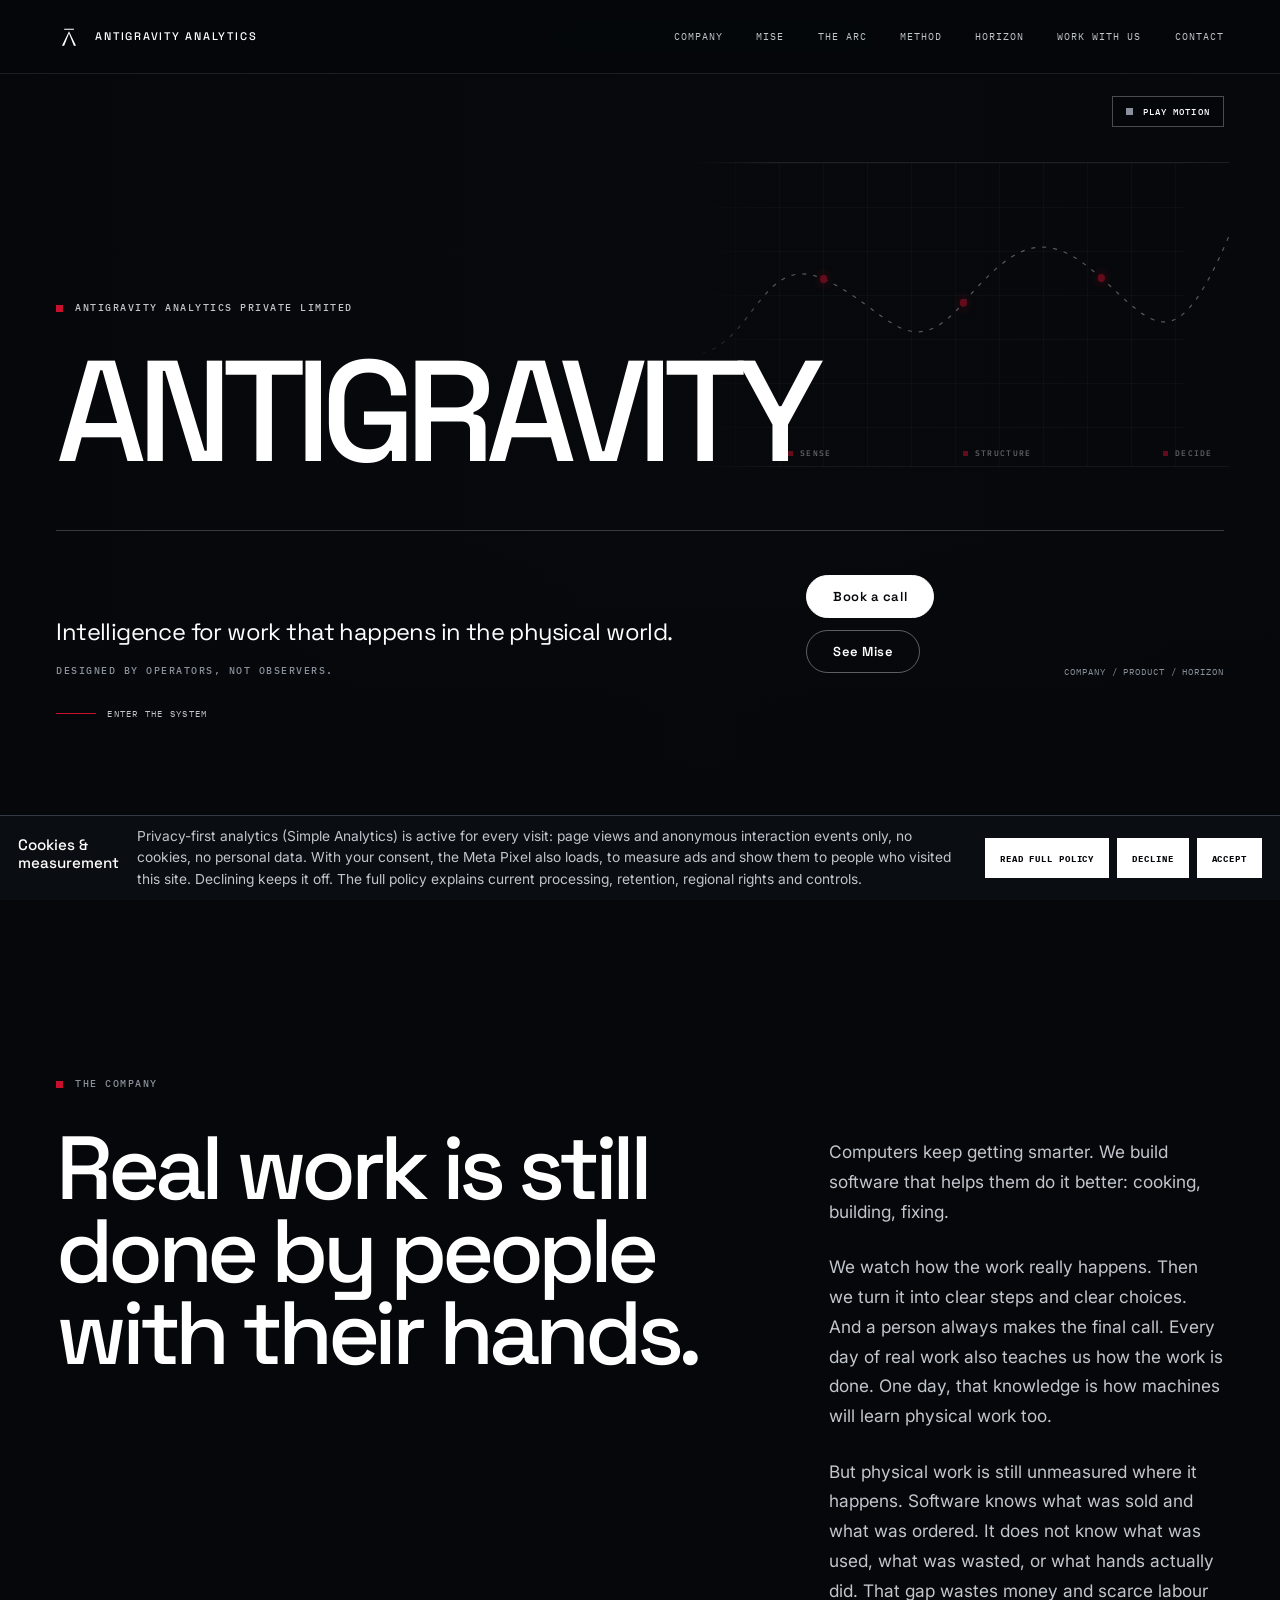
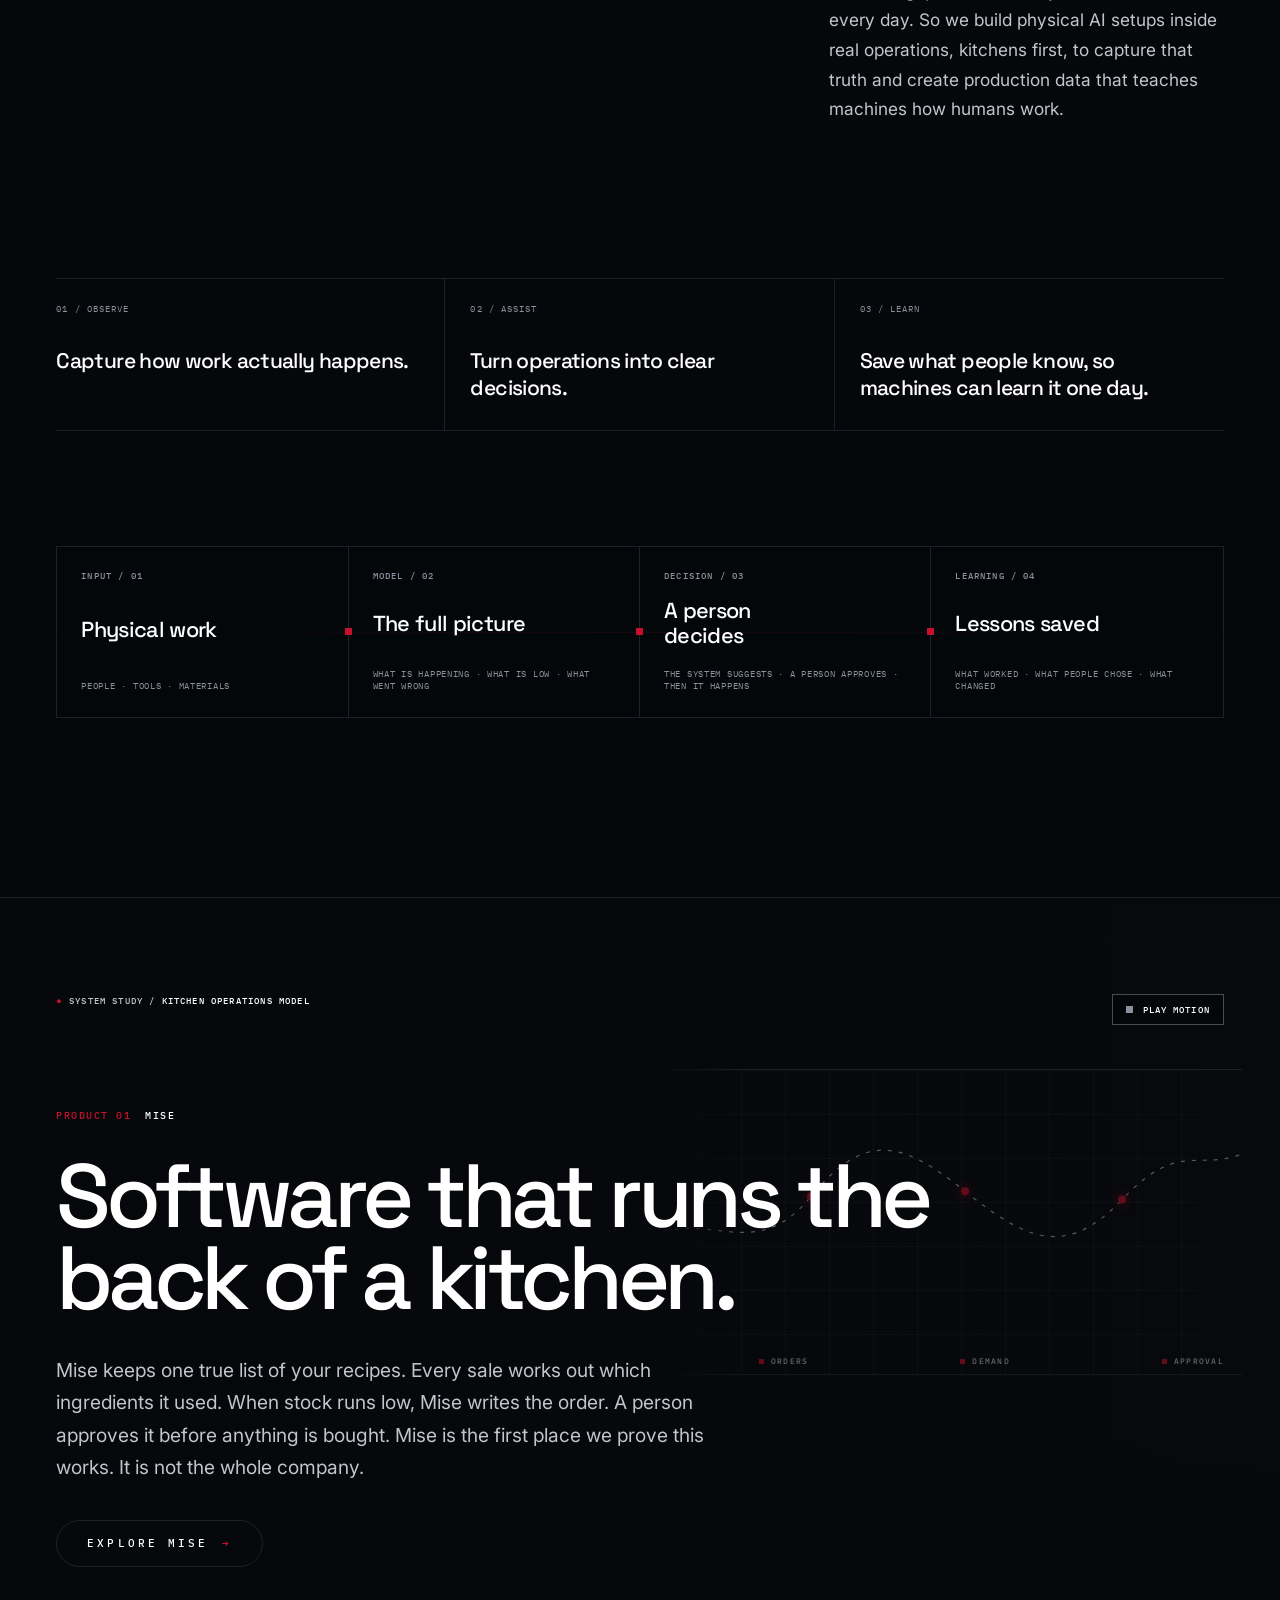
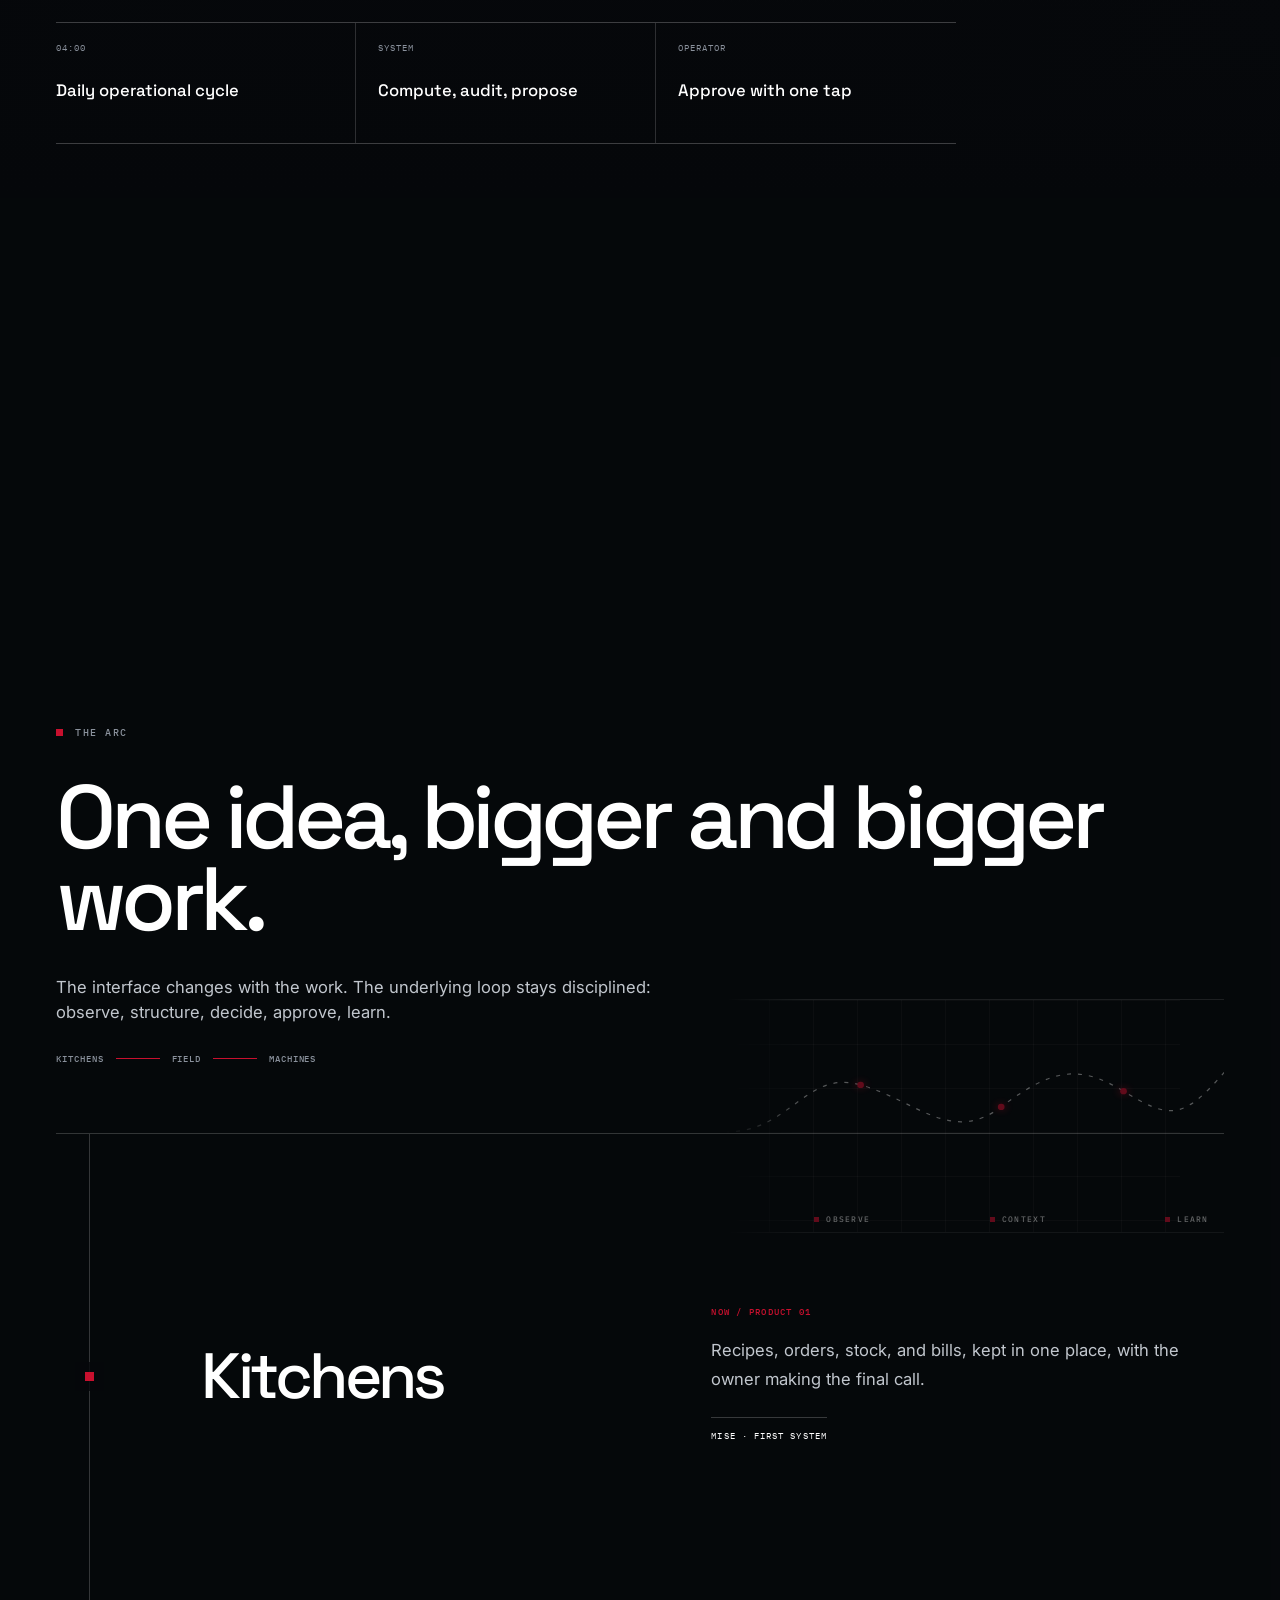
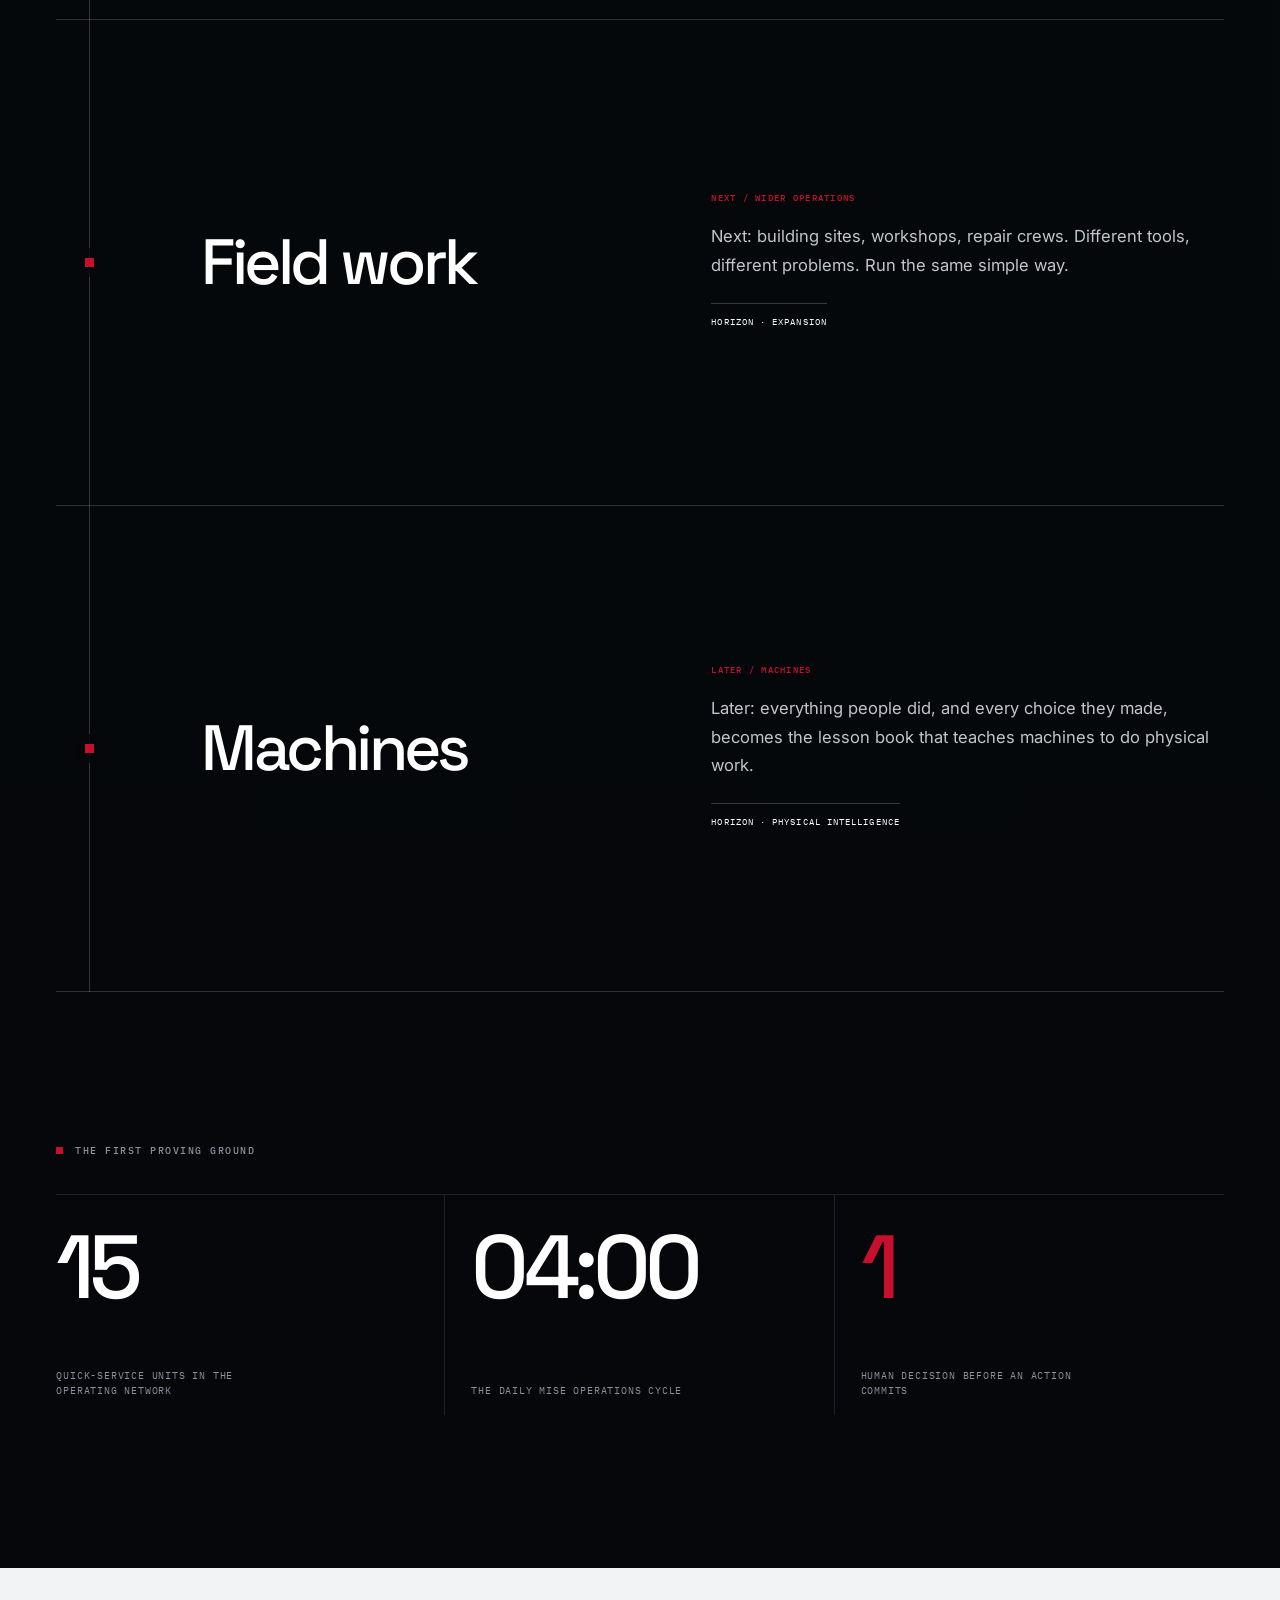
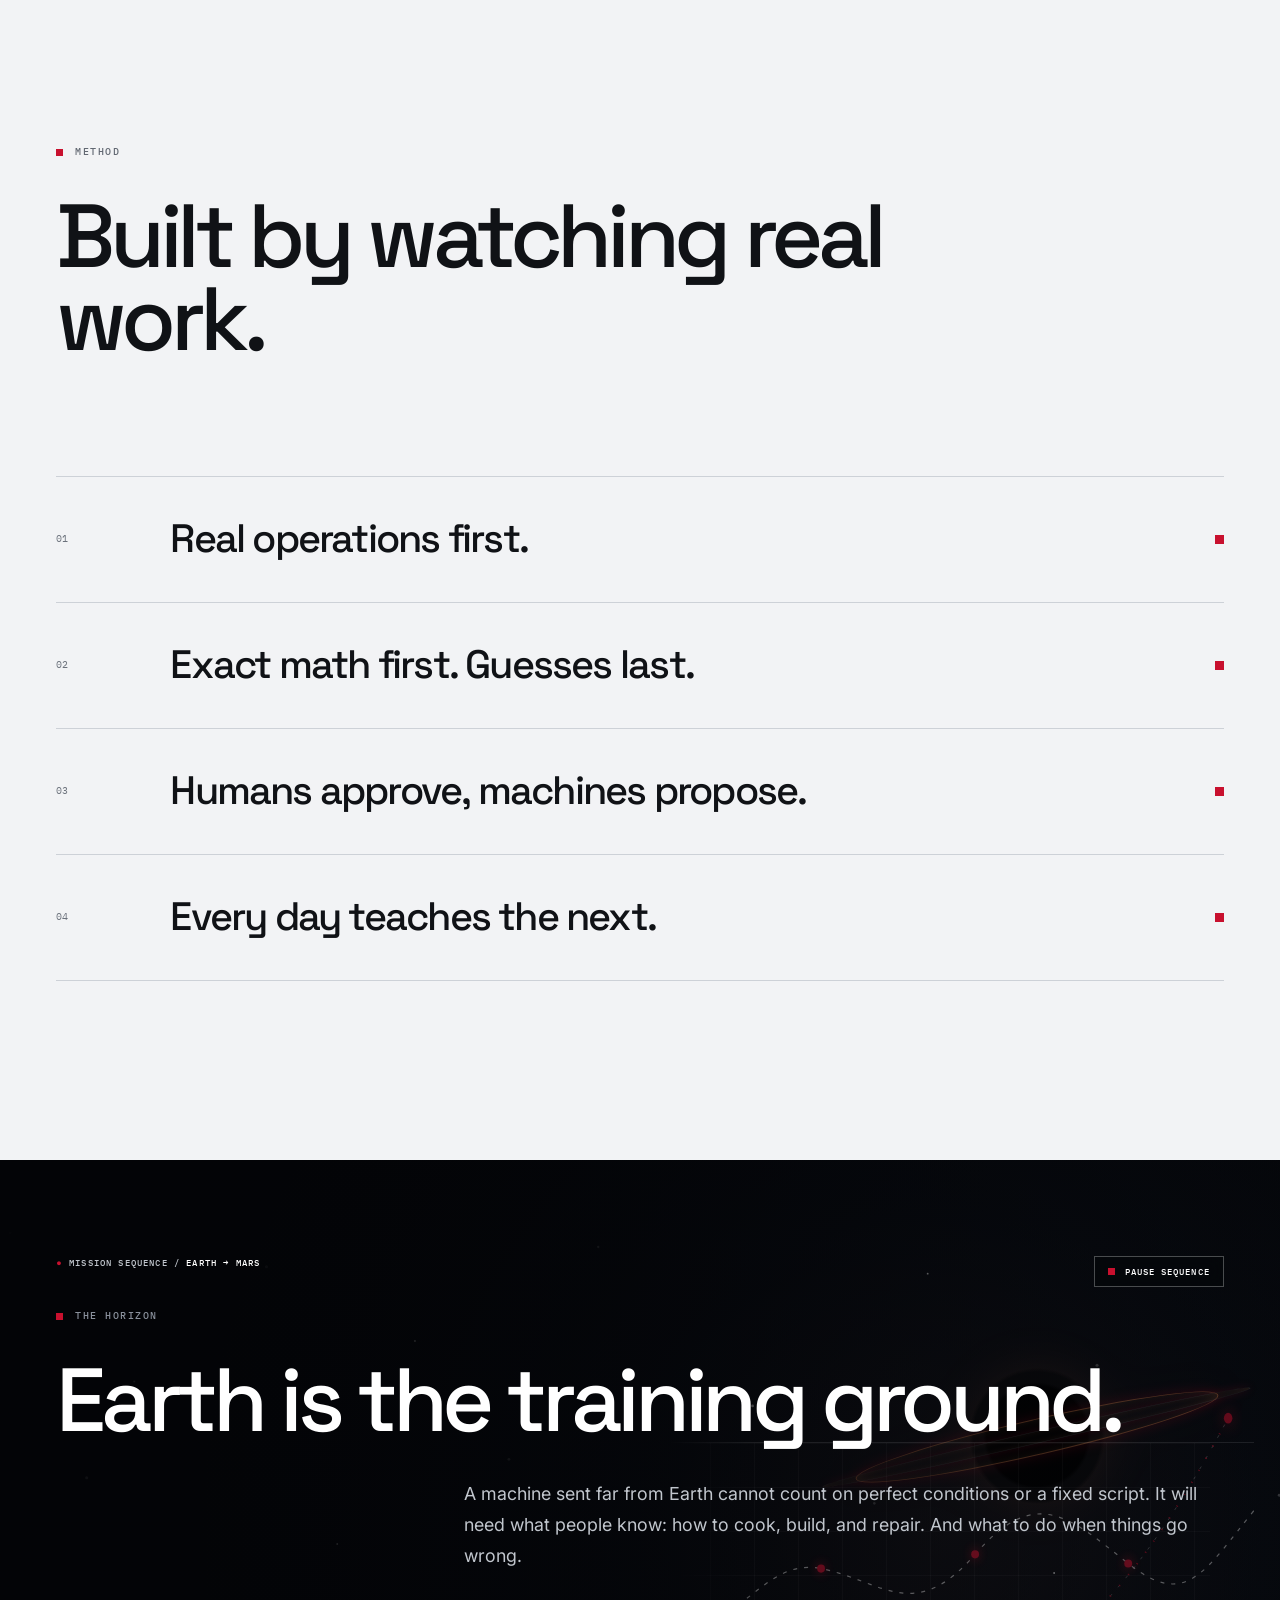
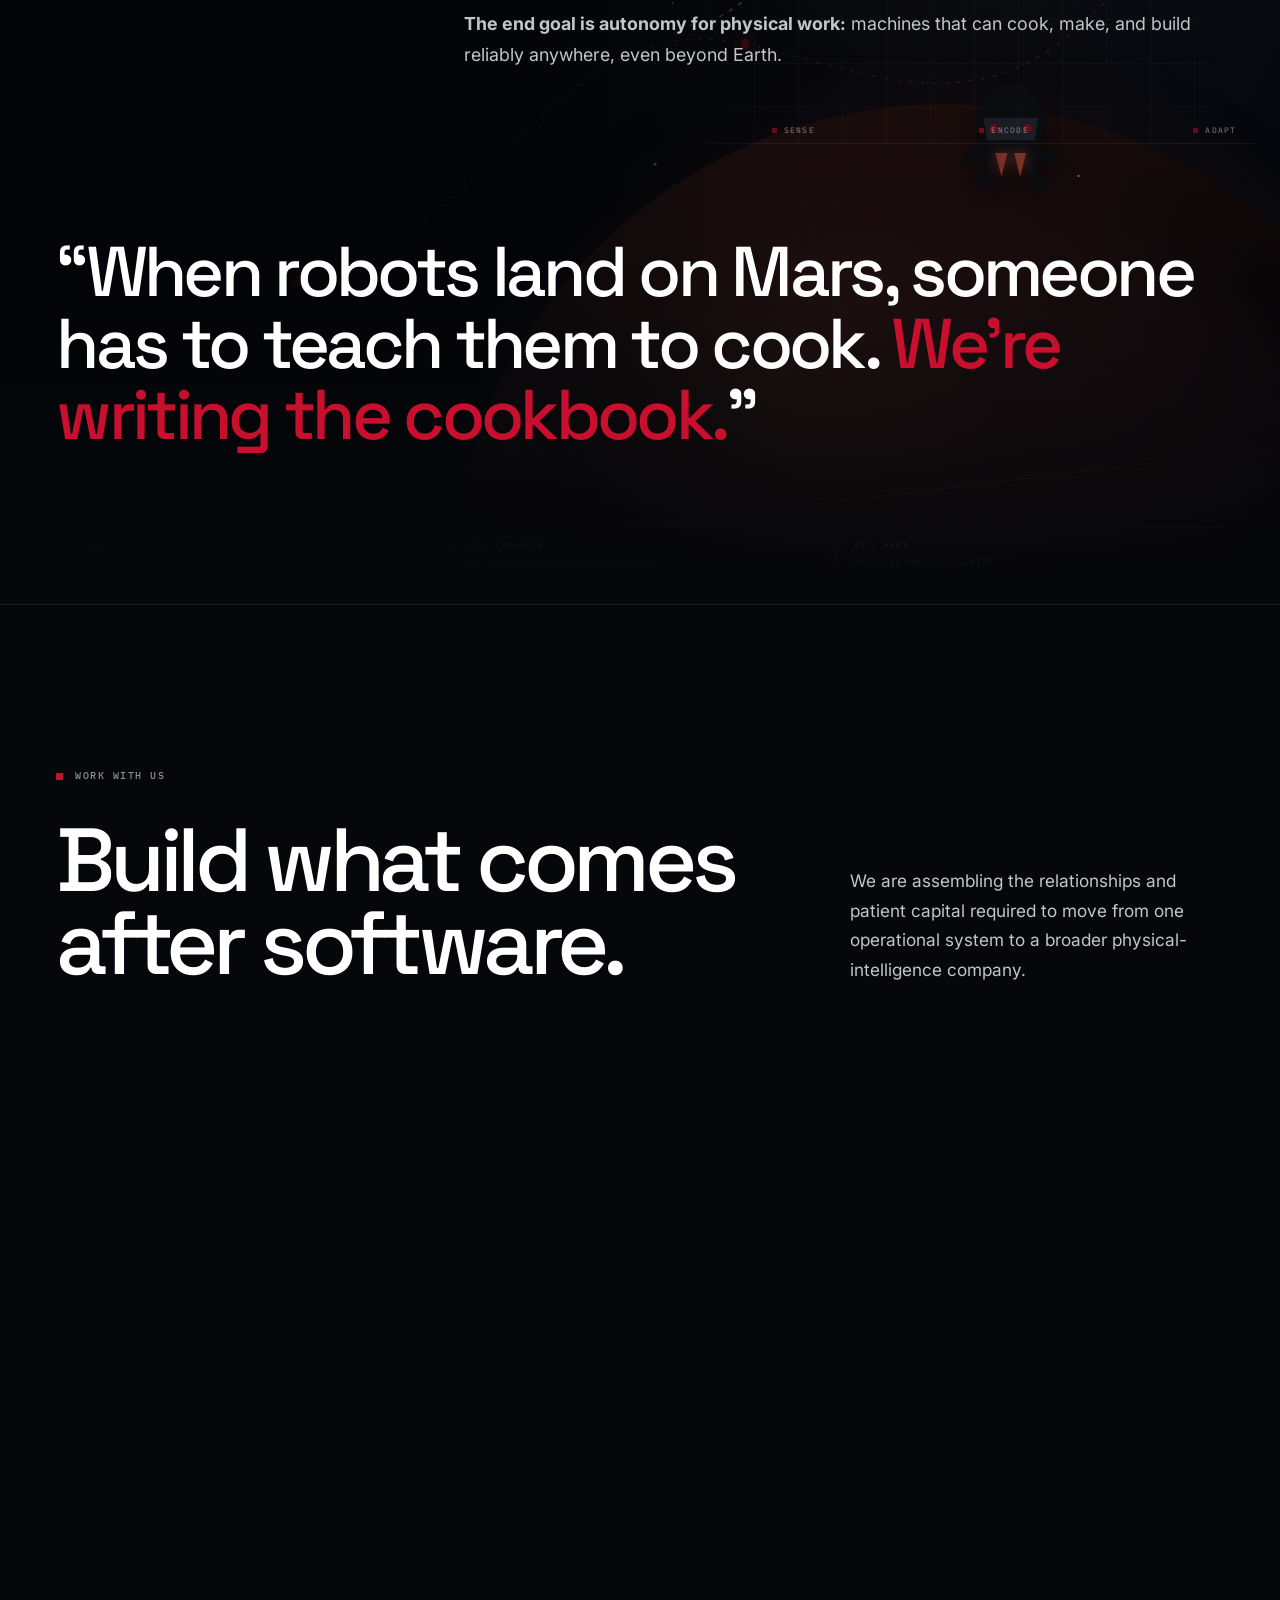
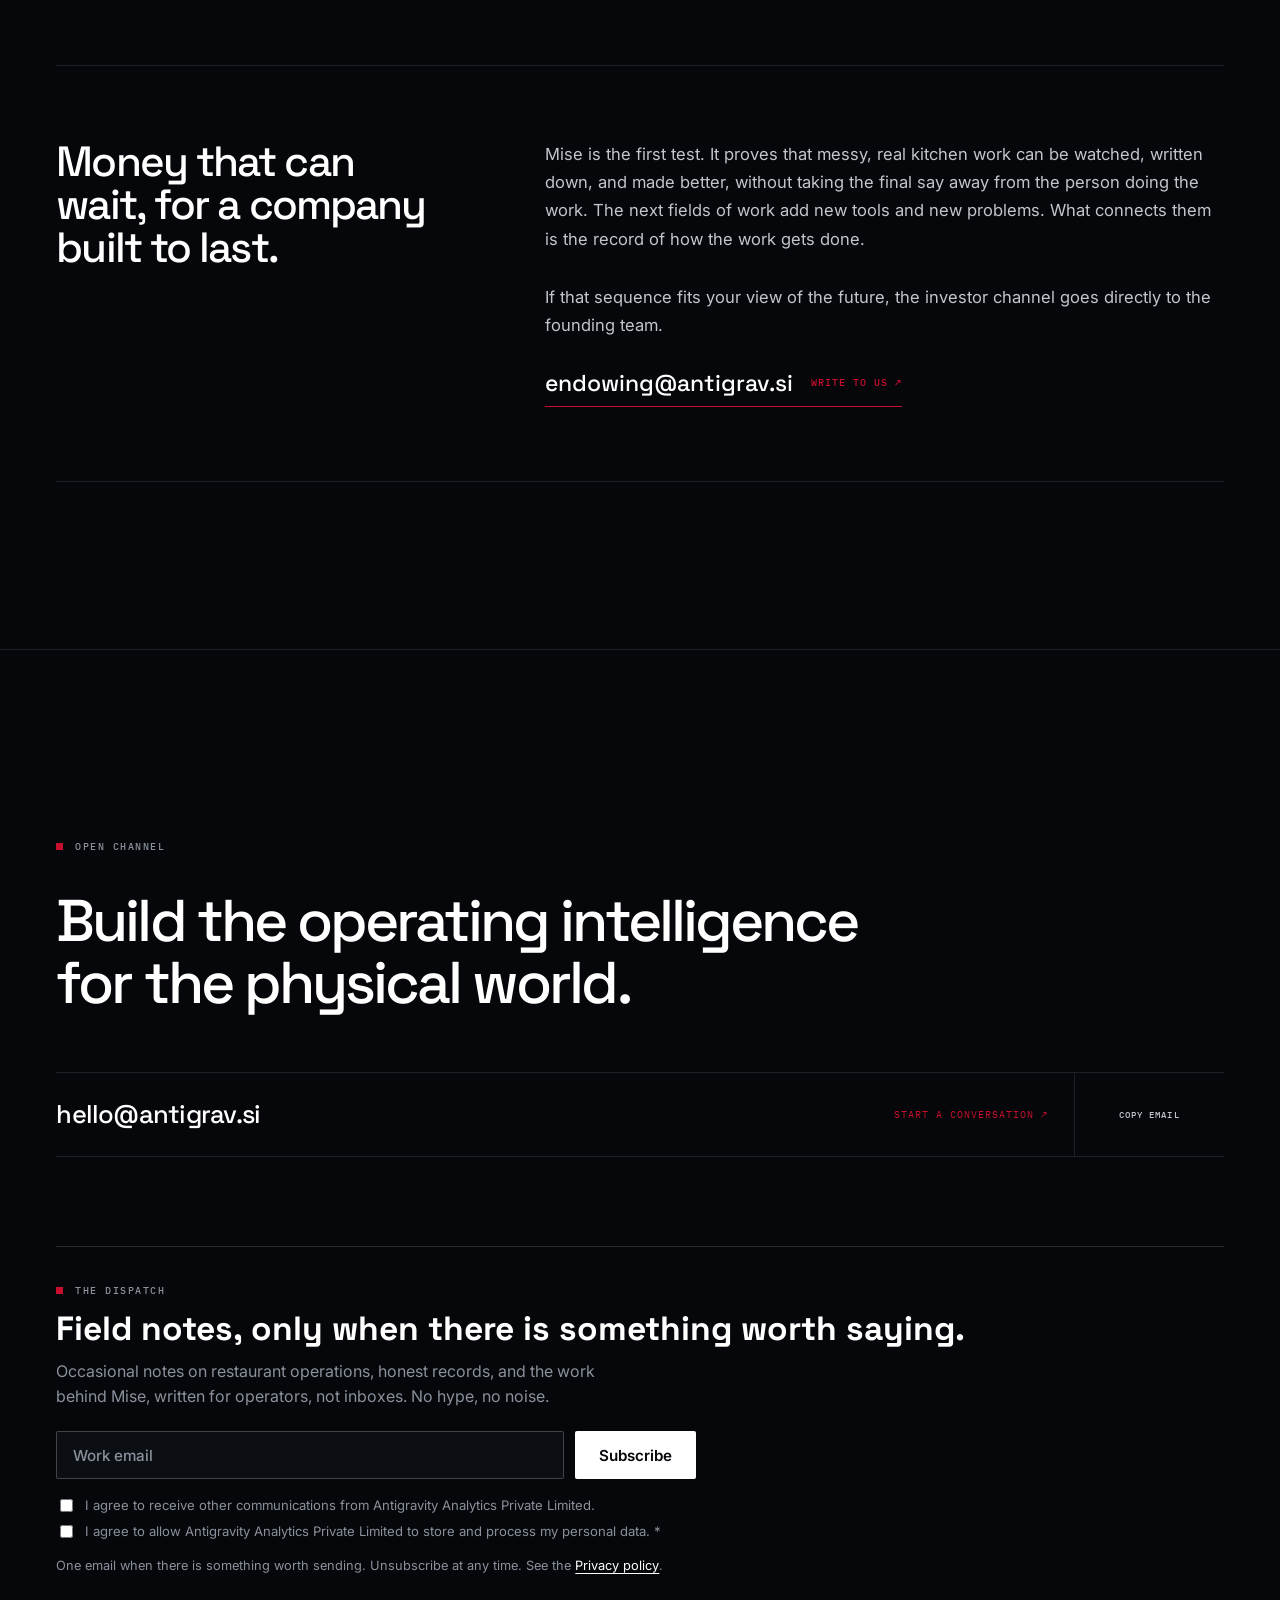
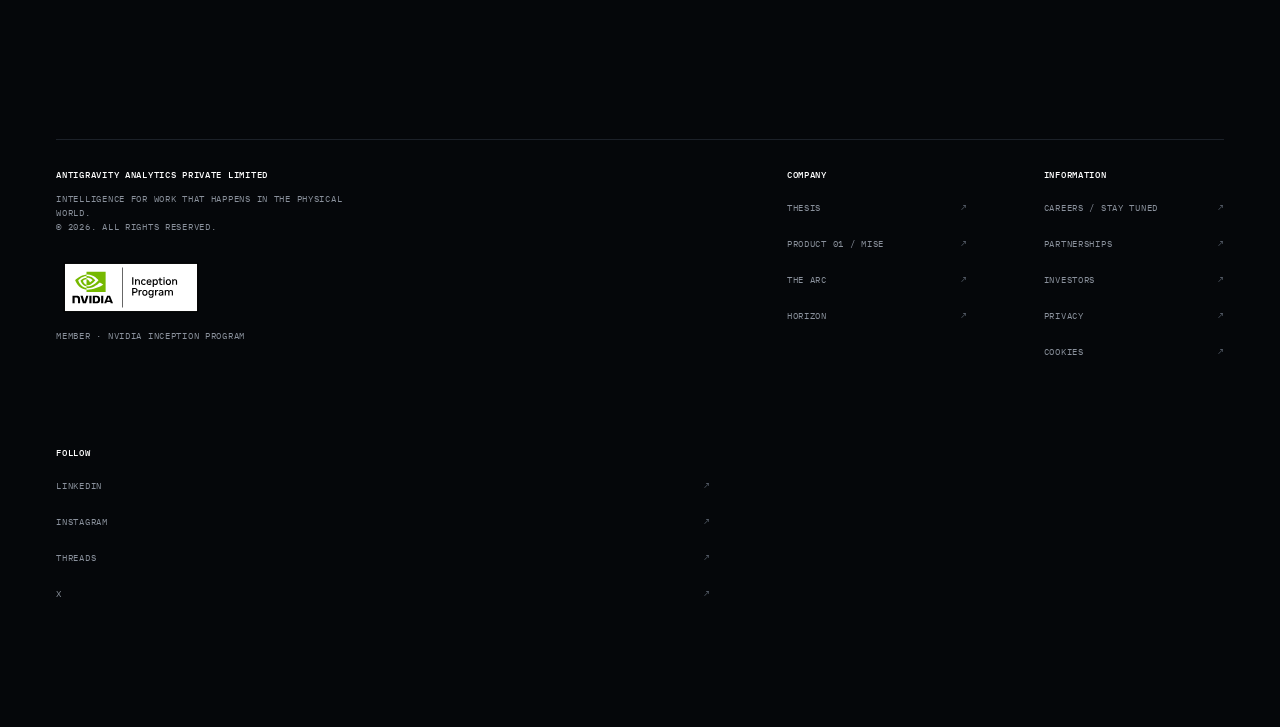
==== index.html @ 3d8d1c2e "C5: self-hosted web-vitals (LCP, INP, CLS) reported to Simple Analytics" ====
<!doctype html>
<html lang="en">
<head>
  <meta charset="utf-8" />
  <meta name="viewport" content="width=device-width, initial-scale=1, viewport-fit=cover" />
  <meta name="color-scheme" content="dark light" />
  <meta name="theme-color" content="#05070A" />
  <meta name="description" content="Antigravity Analytics builds the operational intelligence that connects human physical work to capable machines. Product 01: Mise for kitchen operations." />
  <meta property="og:title" content="Antigravity Analytics · Intelligence for the physical world" />
  <meta property="og:type" content="website" />
  <meta property="og:url" content="https://antigrav.si/" />
  <meta property="og:site_name" content="Antigravity Analytics" />
    <meta property="og:description" content="From kitchens to field operations to machines: governed software and AI for work in the physical world." />
  <meta property="og:image" content="https://antigrav.si/antigravity-og.png" />
  <meta property="og:image:width" content="1200" />
  <meta property="og:image:height" content="630" />
  <meta property="og:image:alt" content="Antigravity Analytics. Intelligence for the physical world." />
  <meta name="twitter:card" content="summary_large_image" />
  <meta name="twitter:title" content="Antigravity Analytics · Intelligence for the physical world" />
  <meta name="twitter:description" content="From kitchens to field operations to machines: governed software and AI for work in the physical world." />
  <meta name="twitter:image" content="https://antigrav.si/antigravity-og.png" />
  <meta name="twitter:image:alt" content="Antigravity Analytics. Intelligence for the physical world." />
  <link rel="canonical" href="https://antigrav.si/" />
  <meta name="robots" content="index, follow" />
  <script type="application/ld+json">{"@context":"https://schema.org","@type":"Organization","name":"Antigravity Analytics","legalName":"Antigravity Analytics Private Limited","url":"https://antigrav.si/","email":"hello@antigrav.si","description":"From kitchens to field operations to machines: governed software and AI for work in the physical world.","sameAs":["https://www.linkedin.com/company/143996480","https://www.instagram.com/antigravityanalytics","https://www.threads.com/@antigravityanalytics","https://x.com/antigrav_si"]}</script>
  <link rel="icon" href="data:image/svg+xml,%3Csvg xmlns='http://www.w3.org/2000/svg' viewBox='0 0 100 100'%3E%3Crect width='100' height='100' rx='22' fill='%2305070A'/%3E%3Crect x='31.4' y='18.3' width='37.5' height='3.9' fill='%23FFFFFF'/%3E%3Cpath d='M50 27.5L22.95 83.3L31.37 83.3L50 36.3L68.63 83.3L77.05 83.3Z' fill='%23FFFFFF'/%3E%3C/svg%3E" />
  <link rel="preconnect" href="https://fonts.googleapis.com" />
  <link rel="preconnect" href="https://fonts.gstatic.com" crossorigin />
  <link href="https://fonts.googleapis.com/css2?family=IBM+Plex+Mono:wght@400;500&family=Inter:wght@400;500;600&family=Space+Grotesk:wght@400;500;600&display=swap" rel="stylesheet" />
  <title>Antigravity Analytics · Intelligence for the physical world</title>
  <style>
    :root{
      color-scheme:dark;
      --ink:#05070A;--ink-2:#090C10;--white:#fff;--grey:#8A919C;--grey-bright:#C1C6CD;
      --line:#1C2129;--red:#C8102E;--pale:#F2F3F5;--pale-ink:#101216;--pale-line:#CDD1D7;
      --display:"Space Grotesk",sans-serif;--mono:"IBM Plex Mono",monospace;--body:"Inter",sans-serif;
      --pad:clamp(20px,4.4vw,76px)
    }
    @media(prefers-color-scheme:light){:root{color-scheme:light}}
    *{box-sizing:border-box}
    html{scroll-behavior:auto;background:var(--ink)}
    body{margin:0;background:var(--ink);color:var(--white);font:16px/1.55 var(--body);overflow-x:hidden}
    body.booting{overflow:hidden}
    a{color:inherit;text-decoration:none}button{font:inherit;color:inherit}::selection{background:var(--red);color:#fff}
    .skip{position:fixed;left:16px;top:-100px;z-index:300;background:#fff;color:#05070A;padding:10px 14px;font:12px var(--mono)}.skip:focus{top:16px}

    .boot{position:fixed;inset:0;z-index:250;display:grid;place-items:center;background:#030406;transition:opacity .65s cubic-bezier(.7,0,.3,1),visibility .65s linear;overflow:hidden}
    .boot::before,.boot::after{content:"";position:absolute;inset:0;background:#030406;transition:transform .85s cubic-bezier(.76,0,.24,1);z-index:-1}
    .boot::before{clip-path:polygon(0 0,51% 0,51% 100%,0 100%)}.boot::after{clip-path:polygon(49% 0,100% 0,100% 100%,49% 100%)}
    .boot.done{opacity:0;visibility:hidden;pointer-events:none}.boot.done::before{transform:translateX(-105%)}.boot.done::after{transform:translateX(105%)}
    .boot-inner{width:min(360px,76vw);display:grid;justify-items:center;gap:34px}
    .boot-mark{width:76px;height:76px;overflow:visible}
    .boot-mark .mkb{fill:#fff;opacity:0;transform:translateY(12px);animation:markin 1s cubic-bezier(.16,1,.3,1) forwards}
    .boot-mark .mkl{animation-delay:.22s}
    @keyframes markin{to{opacity:1;transform:translateY(0)}}
    .boot-status{width:100%;border-top:1px solid var(--line);padding-top:13px;display:flex;justify-content:space-between;color:var(--grey-bright);font:500 10px/1 var(--mono);letter-spacing:.14em;text-transform:uppercase}
    .boot-status b{font-weight:500;color:var(--red)}
    .boot-skip{position:absolute;right:var(--pad);bottom:30px;border:0;background:none;padding:12px 0;color:var(--grey);font:400 9px/1 var(--mono);letter-spacing:.12em;text-transform:uppercase;cursor:pointer}

    .site-nav{position:fixed;inset:0 0 auto;z-index:120;height:74px;display:flex;align-items:center;justify-content:space-between;padding:0 var(--pad);border-bottom:1px solid rgba(255,255,255,.09);background:rgba(5,7,10,.76);backdrop-filter:blur(14px);-webkit-backdrop-filter:blur(14px)}
    .brand{display:flex;align-items:center;gap:13px;font:500 11px/1 var(--display);letter-spacing:.16em;white-space:nowrap}.brand svg{width:26px;height:26px}
    .nav-links{display:flex;align-items:center;gap:clamp(18px,2.6vw,42px);font:400 10px/1 var(--mono);letter-spacing:.1em;text-transform:uppercase}.nav-links a{color:var(--grey-bright);padding:12px 0;position:relative}.nav-links a::after{content:"";position:absolute;left:0;right:100%;bottom:4px;height:1px;background:var(--red);transition:right .3s}.nav-links a:hover,.nav-links a:focus-visible{color:#fff}.nav-links a:hover::after,.nav-links a:focus-visible::after{right:0}
    .menu-toggle{display:none;width:42px;height:42px;border:0;background:transparent;padding:10px;cursor:pointer}.menu-toggle i,.menu-toggle i::before{display:block;width:22px;height:1px;background:#fff;content:"";transition:transform .25s}.menu-toggle i::before{transform:translateY(7px)}

    main{position:relative}main>section{scroll-margin-top:90px}#dispatch{scroll-margin-top:90px}.film-section{position:relative;isolation:isolate;background:#080A0D;overflow:hidden}.film{position:absolute;inset:0;z-index:-3;width:100%;height:100%;object-fit:cover;filter:saturate(.82) contrast(1.08);transform:scale(1.015);transition:opacity .9s ease}.film-section::before{content:"";position:absolute;inset:0;z-index:-2;background:rgba(5,7,10,.68);pointer-events:none}.film-section::after{content:"";position:absolute;inset:auto 0 0;height:42%;z-index:-1;background:linear-gradient(to bottom,transparent,var(--ink));pointer-events:none}
    .analysis-layer{position:absolute;z-index:0;top:18%;right:4vw;width:min(42vw,620px);height:34%;border-top:1px solid rgba(255,255,255,.2);border-bottom:1px solid rgba(255,255,255,.12);opacity:.48;pointer-events:none;overflow:hidden;mask-image:linear-gradient(90deg,transparent 0,#000 16%,#000 100%);-webkit-mask-image:linear-gradient(90deg,transparent 0,#000 16%,#000 100%)}.analysis-layer::before{content:"";position:absolute;inset:0;background-image:linear-gradient(rgba(255,255,255,.06) 1px,transparent 1px),linear-gradient(90deg,rgba(255,255,255,.06) 1px,transparent 1px);background-size:44px 44px;transform:translateX(-44px);animation:analysisGrid 9s linear infinite}.analysis-layer::after{content:"";position:absolute;top:0;bottom:0;width:1px;background:var(--red);box-shadow:0 0 18px rgba(200,16,46,.85);animation:analysisScan 4.8s ease-in-out infinite}.analysis-trace{position:absolute;inset:14% 0 25%;width:100%;height:61%;overflow:visible}.analysis-trace path{fill:none;stroke:rgba(255,255,255,.68);stroke-width:1.2;vector-effect:non-scaling-stroke;stroke-dasharray:4 7;animation:analysisTrace 8s linear infinite}.analysis-trace circle{fill:var(--red);filter:drop-shadow(0 0 5px rgba(200,16,46,.85))}.analysis-readout{position:absolute;left:18%;right:3%;bottom:9px;display:flex;justify-content:space-between;color:rgba(255,255,255,.8);font:500 8px/1 var(--mono);letter-spacing:.16em;text-transform:uppercase}.analysis-readout span{display:flex;align-items:center;gap:7px}.analysis-readout i{width:5px;height:5px;background:var(--red)}.product .analysis-layer{top:19%;right:3vw;width:min(46vw,700px)}.arc .analysis-layer{position:sticky;top:13vh;margin-left:auto;height:26vh;transform:translateY(76vh);right:auto;width:min(39vw,600px)}.horizon .analysis-layer{top:27%;right:2vw;width:min(46vw,720px);height:29%}.hero-kicker,.hero-title,.hero-meta,.product-wrap,.arc-head,.arc-steps,.horizon>.eyebrow,.horizon>h2,.horizon-copy,.manifesto{position:relative;z-index:2}@keyframes analysisGrid{to{transform:translateX(0)}}@keyframes analysisScan{0%,12%{left:8%;opacity:0}25%{opacity:1}78%{opacity:1}92%,100%{left:96%;opacity:0}}@keyframes analysisTrace{to{stroke-dashoffset:-66}}
    .film-control{position:absolute;z-index:4;right:var(--pad);top:96px;display:flex;align-items:center;gap:10px;border:1px solid rgba(255,255,255,.28);background:rgba(5,7,10,.58);padding:10px 13px;color:#fff;font:500 9px/1 var(--mono);letter-spacing:.12em;text-transform:uppercase;cursor:pointer;backdrop-filter:blur(10px);-webkit-backdrop-filter:blur(10px)}.film-control::before{content:"";width:7px;height:7px;background:var(--red);box-shadow:0 0 0 0 rgba(200,16,46,.55);animation:pulse 1.8s ease-out infinite}.film-control[aria-pressed="true"]::before{animation:none;background:var(--grey)}.film-control:hover,.film-control:focus-visible{border-color:#fff}.film-state{position:absolute;z-index:4;left:var(--pad);top:98px;color:var(--grey-bright);font:500 9px/1 var(--mono);letter-spacing:.13em;text-transform:uppercase}.film-state b{color:#fff;font-weight:500}.film-state span{color:var(--red)}
    @keyframes pulse{70%,100%{box-shadow:0 0 0 8px rgba(200,16,46,0)}}
    .hero{min-height:100svh;display:flex;flex-direction:column;justify-content:flex-end;padding:125px var(--pad) 42px;border-bottom:1px solid var(--line)}.hero::before{background:linear-gradient(90deg,rgba(5,7,10,.84) 0%,rgba(5,7,10,.42) 55%,rgba(5,7,10,.72) 100%)}
    .hero-kicker{display:flex;align-items:center;gap:12px;margin:0 0 clamp(28px,5vh,52px);font:500 10px/1 var(--mono);letter-spacing:.15em;text-transform:uppercase;color:var(--grey-bright)}.hero-kicker::before{content:"";width:7px;height:7px;background:var(--red)}
    .hero-title{margin:0 0 clamp(38px,7vh,78px);font:500 clamp(4rem,11.2vw,11.8rem)/.76 var(--display);letter-spacing:-.074em;white-space:nowrap;transform:translateX(-.028em)}
    .hero-meta{display:grid;grid-template-columns:minmax(0,720px) 1fr auto;gap:30px;align-items:end;border-top:1px solid rgba(255,255,255,.2);padding-top:22px}.hero-line{margin:0;font:400 clamp(1.15rem,1.85vw,1.85rem)/1.25 var(--display);letter-spacing:-.025em}.hero-cred{display:block;margin-top:14px;font:500 10px/1.7 var(--mono);letter-spacing:.15em;text-transform:uppercase;color:var(--grey)}.hero-index{justify-self:center;color:var(--grey);font:400 9px/1.55 var(--mono);letter-spacing:.1em;text-transform:uppercase}.scroll-cue{display:flex;align-items:center;gap:11px;color:var(--grey-bright);font:400 9px/1 var(--mono);letter-spacing:.14em;text-transform:uppercase;white-space:nowrap}.scroll-cue i{display:block;width:40px;height:1px;background:var(--red);overflow:hidden;position:relative}.scroll-cue i::after{content:"";position:absolute;inset:0;background:#fff;animation:scan 2.6s ease-in-out infinite;transform:translateX(-110%)}@keyframes scan{55%,100%{transform:translateX(110%)}}

    .section{padding:clamp(100px,14vw,210px) var(--pad)}.eyebrow{display:flex;align-items:center;gap:12px;margin:0 0 38px;color:var(--grey);font:500 10px/1 var(--mono);letter-spacing:.15em;text-transform:uppercase}.eyebrow::before{content:"";width:7px;height:7px;background:var(--red)}
    h2{font:500 clamp(3rem,7vw,8.2rem)/.92 var(--display);letter-spacing:-.06em;margin:0}.accent{color:var(--red)}
    .company{border-bottom:1px solid var(--line)}.company-grid{display:grid;grid-template-columns:minmax(0,1.25fr) minmax(280px,.75fr);gap:clamp(52px,9vw,150px);align-items:start}.company h2{max-width:1040px}.company-copy{padding-top:10px}.company-copy p{margin:0 0 26px;color:var(--grey-bright);font-size:clamp(1.02rem,1.35vw,1.25rem);line-height:1.72}.company-copy strong{color:#fff;font-weight:500}.thesis-line{margin-top:clamp(76px,10vw,140px);display:grid;grid-template-columns:repeat(3,1fr);border-top:1px solid var(--line);border-bottom:1px solid var(--line)}.thesis-line div{padding:25px 25px 28px 0;border-right:1px solid var(--line)}.thesis-line div:not(:first-child){padding-left:25px}.thesis-line div:last-child{border-right:0}.thesis-line small{display:block;margin-bottom:35px;color:var(--grey);font:400 9px/1 var(--mono);letter-spacing:.12em;text-transform:uppercase}.thesis-line b{font:500 clamp(1.05rem,1.65vw,1.65rem)/1.2 var(--display);letter-spacing:-.03em}
    .system-map{margin-top:clamp(72px,9vw,120px);display:grid;grid-template-columns:repeat(4,1fr);border:1px solid var(--line);position:relative;overflow:hidden}.system-map::before{content:"";position:absolute;left:0;right:0;top:50%;height:1px;background:linear-gradient(90deg,transparent,var(--red),transparent);animation:systemFlow 4.8s linear infinite}.map-node{min-height:170px;padding:24px;display:flex;flex-direction:column;justify-content:space-between;border-right:1px solid var(--line);background:rgba(5,7,10,.9);position:relative}.map-node:last-child{border-right:0}.map-node::after{content:"";position:absolute;right:-4px;top:calc(50% - 4px);width:7px;height:7px;background:var(--red);z-index:1}.map-node:last-child::after{display:none}.map-node small{color:var(--grey);font:500 9px/1 var(--mono);letter-spacing:.13em;text-transform:uppercase}.map-node b{max-width:12ch;font:500 clamp(1.08rem,1.7vw,1.55rem)/1.12 var(--display);letter-spacing:-.03em}.map-node span{color:var(--grey);font:400 9px/1.4 var(--mono);text-transform:uppercase;letter-spacing:.08em}@keyframes systemFlow{from{transform:translateX(-55%)}to{transform:translateX(55%)}}

    .product{min-height:100svh;display:flex;flex-direction:column;justify-content:flex-end;padding:120px var(--pad) 54px}.product::before{background:linear-gradient(90deg,rgba(5,7,10,.9) 0%,rgba(5,7,10,.72) 48%,rgba(5,7,10,.36) 100%)}.product-wrap{max-width:900px}.product-tag{display:inline-flex;gap:14px;align-items:center;margin-bottom:34px;color:#fff;font:500 10px/1 var(--mono);letter-spacing:.15em;text-transform:uppercase}.product-tag span{color:var(--red)}.product h2{margin-bottom:34px}.product-copy{max-width:650px;margin:0;color:var(--grey-bright);font-size:clamp(1.04rem,1.5vw,1.32rem);line-height:1.7}.cycle{margin-top:55px;display:grid;grid-template-columns:repeat(3,1fr);max-width:960px;border-top:1px solid rgba(255,255,255,.22);border-bottom:1px solid rgba(255,255,255,.22)}.cycle div{min-height:120px;padding:20px 22px 20px 0;border-right:1px solid rgba(255,255,255,.16)}.cycle div:not(:first-child){padding-left:22px}.cycle div:last-child{border-right:0}.cycle small{display:block;color:var(--grey);font:400 9px/1 var(--mono);letter-spacing:.11em;text-transform:uppercase;margin-bottom:26px}.cycle b{font:500 clamp(.95rem,1.3vw,1.2rem)/1.3 var(--display)}

    .arc{padding:0 var(--pad);min-height:180svh}.arc::before{background:rgba(5,7,10,.74)}.arc::after{height:25%}.arc-films{position:absolute;inset:0;z-index:-3}.arc-films .film{z-index:0;opacity:0}.arc-films .film.active{opacity:1}.arc-scope{display:flex;align-items:center;gap:12px;margin-top:28px;color:var(--grey);font:500 9px/1 var(--mono);letter-spacing:.1em;text-transform:uppercase}.arc-scope i{width:44px;height:1px;background:var(--line);position:relative}.arc-scope i::after{content:"";position:absolute;inset:0;background:var(--red);transform-origin:left;animation:scopeLine 3s ease-in-out infinite}@keyframes scopeLine{0%,20%{transform:scaleX(.1)}80%,100%{transform:scaleX(1)}}.arc-head{min-height:78svh;display:flex;flex-direction:column;justify-content:end;padding:120px 0 70px;border-bottom:1px solid rgba(255,255,255,.18)}.arc-head h2{max-width:1100px}.arc-head p:last-of-type{max-width:610px;margin:34px 0 0;color:var(--grey-bright);font-size:clamp(1rem,1.3vw,1.2rem)}
    .arc-steps{position:relative}.arc-line{position:absolute;left:33px;top:0;bottom:0;width:1px;background:rgba(255,255,255,.19)}.arc-step{min-height:54svh;display:grid;grid-template-columns:68px minmax(150px,.55fr) minmax(260px,.65fr);gap:clamp(22px,6vw,90px);align-items:center;border-bottom:1px solid rgba(255,255,255,.16);position:relative}.arc-node{width:9px;height:9px;background:var(--red);margin-left:29px;box-shadow:0 0 0 10px rgba(5,7,10,.8)}.arc-stage{font:500 clamp(2.4rem,5vw,5.8rem)/.93 var(--display);letter-spacing:-.055em;margin:0}.arc-detail{max-width:520px}.arc-detail small{display:block;margin-bottom:20px;color:var(--red);font:500 9px/1 var(--mono);letter-spacing:.14em;text-transform:uppercase}.arc-detail p{margin:0;color:var(--grey-bright);font-size:clamp(1rem,1.3vw,1.18rem);line-height:1.7}.arc-detail .state{display:inline-block;margin-top:24px;padding-top:13px;border-top:1px solid rgba(255,255,255,.2);color:#fff;font:400 9px/1 var(--mono);letter-spacing:.12em;text-transform:uppercase}

    .numbers{padding:clamp(90px,12vw,160px) var(--pad)}.number-grid{border-top:1px solid var(--line);display:grid;grid-template-columns:repeat(3,1fr)}.number-item{min-height:220px;padding:34px 26px 17px 0;border-right:1px solid var(--line);display:flex;flex-direction:column;justify-content:space-between}.number-item:not(:first-child){padding-left:26px}.number-item:last-child{border-right:0}.num{font:500 clamp(3.6rem,7vw,7.4rem)/.85 var(--display);letter-spacing:-.065em}.num-label{max-width:220px;color:var(--grey);font:400 10px/1.5 var(--mono);letter-spacing:.08em;text-transform:uppercase}

    .method{background:var(--pale);color:var(--pale-ink);padding:clamp(100px,14vw,190px) var(--pad)}.method .eyebrow{color:#626872}.method h2{max-width:960px;margin-bottom:clamp(65px,9vw,120px)}.principles{border-top:1px solid var(--pale-line)}.principle{display:grid;grid-template-columns:90px 1fr auto;align-items:center;gap:24px;min-height:126px;border-bottom:1px solid var(--pale-line)}.principle span{font:400 10px/1 var(--mono);color:#6B717B}.principle h3{font:500 clamp(1.4rem,3.1vw,3.6rem)/1.05 var(--display);letter-spacing:-.045em;margin:0}.principle i{width:9px;height:9px;background:var(--red)}

    .horizon{min-height:116svh;display:flex;flex-direction:column;justify-content:center;padding:150px var(--pad)}.horizon::before{background:linear-gradient(90deg,rgba(3,4,7,.97) 0%,rgba(3,4,7,.76) 48%,rgba(3,4,7,.3) 100%)}.horizon::after{height:42%;background:linear-gradient(to bottom,transparent,rgba(5,7,10,.98))}.horizon h2{max-width:1100px}.horizon-copy{max-width:760px;margin:36px 0 0 auto;color:var(--grey-bright);font-size:clamp(1.02rem,1.4vw,1.25rem);line-height:1.75}.manifesto{max-width:1200px;margin:clamp(95px,13vw,170px) 0 0;font:500 clamp(2.4rem,5.5vw,6.4rem)/1.02 var(--display);letter-spacing:-.052em}
    .horizon-stage{position:absolute;inset:0;z-index:-3;overflow:hidden;background:radial-gradient(circle at 74% 35%,#151419 0,#080b11 27%,#030406 64%)}.horizon-stage::before{content:"";position:absolute;right:-13vw;bottom:-39vw;width:min(78vw,1120px);aspect-ratio:1;border-radius:50%;background:radial-gradient(circle at 34% 27%,#6b3025 0,#3b1817 21%,#160b0d 52%,#050609 70%);box-shadow:inset 42px 26px 90px rgba(238,105,63,.13),inset -80px -30px 140px rgba(0,0,0,.88),0 0 90px rgba(173,48,36,.12);animation:marsDrift 18s ease-in-out infinite alternate}.horizon-stage::after{content:"";position:absolute;right:-2%;bottom:10%;width:69%;height:1px;background:linear-gradient(90deg,transparent,rgba(214,83,54,.6),transparent);box-shadow:0 0 20px rgba(200,16,46,.35);transform:rotate(-7deg)}.star-field{position:absolute;inset:0;width:100%;height:100%;opacity:.74;animation:starDrift 34s linear infinite}.star-field circle{fill:#fff}.star-field .dim{opacity:.34}.singularity{position:absolute;right:8%;top:13%;width:clamp(150px,22vw,380px);aspect-ratio:1;border-radius:50%;background:radial-gradient(circle,#000 0 25%,#0b0b0d 27% 32%,transparent 34%);filter:drop-shadow(0 0 24px rgba(255,138,83,.12));animation:singularityFloat 12s ease-in-out infinite alternate}.singularity::before,.singularity::after{content:"";position:absolute;left:-16%;right:-16%;top:44%;height:12%;border:1px solid rgba(226,129,77,.55);border-radius:50%;transform:rotate(-13deg);box-shadow:0 0 13px rgba(200,16,46,.28),inset 0 0 11px rgba(226,129,77,.18)}.singularity::after{left:-28%;right:-28%;top:46%;height:8%;border-color:rgba(255,255,255,.17);transform:rotate(-13deg) scaleY(.48)}.trajectory{position:absolute;inset:15% 3% 18% 22%;width:75%;height:67%;opacity:.72}.trajectory path{fill:none;stroke:rgba(255,255,255,.35);stroke-width:1;stroke-dasharray:3 9;vector-effect:non-scaling-stroke;animation:trajectoryFlow 7s linear infinite}.trajectory .trajectory-hot{stroke:var(--red);stroke-dasharray:1 13;stroke-width:2}.trajectory circle{fill:var(--red);filter:drop-shadow(0 0 6px rgba(200,16,46,.85))}.mars-lander{position:absolute;right:15%;top:49%;width:clamp(92px,12vw,180px);color:#111318;filter:drop-shadow(0 10px 16px rgba(0,0,0,.7));animation:landerDescent 8s ease-in-out infinite alternate}.mars-lander .thruster{fill:#E45D3F;filter:drop-shadow(0 0 8px rgba(228,93,63,.9));animation:thruster 1.1s ease-in-out infinite alternate}.mission-readouts{position:absolute;left:var(--pad);right:var(--pad);bottom:36px;display:grid;grid-template-columns:repeat(3,1fr);border-top:1px solid rgba(255,255,255,.18);color:rgba(255,255,255,.58);font:500 8px/1.35 var(--mono);letter-spacing:.14em;text-transform:uppercase}.mission-readouts span{padding:13px 18px 0 0}.mission-readouts span+span{padding-left:18px;border-left:1px solid rgba(255,255,255,.14)}.mission-readouts b{display:block;margin-bottom:6px;color:#fff;font-weight:500}.horizon-stage.is-paused,.horizon-stage.is-paused *{animation-play-state:paused!important}@keyframes marsDrift{to{transform:translate(-2.5vw,-1.6vw) scale(1.03)}}@keyframes starDrift{to{transform:translate3d(-2%,1%,0)}}@keyframes singularityFloat{to{transform:translateY(13px) rotate(2deg)}}@keyframes trajectoryFlow{to{stroke-dashoffset:-72}}@keyframes landerDescent{0%{transform:translate3d(10px,-18px,0) rotate(-1deg)}100%{transform:translate3d(-12px,16px,0) rotate(1.5deg)}}@keyframes thruster{to{opacity:.48;transform:scaleY(.72);transform-origin:center top}}

    .opportunities{padding:clamp(100px,13vw,180px) var(--pad);border-top:1px solid var(--line)}.opportunities-head{display:grid;grid-template-columns:minmax(0,1fr) minmax(280px,.55fr);gap:clamp(45px,9vw,140px);align-items:end;margin-bottom:clamp(60px,9vw,110px)}.opportunities-head h2{max-width:920px}.opportunities-intro{margin:0;color:var(--grey-bright);font-size:clamp(1rem,1.35vw,1.2rem);line-height:1.7}.pathways{border-top:1px solid var(--line)}.pathway{display:grid;grid-template-columns:110px minmax(180px,.75fr) minmax(240px,1fr) auto;gap:clamp(18px,4vw,62px);align-items:center;min-height:150px;border-bottom:1px solid var(--line);scroll-margin-top:90px}.pathway-index{color:var(--grey);font:400 9px/1 var(--mono);letter-spacing:.12em;text-transform:uppercase}.pathway h3{margin:0;font:500 clamp(1.55rem,3vw,3.2rem)/1 var(--display);letter-spacing:-.045em}.pathway p{margin:0;max-width:620px;color:var(--grey-bright);line-height:1.65}.pathway-action{display:inline-flex;align-items:center;justify-content:center;min-width:145px;min-height:48px;border:1px solid var(--line);background:transparent;padding:0 18px;color:#fff;font:500 9px/1 var(--mono);letter-spacing:.12em;text-transform:uppercase;transition:background .2s,color .2s,border-color .2s;cursor:pointer}.pathway-action:hover,.pathway-action:focus-visible{background:#fff;color:#05070A;border-color:#fff}.pathway-status{display:inline-flex;align-items:center;gap:9px;color:var(--grey-bright);font:500 9px/1 var(--mono);letter-spacing:.12em;text-transform:uppercase;white-space:nowrap}.pathway-status::before{content:"";width:7px;height:7px;background:var(--red)}

    .investor-note{margin-top:clamp(70px,10vw,120px);display:grid;grid-template-columns:minmax(220px,.55fr) minmax(0,1fr);gap:clamp(40px,9vw,140px);padding:clamp(38px,6vw,74px) 0;border-top:1px solid var(--line);border-bottom:1px solid var(--line)}.investor-note h3{margin:0;font:500 clamp(1.7rem,3.3vw,3.7rem)/1.02 var(--display);letter-spacing:-.045em}.investor-copy p{margin:0 0 30px;color:var(--grey-bright);font-size:clamp(1rem,1.3vw,1.18rem);line-height:1.7}.investor-mail{display:inline-flex;align-items:center;gap:18px;padding-bottom:9px;border-bottom:1px solid var(--red);font:500 clamp(1rem,1.8vw,1.5rem)/1.2 var(--display)}.investor-mail span{color:var(--red);font:500 10px/1 var(--mono);letter-spacing:.1em;text-transform:uppercase}.investor-mail:hover,.investor-mail:focus-visible{color:var(--red)}

    .contact{min-height:72svh;padding:clamp(105px,15vw,210px) var(--pad) 30px;display:flex;flex-direction:column;justify-content:space-between;border-top:1px solid var(--line)}.contact-lead{max-width:880px;margin:0 0 58px;font:500 clamp(2.2rem,4.6vw,5.1rem)/1.06 var(--display);letter-spacing:-.05em}.mail-actions{display:grid;grid-template-columns:1fr auto;border-top:1px solid var(--line);border-bottom:1px solid var(--line)}.mail-link{display:flex;align-items:center;justify-content:space-between;gap:28px;padding:27px 26px 27px 0;font:500 clamp(1.05rem,2vw,2rem)/1.1 var(--display);letter-spacing:-.03em;transition:color .25s}.mail-link span:last-child{font:400 10px/1 var(--mono);color:var(--red);letter-spacing:.1em;text-transform:uppercase}.mail-link:hover,.mail-link:focus-visible{color:var(--red)}.copy-mail{border:0;border-left:1px solid var(--line);background:transparent;padding:0 28px;color:var(--grey-bright);font:500 9px/1 var(--mono);letter-spacing:.12em;text-transform:uppercase;cursor:pointer;min-width:150px}.copy-mail:hover,.copy-mail:focus-visible{background:#fff;color:#05070A}.copy-status{min-height:22px;margin-top:14px;color:var(--grey);font:400 9px/1.4 var(--mono);letter-spacing:.1em;text-transform:uppercase}footer{margin-top:90px;padding-top:28px;border-top:1px solid var(--line);display:grid;grid-template-columns:minmax(220px,1fr) auto auto;gap:clamp(28px,6vw,90px);color:var(--grey);font:400 9px/1.6 var(--mono);text-transform:uppercase;letter-spacing:.08em}.footer-brand{max-width:290px}.footer-brand b{display:block;margin-bottom:9px;color:#fff;font-weight:500}.member-badge{margin-top:20px;display:grid;gap:9px}.member-badge img{width:150px;height:auto;display:block}.footer-group{display:grid;align-content:start;gap:2px;min-width:180px}.footer-group strong{color:#fff;font-weight:500;margin-bottom:7px}.footer-group a,.footer-group button{display:flex;align-items:center;justify-content:space-between;gap:22px;min-height:34px;color:var(--grey);font:inherit;text-align:left;text-transform:inherit;letter-spacing:inherit;border:0;border-bottom:1px solid transparent;background:none;padding:5px 0;cursor:pointer}.footer-group a::after,.footer-group button::after{content:"↗";color:#555D68;transition:color .2s,transform .2s}.footer-group a:hover,.footer-group a:focus-visible,.footer-group button:hover,.footer-group button:focus-visible{color:#fff;border-bottom-color:var(--line)}.footer-group a:hover::after,.footer-group a:focus-visible::after,.footer-group button:hover::after,.footer-group button:focus-visible::after{color:var(--red);transform:translate(2px,-2px)}.footer-group a:active,.footer-group button:active{color:var(--red);transform:translateY(1px)}.footer-group a:focus-visible,.footer-group button:focus-visible{outline:1px solid var(--red);outline-offset:4px}

    .legal-dialog{width:min(980px,calc(100vw - 34px));max-height:calc(100svh - 34px);overflow:auto;border:1px solid #343A44;background:#090C10;color:#fff;padding:0;box-shadow:0 24px 90px rgba(0,0,0,.7)}.legal-dialog::backdrop{background:rgba(0,0,0,.78);backdrop-filter:blur(7px)}.dialog-inner{padding:0 clamp(26px,5vw,52px) clamp(34px,5vw,56px)}.dialog-top{position:sticky;top:0;z-index:2;display:flex;justify-content:space-between;gap:24px;align-items:center;padding:clamp(26px,4vw,42px) 0 22px;border-bottom:1px solid var(--line);background:#090C10}.dialog-top h2{font-size:clamp(2rem,5vw,3.8rem)}.dialog-close{flex:0 0 auto;border:1px solid var(--line);background:transparent;color:#fff;width:42px;height:42px;cursor:pointer}.dialog-close:hover,.dialog-close:focus-visible{background:#fff;color:#05070A}.dialog-body{padding-top:28px;color:var(--grey-bright)}.dialog-body h3{margin:36px 0 10px;color:#fff;font:500 1.05rem/1.2 var(--display)}.dialog-body p{margin:0 0 16px;line-height:1.7}.dialog-body a{color:#fff;border-bottom:1px solid var(--red)}.policy-meta{display:flex;flex-wrap:wrap;gap:10px 24px;margin-bottom:28px;color:var(--grey);font:500 9px/1.4 var(--mono);letter-spacing:.1em;text-transform:uppercase}.policy-summary{font-size:1.05rem;color:#fff}.policy-list{margin:12px 0 20px;padding-left:20px}.policy-list li{margin:9px 0;line-height:1.65}.policy-table{width:100%;border-collapse:collapse;margin:18px 0 26px}.policy-table th,.policy-table td{padding:14px 12px;border:1px solid var(--line);text-align:left;vertical-align:top;line-height:1.55}.policy-table th{color:#fff;font:500 9px/1.3 var(--mono);letter-spacing:.1em;text-transform:uppercase}.policy-table td{font-size:.9rem}.policy-note{padding:18px;border:1px solid var(--line);color:#fff}.copy-toast{position:fixed;z-index:240;right:20px;bottom:20px;max-width:min(380px,calc(100vw - 40px));padding:13px 16px;background:#fff;color:#05070A;font:500 10px/1.45 var(--mono);letter-spacing:.08em;text-transform:uppercase;box-shadow:0 14px 42px rgba(0,0,0,.5);opacity:0;transform:translateY(10px);pointer-events:none;transition:.25s}.copy-toast.show{opacity:1;transform:none}

    .cookie-banner{position:fixed;z-index:180;left:0;right:0;bottom:0;display:flex;align-items:center;gap:18px;background:#0A0D11;border-top:1px solid #343A44;padding:10px 18px;transition:opacity .25s,transform .25s}body.consent-open{padding-bottom:var(--consent-h,64px)}body.consent-open .hero{padding-bottom:calc(96px + var(--consent-h,64px))}@media(max-width:680px){body.consent-open .hero{padding-bottom:calc(72px + var(--consent-h,64px))}}.cookie-banner[hidden]{display:none}.cookie-banner.is-closing{opacity:0;transform:translateY(12px)}.cookie-banner p{margin:0;color:var(--grey-bright);font-size:.86rem;line-height:1.55}.cookie-banner strong{display:block;margin-bottom:8px;color:#fff;font:500 .95rem/1.2 var(--display)}.cookie-actions{display:flex;justify-content:flex-end;gap:8px;margin-top:0;flex-shrink:0}.cookie-actions button{min-height:40px;border:1px solid var(--line);background:transparent;padding:0 14px;color:#fff;font:500 9px/1 var(--mono);letter-spacing:.1em;text-transform:uppercase;cursor:pointer}.cookie-actions button{background:#fff;color:#05070A;border-color:#fff;font-weight:700}.cookie-actions [data-policy-open]{background:transparent;color:#fff;border-color:var(--line);font-weight:500}.cookie-actions button:hover,.cookie-actions button:focus-visible{border-color:var(--red)}

    .motion-ready .reveal{opacity:0;transform:translateY(24px);transition:opacity .85s ease,transform .85s cubic-bezier(.22,1,.36,1)}.motion-ready .reveal.is-visible{opacity:1;transform:none}.hero .reveal{transition-delay:.08s}
    @media(max-width:900px){
      .site-nav{height:66px}.brand span{display:none}.nav-links{position:absolute;top:65px;left:0;width:100%;height:calc(100svh - 65px);background:rgba(5,7,10,.98);display:flex;flex-direction:column;align-items:flex-start;justify-content:flex-start;gap:0;padding:24px var(--pad);overflow-y:auto;opacity:0;visibility:hidden;transform:translateY(-10px);transition:.25s}.nav-links.open{opacity:1;visibility:visible;transform:none}.nav-links a{width:100%;padding:17px 0;border-bottom:1px solid var(--line);font:500 clamp(1.65rem,7vw,3rem)/1 var(--display);letter-spacing:-.04em;text-transform:none;flex:0 0 auto}.menu-toggle{display:block}.menu-toggle[aria-expanded="true"] i{transform:rotate(45deg)}.menu-toggle[aria-expanded="true"] i::before{transform:rotate(-90deg)}
      .hero{padding-top:105px}.hero-title{font-size:15.2vw;white-space:normal;line-height:.82;max-width:8ch;overflow-wrap:anywhere}.hero-meta{grid-template-columns:1fr}.hero-index{justify-self:start}.scroll-cue{justify-self:start}
      .company-grid{grid-template-columns:1fr}.company-copy{max-width:660px}.thesis-line{grid-template-columns:1fr}.thesis-line div,.thesis-line div:not(:first-child){padding:22px 0;border-right:0;border-bottom:1px solid var(--line)}.thesis-line div:last-child{border-bottom:0}.thesis-line small{margin-bottom:16px}.system-map{grid-template-columns:1fr 1fr}.map-node{min-height:145px}.map-node:nth-child(2){border-right:0}.map-node:nth-child(-n+2){border-bottom:1px solid var(--line)}
      .product{min-height:92svh}.cycle{grid-template-columns:1fr}.cycle div,.cycle div:not(:first-child){min-height:auto;padding:18px 0;border-right:0;border-bottom:1px solid rgba(255,255,255,.16)}.cycle div:last-child{border-bottom:0}.cycle small{margin-bottom:10px}
      .arc{min-height:auto}.arc-step{min-height:52svh;grid-template-columns:48px 1fr;gap:18px}.arc-line{left:23px}.arc-node{margin-left:19px}.arc-detail{grid-column:2;padding-bottom:55px}.arc-stage{padding-top:55px}.number-item{min-height:190px}.horizon-copy{margin-left:0}
      .opportunities-head{grid-template-columns:1fr}.pathway{grid-template-columns:76px minmax(150px,.7fr) minmax(220px,1fr);padding:28px 0}.pathway-action,.pathway-status{grid-column:3;justify-self:start}.investor-note{grid-template-columns:1fr}footer{grid-template-columns:1fr 1fr}.footer-brand{grid-column:1/-1}
    }
    @media(max-width:600px){
      .hero-title{font-size:18vw}.hero-line{font-size:1.15rem}.hero-index{display:none}h2{font-size:clamp(2.75rem,14vw,5rem)}.section{padding-top:95px;padding-bottom:95px}
      .arc{padding:0 20px}.arc-head{min-height:70svh}.arc-step{min-height:auto;padding:60px 0}.arc-stage{font-size:3rem;padding-top:0}.arc-detail{padding-bottom:0}.arc-line{left:17px}.arc-node{margin-left:13px}
      .number-grid{grid-template-columns:1fr}.number-item,.number-item:not(:first-child){min-height:150px;padding:24px 0;border-right:0;border-bottom:1px solid var(--line)}.num{font-size:4.8rem}
      .policy-table,.policy-table tbody,.policy-table tr,.policy-table th,.policy-table td{display:block}.policy-table thead{display:none}.policy-table tr{border:1px solid var(--line);margin-bottom:12px}.policy-table td{border:0;border-bottom:1px solid var(--line)}.policy-table td:last-child{border-bottom:0}.copy-toast{left:12px;right:12px;bottom:12px;max-width:none}
      .principle{grid-template-columns:36px 1fr 9px;min-height:106px;gap:12px}.principle h3{font-size:clamp(1.35rem,7vw,2.2rem)}
      .film-control{top:84px;right:20px}.film-state{top:87px;left:20px}.hero .film-control{top:82px}.analysis-layer,.product .analysis-layer,.horizon .analysis-layer{top:24%;right:0;width:100vw;height:23%;opacity:.34}.arc .analysis-layer{position:absolute;top:25vh;right:0;width:100vw;height:22vh;margin:0;transform:none}.analysis-readout{left:20%;font-size:7px}.map-node{padding:18px;min-height:132px}.map-node b{font-size:1rem}.horizon{padding-top:110px;padding-bottom:150px}.horizon-stage::before{right:-50vw;bottom:-24vh;width:120vh}.singularity{right:-7%;top:13%;width:190px}.trajectory{inset:20% -16% 22% 18%;width:98%}.mars-lander{right:8%;top:51%;width:90px}.mission-readouts{left:20px;right:20px;bottom:24px;grid-template-columns:1fr}.mission-readouts span{padding:8px 0}.mission-readouts span+span{padding-left:0;border-left:0;border-top:1px solid rgba(255,255,255,.12)}.manifesto{font-size:clamp(2.2rem,11vw,4rem)}.pathway{grid-template-columns:1fr;gap:14px;align-items:start}.pathway h3{font-size:1.8rem}.pathway p,.pathway-action,.pathway-status{grid-column:1}.pathway-action{width:100%}.investor-mail{align-items:flex-start;flex-direction:column;overflow-wrap:anywhere}.mail-actions{grid-template-columns:1fr}.mail-link{align-items:flex-start;flex-direction:column;overflow-wrap:anywhere;padding-right:0}.mail-link span:first-child{font-size:clamp(1rem,5.2vw,1.5rem)}.copy-mail{min-height:52px;border-left:0;border-top:1px solid var(--line)}footer{grid-template-columns:1fr}.footer-brand{grid-column:auto}.cookie-banner{padding:10px 14px}.cookie-actions{display:grid;grid-template-columns:1fr 1fr}.cookie-actions button{width:100%}
    }
    @media(prefers-reduced-motion:reduce){html{scroll-behavior:auto}.boot{display:none}.motion-ready .reveal{opacity:1;transform:none;transition:none}.scroll-cue i::after,.analysis-layer::before,.analysis-layer::after,.analysis-trace path,.horizon-stage,.horizon-stage *{animation:none!important}.film{display:none}.analysis-layer{display:none}}
  .mise-cta{transition:background .25s ease,border-color .25s ease,transform .25s cubic-bezier(.16,1,.3,1),box-shadow .25s ease}.mise-cta:hover{background:rgba(255,255,255,.07);border-color:rgba(255,255,255,.35);transform:translateY(-2px);box-shadow:0 12px 32px rgba(0,0,0,.35)}</style>
<!-- 100% privacy-first analytics -->
<script data-collect-dnt="true" async src="https://scripts.simpleanalyticscdn.com/latest.js"></script>
<noscript><img src="https://queue.simpleanalyticscdn.com/noscript.gif?collect-dnt=true" alt="" referrerpolicy="no-referrer-when-downgrade"/></noscript>
<style>
.hero-actions{display:flex;gap:12px;flex-wrap:wrap;margin:22px 0 6px}
.btn-solid{display:inline-flex;align-items:center;background:#fff;color:#05070A;font:600 13px/1 'Space Grotesk',sans-serif;letter-spacing:.04em;padding:14px 26px;border-radius:999px;border:1px solid #fff;text-decoration:none;transition:transform .25s cubic-bezier(.16,1,.3,1),box-shadow .25s,background .25s}
.btn-solid:hover{transform:translateY(-2px);box-shadow:0 12px 32px rgba(0,0,0,.35)}
.btn-solid:active{transform:translateY(0) scale(.98);box-shadow:none}
.btn-line{display:inline-flex;align-items:center;background:transparent;color:#fff;font:600 13px/1 'Space Grotesk',sans-serif;letter-spacing:.04em;padding:14px 26px;border-radius:999px;border:1px solid rgba(255,255,255,.35);text-decoration:none;transition:transform .25s cubic-bezier(.16,1,.3,1),border-color .25s,background .25s}
.btn-line:hover{transform:translateY(-2px);border-color:#fff;background:rgba(255,255,255,.06)}
.btn-line:active{transform:translateY(0) scale(.98)}
.mise-cta:active{transform:translateY(0) scale(.98);box-shadow:none}
@media(max-width:640px){.cookie-banner{flex-direction:column;align-items:stretch;gap:8px}.cookie-banner p{font-size:.8rem;line-height:1.45}.cookie-banner strong{margin-bottom:4px}}
</style>
</head>
<body class="booting">
  <a class="skip" href="#main">Skip to content</a>
  <div class="boot" id="boot" role="status" aria-live="polite" aria-label="Loading Antigravity Analytics">
    <div class="boot-inner">
      <svg class="boot-mark" viewBox="0 0 100 100" aria-hidden="true"><rect class="mkb" x="31.4" y="18.3" width="37.5" height="3.9"/><path class="mkb mkl" d="M50 27.5L22.95 83.3L31.37 83.3L50 36.3L68.63 83.3L77.05 83.3Z"/></svg>
      <div class="boot-status"><span id="boot-copy">Initializing systems</span><b id="boot-count">01</b></div>
    </div>
    <button class="boot-skip" id="boot-skip" type="button">Skip intro</button>
  </div>

  <nav class="site-nav" aria-label="Primary navigation">
    <a class="brand" href="#main" aria-label="Antigravity Analytics home">
      <svg viewBox="0 0 100 100" aria-hidden="true"><rect x="31.4" y="18.3" width="37.5" height="3.9" fill="currentColor"/><path d="M50 27.5L22.95 83.3L31.37 83.3L50 36.3L68.63 83.3L77.05 83.3Z" fill="currentColor"/></svg><span>ANTIGRAVITY ANALYTICS</span>
    </a>
    <button class="menu-toggle" id="menu-toggle" type="button" aria-expanded="false" aria-controls="nav-links" aria-label="Open navigation"><i></i></button>
    <div class="nav-links" id="nav-links"><a href="#company">Company</a><a href="#mise">Mise</a><a href="#arc">The arc</a><a href="#method">Method</a><a href="#horizon">Horizon</a><a href="#work-with-us">Work with us</a><a href="#contact">Contact</a></div>
  </nav>

  <main id="main">
    <section class="hero film-section" aria-labelledby="hero-title">
      <video class="film" id="hero-film" muted loop playsinline autoplay preload="auto" poster="[data-uri]" src="films/hero-film.mp4" aria-hidden="true"></video>
      <div class="analysis-layer" aria-hidden="true"><svg class="analysis-trace" viewBox="0 0 600 180" preserveAspectRatio="none"><path d="M0 146 C70 142 76 44 148 72 S242 158 304 95 S398 24 458 71 S541 151 600 31"/><circle cx="148" cy="72" r="4"/><circle cx="304" cy="95" r="4"/><circle cx="458" cy="71" r="4"/></svg><div class="analysis-readout"><span><i></i>Sense</span><span><i></i>Structure</span><span><i></i>Decide</span></div></div>
      <button class="film-control" type="button" data-film-toggle="hero-film" aria-pressed="false">Pause motion</button>
      <p class="hero-kicker reveal">Antigravity Analytics Private Limited</p>
      <h1 class="hero-title reveal" id="hero-title">ANTIGRAVITY</h1>
      <div class="hero-meta reveal">
        <p class="hero-line">Intelligence for work that happens in the physical world.<span class="hero-cred">Designed by operators, not observers.</span></p>
        <div class="hero-actions"><a class="btn-solid" href="/mise#circle">Book a call</a><a class="btn-line" href="/mise">See Mise</a></div>
        <span class="hero-index">Company / Product / Horizon</span>
        <a class="scroll-cue" href="#company"><i></i>Enter the system</a>
      </div>
    </section>

    <section class="section company" id="company" aria-labelledby="company-title">
      <p class="eyebrow reveal">The company</p>
      <div class="company-grid">
        <h2 class="reveal" id="company-title">Real work is still done by people with their hands.</h2>
        <div class="company-copy reveal">
          <p>Computers keep getting smarter. We build software that helps them do it better: cooking, building, fixing.</p>
          <p>We watch how the work really happens. Then we turn it into clear steps and clear choices. And a person always makes the final call. Every day of real work also teaches us how the work is done. One day, that knowledge is how machines will learn physical work too.</p>
          <p>But physical work is still unmeasured where it happens. Software knows what was sold and what was ordered. It does not know what was used, what was wasted, or what hands actually did. That gap wastes money and scarce labour every day. So we build physical AI setups inside real operations, kitchens first, to capture that truth and create production data that teaches machines how humans work.</p>
        </div>
      </div>
      <div class="thesis-line reveal" aria-label="Company progression">
        <div><small>01 / Observe</small><b>Capture how work actually happens.</b></div>
        <div><small>02 / Assist</small><b>Turn operations into clear decisions.</b></div>
        <div><small>03 / Learn</small><b>Save what people know, so machines can learn it one day.</b></div>
      </div>
      <div class="system-map reveal" aria-label="Operational intelligence loop">
        <div class="map-node"><small>Input / 01</small><b>Physical work</b><span>People · tools · materials</span></div>
        <div class="map-node"><small>Model / 02</small><b>The full picture</b><span>What is happening · what is low · what went wrong</span></div>
        <div class="map-node"><small>Decision / 03</small><b>A person decides</b><span>The system suggests · a person approves · then it happens</span></div>
        <div class="map-node"><small>Learning / 04</small><b>Lessons saved</b><span>What worked · what people chose · what changed</span></div>
      </div>
    </section>

    <section class="product film-section" id="mise" aria-labelledby="mise-title">
      <video class="film" id="mise-film" muted loop playsinline preload="metadata" poster="[data-uri]" data-src="films/mise-film.mp4" aria-hidden="true"></video>
      <div class="analysis-layer" aria-hidden="true"><svg class="analysis-trace" viewBox="0 0 600 180" preserveAspectRatio="none"><path d="M0 118 C62 96 105 146 161 81 S255 28 318 76 S421 141 478 84 S552 56 600 40"/><circle cx="161" cy="81" r="4"/><circle cx="318" cy="76" r="4"/><circle cx="478" cy="84" r="4"/></svg><div class="analysis-readout"><span><i></i>Orders</span><span><i></i>Demand</span><span><i></i>Approval</span></div></div>
      <span class="film-state" aria-hidden="true"><span>●</span> System study / <b>Kitchen operations model</b></span>
      <button class="film-control" type="button" data-film-toggle="mise-film" aria-pressed="false">Pause film</button>
      <div class="product-wrap">
        <div class="product-tag reveal"><span>Product 01</span> Mise</div>
        <h2 class="reveal" id="mise-title">Software that runs the back of a kitchen.</h2>
        <p class="product-copy reveal">Mise keeps one true list of your recipes. Every sale works out which ingredients it used. When stock runs low, Mise writes the order. A person approves it before anything is bought. Mise is the first place we prove this works. It is not the whole company.</p>
        <a href="/mise" class="reveal mise-cta" style="display:inline-flex;align-items:center;gap:14px;margin-top:36px;font:500 11px/1 var(--mono);letter-spacing:.28em;text-transform:uppercase;color:inherit;text-decoration:none;border:1px solid var(--line);border-radius:999px;padding:17px 30px">Explore Mise <span style="color:var(--red)">&#8594;</span></a>
        <div class="cycle reveal" aria-label="Mise operating cycle">
          <div><small>04:00</small><b>Daily operational cycle</b></div>
          <div><small>System</small><b>Compute, audit, propose</b></div>
          <div><small>Operator</small><b>Approve with one tap</b></div>
        </div>
      </div>
    </section>

    <section class="arc film-section" id="arc" aria-labelledby="arc-title">
      <div class="arc-films" aria-hidden="true">
        <video class="film active" id="arc-kitchen-film" muted loop playsinline preload="none" poster="[data-uri]" data-src="films/arc-kitchen-film.mp4"></video>
        <video class="film" id="arc-field-film" muted loop playsinline preload="none" poster="[data-uri]" data-src="films/arc-field-film.mp4"></video>
        <video class="film" id="arc-machine-film" muted loop playsinline preload="none" poster="[data-uri]" data-src="films/arc-machine-film.mp4"></video>
      </div>
      <div class="analysis-layer" aria-hidden="true"><svg class="analysis-trace" viewBox="0 0 600 180" preserveAspectRatio="none"><path d="M0 126 C80 126 96 46 163 66 S272 142 332 94 S425 39 479 74 S550 112 600 50"/><circle cx="163" cy="66" r="4"/><circle cx="332" cy="94" r="4"/><circle cx="479" cy="74" r="4"/></svg><div class="analysis-readout"><span><i></i>Observe</span><span><i></i>Context</span><span><i></i>Learn</span></div></div>
      <header class="arc-head">
        <p class="eyebrow reveal">The arc</p>
        <h2 class="reveal" id="arc-title">One idea, bigger and bigger work.</h2>
        <p class="reveal">The interface changes with the work. The underlying loop stays disciplined: observe, structure, decide, approve, learn.</p>
        <div class="arc-scope reveal" aria-hidden="true"><span>Kitchens</span><i></i><span>Field</span><i></i><span>Machines</span></div>
      </header>
      <div class="arc-steps">
        <i class="arc-line" aria-hidden="true"></i>
        <article class="arc-step reveal" data-arc-film="arc-kitchen-film"><i class="arc-node" aria-hidden="true"></i><h3 class="arc-stage">Kitchens</h3><div class="arc-detail"><small>Now / Product 01</small><p>Recipes, orders, stock, and bills, kept in one place, with the owner making the final call.</p><span class="state">Mise · first system</span></div></article>
        <article class="arc-step reveal" data-arc-film="arc-field-film"><i class="arc-node" aria-hidden="true"></i><h3 class="arc-stage">Field work</h3><div class="arc-detail"><small>Next / Wider operations</small><p>Next: building sites, workshops, repair crews. Different tools, different problems. Run the same simple way.</p><span class="state">Horizon · expansion</span></div></article>
        <article class="arc-step reveal" data-arc-film="arc-machine-film"><i class="arc-node" aria-hidden="true"></i><h3 class="arc-stage">Machines</h3><div class="arc-detail"><small>Later / Machines</small><p>Later: everything people did, and every choice they made, becomes the lesson book that teaches machines to do physical work.</p><span class="state">Horizon · physical intelligence</span></div></article>
      </div>
    </section>

    <section class="numbers" aria-labelledby="numbers-title">
      <p class="eyebrow reveal" id="numbers-title">The first proving ground</p>
      <div class="number-grid reveal">
        <div class="number-item"><span class="num">15</span><span class="num-label">Quick-service units in the operating network</span></div>
        <div class="number-item"><span class="num">04:00</span><span class="num-label">The daily Mise operations cycle</span></div>
        <div class="number-item"><span class="num accent">1</span><span class="num-label">Human decision before an action commits</span></div>
      </div>
    </section>

    <section class="method" id="method" aria-labelledby="method-title">
      <p class="eyebrow reveal">Method</p>
      <h2 class="reveal" id="method-title">Built by watching real work.</h2>
      <div class="principles">
        <div class="principle reveal"><span>01</span><h3>Real operations first.</h3><i></i></div>
        <div class="principle reveal"><span>02</span><h3>Exact math first. Guesses last.</h3><i></i></div>
        <div class="principle reveal"><span>03</span><h3>Humans approve, machines propose.</h3><i></i></div>
        <div class="principle reveal"><span>04</span><h3>Every day teaches the next.</h3><i></i></div>
      </div>
    </section>

    <section class="horizon film-section" id="horizon" aria-labelledby="horizon-title">
      <div class="horizon-stage" id="horizon-stage" aria-hidden="true">
        <video class="film" id="horizon-film" muted loop playsinline preload="none" poster="[data-uri]" data-src="films/mars-film.mp4" aria-hidden="true"></video>
        <svg class="star-field" viewBox="0 0 1440 900" preserveAspectRatio="xMidYMid slice"><g><circle cx="82" cy="124" r="1.2"/><circle class="dim" cx="177" cy="63" r="1"/><circle cx="284" cy="191" r=".9"/><circle class="dim" cx="398" cy="92" r="1.3"/><circle cx="526" cy="156" r=".8"/><circle class="dim" cx="684" cy="75" r="1"/><circle cx="817" cy="212" r="1.2"/><circle cx="968" cy="98" r=".8"/><circle class="dim" cx="1114" cy="177" r="1.3"/><circle cx="1337" cy="73" r="1"/><circle class="dim" cx="120" cy="342" r=".9"/><circle cx="243" cy="274" r="1.3"/><circle cx="459" cy="331" r=".8"/><circle class="dim" cx="607" cy="258" r="1.2"/><circle cx="748" cy="382" r=".8"/><circle class="dim" cx="922" cy="296" r="1.1"/><circle cx="1077" cy="356" r=".8"/><circle class="dim" cx="1271" cy="289" r="1.2"/><circle cx="1386" cy="408" r=".8"/><circle class="dim" cx="54" cy="571" r="1.2"/><circle cx="327" cy="497" r=".8"/><circle class="dim" cx="512" cy="602" r="1"/><circle cx="733" cy="521" r="1.2"/><circle class="dim" cx="889" cy="642" r=".8"/><circle cx="1098" cy="531" r="1"/><circle class="dim" cx="1319" cy="614" r="1.2"/></g></svg>
        <div class="singularity"></div>
        <svg class="trajectory" viewBox="0 0 900 520" preserveAspectRatio="none"><path d="M12 420 C205 390 256 212 434 244 S713 334 887 76"/><path class="trajectory-hot" d="M12 420 C205 390 256 212 434 244 S713 334 887 76"/><circle cx="15" cy="420" r="4"/><circle cx="434" cy="244" r="4"/><circle cx="887" cy="76" r="4"/></svg>
        <svg class="mars-lander" viewBox="0 0 180 150"><path fill="currentColor" d="M63 27h54l14 28-7 41H56l-7-41 14-28Zm-20 66h94l13 14H30l13-14Zm21 15h10l-13 28H44l20-28Zm42 0h10l20 28h-17l-13-28ZM75 15h30l7 12H68l7-12Z"/><path fill="#303540" d="M58 55h64l-4 26H62l-4-26Z"/><circle cx="70" cy="67" r="5" fill="#C8102E"/><circle cx="110" cy="67" r="5" fill="#C8102E"/><path class="thruster" d="M72 96h14l-7 28-7-28Zm22 0h14l-7 28-7-28Z"/></svg>
        <div class="mission-readouts"><span><b>01 / Earth</b>Observe physical judgment</span><span><b>02 / Transfer</b>Write down how the work is done</span><span><b>03 / Mars</b>Adapt beyond the script</span></div>
      </div>
      <div class="analysis-layer" aria-hidden="true"><svg class="analysis-trace" viewBox="0 0 600 180" preserveAspectRatio="none"><path d="M0 136 C75 151 96 70 158 82 S253 137 315 68 S412 32 471 77 S548 86 600 24"/><circle cx="158" cy="82" r="4"/><circle cx="315" cy="68" r="4"/><circle cx="471" cy="77" r="4"/></svg><div class="analysis-readout"><span><i></i>Sense</span><span><i></i>Encode</span><span><i></i>Adapt</span></div></div>
      <span class="film-state" aria-hidden="true"><span>●</span> Mission sequence / <b>Earth → Mars</b></span>
      <button class="film-control" id="horizon-motion-toggle" type="button" aria-controls="horizon-stage" aria-pressed="false">Pause sequence</button>
      <p class="eyebrow reveal">The horizon</p>
      <h2 class="reveal" id="horizon-title">Earth is the training ground.</h2>
      <p class="horizon-copy reveal">A machine sent far from Earth cannot count on perfect conditions or a fixed script. It will need what people know: how to cook, build, and repair. And what to do when things go wrong.</p>
      <p class="horizon-copy reveal"><b>The end goal is autonomy for physical work:</b> machines that can cook, make, and build reliably anywhere, even beyond Earth.</p>
      <blockquote class="manifesto reveal">“When robots land on Mars, someone has to teach them to cook. <span class="accent">We’re writing the cookbook.</span>”</blockquote>
    </section>

    <section class="opportunities" id="work-with-us" aria-labelledby="opportunities-title">
      <p class="eyebrow reveal">Work with us</p>
      <div class="opportunities-head">
        <h2 class="reveal" id="opportunities-title">Build what comes after software.</h2>
        <p class="opportunities-intro reveal">We are assembling the relationships and patient capital required to move from one operational system to a broader physical-intelligence company.</p>
      </div>
      <div class="pathways reveal">
        <article class="pathway" id="careers">
          <span class="pathway-index">01 / Careers</span>
          <h3>Join the team</h3>
          <p>We are not publishing open roles yet. When the first positions are ready, they will appear here.</p>
          <span class="pathway-status">Stay tuned</span>
        </article>
        <article class="pathway" id="partners">
          <span class="pathway-index">02 / Partners</span>
          <h3>Build with us</h3>
          <p>For operators, technical partners and institutions working where software meets real-world execution.</p>
          <button class="pathway-action" type="button" data-copy-email="hello@antigrav.si" data-copy-label="Partner email copied">Copy partner email</button>
        </article>
        <article class="pathway" id="investors">
          <span class="pathway-index">03 / Investors</span>
          <h3>Endow the mission</h3>
          <p>For investors who get it: teaching machines real work takes years of real records, not one big announcement.</p>
          <button class="pathway-action" type="button" data-copy-email="endowing@antigrav.si" data-copy-label="Investor email copied">Copy investor email</button>
        </article>
      </div>
      <aside class="investor-note reveal" aria-labelledby="investor-note-title">
        <h3 id="investor-note-title">Money that can wait, for a company built to last.</h3>
        <div class="investor-copy">
          <p>Mise is the first test. It proves that messy, real kitchen work can be watched, written down, and made better, without taking the final say away from the person doing the work. The next fields of work add new tools and new problems. What connects them is the record of how the work gets done.</p>
          <p>If that sequence fits your view of the future, the investor channel goes directly to the founding team.</p>
          <a class="investor-mail" href="mailto:endowing@antigrav.si?subject=Antigravity%20Analytics%20%E2%80%94%20Investor%20conversation">endowing@antigrav.si <span>Write to us ↗</span></a>
        </div>
      </aside>
    </section>

    <section class="contact" id="contact" aria-labelledby="contact-title">
      <div>
        <p class="eyebrow reveal">Open channel</p>
        <h2 class="contact-lead reveal" id="contact-title">Build the operating intelligence for the physical world.</h2>
        <div class="mail-actions reveal">
          <a class="mail-link" href="mailto:hello@antigrav.si?subject=Antigravity%20Analytics%20%E2%80%94%20Introduction"><span>hello@antigrav.si</span><span>Start a conversation ↗</span></a>
          <button class="copy-mail" type="button" data-copy-email="hello@antigrav.si">Copy email</button>
        </div>
        <p class="copy-status" id="copy-status" role="status" aria-live="polite"></p>
      </div>
      <div class="dispatch reveal" id="dispatch">
        <style>
          .dispatch{border-top:1px solid rgba(255,255,255,.14);padding:2.4rem 0 2.6rem;margin-top:2.8rem}
          .dispatch .eyebrow{margin-bottom:.9rem}
          .dispatch h3{font-family:"Space Grotesk",sans-serif;font-weight:700;font-size:clamp(1.5rem,3.4vw,2.1rem);line-height:1.12;margin:0 0 .7rem;color:#fff}
          .dispatch p.lede{color:#8A919C;max-width:56ch;margin:0 0 1.4rem;font-size:1rem;line-height:1.55}
          .dispatch form{display:flex;flex-wrap:wrap;gap:.7rem;align-items:stretch;max-width:640px}
          .dispatch input[type=email]{flex:1 1 260px;background:#0B0E13;border:1px solid rgba(255,255,255,.22);color:#fff;padding:.85rem 1rem;font:500 .95rem "Inter",sans-serif;border-radius:2px}
          .dispatch input[type=email]::placeholder{color:#8A919C}
          .dispatch button[type=submit]{background:#fff;color:#05070A;border:0;padding:.85rem 1.5rem;font:600 .95rem "Inter",sans-serif;cursor:pointer;border-radius:2px}
          .dispatch button[type=submit]:disabled{opacity:.55;cursor:wait}
          .dispatch .consents{flex-basis:100%;display:grid;gap:.45rem;margin-top:.35rem}
          .dispatch .consents label{display:flex;gap:.55rem;align-items:flex-start;color:#8A919C;font-size:.82rem;line-height:1.45;cursor:pointer}
          .dispatch .consents input{margin-top:.18rem;accent-color:#C8102E}
          .dispatch .fineprint{flex-basis:100%;color:#8A919C;font-size:.8rem;margin:.2rem 0 0}
          .dispatch .fineprint button{background:none;border:0;color:#fff;text-decoration:underline;text-underline-offset:3px;cursor:pointer;font:inherit;padding:0}
          .dispatch .dstatus{flex-basis:100%;font:500 .85rem "IBM Plex Mono",monospace;min-height:1.2em;margin:.3rem 0 0}
          .dispatch .dstatus.ok{color:#fff}.dispatch .dstatus.err{color:#C8102E}
        </style>
        <p class="eyebrow">The Dispatch</p>
        <h3>Field notes, only when there is something worth saying.</h3>
        <p class="lede">Occasional notes on restaurant operations, honest records, and the work behind Mise, written for operators, not inboxes. No hype, no noise.</p>
        <form id="dispatch-form" novalidate>
          <input type="email" name="email" id="dispatch-email" placeholder="Work email" autocomplete="email" required aria-label="Email address">
          <button type="submit" id="dispatch-btn">Subscribe</button>
          <div class="consents">
            <label><input type="checkbox" id="dispatch-consent-comms"> I agree to receive other communications from Antigravity Analytics Private Limited.</label>
            <label><input type="checkbox" id="dispatch-consent-process"> I agree to allow Antigravity Analytics Private Limited to store and process my personal data. *</label>
          </div>
          <p class="fineprint">One email when there is something worth sending. Unsubscribe at any time. See the <button type="button" data-dialog-open="privacy-dialog">Privacy policy</button>.</p>
          <p class="dstatus" id="dispatch-status" role="status" aria-live="polite"></p>
        </form>
      </div>
      <footer>
        <div class="footer-brand"><b>Antigravity Analytics Private Limited</b><span>Intelligence for work that happens in the physical world.<br>© 2026. All rights reserved.</span><div class="member-badge"><img src="/nvidia-inception-badge.svg" alt="NVIDIA Inception program member badge" width="150" height="65" loading="lazy"><span>Member · NVIDIA Inception program</span></div></div>
        <nav class="footer-group" aria-label="Company navigation"><strong>Company</strong><a href="#company" data-scroll-target="company">Thesis</a><a href="/mise">Product 01 / Mise</a><a href="#arc" data-scroll-target="arc">The arc</a><a href="#horizon" data-scroll-target="horizon">Horizon</a></nav>
        <nav class="footer-group" aria-label="Information"><strong>Information</strong><a href="#careers" data-scroll-target="careers">Careers / Stay tuned</a><a href="#partners" data-scroll-target="partners">Partnerships</a><a href="#investors" data-scroll-target="investors">Investors</a><button type="button" data-dialog-open="privacy-dialog">Privacy</button><button type="button" data-dialog-open="cookie-dialog">Cookies</button></nav><nav class="footer-group" aria-label="Follow Antigravity Analytics"><strong>Follow</strong><a href="https://www.linkedin.com/company/143996480" target="_blank" rel="noopener">LinkedIn</a><a href="https://www.instagram.com/antigravityanalytics" target="_blank" rel="noopener">Instagram</a><a href="https://www.threads.net/@antigravityanalytics" target="_blank" rel="noopener">Threads</a><a href="https://x.com/antigrav_si" target="_blank" rel="noopener">X</a></nav>
      </footer>
    </section>
  </main>

  <dialog class="legal-dialog" id="privacy-dialog" aria-labelledby="privacy-title">
    <div class="dialog-inner">
      <div class="dialog-top"><h2 id="privacy-title">Privacy</h2><button class="dialog-close" type="button" data-dialog-close aria-label="Close privacy information">×</button></div>
      <div class="dialog-body">
        <div class="policy-meta"><span>Last updated 30 October 2026</span><span>Website privacy notice</span><span>Version 1.2</span></div>
        <p class="policy-summary">This notice explains what happens to information when you visit this website or contact Antigravity Analytics Private Limited.</p>
        <h3>1. Who is responsible</h3><p>Antigravity Analytics Private Limited is responsible for the information it receives through this website and through messages sent to its published email addresses.</p>
        <h3>2. Information involved</h3><ul class="policy-list"><li><strong>Technical delivery data:</strong> IP address, browser and device details, request time, requested file, referring page and basic security logs may be processed by the site host to deliver and protect the website.</li><li><strong>Correspondence:</strong> if you email us, we receive the address you use, the contents of your message and any attachments you choose to send.</li><li><strong>Website preferences:</strong> this build does not create a first-party account, profile or persistent preference record.</li></ul>
        <h3>3. Why information is used</h3><p>Technical data is used to deliver the site, maintain security, diagnose faults and understand aggregate demand. Correspondence is used to answer the purpose of your message, evaluate a partnership or investment conversation, and keep a necessary business record.</p>
        <h3>4. Analytics programme</h3><p>Antigravity uses Simple Analytics to understand aggregate page views, broad traffic sources and anonymous interaction events (section views, button and link clicks). The purpose is to improve the clarity, accessibility and reliability of the site, not to build advertising profiles. Simple Analytics sets no cookies, collects no personal data, and honours Do Not Track.</p><p>Advertising measurement is also present, and it runs only with your consent. If you accept in the cookie banner, the Meta Pixel loads on this site. It records page views, form submissions and booking link clicks, sets cookies, and shares device, browser and interaction data with Meta so Antigravity can measure campaign performance and show ads to people who visited this site. If you decline, the pixel does not load and nothing is sent to Meta by this site. No TikTok pixel is installed on this site. Your choice is stored in your browser local storage, and you can change it at any time from the Cookies section of this page. Advertising measurement will not capture message contents, keystrokes, clipboard contents, precise location, identity documents, sensitive attributes or screen recordings.</p>
        <h3>5. Sharing</h3><p>Information may be handled by infrastructure and email providers acting for Antigravity, or disclosed where required by law. It is not sold as a personal-data list. We do not use this website to collect payment-card details, government identifiers or sensitive profile information.</p>
        <h3>6. Retention</h3><p>Hosting security records are retained according to the host’s operational schedule. Email correspondence is kept only as long as reasonably needed for the conversation, legal obligations and legitimate company records. A specific deletion request may be limited where retention is legally required.</p>
        <h3>7. Your choices</h3><p>Depending on where you live, you may have rights to access, correct, delete, restrict or object to certain uses of personal information. You may also withdraw consent where consent is the basis of processing.</p>
        <h3>8. Contact</h3><p>For a privacy question or request, write to <a href="mailto:hello@antigrav.si?subject=Privacy%20question">hello@antigrav.si</a>. Do not send identity documents unless we specifically confirm they are necessary and provide a secure route.</p>
      </div>
    </div>
  </dialog>

  <dialog class="legal-dialog" id="cookie-dialog" aria-labelledby="cookie-title">
    <div class="dialog-inner">
      <div class="dialog-top"><h2 id="cookie-title">Cookie &amp; analytics policy</h2><button class="dialog-close" type="button" data-dialog-close aria-label="Close cookie and analytics policy">×</button></div>
      <div class="dialog-body">
        <div class="policy-meta"><span>Last updated 30 October 2026</span><span>Version 1.2</span></div>
        <p class="policy-summary">This policy explains every category of browser storage and measurement relevant to antigrav.si and what is active now.</p>
        <div class="policy-note"><strong>Current status:</strong> Antigravity uses Simple Analytics, a privacy-first analytics service that sets no cookies and collects no personal data; it runs for all visitors. An advertising pixel from Meta is installed on this site but loads only after you accept in the cookie banner. No TikTok pixel is installed. Your banner choice is stored in your browser local storage so the site can honour it on later visits; no choice means no pixels.</div>
        <h3>1. What cookies are</h3><p>Cookies are small text records a website or service can ask a browser to retain. Related technologies include local browser storage, software-development-kit identifiers, pixels and tags. They can support essential delivery, remember preferences, measure use or build advertising profiles. This policy uses “cookies” as a convenient term for these technologies unless a distinction matters.</p>
        <h3>2. What is active on this website</h3>
        <table class="policy-table"><thead><tr><th>Category</th><th>Status</th><th>Purpose and data</th><th>Duration</th></tr></thead><tbody><tr><td>First-party essential cookies</td><td>Not set by this build</td><td>No account, sign-in, checkout or saved preference requires a cookie.</td><td>None</td></tr><tr><td>Audience analytics</td><td>Active (Simple Analytics)</td><td>Privacy-first page-view and anonymous event counts. No cookies, no personal data, no cross-site profile. Honors Do Not Track.</td><td>Aggregate only</td></tr><tr><td>Advertising</td><td>Active, consent only</td><td>The Meta Pixel loads only after you accept in the cookie banner. It measures page views, form submissions and booking clicks, and may build remarketing audiences on Meta. No TikTok pixel is installed.</td><td>Provider controlled</td></tr><tr><td>Site media</td><td>Active</td><td>Video and image files load from the site itself. Playback does not require a third-party player.</td><td>Request only</td></tr><tr><td>Google Fonts</td><td>Active</td><td>Font requests may expose ordinary connection data, including IP address, browser details and request time, to Google’s font delivery service.</td><td>Provider controlled</td></tr><tr><td>Hosting and security logs</td><td>Active</td><td>The host may process IP address, request path, time, user agent and diagnostic or security events to deliver and protect the site.</td><td>Host controlled</td></tr><tr><td>Error monitoring</td><td>Active</td><td>Sentry receives technical error reports from the browser: the error message, stack trace and browser metadata, so faults on this website can be found and fixed. It sets no cookies, records no sessions and is never used for measurement or advertising.</td><td>Provider controlled</td></tr></tbody></table>
        <h3>3. Analytics in use</h3><p>Antigravity wants to understand whether the website communicates the company clearly. Simple Analytics measures aggregate page views only:</p><ul class="policy-list"><li>page views, entry pages and broad referral source;</li><li>coarse device, browser, language and country-level information.</li></ul><p>That measurement would be used to improve narrative flow, reliability, accessibility and the effectiveness of company communications. It would not be used to read email contents, capture typed text, record a replay of the screen, collect precise location, or combine activity with an advertising profile.</p>
        <h3>4. Consent</h3><p>Simple Analytics sets no cookies and collects no personal data, so it does not require consent under GDPR or ePrivacy rules and runs for all visitors. The Meta Pixel does require consent: it does not load until you accept in the cookie banner, the banner offers a decline option with equal prominence, and withdrawing consent is as straightforward as giving it. <button type="button" data-consent-reset>Reset my banner choice</button> shows the banner again so you can change your answer.</p>
        <h3>5. Retention and minimisation</h3><p>Any future analytics configuration will collect the minimum fields needed for aggregate product decisions, use the shortest practical retention period, restrict access to people working on the website, and document the provider and exact duration in this table. Antigravity will avoid persistent identifiers where useful measurement can be achieved without them.</p>
        <h3>6. Third parties and international transfer</h3><p>Simple Analytics and Google Fonts are the named external browser-delivered services. Their infrastructure may process requests in another country. Hosting and network providers may also route technical data internationally as part of ordinary internet delivery. Any additional analytics provider will be named here before activation.</p>
        <h3>7. Browser controls</h3><p>You can block or delete cookies through browser settings. Blocking all cookies can affect websites that rely on sign-in or saved preferences, although this build of antigrav.si does not require them for its core content. Privacy extensions may also restrict external font requests.</p>
        <h3>8. Do Not Track and Global Privacy Control</h3><p>Simple Analytics is configured to honour Do Not Track (data-collect-dnt), so visits from browsers sending that signal are not counted. The Meta Pixel honours your banner choice: declining or resetting it stops the pixel loading on later visits.</p>
        <h3>9. First-party measurement principles</h3><p>If Antigravity activates its own analytics, the system will be designed around purpose limitation. Events will be collected only to answer defined questions about whether the site is understandable, reliable and useful. The company will not collect data merely because a browser makes it technically possible. Event names, fields and retention periods will be reviewed before release and reduced when a less intrusive signal can answer the same question.</p><p>Where a consent requirement applies, analytics will remain inactive until consent is given. Declining analytics will not hide content, slow the site, disable contact information or reduce access to any public section.</p>
        <h3>10. Events a future setup could measure</h3><p>None of these events is measured today. A future consent-based configuration may record an event when a visitor opens a major section, starts or pauses a film, follows a navigation control, opens a policy, copies an email address or selects an outbound email link. An event may include the event time, page version, broad device class, browser family, language, approximate country or region, referring-site category and a short-lived pseudonymous session identifier.</p><p>Antigravity does not intend to collect the text of messages, clipboard contents, keystrokes, form-field values, precise location, contact lists, installed applications, biometric information or a recording of the visitor’s screen. It will not deliberately create a fingerprint from fonts, hardware, canvas output or similar signals.</p>
        <h3>11. Information that will not be used for advertising</h3><p>Analytics information collected for this site will not be used to select personalised advertisements, create a cross-site advertising audience, infer sensitive interests or sell a visitor profile. Antigravity will not ask an analytics provider to combine site activity with unrelated browsing history for ad targeting.</p>
        <h3>12. Consent records</h3><p>If analytics is activated, Antigravity may need to retain a limited record showing that a consent choice was made. That record would contain the choice, the policy version, the time of the choice and a random preference identifier. It would not be used as an advertising identifier. The exact storage method and duration will be published here before use.</p><p>A visitor who withdraws consent will stop future optional measurement. Withdrawal does not automatically erase aggregate statistics already produced from earlier lawful processing, but a linked pseudonymous record will be deleted or de-identified where required and technically possible.</p>
        <h3>13. Purpose, legal basis and necessity</h3><p>Essential network processing supports delivery, fraud prevention, availability and security. Optional audience analytics, if introduced, will rely on consent where consent is required by applicable law. In jurisdictions where another legal basis is available, Antigravity will still honour the controls described in the notice and will document any material difference in this policy.</p>
        <h3>14. Providers and access controls</h3><p>Before any analytics provider is enabled, this policy will name the provider, describe its role, link to its relevant privacy information, identify whether it acts as a processor or independent controller, and state the configured retention period. Access to raw event data will be limited to authorised people working on this website, its security or company communications. Access will be reviewed and removed when no longer needed.</p>
        <h3>15. Aggregation, deletion and retention</h3><p>Raw event-level records will be kept for the shortest practical period needed to validate collection, resolve errors and prepare aggregate reports. Longer-term reports should use totals, rates and trends rather than visitor-level histories. Deletion schedules will cover production data, routine backups and exports where technically feasible. A specific schedule will replace this general statement before optional analytics starts.</p>
        <h3>16. Security and incident response</h3><p>Reasonable organisational and technical controls will be applied to analytics data, including access restriction, encryption in transit, service logging and vendor review. No internet service can promise absolute security. If an incident creates a legally reportable risk, Antigravity will follow applicable notification and remediation duties.</p>
        <h3>17. Children and sensitive information</h3><p>This website is directed to business, technical, partnership and investment audiences and is not designed to profile children. Antigravity does not seek sensitive personal information through analytics. Visitors should not include medical, financial, government-identification or other sensitive information in an initial email.</p>
        <h3>18. Regional rights and complaints</h3><p>Privacy rights vary by location and may include access, correction, deletion, portability, restriction, objection and withdrawal of consent. A request will be assessed under the law that applies to the requester and the processing. Antigravity may ask for proportionate verification before acting, but will not request more information than necessary to verify and complete the request.</p><p>If you believe a privacy concern has not been resolved, you may also have the right to contact the privacy or data-protection authority responsible for your region.</p>
        <h3>19. Changes to this policy</h3><p>The version and date above will change when the categories, providers, purposes, controls or retention periods change. Material changes will be reflected in the notice shown on the site. Earlier policy versions may be retained for governance and legal records.</p>
        <h3>20. Questions</h3><p>Questions about cookies, analytics or privacy can be sent to <a href="mailto:hello@antigrav.si?subject=Cookie%20and%20analytics%20question">hello@antigrav.si</a>. Please describe the nature of the request and the country or region relevant to it, but do not send identity documents or other sensitive records unless Antigravity confirms they are necessary and provides a secure route.</p>
      </div>
    </div>
  </dialog>

<script>
/* Antigravity advertising measurement, consent-gated (privacy notice v1.2).
   The Meta Pixel loads ONLY after the visitor accepts in the cookie banner. TikTok Pixel: not installed (TikTok Ads Manager access unestablished, 2026-10-30).
   Events: PageView on load after consent; Lead on Mise form submit; Schedule on booking click. */
(function(){
  var META_ID="1435060284799674", TT_ID="", loaded=false;
  function has(id){return id && id.charAt(0)!=="_";}
  function loadPixels(){
    if(loaded) return; loaded=true;
    if(has(META_ID)){
      !function(f,b,e,v,n,t,s){if(f.fbq)return;n=f.fbq=function(){n.callMethod?n.callMethod.apply(n,arguments):n.queue.push(arguments)};if(!f._fbq)f._fbq=n;n.push=n;n.loaded=!0;n.version='2.0';n.queue=[];t=b.createElement(e);t.async=!0;t.src=v;s=b.getElementsByTagName(e)[0];s.parentNode.insertBefore(t,s)}(window,document,'script','https://connect.facebook.net/en_US/fbevents.js');
      fbq('init',META_ID); fbq('track','PageView');
    }
    if(has(TT_ID)){
      !function(w,d,t){w.TiktokAnalyticsObject=t;var ttq=w[t]=w[t]||[];ttq.methods=["track","page","identify","instances","debug","on","off","once","ready","alias","group","enableCookie","disableCookie","holdConsent","revokeConsent","grantConsent"],ttq.factory=function(e){return function(){var n=ttq._v;if(n){ttq._i=ttq._i||{};var i=arguments;if(i.length){var a=ttq._i[e];if(a){a.push(i)}}}var r=ttq._i&&ttq._i[e];if(r){r.push([e].concat(Array.prototype.slice.call(arguments,0)))}else{ttq.push([e].concat(Array.prototype.slice.call(arguments,0)))}}};for(var e=0;e<ttq.methods.length;e++){var n=ttq.methods[e];ttq[n]=ttq.factory(n)}ttq.load=function(e){var n=d.createElement("script");n.type="text/javascript",n.async=!0,n.src="https://analytics.tiktok.com/i18n/pixel/events.js?sdkid="+e+"&lib="+t;var r=d.getElementsByTagName("script")[0];r.parentNode.insertBefore(n,r)};ttq.load(TT_ID);ttq.page();}(window,document,'ttq');
    }
  }
  window.__agConsentLoad=loadPixels;
  window.__agTrackLead=function(){try{if(window.fbq)fbq('track','Lead');}catch(e){} try{if(window.ttq&&ttq.track)ttq.track('SubmitForm');}catch(e){}};
  window.__agTrackSchedule=function(){try{if(window.fbq)fbq('track','Schedule');}catch(e){} try{if(window.ttq&&ttq.track)ttq.track('ClickButton');}catch(e){}};
  document.addEventListener('click',function(e){var a=e.target&&e.target.closest?e.target.closest('a[href*="cal.com/getmise"]'):null; if(a)window.__agTrackSchedule();});
})();
</script>
  <aside class="cookie-banner" id="cookie-banner" aria-labelledby="cookie-heading">
    <strong id="cookie-heading">Cookies &amp; measurement</strong>
    <p>Privacy-first analytics (Simple Analytics) is active for every visit: page views and anonymous interaction events only, no cookies, no personal data. With your consent, the Meta Pixel also loads, to measure ads and show them to people who visited this site. Declining keeps it off. The full policy explains current processing, retention, regional rights and controls.</p>
    <div class="cookie-actions"><button type="button" data-dialog-open="cookie-dialog">Read full policy</button><button type="button" id="cookie-decline">Decline</button><button type="button" id="cookie-accept">Accept</button></div>
  </aside>
  <div class="copy-toast" id="copy-toast" role="status" aria-live="polite"></div>

  <script>
    (function(){
      var root=document.documentElement,body=document.body,reduced=window.matchMedia('(prefers-reduced-motion: reduce)').matches;
      root.classList.add('motion-ready');

      var boot=document.getElementById('boot'),bootCopy=document.getElementById('boot-copy'),bootCount=document.getElementById('boot-count'),bootSkip=document.getElementById('boot-skip'),bootDone=false;
      function finishBoot(){if(bootDone)return;bootDone=true;try{sessionStorage.setItem('ag-boot','1')}catch(e){}boot.classList.add('done');body.classList.remove('booting');var heroFilm=document.getElementById('hero-film');if(heroFilm&&!reduced){var start=heroFilm.play();if(start&&start.catch)start.catch(function(){});}setTimeout(function(){boot.setAttribute('aria-hidden','true');},700);}
      var bootSeen=false;try{bootSeen=!!sessionStorage.getItem('ag-boot')}catch(e){}
      if(reduced||bootSeen){finishBoot();}else{
        setTimeout(function(){if(!bootDone){bootCopy.textContent='Systems nominal';bootCount.textContent='02';}},1050);
        setTimeout(finishBoot,1600);
        bootSkip.addEventListener('click',finishBoot);
        boot.addEventListener('click',function(e){if(e.target!==bootSkip)finishBoot();});
        window.addEventListener('keydown',function(e){if((e.key==='Escape'||e.key==='Enter'||e.key===' ')&&!bootDone)finishBoot();});
      }

      var toggle=document.getElementById('menu-toggle'),nav=document.getElementById('nav-links'),mobileNav=window.matchMedia('(max-width: 900px)');
      function syncNav(){var open=toggle.getAttribute('aria-expanded')==='true';if(mobileNav.matches&&!open){nav.setAttribute('inert','');}else{nav.removeAttribute('inert');}}
      function closeMenu(){nav.classList.remove('open');toggle.setAttribute('aria-expanded','false');toggle.setAttribute('aria-label','Open navigation');syncNav();}
      toggle.addEventListener('click',function(){var open=toggle.getAttribute('aria-expanded')==='true';if(open){closeMenu();}else{nav.classList.add('open');toggle.setAttribute('aria-expanded','true');toggle.setAttribute('aria-label','Close navigation');syncNav();}});
      nav.querySelectorAll('a').forEach(function(a){a.addEventListener('click',closeMenu);});
      window.addEventListener('keydown',function(e){if(e.key==='Escape')closeMenu();});
      if(mobileNav.addEventListener){mobileNav.addEventListener('change',function(){closeMenu();});}
      syncNav();

      var reveals=document.querySelectorAll('.reveal');
      if('IntersectionObserver' in window&&!reduced){
        var revealObserver=new IntersectionObserver(function(entries){entries.forEach(function(entry){if(entry.isIntersecting){entry.target.classList.add('is-visible');revealObserver.unobserve(entry.target);}});},{threshold:.12,rootMargin:'0px 0px -5% 0px'});
        reveals.forEach(function(el){revealObserver.observe(el);});
      }else{reveals.forEach(function(el){el.classList.add('is-visible');});}

      var saveData=navigator.connection&&navigator.connection.saveData,videos=document.querySelectorAll('video.film');
      function loadVideo(video){if(!video||reduced||saveData||video.dataset.loaded)return;video.dataset.loaded='true';if(video.dataset.src){video.src=video.dataset.src;video.load();}}
      function playVideo(video){if(!video||reduced||saveData)return null;loadVideo(video);var play=video.play();if(play&&play.catch)play.catch(function(){});return play;}
      videos.forEach(function(video){video.addEventListener('error',function(){video.style.display='none';var control=document.querySelector('[data-film-toggle="'+video.id+'"]');if(control){control.textContent='Film unavailable';control.disabled=true;}});});

      var standardFilms=Array.prototype.slice.call(videos).filter(function(video){return !video.closest('.arc-films');});
      if('IntersectionObserver' in window&&!reduced&&!saveData){
        var videoObserver=new IntersectionObserver(function(entries){entries.forEach(function(entry){var video=entry.target;if(entry.isIntersecting){playVideo(video);}else if(!video.paused){video.pause();}});},{threshold:.18,rootMargin:'20% 0px 20% 0px'});
        standardFilms.forEach(function(video){videoObserver.observe(video);});
      }else if(!reduced&&!saveData){standardFilms.forEach(playVideo);}

      document.querySelectorAll('[data-film-toggle]').forEach(function(control){
        var video=document.getElementById(control.dataset.filmToggle);
        if(!video)return;
        function syncFilmControl(){var paused=video.paused;control.setAttribute('aria-pressed',paused?'true':'false');control.textContent=paused?'Play motion':'Pause motion';}
        video.addEventListener('play',syncFilmControl);
        video.addEventListener('pause',syncFilmControl);
        control.addEventListener('click',function(){
          if(video.paused){var attempt=playVideo(video);if(attempt&&attempt.catch){attempt.catch(function(){control.textContent='Playback blocked';});}}
          else{video.pause();}
          syncFilmControl();
        });
        syncFilmControl();
      });

      var horizonStage=document.getElementById('horizon-stage'),horizonMotionToggle=document.getElementById('horizon-motion-toggle');
      if(horizonStage&&horizonMotionToggle){
        if(reduced){horizonStage.classList.add('is-paused');horizonMotionToggle.setAttribute('aria-pressed','true');horizonMotionToggle.textContent='Motion reduced';horizonMotionToggle.disabled=true;}
        else{horizonMotionToggle.addEventListener('click',function(){var paused=horizonStage.classList.toggle('is-paused');horizonMotionToggle.setAttribute('aria-pressed',paused?'true':'false');horizonMotionToggle.textContent=paused?'Play sequence':'Pause sequence';var horizonFilm=document.getElementById('horizon-film');if(horizonFilm){if(paused){horizonFilm.pause();}else{playVideo(horizonFilm);}}});}
      }

      var arc=document.getElementById('arc'),arcFilms=Array.prototype.slice.call(document.querySelectorAll('.arc-films .film')),activeArcFilm=arcFilms[0];
      function setArcFilm(id){var next=document.getElementById(id);if(!next||next===activeArcFilm)return;arcFilms.forEach(function(video){video.classList.toggle('active',video===next);if(video!==next&&!video.paused)video.pause();});activeArcFilm=next;playVideo(next);}
      if('IntersectionObserver' in window&&!reduced&&!saveData){
        var stepObserver=new IntersectionObserver(function(entries){entries.forEach(function(entry){if(entry.isIntersecting)setArcFilm(entry.target.dataset.arcFilm);});},{threshold:.52});
        document.querySelectorAll('[data-arc-film]').forEach(function(step){stepObserver.observe(step);});
        var arcObserver=new IntersectionObserver(function(entries){entries.forEach(function(entry){if(entry.isIntersecting){playVideo(activeArcFilm);}else{arcFilms.forEach(function(video){video.pause();});}});},{threshold:.05});
        arcObserver.observe(arc);
      }
      /* Arc films are the story spine: decode them during idle time after boot,
         so scrolling Kitchens -> Field -> Machines crossfades without a stutter. */
      function warmArcFilms(){arcFilms.forEach(loadVideo);}
      if('requestIdleCallback' in window){requestIdleCallback(warmArcFilms,{timeout:5000});}
      else{setTimeout(warmArcFilms,2500);}

      var copyStatus=document.getElementById('copy-status'),copyToast=document.getElementById('copy-toast'),toastTimer;
      function showToast(message){copyToast.textContent=message;copyToast.classList.add('show');clearTimeout(toastTimer);toastTimer=setTimeout(function(){copyToast.classList.remove('show');},3200);}
      document.querySelectorAll('[data-copy-email]').forEach(function(copyMail){
        var original=copyMail.textContent;
        function copied(email){copyMail.textContent='Copied';if(copyStatus)copyStatus.textContent='Email address copied to clipboard.';showToast((copyMail.dataset.copyLabel||'Email copied')+' · '+email);setTimeout(function(){copyMail.textContent=original;if(copyStatus)copyStatus.textContent='';},2400);}
        function unavailable(email){if(copyStatus)copyStatus.textContent='Copy is blocked in this browser. Email: '+email;showToast('Copy blocked · '+email);}
        copyMail.addEventListener('click',function(){var email=copyMail.dataset.copyEmail;if(navigator.clipboard&&navigator.clipboard.writeText){navigator.clipboard.writeText(email).then(function(){copied(email);}).catch(function(){unavailable(email);});}else{var field=document.createElement('textarea');field.value=email;field.setAttribute('readonly','');field.style.position='fixed';field.style.opacity='0';document.body.appendChild(field);field.select();try{if(document.execCommand('copy'))copied(email);else unavailable(email);}catch(e){unavailable(email);}field.remove();}});
      });

      document.querySelectorAll('[data-scroll-target]').forEach(function(trigger){trigger.addEventListener('click',function(event){var target=document.getElementById(trigger.dataset.scrollTarget);if(!target)return;event.preventDefault();finishBoot();closeMenu();target.scrollIntoView({behavior:'auto',block:'start'});});});

      document.querySelectorAll('[data-dialog-open]').forEach(function(trigger){trigger.addEventListener('click',function(){var dialog=document.getElementById(trigger.dataset.dialogOpen);if(!dialog)return;if(typeof dialog.showModal==='function'){if(!dialog.open)dialog.showModal();}else{dialog.setAttribute('open','');}dialog.scrollTop=0;var close=dialog.querySelector('[data-dialog-close]');if(close)close.focus();});});
      document.querySelectorAll('[data-dialog-close]').forEach(function(button){button.addEventListener('click',function(){var dialog=button.closest('dialog');if(dialog&&typeof dialog.close==='function')dialog.close();else if(dialog)dialog.removeAttribute('open');});});
      document.querySelectorAll('dialog').forEach(function(dialog){dialog.addEventListener('click',function(event){if(event.target===dialog){if(typeof dialog.close==='function')dialog.close();else dialog.removeAttribute('open');}});});

      var cookieBanner=document.getElementById('cookie-banner'),cookieAccept=document.getElementById('cookie-accept'),cookieDecline=document.getElementById('cookie-decline');
      function measureConsent(){if(cookieBanner.hidden){document.body.classList.remove('consent-open');document.documentElement.style.removeProperty('--consent-h')}else{document.body.classList.add('consent-open');document.documentElement.style.setProperty('--consent-h',cookieBanner.offsetHeight+'px')}}function hideBanner(){cookieBanner.classList.add('is-closing');setTimeout(function(){cookieBanner.hidden=true;measureConsent();},260);}window.addEventListener('resize',measureConsent);if(document.fonts&&document.fonts.ready)document.fonts.ready.then(measureConsent);
      var agChoice=null; try{agChoice=localStorage.getItem('ag-consent-v1');}catch(e){}
      if(agChoice){cookieBanner.hidden=true; if(agChoice==='granted'&&window.__agConsentLoad)window.__agConsentLoad();} measureConsent();
      cookieAccept.addEventListener('click',function(){try{localStorage.setItem('ag-consent-v1','granted');}catch(e){} if(window.__agConsentLoad)window.__agConsentLoad(); hideBanner();});
      if(cookieDecline)cookieDecline.addEventListener('click',function(){try{localStorage.setItem('ag-consent-v1','denied');}catch(e){} hideBanner();});
      document.querySelectorAll('[data-consent-reset]').forEach(function(b){b.addEventListener('click',function(){try{localStorage.removeItem('ag-consent-v1');}catch(e){} cookieBanner.hidden=false; cookieBanner.classList.remove('is-closing'); measureConsent();});});
    })();
  </script>
<script>
(function(){
  function t(n){ try{ if(window.sa_event) window.sa_event(n); }catch(e){} }
  document.addEventListener('click', function(e){
    var a = e.target.closest('a[href^="mailto:"]');
    if(a){ t(a.href.indexOf('endowing@')>-1 ? 'contact_investor_click' : 'contact_hello_click'); }
    if(e.target.closest('[data-dialog-open="privacy-dialog"]')){ t('privacy_open'); }
    if(e.target.closest('#cookie-accept')){ t('cookies_ack'); }
    if(e.target.closest('#horizon-motion-toggle')){ t('film_motion_toggle'); }
  }, true);
  var seen = {};
  if('IntersectionObserver' in window){
    var io = new IntersectionObserver(function(es){
      es.forEach(function(x){ if(x.isIntersecting && !seen[x.target.id]){ seen[x.target.id]=1; t('section_view_'+x.target.id); } });
    }, {threshold: 0.35});
    ['company','mise','arc','method','horizon','work-with-us','contact'].forEach(function(id){
      var el = document.getElementById(id); if(el) io.observe(el);
    });
  }
})();
</script>
  <script src="https://browser.sentry-cdn.com/8.38.0/bundle.min.js" crossorigin="anonymous"></script>
  <script>
    if (window.Sentry) { Sentry.init({ dsn: "https://64e80ec8f5a4be798e2180b838a5c974@o4512301723615232.ingest.us.sentry.io/4512301782794240", tracesSampleRate: 0 }); }
    (function(){
      var form = document.getElementById("dispatch-form"); if(!form) return;
      var status = document.getElementById("dispatch-status");
      form.addEventListener("submit", function(ev){
        ev.preventDefault();
        var email = document.getElementById("dispatch-email").value.trim();
        var comms = document.getElementById("dispatch-consent-comms").checked;
        var proc = document.getElementById("dispatch-consent-process").checked;
        status.className = "dstatus err";
        if(!/^[^\s@]+@[^\s@]+\.[^\s@]{2,}$/.test(email)){ status.textContent = "Enter a valid email address."; return; }
        if(!proc){ status.textContent = "Please tick the data-processing consent so we can store your address."; return; }
        var btn = document.getElementById("dispatch-btn"); btn.disabled = true; btn.textContent = "Subscribing\u2026";
        var body = { submittedAt: String(Date.now()),
          fields: [{objectTypeId:"0-1", name:"email", value: email}],
          context: { pageUri: location.href, pageName: document.title },
          legalConsentOptions: { consent: { consentToProcess: true,
            text: "I agree to allow Antigravity Analytics Private Limited to store and process my personal data.",
            communications: [{ value: comms, subscriptionTypeId: 3880517645, text: "I agree to receive other communications from Antigravity Analytics Private Limited." }] } } };
        fetch("https://api.hsforms.com/submissions/v3/integration/submit/343790256/966dec78-05b0-4770-bbbc-aa09415588dd", { method:"POST", headers:{"Content-Type":"application/json"}, body: JSON.stringify(body) })
        .then(function(r){ if(!r.ok) throw new Error("hs"); return r.json(); })
        .then(function(){ form.innerHTML = '<p class="dstatus ok">You are on the list. The next dispatch arrives when there is something worth sending.</p>'; })
        .catch(function(){ btn.disabled = false; btn.textContent = "Subscribe"; status.className = "dstatus err"; status.textContent = "That did not go through. Try again, or write to hello@antigrav.si."; });
      });
    })();
  </script>

<script src="/web-vitals.js" defer></script>
<script>
(function(){function send(m){try{if(window.sa_event)window.sa_event('web_vital_'+m.name.toLowerCase(),{value:Math.round(m.value*1000)/1000,rating:m.rating});}catch(e){}}function wire(){if(!window.webVitals)return;webVitals.onLCP(send);webVitals.onINP(send);webVitals.onCLS(send);}if(document.readyState==='complete')wire();else window.addEventListener('load',wire);})();
</script>
</body>
</html>
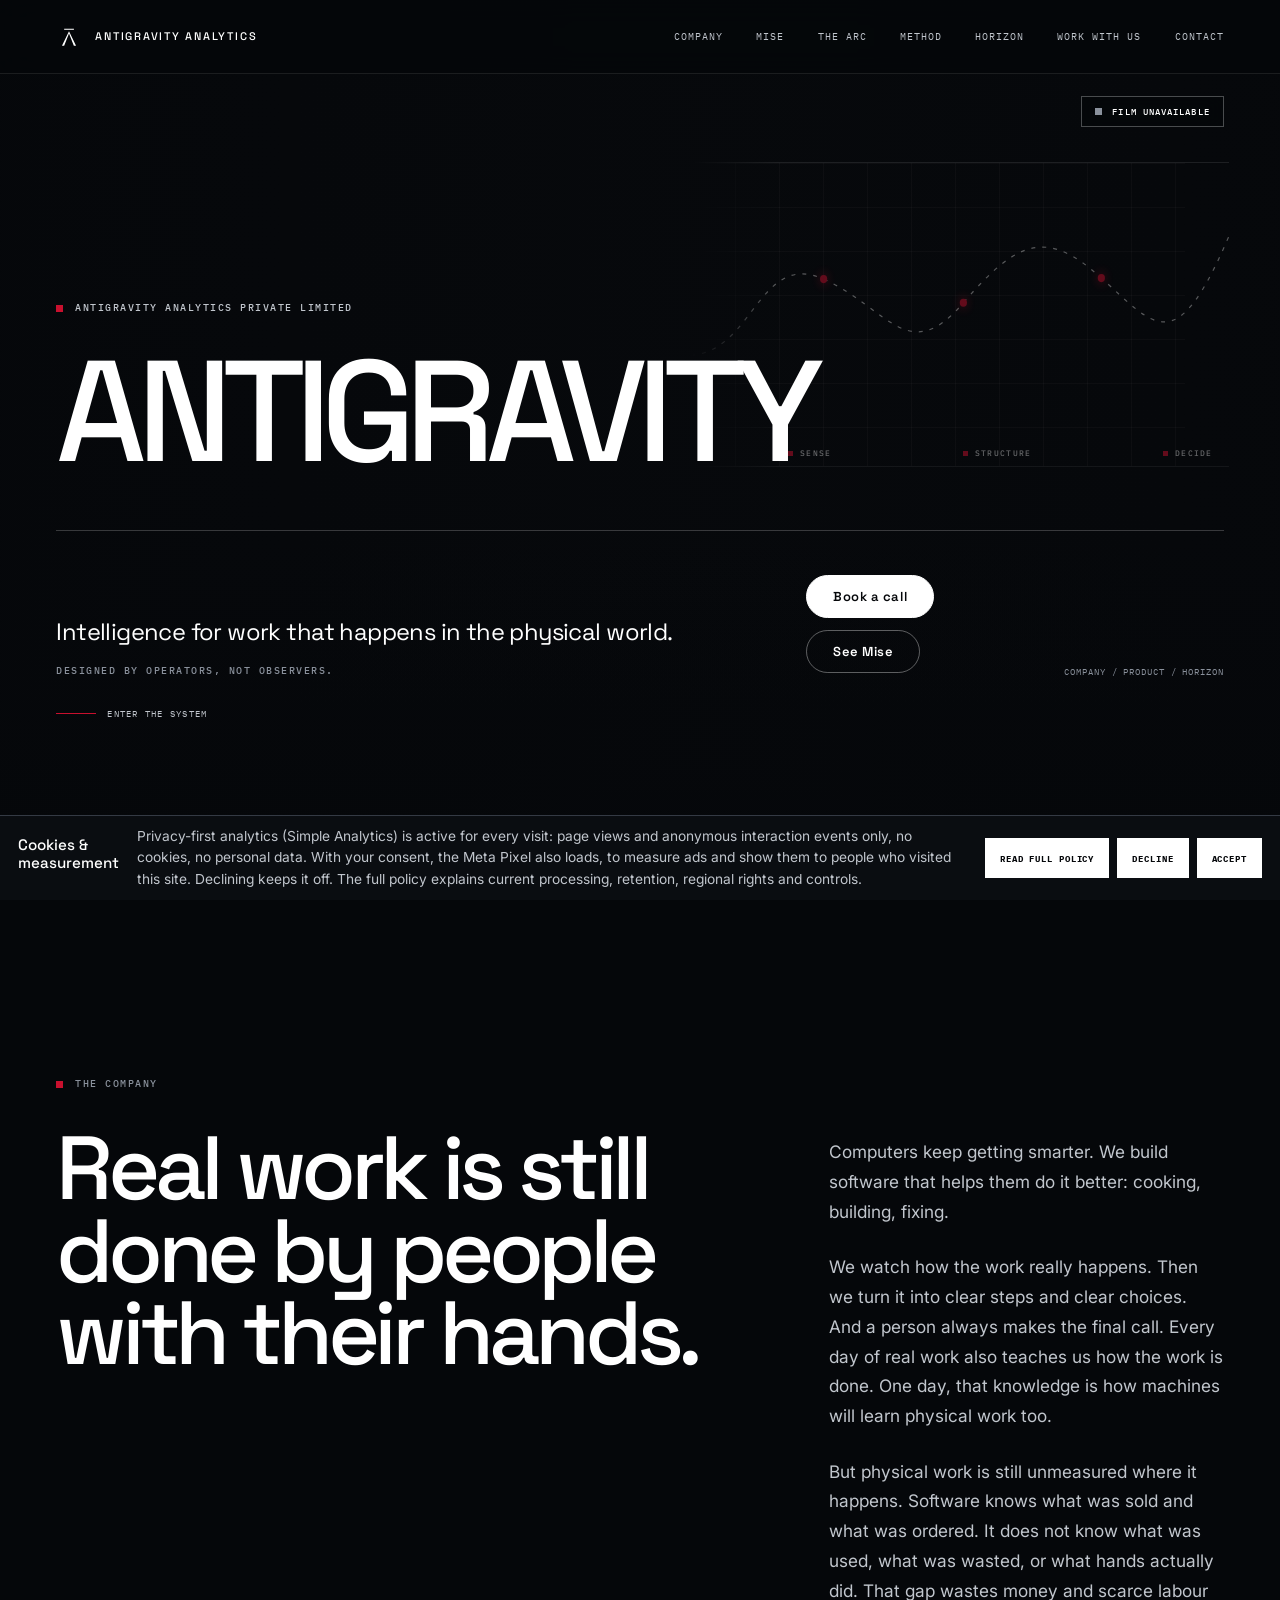
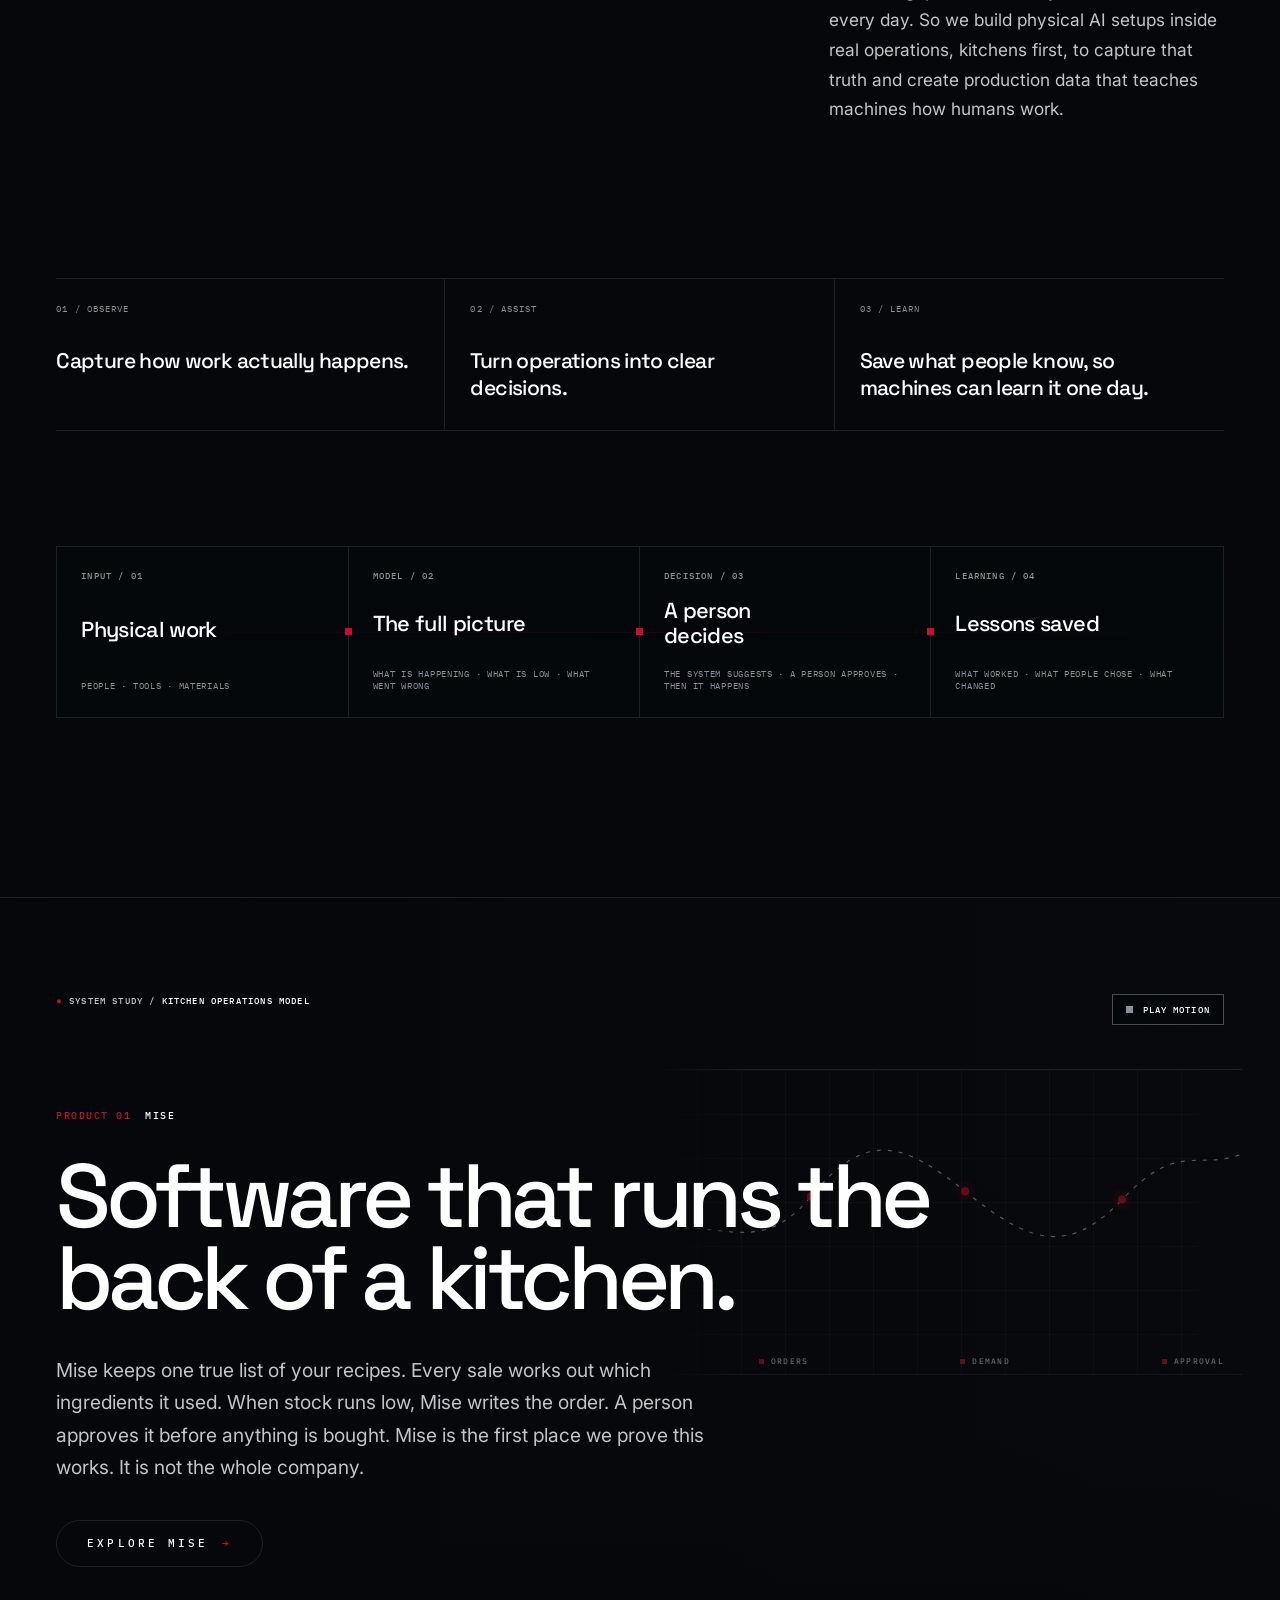
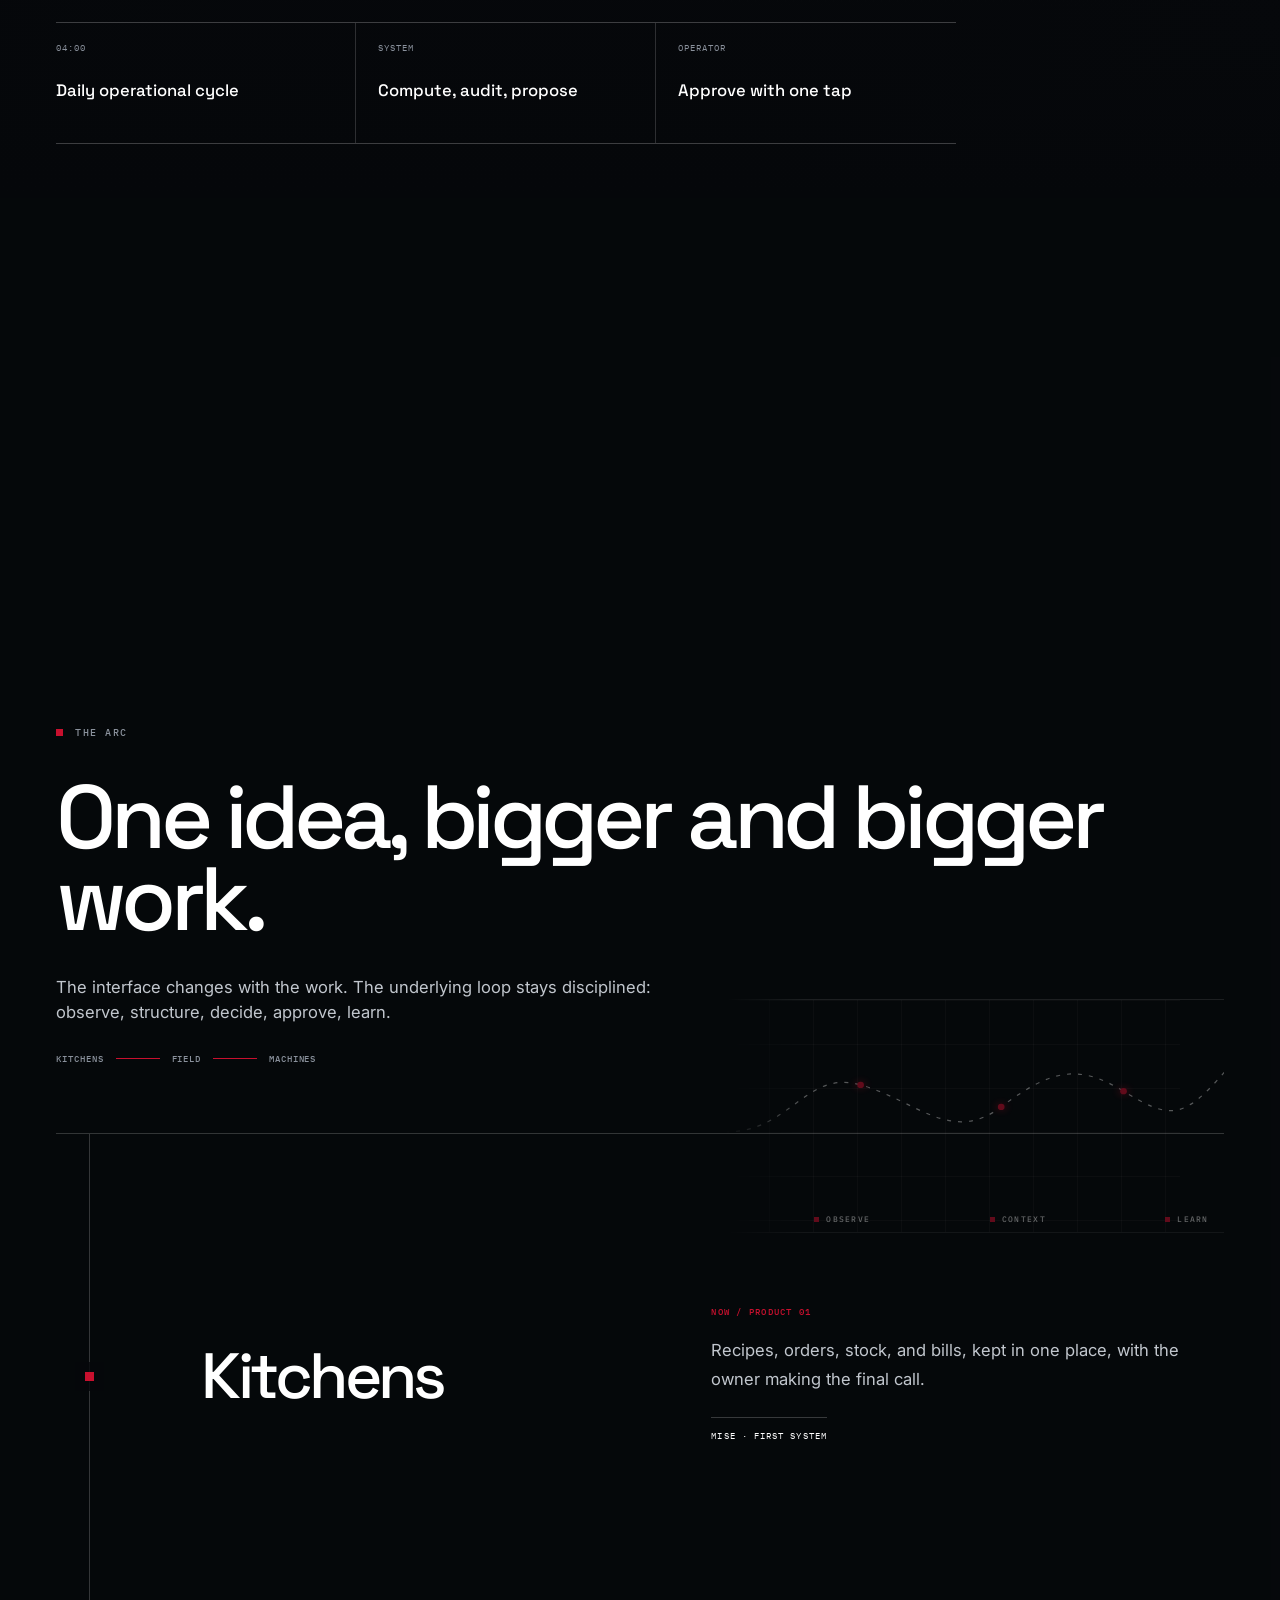
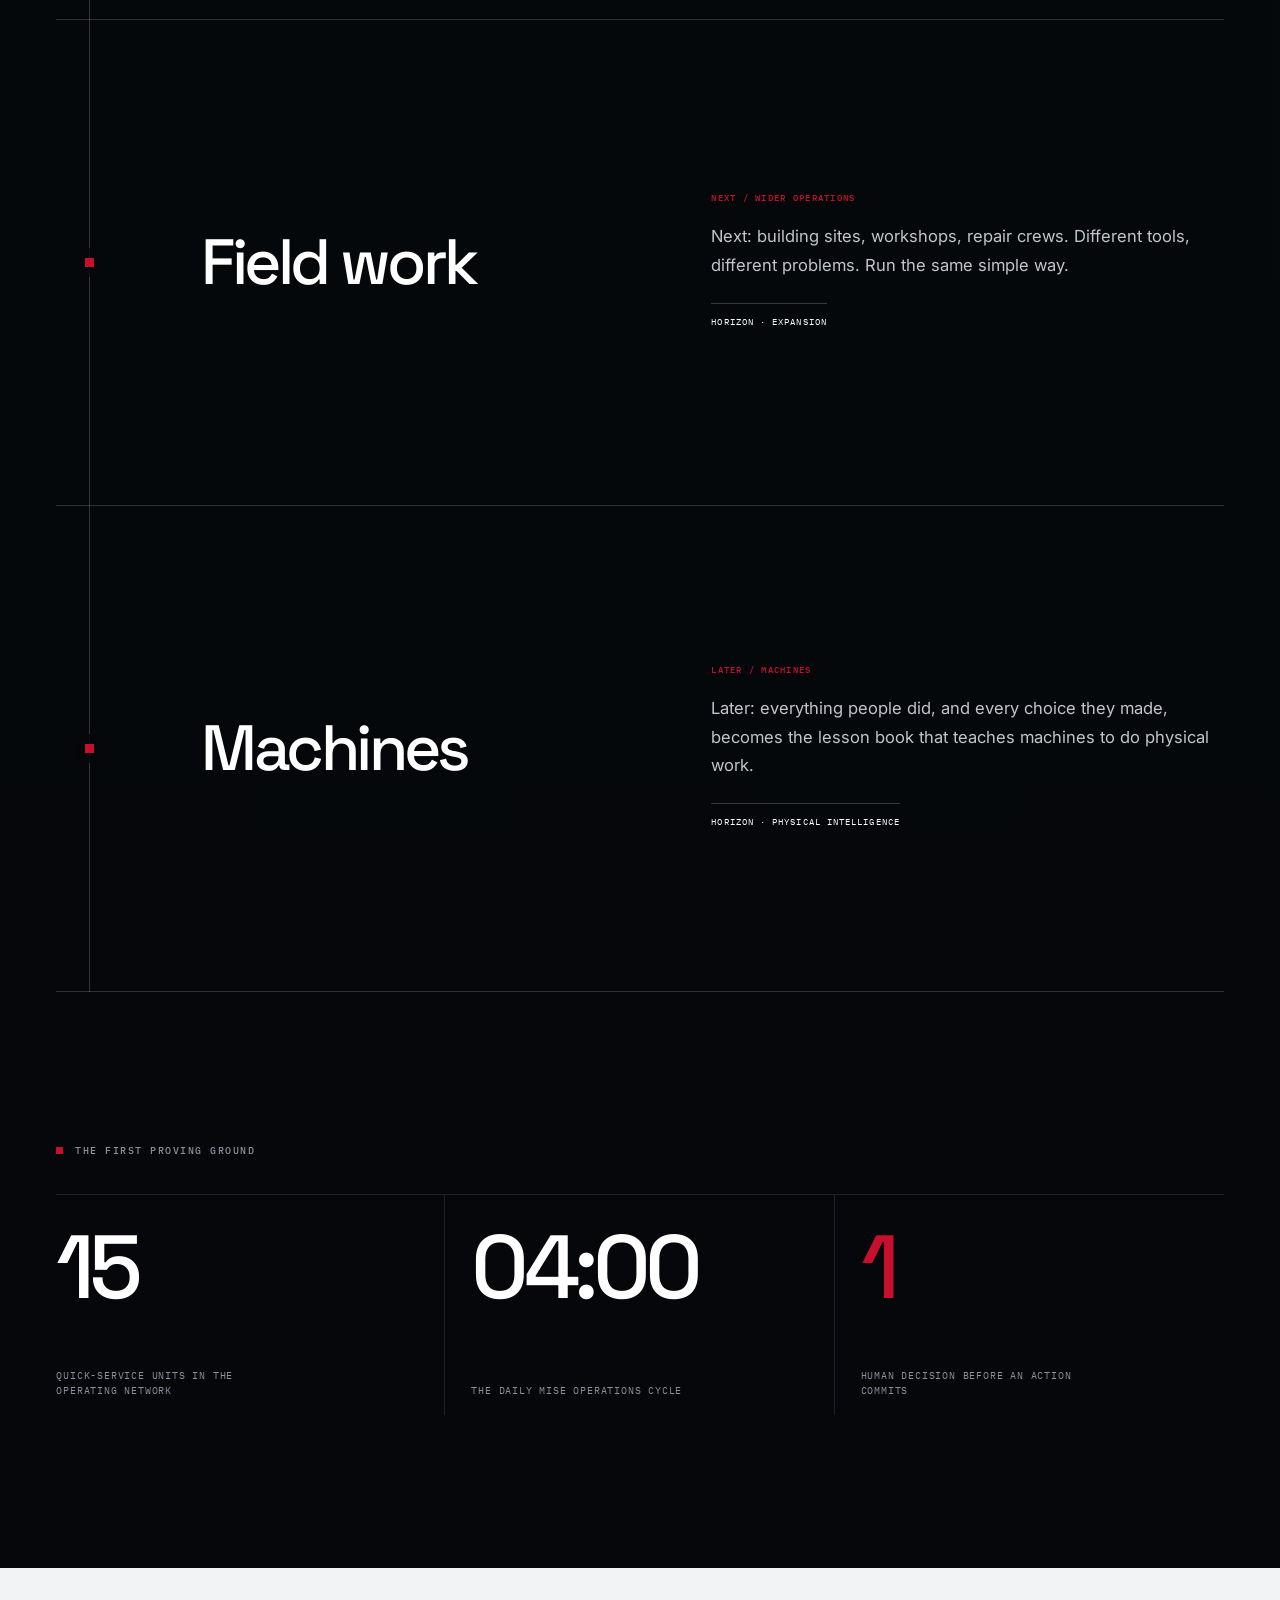
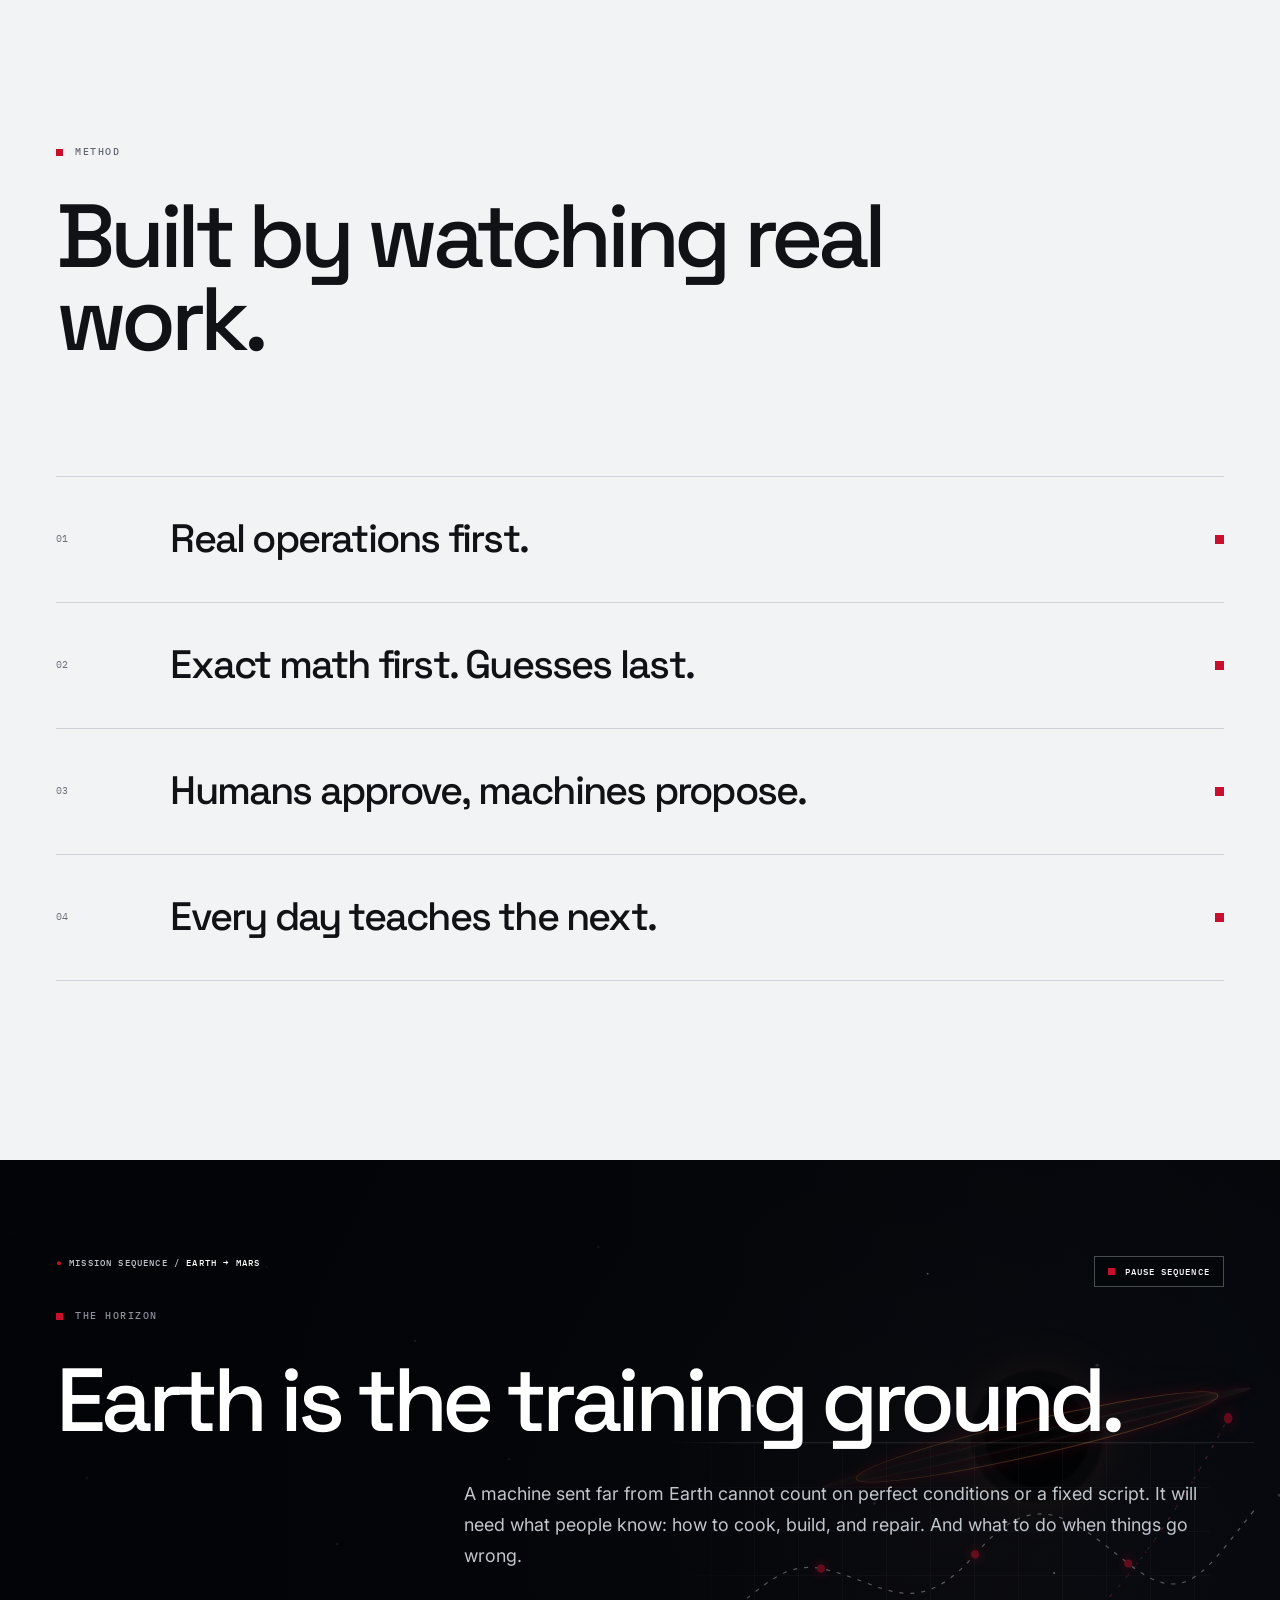
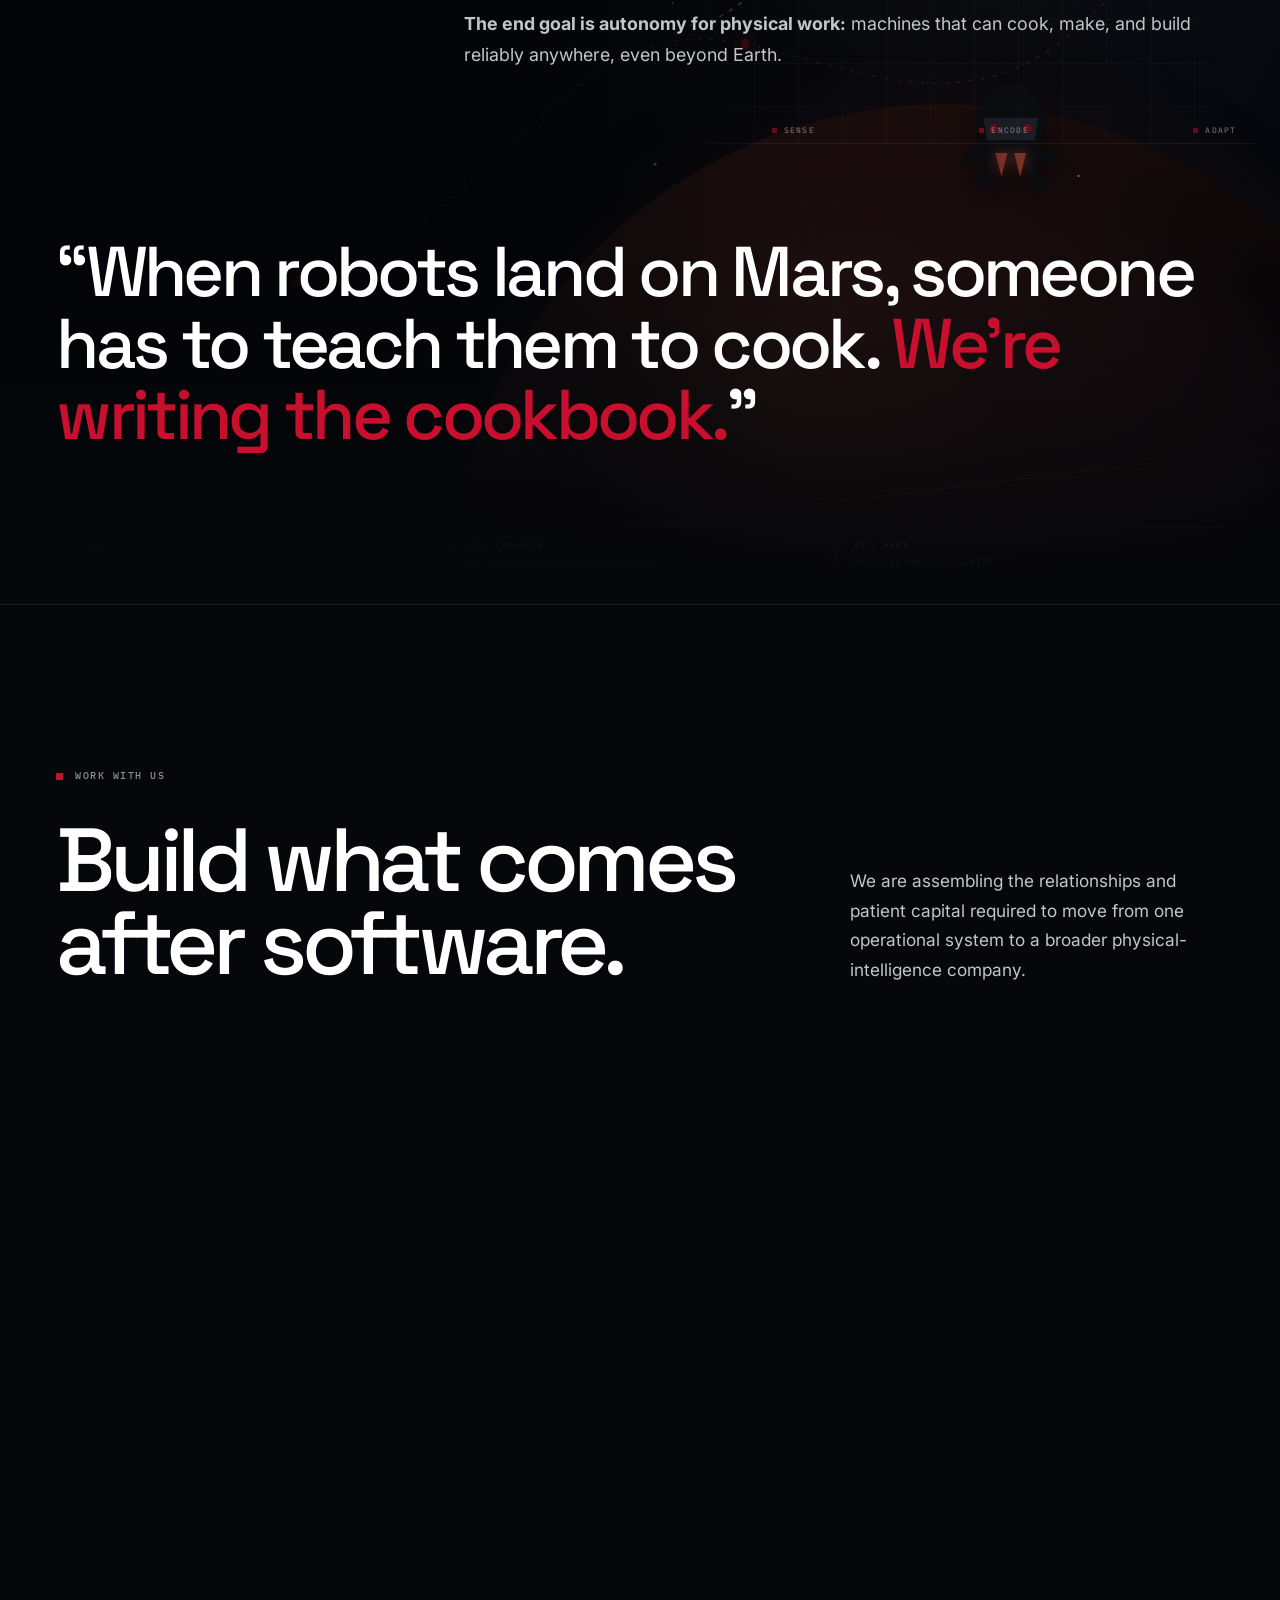
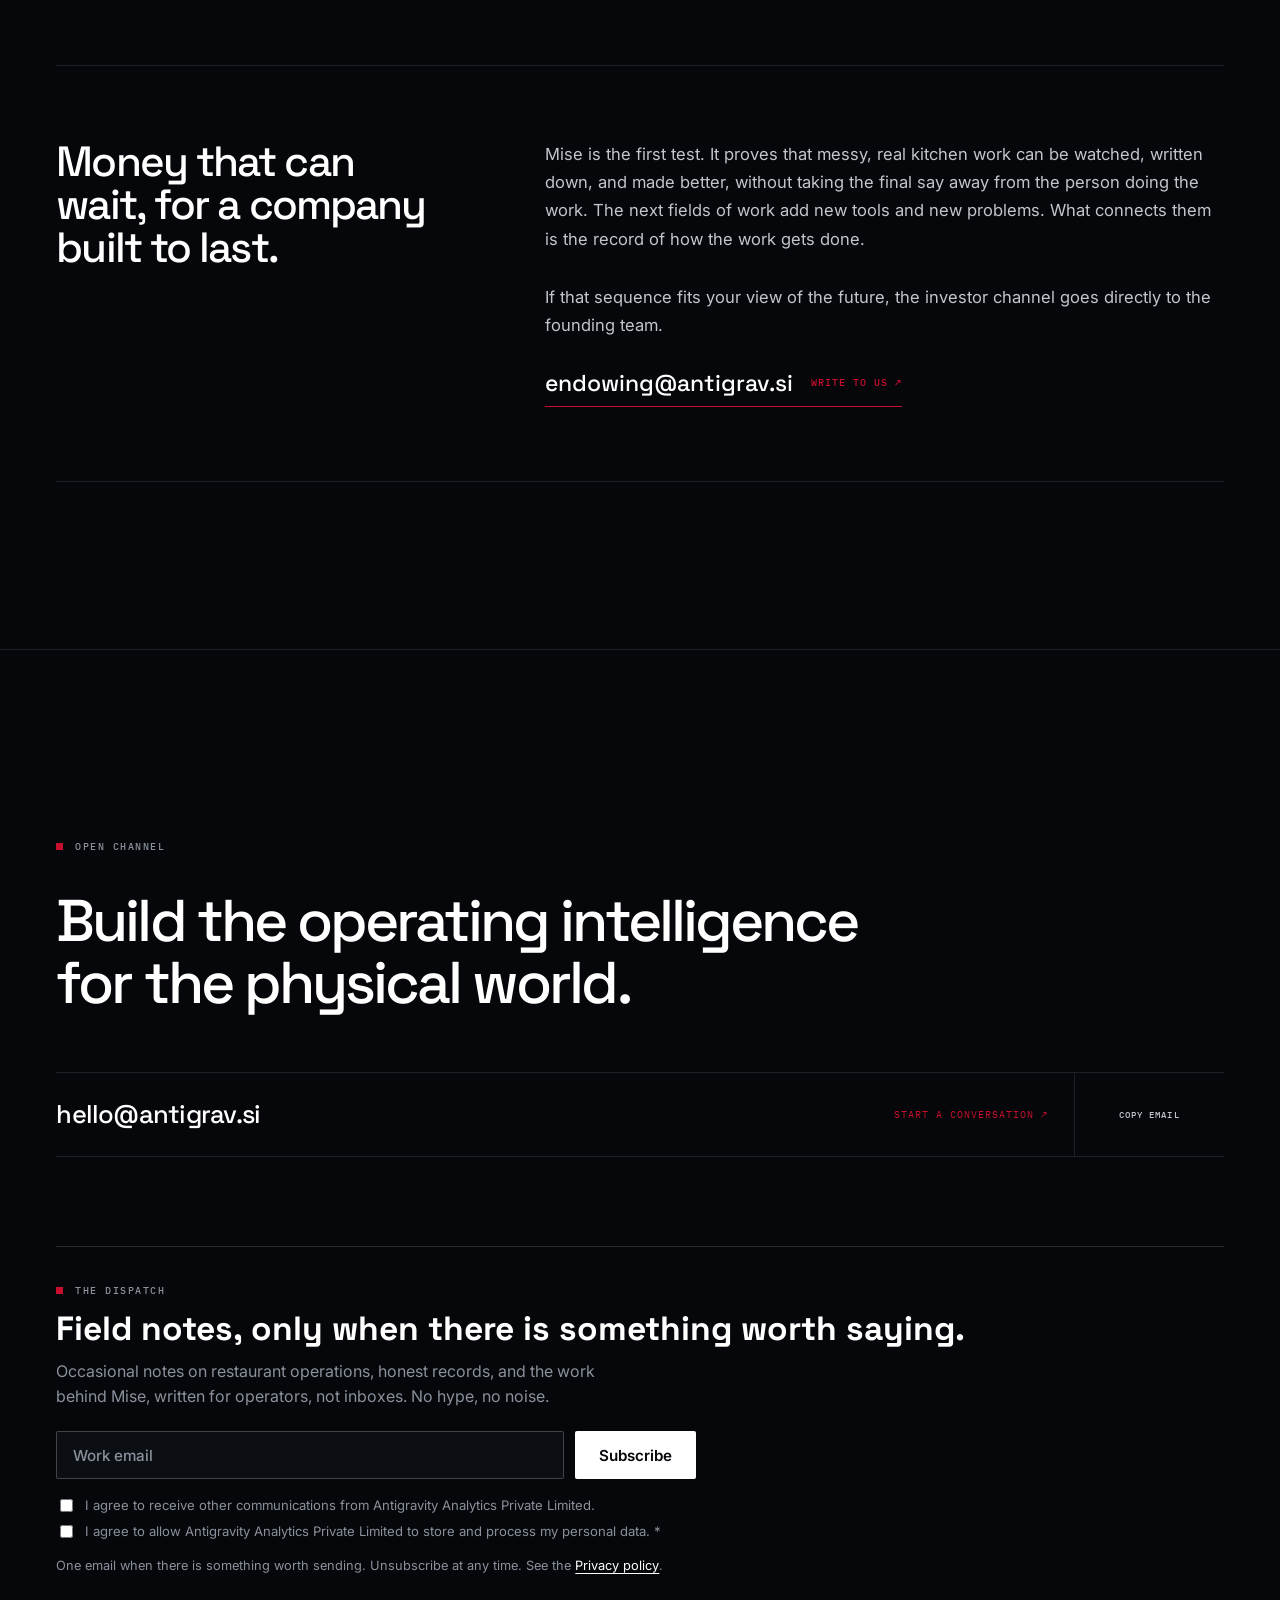
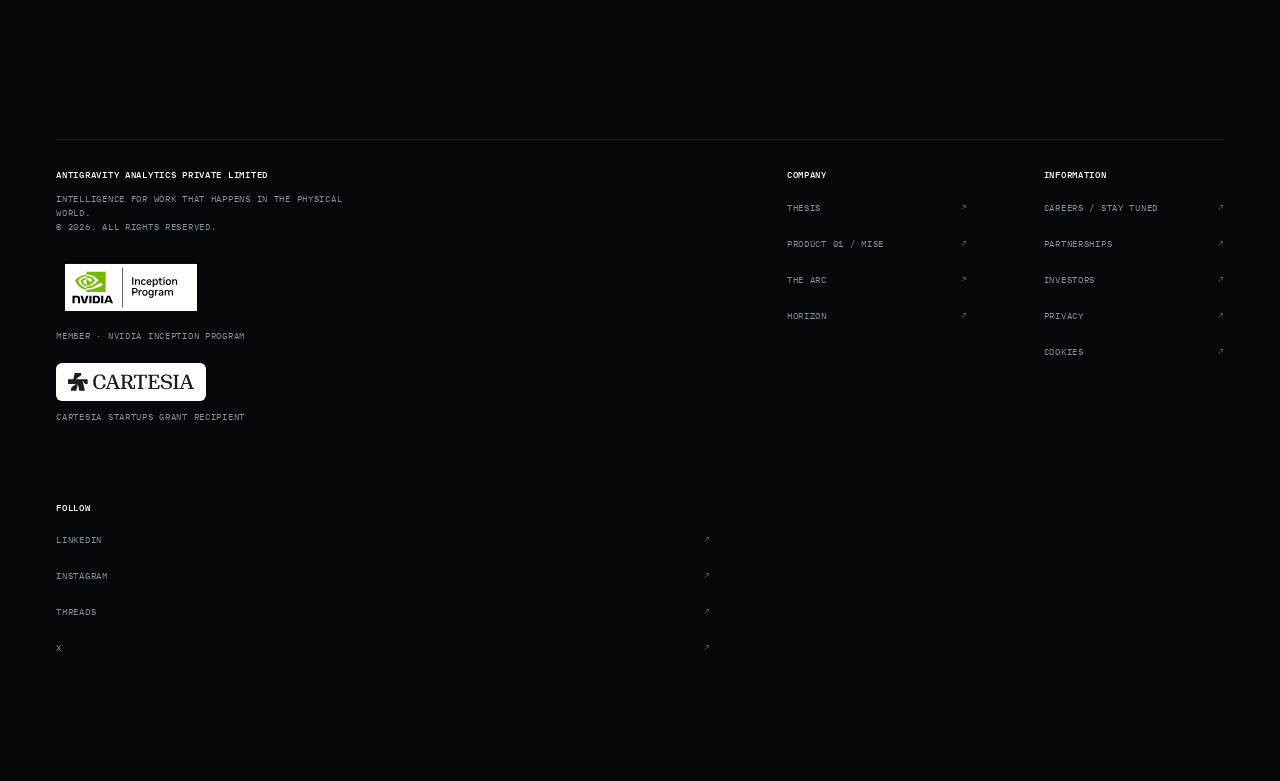
==== commit 45b9e7da: "Add Cartesia Startups logo to homepage footer (grant condition)" ====
--- a/index.html
+++ b/index.html
@@ -346,7 +346,7 @@
         </form>
       </div>
       <footer>
-        <div class="footer-brand"><b>Antigravity Analytics Private Limited</b><span>Intelligence for work that happens in the physical world.<br>© 2026. All rights reserved.</span><div class="member-badge"><img src="/nvidia-inception-badge.svg" alt="NVIDIA Inception program member badge" width="150" height="65" loading="lazy"><span>Member · NVIDIA Inception program</span></div></div>
+        <div class="footer-brand"><b>Antigravity Analytics Private Limited</b><span>Intelligence for work that happens in the physical world.<br>© 2026. All rights reserved.</span><div class="member-badge"><img src="/nvidia-inception-badge.svg" alt="NVIDIA Inception program member badge" width="150" height="65" loading="lazy"><span>Member · NVIDIA Inception program</span></div><div class="member-badge"><a href="https://cartesia.ai" target="_blank" rel="noopener" aria-label="Cartesia"><img src="/cartesia-wordmark.svg" alt="Cartesia logo" width="150" height="21" loading="lazy" style="background:#FFFFFF;border-radius:6px;padding:10px 12px;box-sizing:border-box"></a><span>Cartesia Startups Grant recipient</span></div></div>
         <nav class="footer-group" aria-label="Company navigation"><strong>Company</strong><a href="#company" data-scroll-target="company">Thesis</a><a href="/mise">Product 01 / Mise</a><a href="#arc" data-scroll-target="arc">The arc</a><a href="#horizon" data-scroll-target="horizon">Horizon</a></nav>
         <nav class="footer-group" aria-label="Information"><strong>Information</strong><a href="#careers" data-scroll-target="careers">Careers / Stay tuned</a><a href="#partners" data-scroll-target="partners">Partnerships</a><a href="#investors" data-scroll-target="investors">Investors</a><button type="button" data-dialog-open="privacy-dialog">Privacy</button><button type="button" data-dialog-open="cookie-dialog">Cookies</button></nav><nav class="footer-group" aria-label="Follow Antigravity Analytics"><strong>Follow</strong><a href="https://www.linkedin.com/company/143996480" target="_blank" rel="noopener">LinkedIn</a><a href="https://www.instagram.com/antigravityanalytics" target="_blank" rel="noopener">Instagram</a><a href="https://www.threads.net/@antigravityanalytics" target="_blank" rel="noopener">Threads</a><a href="https://x.com/antigrav_si" target="_blank" rel="noopener">X</a></nav>
       </footer>
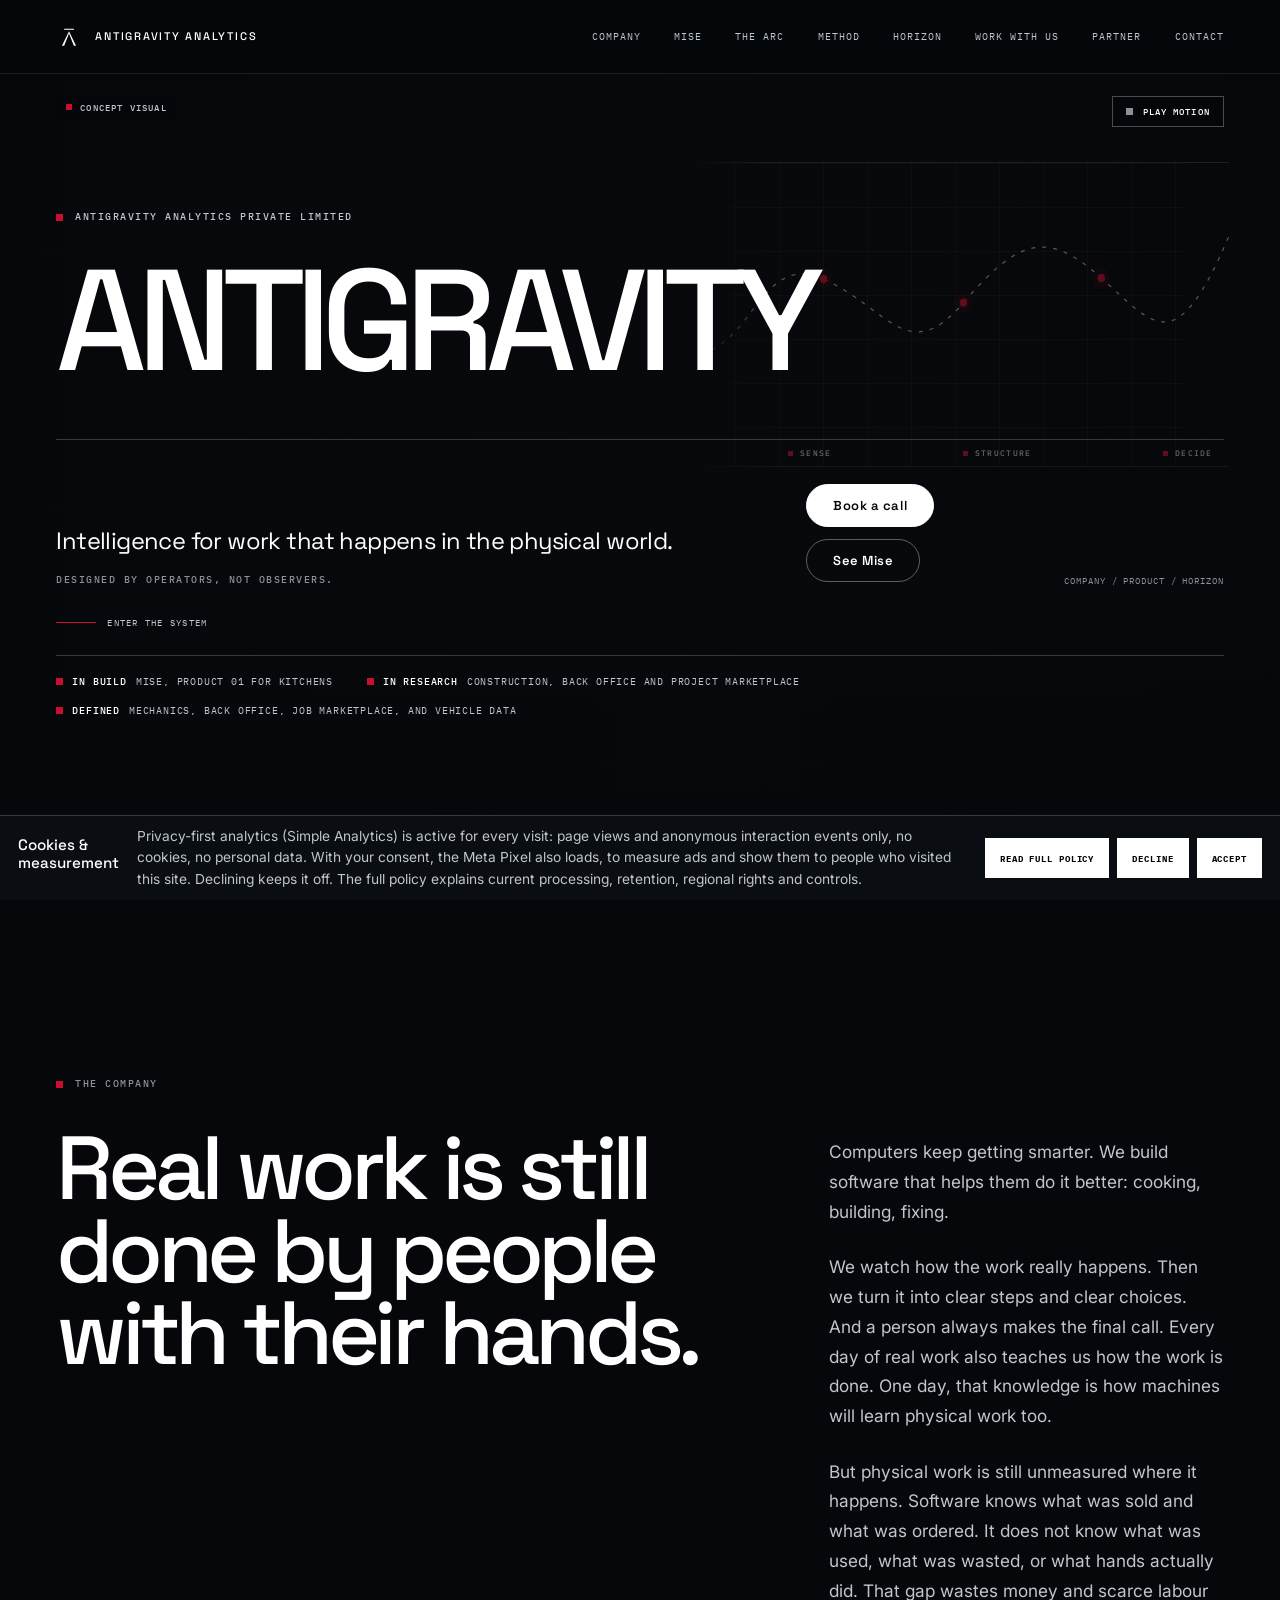
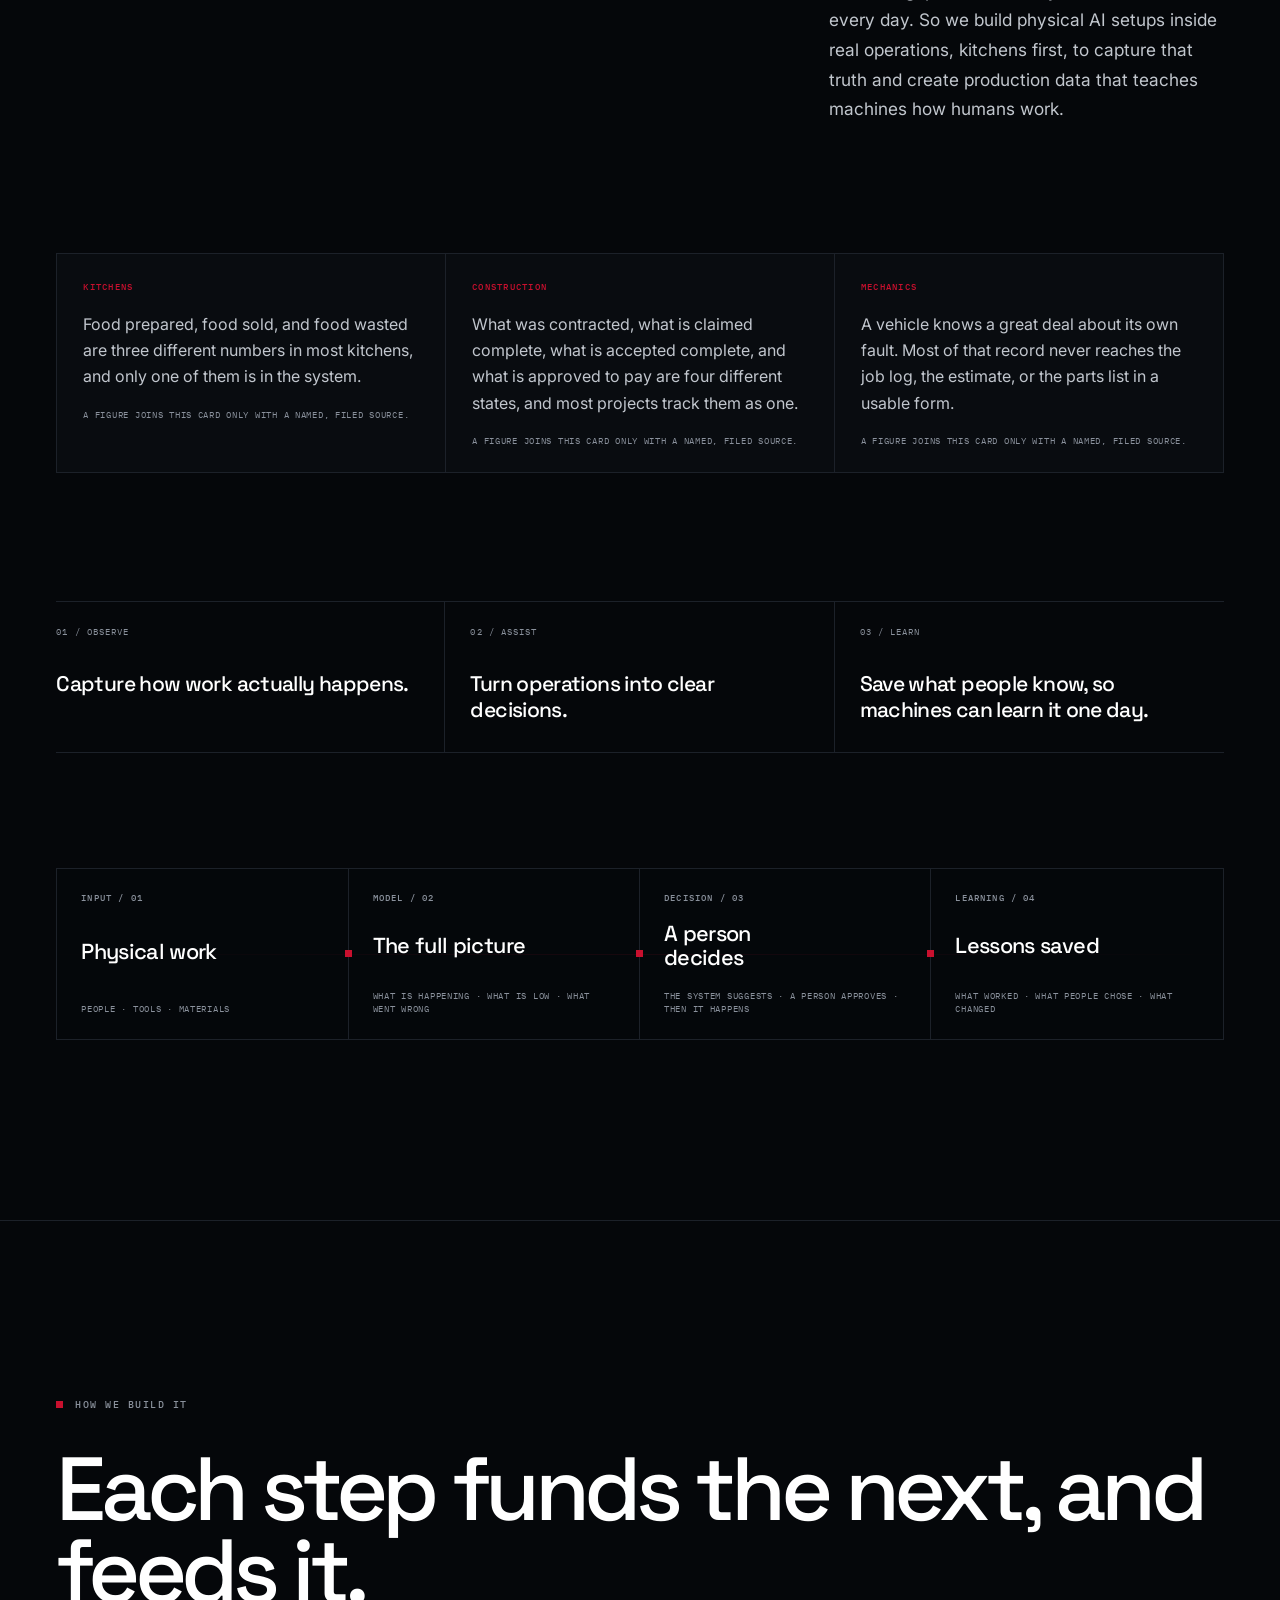
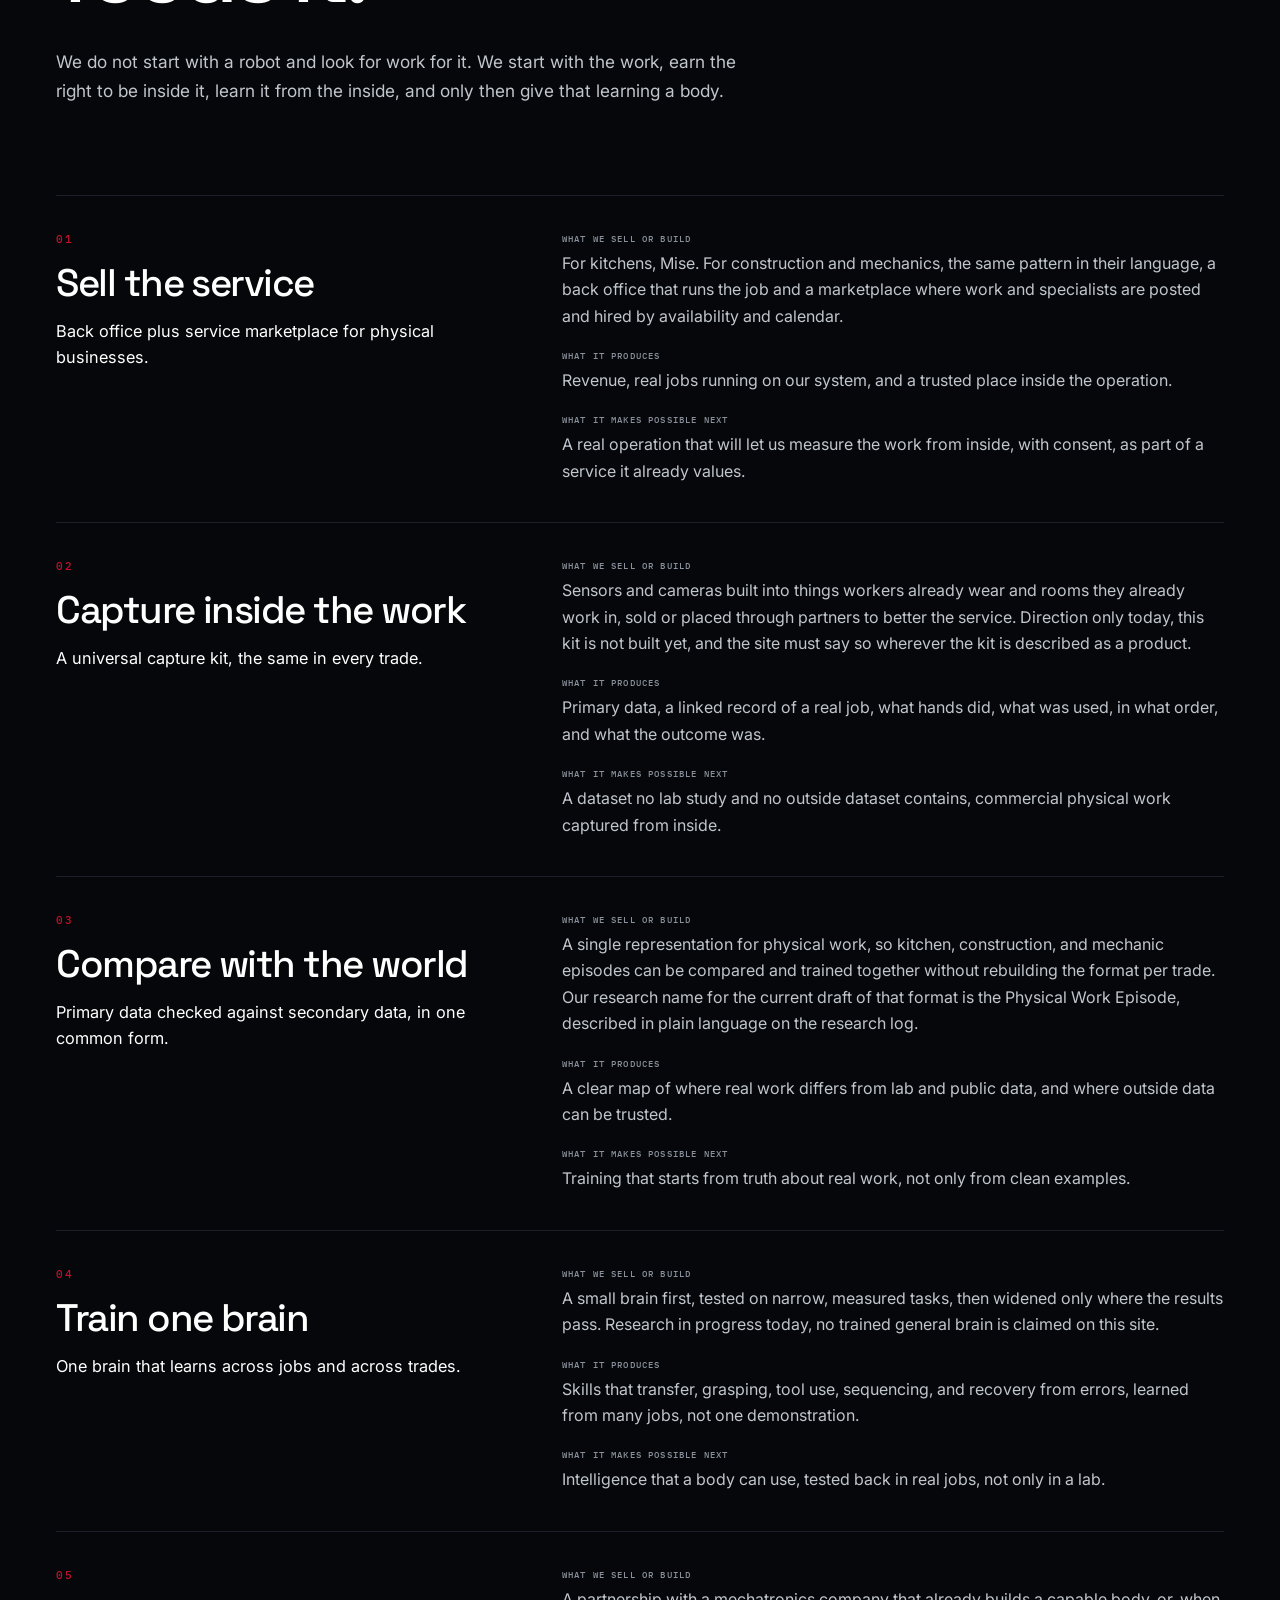
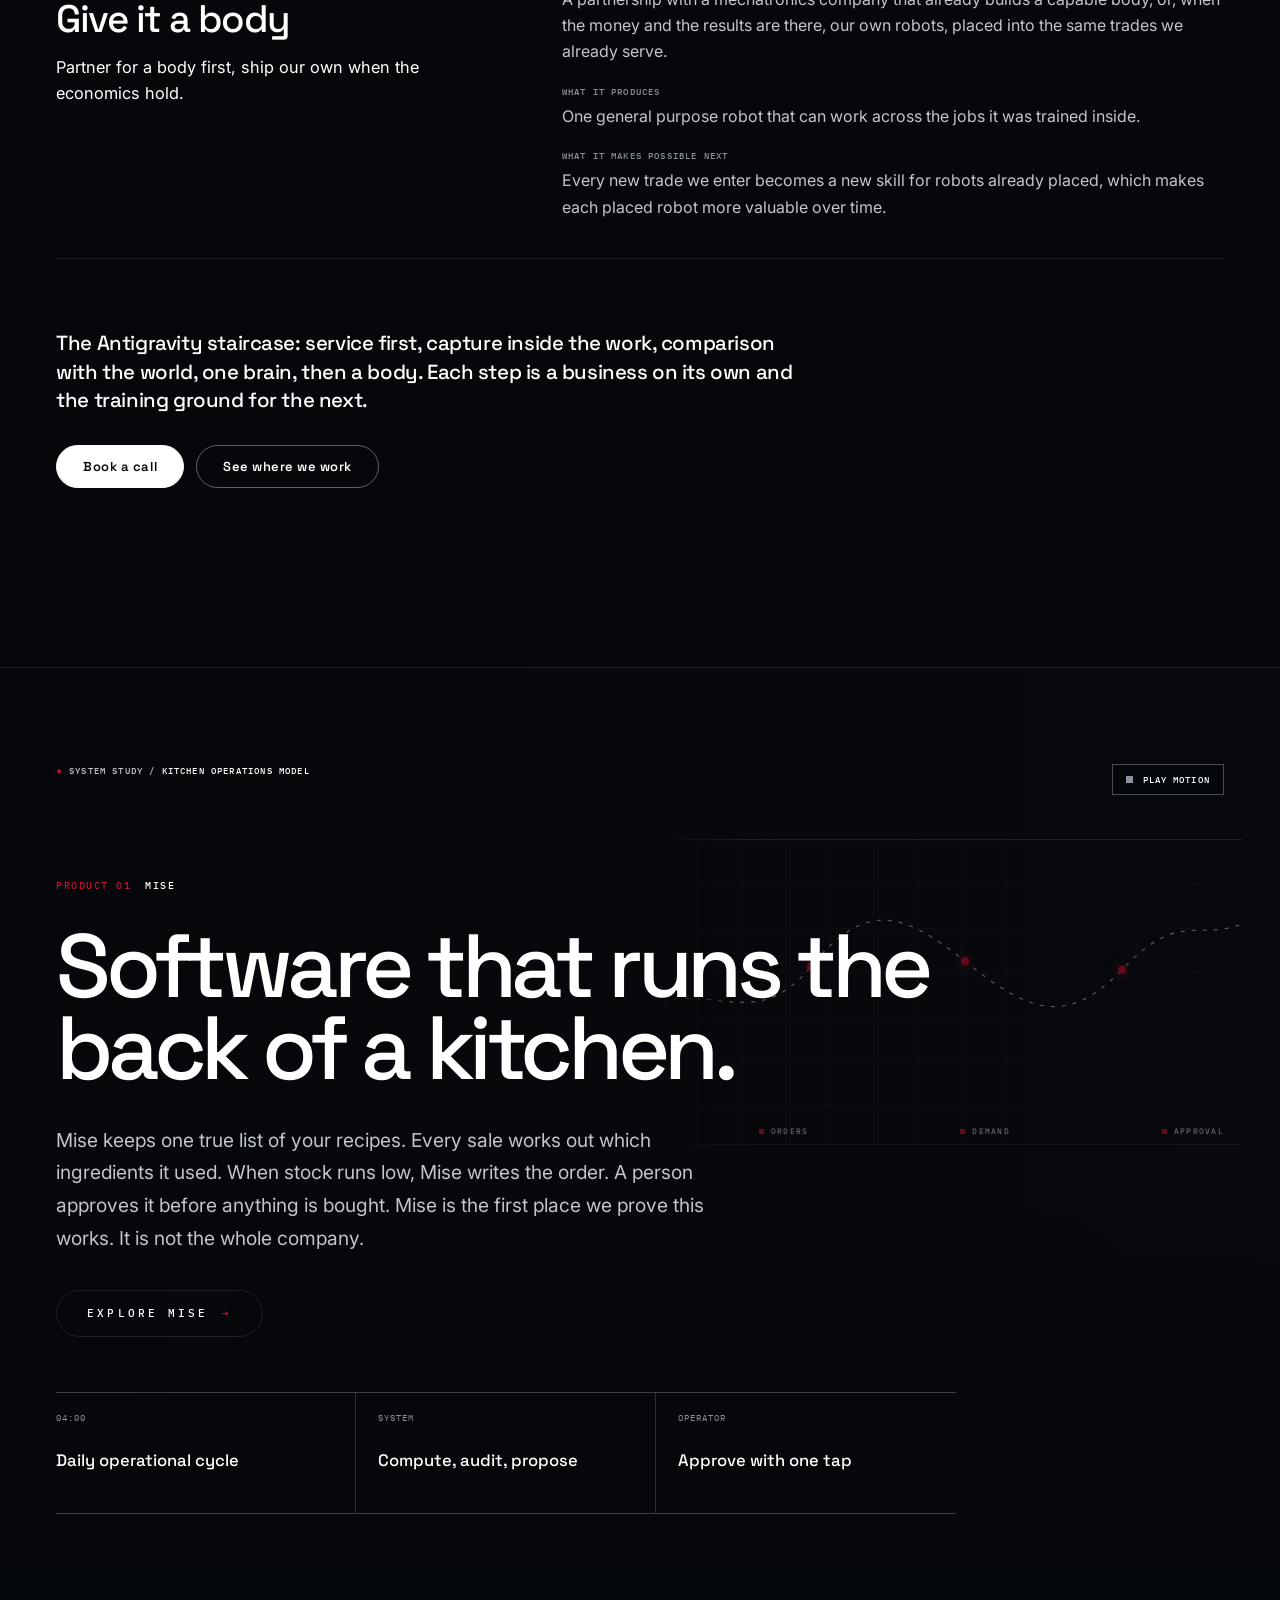
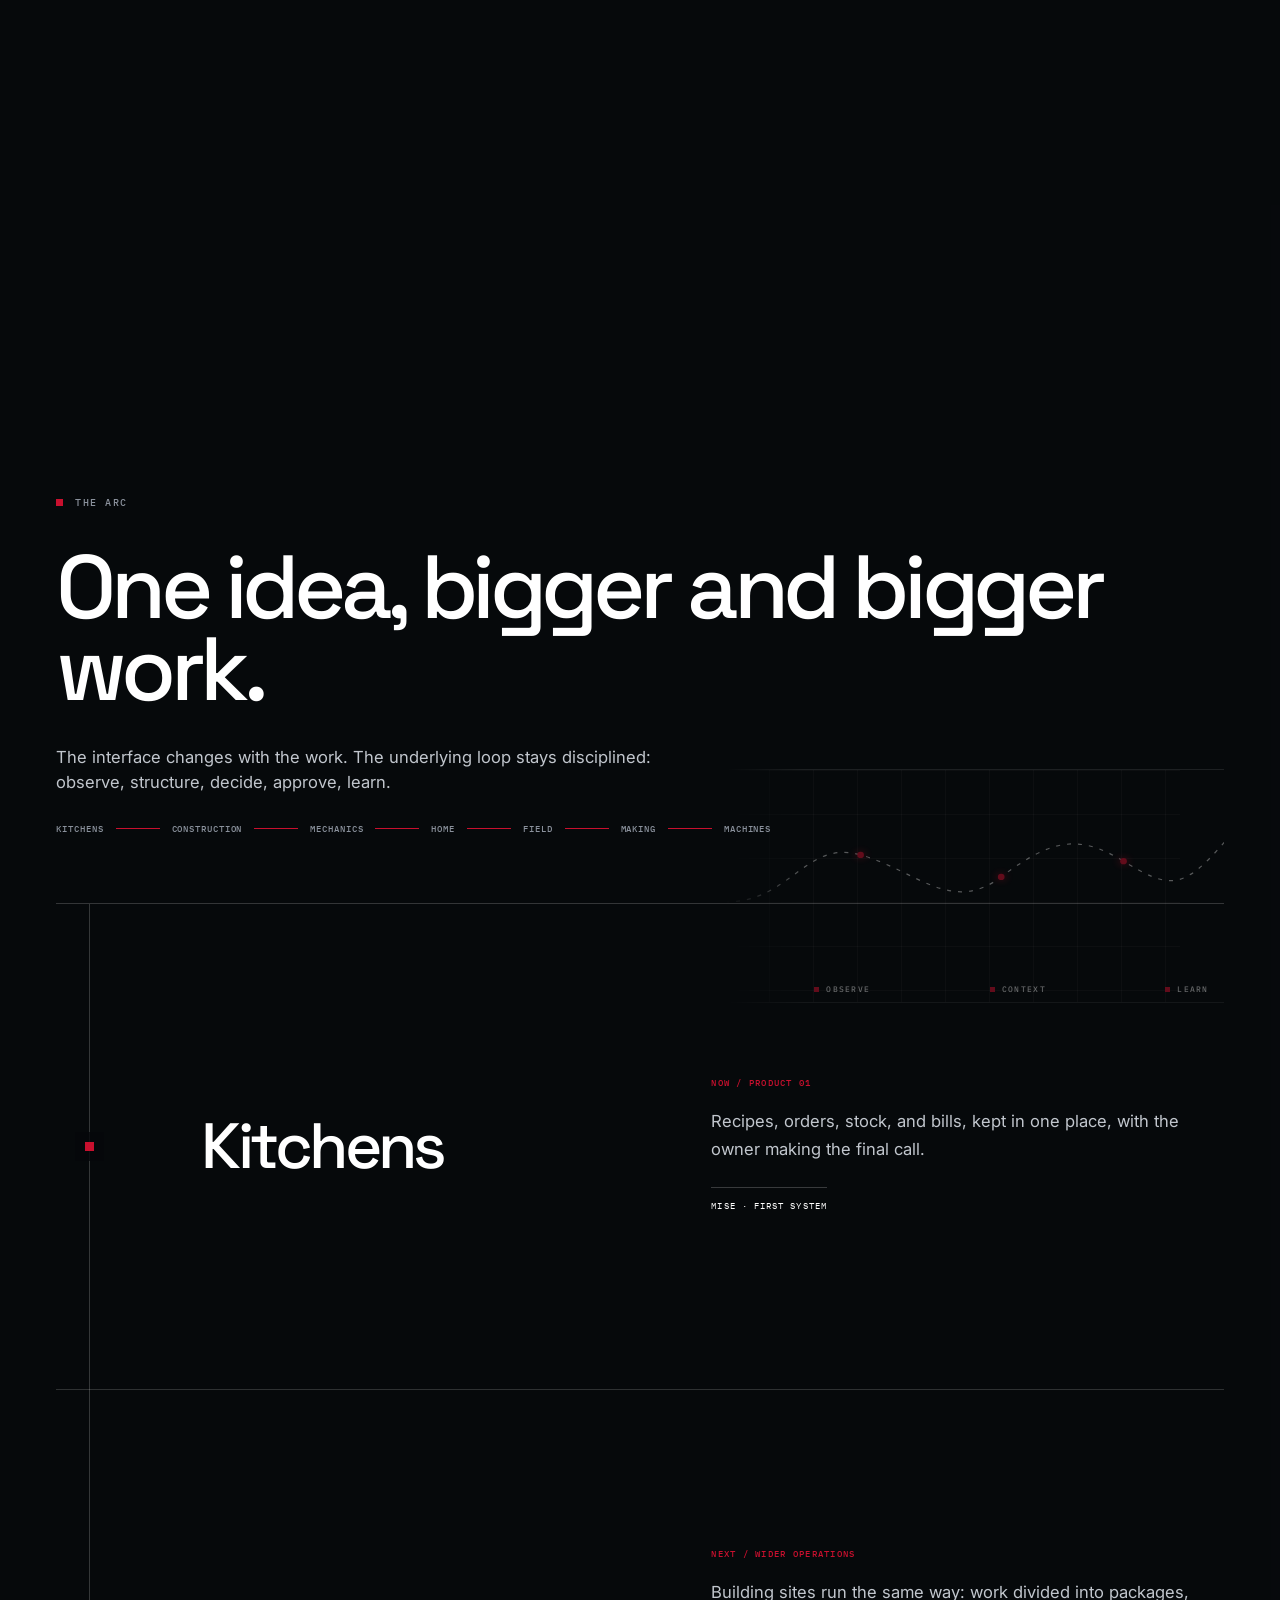
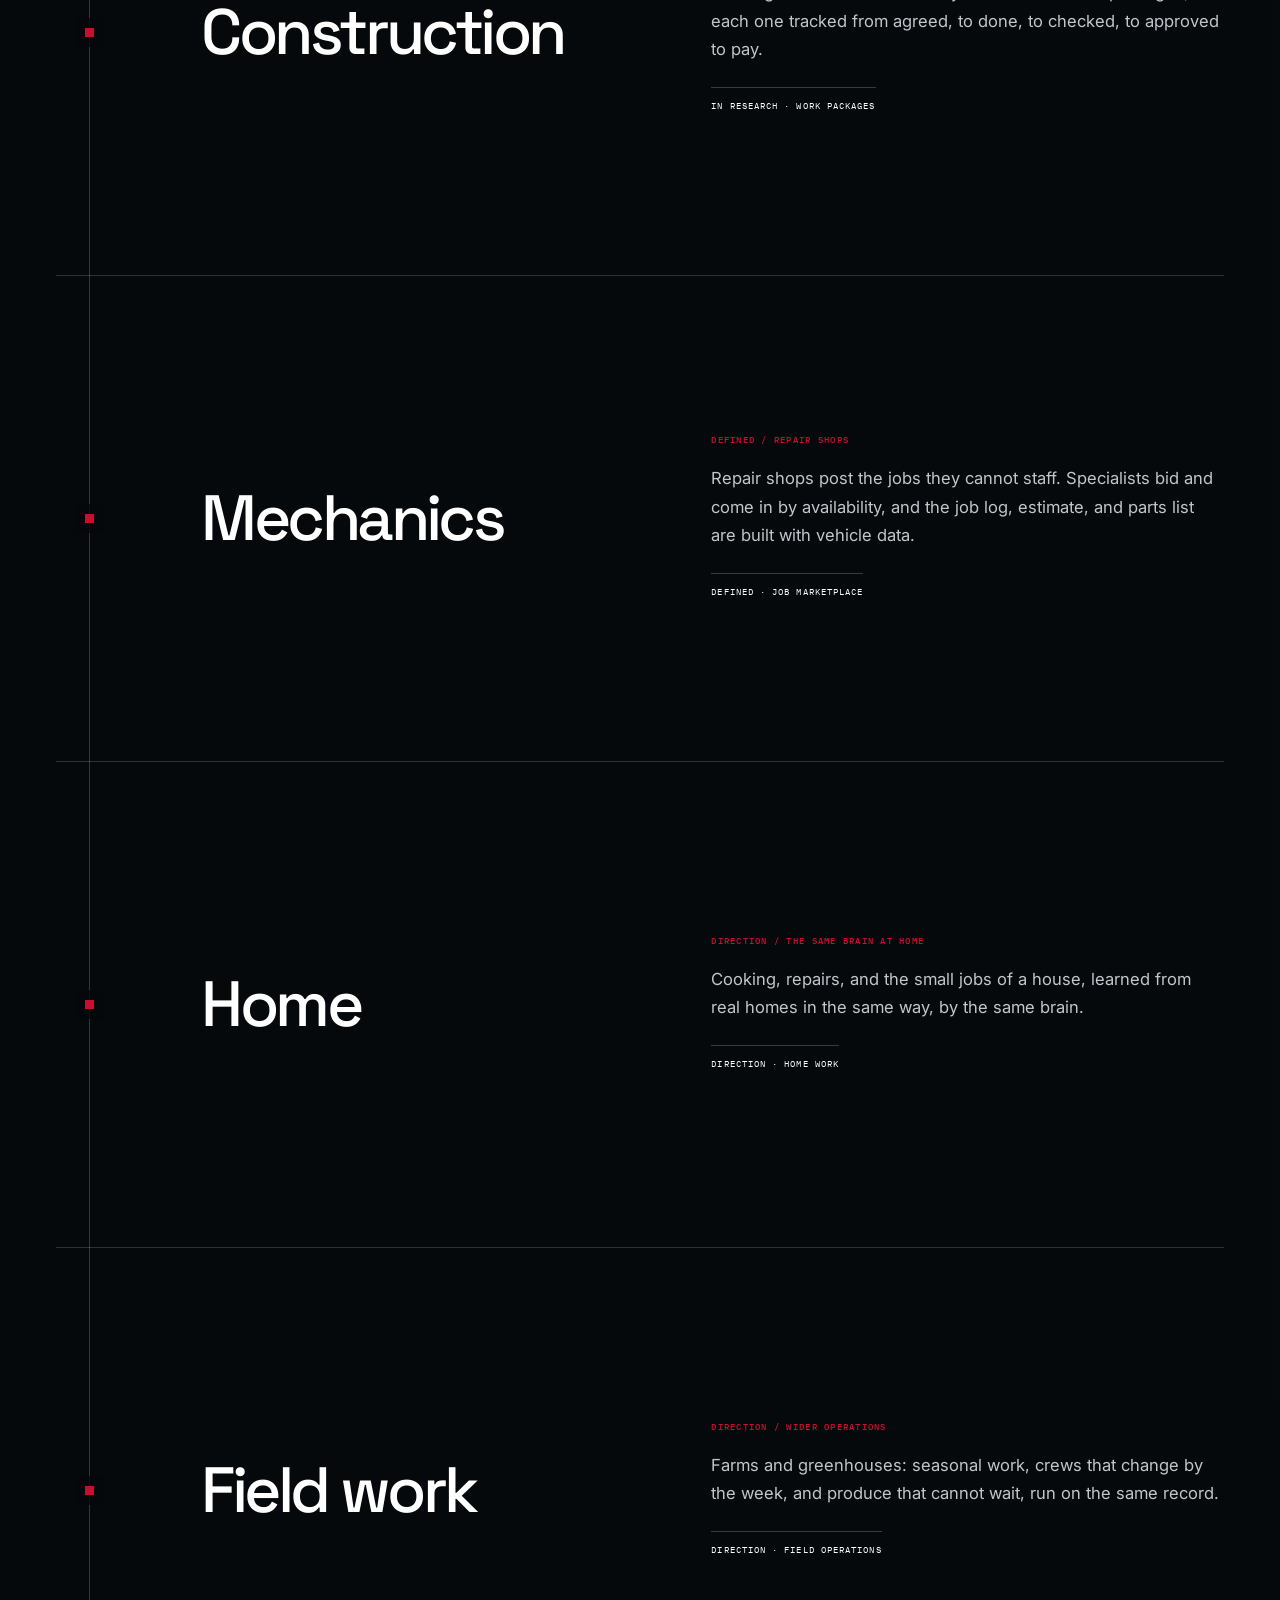
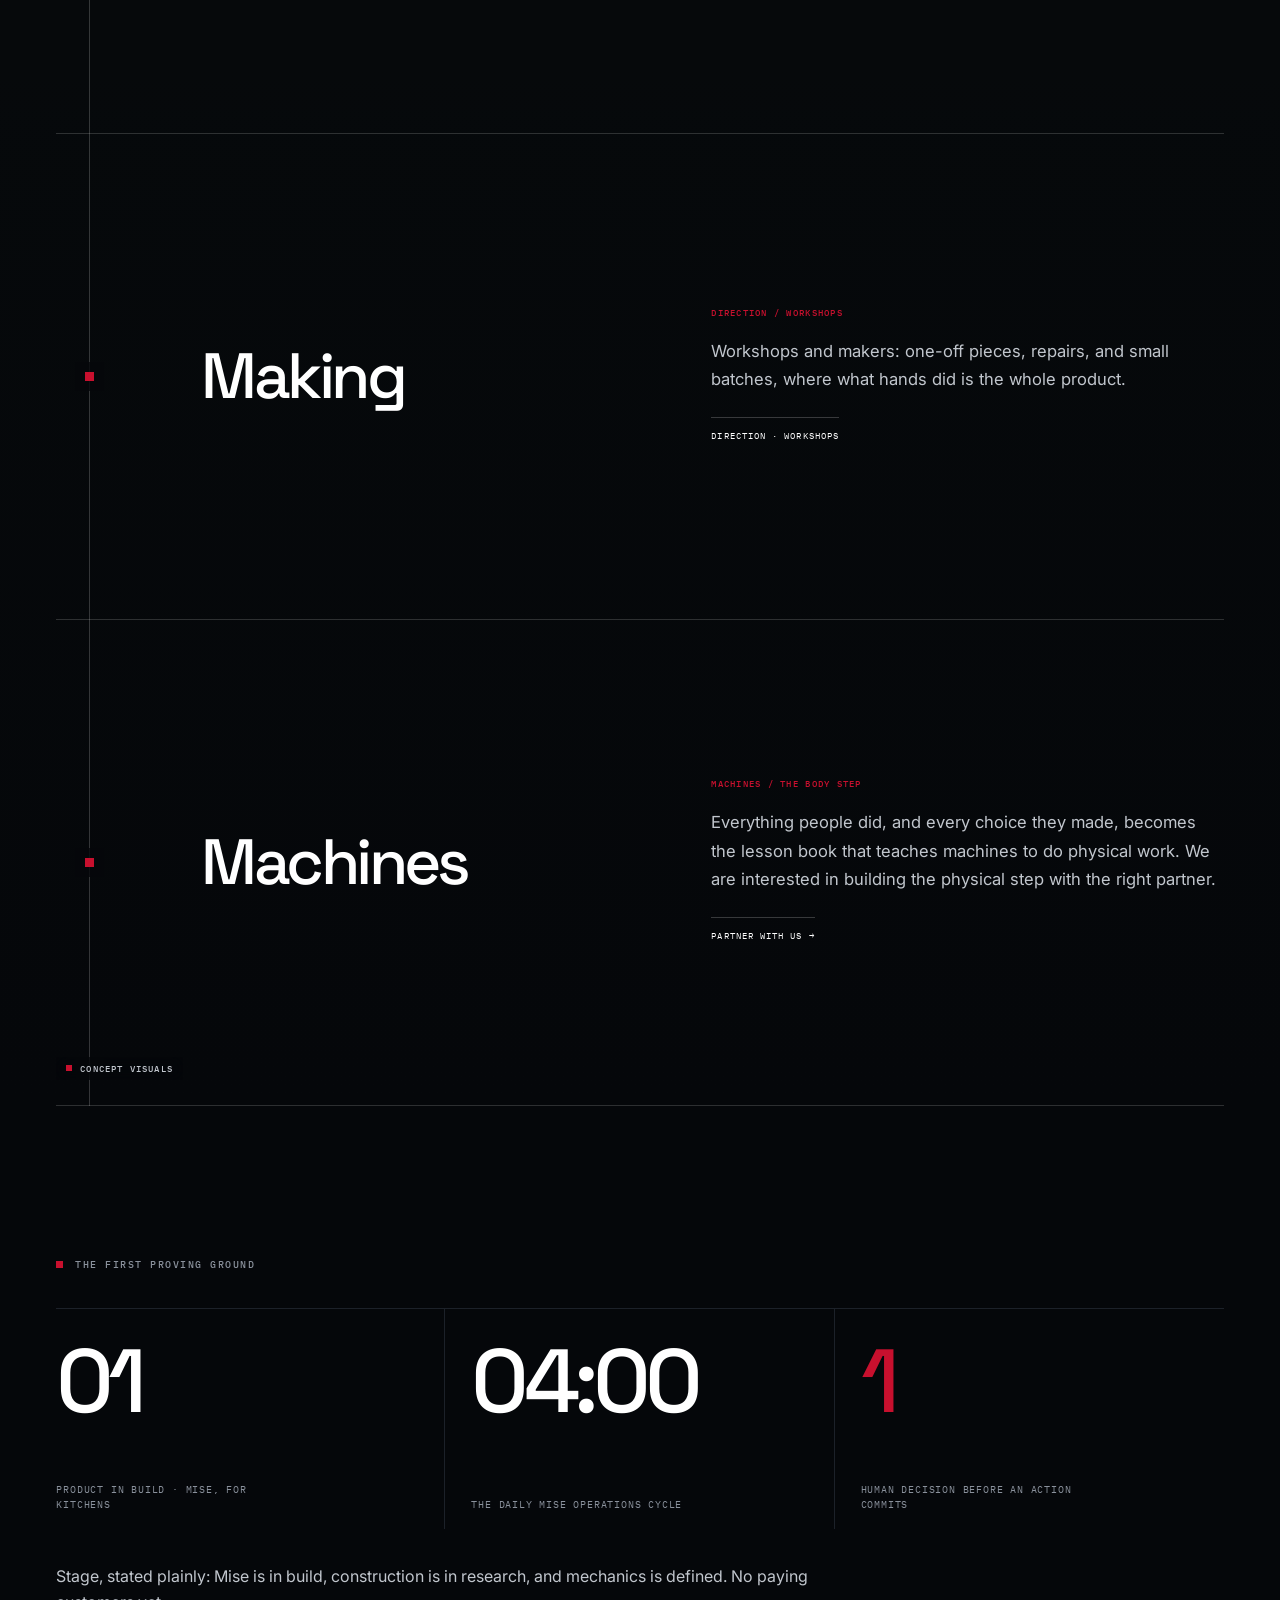
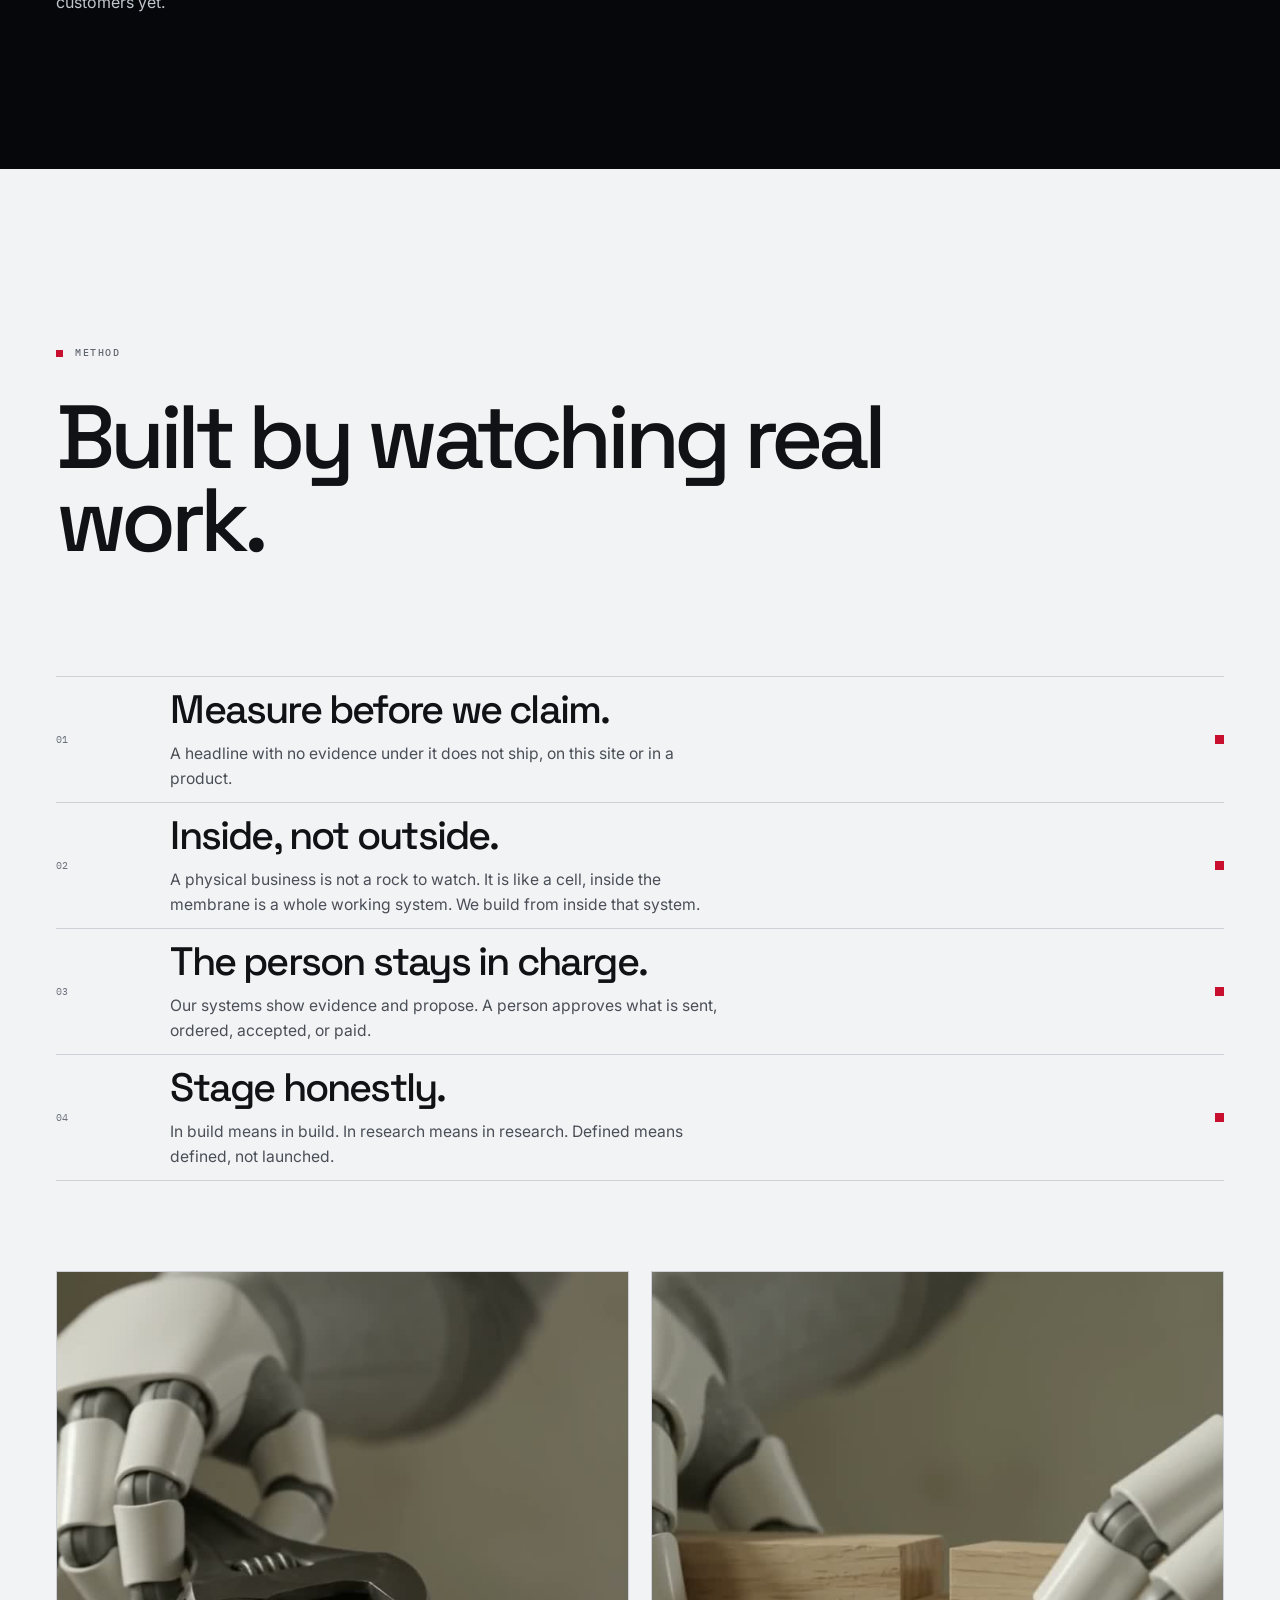
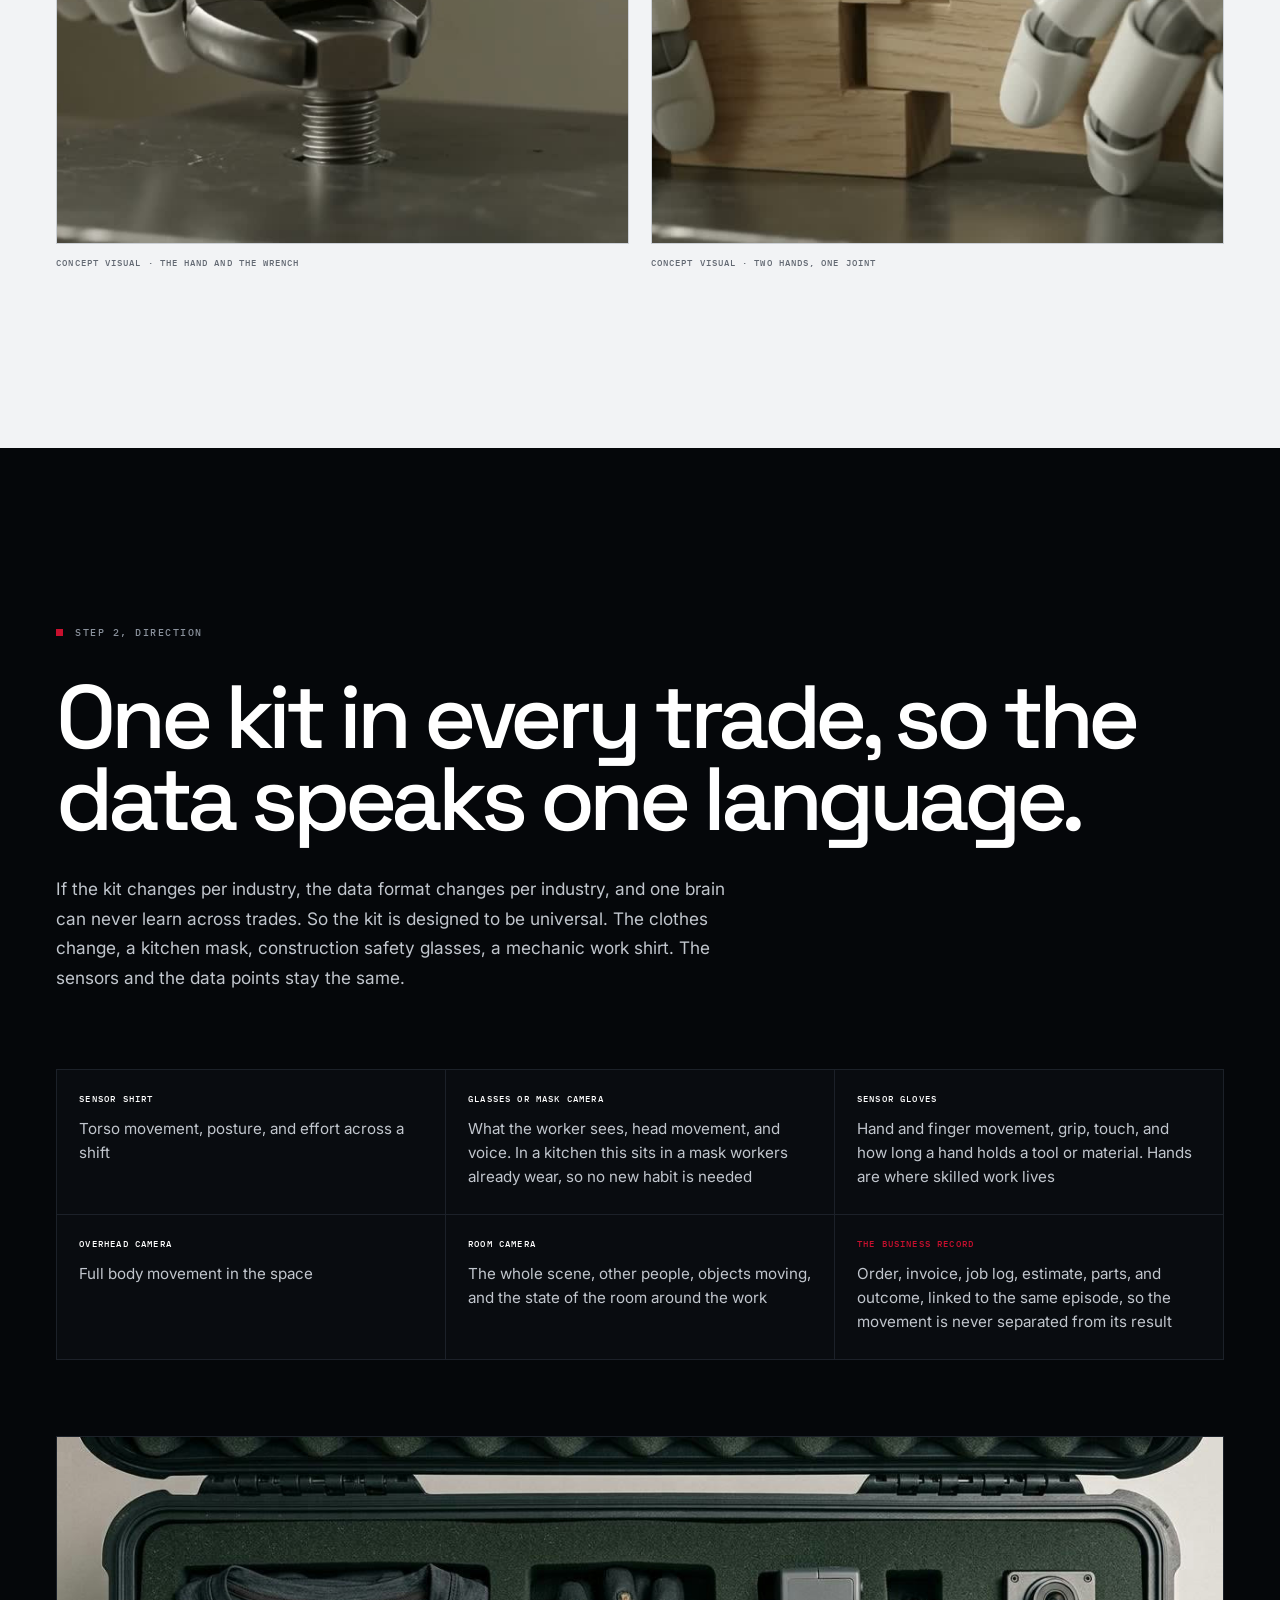
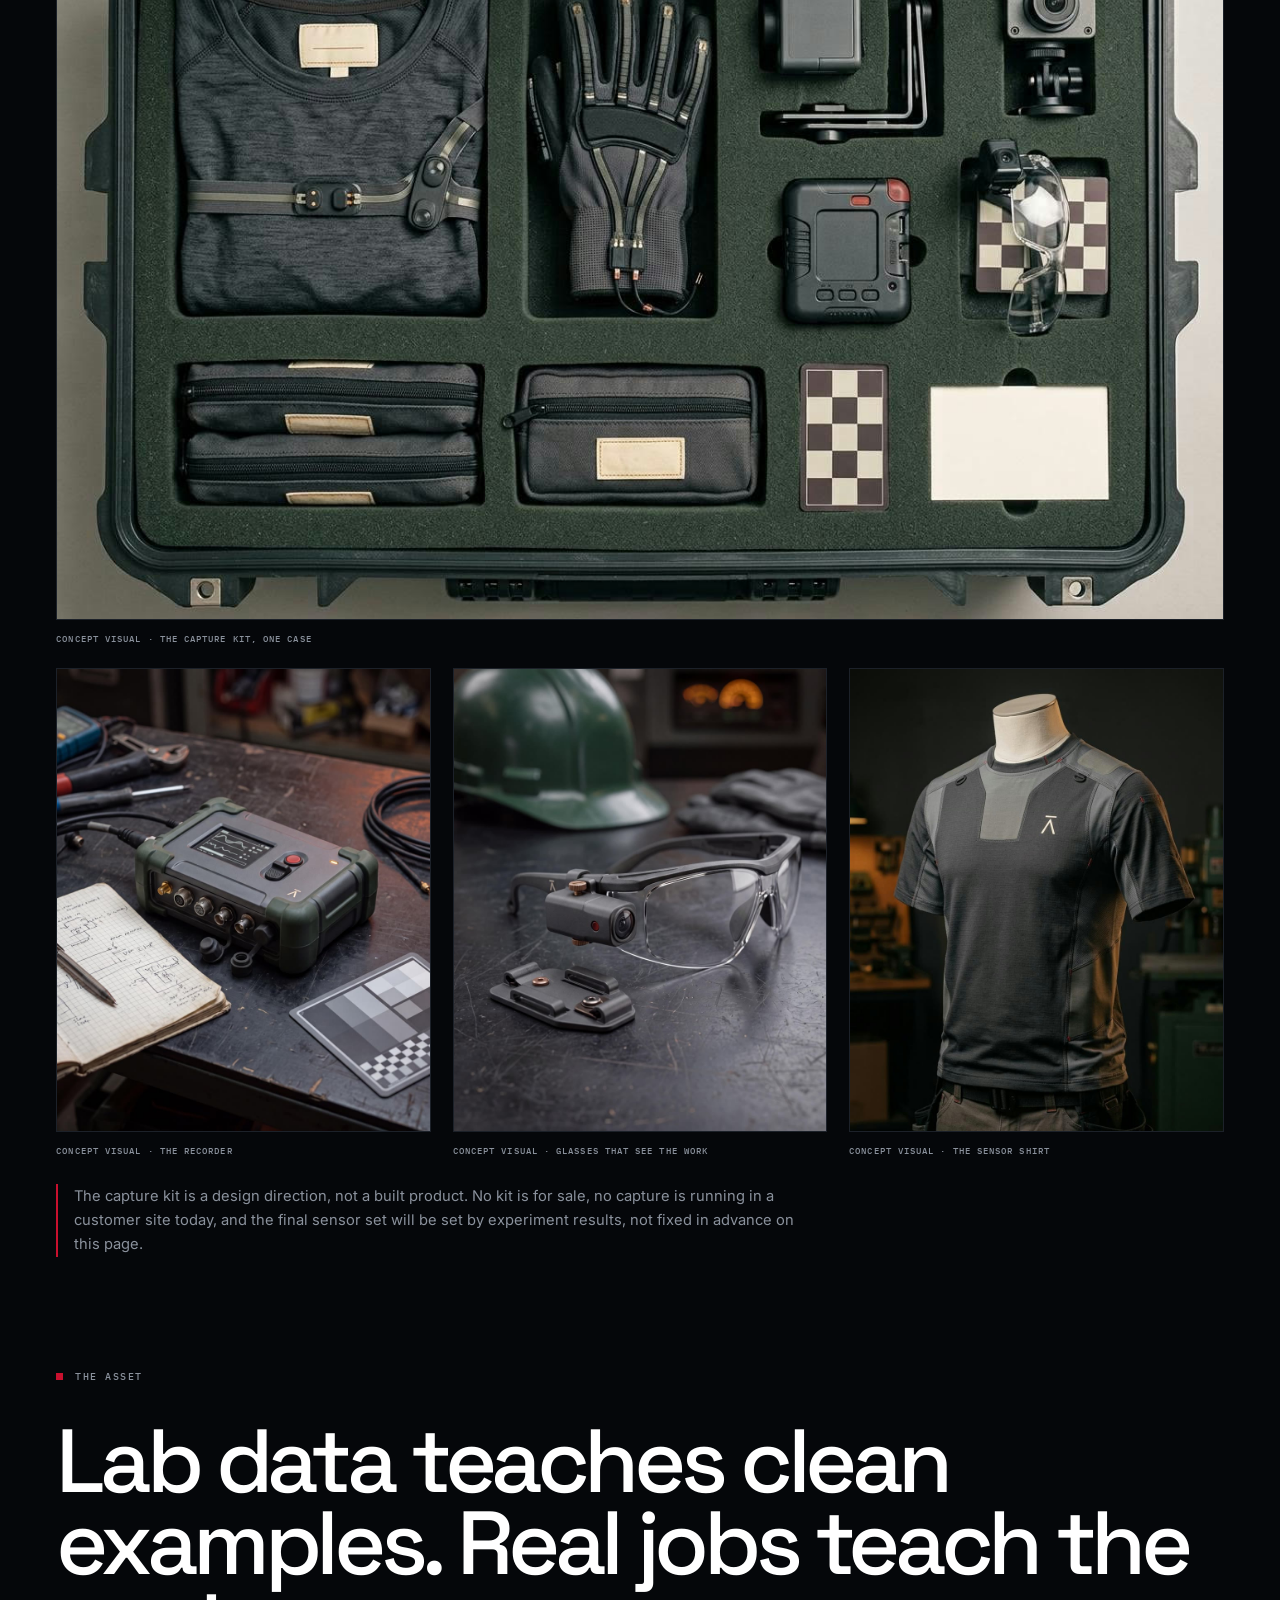
==== commit 4cd7a803: "Add files via upload" ====
--- a/index.html
+++ b/index.html
@@ -21,8 +21,12 @@
   <meta name="twitter:image" content="https://antigrav.si/antigravity-og.png" />
   <meta name="twitter:image:alt" content="Antigravity Analytics. Intelligence for the physical world." />
   <link rel="canonical" href="https://antigrav.si/" />
+  <link rel="alternate" type="text/markdown" href="https://antigrav.si/index.md" />
+  <link rel="describedby" href="https://antigrav.si/llms.txt" />
   <meta name="robots" content="index, follow" />
   <script type="application/ld+json">{"@context":"https://schema.org","@type":"Organization","name":"Antigravity Analytics","legalName":"Antigravity Analytics Private Limited","url":"https://antigrav.si/","email":"hello@antigrav.si","description":"From kitchens to field operations to machines: governed software and AI for work in the physical world.","sameAs":["https://www.linkedin.com/company/143996480","https://www.instagram.com/antigravityanalytics","https://www.threads.com/@antigravityanalytics","https://x.com/antigrav_si"]}</script>
+  <script type="application/ld+json">{"@context":"https://schema.org","@type":"WebSite","name":"Antigravity Analytics","url":"https://antigrav.si/","publisher":{"@type":"Organization","name":"Antigravity Analytics","legalName":"Antigravity Analytics Private Limited","url":"https://antigrav.si/"}}</script>
+  <script type="application/ld+json">{"@context":"https://schema.org","@type":"SoftwareApplication","name":"Mise","applicationCategory":"BusinessApplication","operatingSystem":"Web","url":"https://antigrav.si/mise","description":"Software that runs the back of a kitchen. Mise keeps one true list of your recipes. Every sale works out which ingredients it used. When stock runs low, Mise writes the order. A person approves it before anything is bought.","publisher":{"@type":"Organization","name":"Antigravity Analytics","legalName":"Antigravity Analytics Private Limited","url":"https://antigrav.si/"}}</script>
   <link rel="icon" href="data:image/svg+xml,%3Csvg xmlns='http://www.w3.org/2000/svg' viewBox='0 0 100 100'%3E%3Crect width='100' height='100' rx='22' fill='%2305070A'/%3E%3Crect x='31.4' y='18.3' width='37.5' height='3.9' fill='%23FFFFFF'/%3E%3Cpath d='M50 27.5L22.95 83.3L31.37 83.3L50 36.3L68.63 83.3L77.05 83.3Z' fill='%23FFFFFF'/%3E%3C/svg%3E" />
   <link rel="preconnect" href="https://fonts.googleapis.com" />
   <link rel="preconnect" href="https://fonts.gstatic.com" crossorigin />
@@ -78,7 +82,7 @@
 
     .product{min-height:100svh;display:flex;flex-direction:column;justify-content:flex-end;padding:120px var(--pad) 54px}.product::before{background:linear-gradient(90deg,rgba(5,7,10,.9) 0%,rgba(5,7,10,.72) 48%,rgba(5,7,10,.36) 100%)}.product-wrap{max-width:900px}.product-tag{display:inline-flex;gap:14px;align-items:center;margin-bottom:34px;color:#fff;font:500 10px/1 var(--mono);letter-spacing:.15em;text-transform:uppercase}.product-tag span{color:var(--red)}.product h2{margin-bottom:34px}.product-copy{max-width:650px;margin:0;color:var(--grey-bright);font-size:clamp(1.04rem,1.5vw,1.32rem);line-height:1.7}.cycle{margin-top:55px;display:grid;grid-template-columns:repeat(3,1fr);max-width:960px;border-top:1px solid rgba(255,255,255,.22);border-bottom:1px solid rgba(255,255,255,.22)}.cycle div{min-height:120px;padding:20px 22px 20px 0;border-right:1px solid rgba(255,255,255,.16)}.cycle div:not(:first-child){padding-left:22px}.cycle div:last-child{border-right:0}.cycle small{display:block;color:var(--grey);font:400 9px/1 var(--mono);letter-spacing:.11em;text-transform:uppercase;margin-bottom:26px}.cycle b{font:500 clamp(.95rem,1.3vw,1.2rem)/1.3 var(--display)}
 
-    .arc{padding:0 var(--pad);min-height:180svh}.arc::before{background:rgba(5,7,10,.74)}.arc::after{height:25%}.arc-films{position:absolute;inset:0;z-index:-3}.arc-films .film{z-index:0;opacity:0}.arc-films .film.active{opacity:1}.arc-scope{display:flex;align-items:center;gap:12px;margin-top:28px;color:var(--grey);font:500 9px/1 var(--mono);letter-spacing:.1em;text-transform:uppercase}.arc-scope i{width:44px;height:1px;background:var(--line);position:relative}.arc-scope i::after{content:"";position:absolute;inset:0;background:var(--red);transform-origin:left;animation:scopeLine 3s ease-in-out infinite}@keyframes scopeLine{0%,20%{transform:scaleX(.1)}80%,100%{transform:scaleX(1)}}.arc-head{min-height:78svh;display:flex;flex-direction:column;justify-content:end;padding:120px 0 70px;border-bottom:1px solid rgba(255,255,255,.18)}.arc-head h2{max-width:1100px}.arc-head p:last-of-type{max-width:610px;margin:34px 0 0;color:var(--grey-bright);font-size:clamp(1rem,1.3vw,1.2rem)}
+    .arc{padding:0 var(--pad);min-height:180svh}.arc::before{background:rgba(5,7,10,.45)}.arc::after{height:25%}.arc-films{position:absolute;inset:0;z-index:-3}.arc-films .film{z-index:0;opacity:0}.arc-films .film.active{opacity:1}.arc-scope{display:flex;align-items:center;gap:12px;margin-top:28px;color:var(--grey);font:500 9px/1 var(--mono);letter-spacing:.1em;text-transform:uppercase}.arc-scope i{width:44px;height:1px;background:var(--line);position:relative}.arc-scope i::after{content:"";position:absolute;inset:0;background:var(--red);transform-origin:left;animation:scopeLine 3s ease-in-out infinite}@keyframes scopeLine{0%,20%{transform:scaleX(.1)}80%,100%{transform:scaleX(1)}}.arc-head{min-height:78svh;display:flex;flex-direction:column;justify-content:end;padding:120px 0 70px;border-bottom:1px solid rgba(255,255,255,.18)}.arc-head h2{max-width:1100px}.arc-head p:last-of-type{max-width:610px;margin:34px 0 0;color:var(--grey-bright);font-size:clamp(1rem,1.3vw,1.2rem)}
     .arc-steps{position:relative}.arc-line{position:absolute;left:33px;top:0;bottom:0;width:1px;background:rgba(255,255,255,.19)}.arc-step{min-height:54svh;display:grid;grid-template-columns:68px minmax(150px,.55fr) minmax(260px,.65fr);gap:clamp(22px,6vw,90px);align-items:center;border-bottom:1px solid rgba(255,255,255,.16);position:relative}.arc-node{width:9px;height:9px;background:var(--red);margin-left:29px;box-shadow:0 0 0 10px rgba(5,7,10,.8)}.arc-stage{font:500 clamp(2.4rem,5vw,5.8rem)/.93 var(--display);letter-spacing:-.055em;margin:0}.arc-detail{max-width:520px}.arc-detail small{display:block;margin-bottom:20px;color:var(--red);font:500 9px/1 var(--mono);letter-spacing:.14em;text-transform:uppercase}.arc-detail p{margin:0;color:var(--grey-bright);font-size:clamp(1rem,1.3vw,1.18rem);line-height:1.7}.arc-detail .state{display:inline-block;margin-top:24px;padding-top:13px;border-top:1px solid rgba(255,255,255,.2);color:#fff;font:400 9px/1 var(--mono);letter-spacing:.12em;text-transform:uppercase}
 
     .numbers{padding:clamp(90px,12vw,160px) var(--pad)}.number-grid{border-top:1px solid var(--line);display:grid;grid-template-columns:repeat(3,1fr)}.number-item{min-height:220px;padding:34px 26px 17px 0;border-right:1px solid var(--line);display:flex;flex-direction:column;justify-content:space-between}.number-item:not(:first-child){padding-left:26px}.number-item:last-child{border-right:0}.num{font:500 clamp(3.6rem,7vw,7.4rem)/.85 var(--display);letter-spacing:-.065em}.num-label{max-width:220px;color:var(--grey);font:400 10px/1.5 var(--mono);letter-spacing:.08em;text-transform:uppercase}
@@ -115,6 +119,10 @@
       .principle{grid-template-columns:36px 1fr 9px;min-height:106px;gap:12px}.principle h3{font-size:clamp(1.35rem,7vw,2.2rem)}
       .film-control{top:84px;right:20px}.film-state{top:87px;left:20px}.hero .film-control{top:82px}.analysis-layer,.product .analysis-layer,.horizon .analysis-layer{top:24%;right:0;width:100vw;height:23%;opacity:.34}.arc .analysis-layer{position:absolute;top:25vh;right:0;width:100vw;height:22vh;margin:0;transform:none}.analysis-readout{left:20%;font-size:7px}.map-node{padding:18px;min-height:132px}.map-node b{font-size:1rem}.horizon{padding-top:110px;padding-bottom:150px}.horizon-stage::before{right:-50vw;bottom:-24vh;width:120vh}.singularity{right:-7%;top:13%;width:190px}.trajectory{inset:20% -16% 22% 18%;width:98%}.mars-lander{right:8%;top:51%;width:90px}.mission-readouts{left:20px;right:20px;bottom:24px;grid-template-columns:1fr}.mission-readouts span{padding:8px 0}.mission-readouts span+span{padding-left:0;border-left:0;border-top:1px solid rgba(255,255,255,.12)}.manifesto{font-size:clamp(2.2rem,11vw,4rem)}.pathway{grid-template-columns:1fr;gap:14px;align-items:start}.pathway h3{font-size:1.8rem}.pathway p,.pathway-action,.pathway-status{grid-column:1}.pathway-action{width:100%}.investor-mail{align-items:flex-start;flex-direction:column;overflow-wrap:anywhere}.mail-actions{grid-template-columns:1fr}.mail-link{align-items:flex-start;flex-direction:column;overflow-wrap:anywhere;padding-right:0}.mail-link span:first-child{font-size:clamp(1rem,5.2vw,1.5rem)}.copy-mail{min-height:52px;border-left:0;border-top:1px solid var(--line)}footer{grid-template-columns:1fr}.footer-brand{grid-column:auto}.cookie-banner{padding:10px 14px}.cookie-actions{display:grid;grid-template-columns:1fr 1fr}.cookie-actions button{width:100%}
     }
+    @media(max-width:430px){
+      .hero{padding-top:150px}
+      .hero-title{font-size:12.4vw;white-space:nowrap;max-width:none;overflow-wrap:normal}
+    }
     @media(prefers-reduced-motion:reduce){html{scroll-behavior:auto}.boot{display:none}.motion-ready .reveal{opacity:1;transform:none;transition:none}.scroll-cue i::after,.analysis-layer::before,.analysis-layer::after,.analysis-trace path,.horizon-stage,.horizon-stage *{animation:none!important}.film{display:none}.analysis-layer{display:none}}
   .mise-cta{transition:background .25s ease,border-color .25s ease,transform .25s cubic-bezier(.16,1,.3,1),box-shadow .25s ease}.mise-cta:hover{background:rgba(255,255,255,.07);border-color:rgba(255,255,255,.35);transform:translateY(-2px);box-shadow:0 12px 32px rgba(0,0,0,.35)}</style>
 <!-- 100% privacy-first analytics -->
@@ -131,6 +139,82 @@
 .mise-cta:active{transform:translateY(0) scale(.98);box-shadow:none}
 @media(max-width:640px){.cookie-banner{flex-direction:column;align-items:stretch;gap:8px}.cookie-banner p{font-size:.8rem;line-height:1.45}.cookie-banner strong{margin-bottom:4px}}
 </style>
+<style>
+.concept-caption{position:absolute;z-index:4;left:var(--pad);margin:0;color:var(--grey-bright);font:500 9px/1 var(--mono);letter-spacing:.13em;text-transform:uppercase;background:rgba(5,7,10,.55);padding:7px 10px;backdrop-filter:blur(8px);-webkit-backdrop-filter:blur(8px)}
+.concept-caption::before{content:"";display:inline-block;width:6px;height:6px;background:var(--red);margin-right:8px;vertical-align:1px}
+.concept-caption--hero{top:96px}
+.concept-caption--arc{bottom:26px}
+.status-strip{display:flex;flex-wrap:wrap;gap:14px 34px;border-top:1px solid rgba(255,255,255,.2);margin-top:28px;padding-top:18px;position:relative;z-index:2}
+.status-item{display:flex;align-items:center;gap:9px;color:var(--grey-bright);font:400 10px/1.5 var(--mono);letter-spacing:.08em;text-transform:uppercase}
+.status-item b{color:#fff;font-weight:500}
+.status-dot{width:7px;height:7px;background:var(--red);flex:0 0 auto}
+.problem-cards{display:grid;grid-template-columns:repeat(3,1fr);gap:1px;background:var(--line);border:1px solid var(--line);margin-top:clamp(64px,8vw,110px)}
+.problem-card{background:var(--ink-2);padding:28px 26px 24px}
+.problem-card small{display:block;margin-bottom:20px;color:var(--red);font:500 9px/1 var(--mono);letter-spacing:.14em;text-transform:uppercase}
+.problem-card p{margin:0;color:var(--grey-bright);font-size:1rem;line-height:1.65}
+.problem-card .card-note{margin-top:18px;color:var(--grey);font:400 9px/1.5 var(--mono);letter-spacing:.08em;text-transform:uppercase}
+.staircase{border-bottom:1px solid var(--line)}
+.staircase-intro{max-width:680px;margin:34px 0 0;color:var(--grey-bright);font-size:clamp(1rem,1.35vw,1.22rem);line-height:1.7}
+.stair-steps{margin-top:clamp(56px,7vw,90px);border-top:1px solid var(--line)}
+.stair-step{display:grid;grid-template-columns:minmax(240px,.8fr) minmax(0,1.2fr);gap:clamp(26px,5vw,80px);padding:38px 0;border-bottom:1px solid var(--line)}
+.stair-num{display:block;color:var(--red);font:500 11px/1 var(--mono);letter-spacing:.14em;margin-bottom:18px}
+.stair-step h3{margin:0;font:500 clamp(1.7rem,3vw,2.9rem)/1.02 var(--display);letter-spacing:-.04em}
+.stair-line{margin:16px 0 0;color:#fff;font-size:1.02rem;line-height:1.6}
+.stair-rows{display:grid;gap:22px}
+.stair-rows small{display:block;margin-bottom:7px;color:var(--grey);font:500 9px/1 var(--mono);letter-spacing:.13em;text-transform:uppercase}
+.stair-rows p{margin:0;color:var(--grey-bright);line-height:1.65}
+.staircase-caption{max-width:760px;margin:clamp(44px,6vw,70px) 0 0;color:#fff;font:500 clamp(1.05rem,1.6vw,1.45rem)/1.4 var(--display);letter-spacing:-.02em}
+.staircase-actions{display:flex;gap:12px;flex-wrap:wrap;margin-top:30px}
+.stage-note{max-width:820px;margin:34px 0 0;color:var(--grey-bright);font-size:1rem;line-height:1.65}
+.principle p{margin:10px 0 0;color:#4A4F57;font-size:.98rem;line-height:1.6;max-width:56ch}
+.method-films{display:grid;grid-template-columns:1fr 1fr;gap:22px;margin-top:clamp(56px,7vw,90px)}
+.closeup-figure{margin:0}
+.closeup-film{display:block;width:100%;aspect-ratio:1/1;object-fit:cover;background:#0B0E13;border:1px solid var(--pale-line)}
+.closeup-figure figcaption{margin-top:12px;color:#626872;font:500 9px/1.5 var(--mono);letter-spacing:.12em;text-transform:uppercase}
+.asset{border-bottom:1px solid var(--line)}
+.asset-intro{max-width:700px;margin:34px 0 0;color:var(--grey-bright);font-size:clamp(1rem,1.35vw,1.22rem);line-height:1.7}
+.kit-callouts{display:grid;grid-template-columns:repeat(3,1fr);gap:1px;background:var(--line);border:1px solid var(--line);margin-top:clamp(48px,6vw,80px)}
+.kit-callout{background:var(--ink-2);padding:24px 22px}
+.kit-callout small{display:block;margin-bottom:14px;color:#fff;font:500 9px/1 var(--mono);letter-spacing:.13em;text-transform:uppercase}
+.kit-callout p{margin:0;color:var(--grey-bright);font-size:.95rem;line-height:1.6}
+.kit-callout--record small{color:var(--red)}
+.kit-figures{margin-top:clamp(48px,6vw,80px)}
+.kit-figure{margin:0}
+.kit-figure img{display:block;width:100%;height:auto;background:var(--ink-2);border:1px solid var(--line)}
+.kit-figure figcaption{margin-top:12px;color:var(--grey);font:500 9px/1.5 var(--mono);letter-spacing:.12em;text-transform:uppercase}
+.kit-figure-row{display:grid;grid-template-columns:repeat(3,1fr);gap:22px;margin-top:22px}
+.honesty-note{max-width:760px;margin:26px 0 0;color:var(--grey);font-size:.92rem;line-height:1.65;border-left:2px solid var(--red);padding-left:16px}
+.asset-eyebrow-2{margin-top:clamp(70px,9vw,120px)}
+.asset-table-wrap{margin-top:clamp(44px,6vw,70px);overflow-x:auto;border:1px solid var(--line)}
+.asset-table{width:100%;border-collapse:collapse;min-width:640px}
+.asset-table th,.asset-table td{padding:16px 18px;border-bottom:1px solid var(--line);text-align:left;vertical-align:top;line-height:1.55;font-size:.95rem}
+.asset-table thead th{color:#fff;font:500 9px/1.3 var(--mono);letter-spacing:.12em;text-transform:uppercase}
+.asset-table tbody th{color:#fff;font:500 9px/1.5 var(--mono);letter-spacing:.12em;text-transform:uppercase;white-space:nowrap}
+.asset-table td{color:var(--grey-bright)}
+.visually-hidden{position:absolute;width:1px;height:1px;overflow:hidden;clip:rect(0 0 0 0);white-space:nowrap}
+.model-title{margin:clamp(56px,7vw,90px) 0 0;font:500 clamp(1.4rem,2.6vw,2.4rem)/1.1 var(--display);letter-spacing:-.03em}
+.model-blocks{display:grid;grid-template-columns:repeat(3,1fr);gap:1px;background:var(--line);border:1px solid var(--line);margin-top:30px}
+.model-block{background:var(--ink-2);padding:24px 22px}
+.model-block small{display:block;margin-bottom:16px;color:var(--red);font:500 9px/1 var(--mono);letter-spacing:.14em;text-transform:uppercase}
+.model-block b{display:block;font:500 clamp(1.3rem,2.2vw,2rem)/1.05 var(--display);letter-spacing:-.03em;margin-bottom:12px}
+.model-block p{margin:0;color:var(--grey-bright);font-size:.95rem;line-height:1.6}
+.state-link{text-decoration:none}
+.state-link:hover,.state-link:focus-visible{color:var(--red)}
+@media(max-width:900px){
+  .problem-cards{grid-template-columns:1fr}
+  .stair-step{grid-template-columns:1fr;gap:20px}
+  .kit-callouts{grid-template-columns:1fr 1fr}
+  .model-blocks{grid-template-columns:1fr}
+  .status-strip{flex-direction:column;gap:10px}
+}
+@media(max-width:600px){
+  .method-films{grid-template-columns:1fr}
+  .kit-callouts{grid-template-columns:1fr}
+  .kit-figure-row{grid-template-columns:1fr}
+  .concept-caption--hero{top:84px;left:20px}
+  .concept-caption--arc{left:20px;bottom:18px}
+}
+</style>
 </head>
 <body class="booting">
   <a class="skip" href="#main">Skip to content</a>
@@ -147,14 +231,15 @@
       <svg viewBox="0 0 100 100" aria-hidden="true"><rect x="31.4" y="18.3" width="37.5" height="3.9" fill="currentColor"/><path d="M50 27.5L22.95 83.3L31.37 83.3L50 36.3L68.63 83.3L77.05 83.3Z" fill="currentColor"/></svg><span>ANTIGRAVITY ANALYTICS</span>
     </a>
     <button class="menu-toggle" id="menu-toggle" type="button" aria-expanded="false" aria-controls="nav-links" aria-label="Open navigation"><i></i></button>
-    <div class="nav-links" id="nav-links"><a href="#company">Company</a><a href="#mise">Mise</a><a href="#arc">The arc</a><a href="#method">Method</a><a href="#horizon">Horizon</a><a href="#work-with-us">Work with us</a><a href="#contact">Contact</a></div>
+    <div class="nav-links" id="nav-links"><a href="#company">Company</a><a href="#mise">Mise</a><a href="#arc">The arc</a><a href="#method">Method</a><a href="#horizon">Horizon</a><a href="#work-with-us">Work with us</a><a href="partner.html">Partner</a><a href="#contact">Contact</a></div>
   </nav>
 
   <main id="main">
     <section class="hero film-section" aria-labelledby="hero-title">
-      <video class="film" id="hero-film" muted loop playsinline autoplay preload="auto" poster="[data-uri]" src="films/hero-film.mp4" aria-hidden="true"></video>
+      <video class="film" id="hero-film" muted loop playsinline autoplay preload="auto" poster="films/hero-walk-poster.jpg" src="films/hero-walk.mp4" aria-hidden="true"></video>
       <div class="analysis-layer" aria-hidden="true"><svg class="analysis-trace" viewBox="0 0 600 180" preserveAspectRatio="none"><path d="M0 146 C70 142 76 44 148 72 S242 158 304 95 S398 24 458 71 S541 151 600 31"/><circle cx="148" cy="72" r="4"/><circle cx="304" cy="95" r="4"/><circle cx="458" cy="71" r="4"/></svg><div class="analysis-readout"><span><i></i>Sense</span><span><i></i>Structure</span><span><i></i>Decide</span></div></div>
       <button class="film-control" type="button" data-film-toggle="hero-film" aria-pressed="false">Pause motion</button>
+      <p class="concept-caption concept-caption--hero">Concept visual</p>
       <p class="hero-kicker reveal">Antigravity Analytics Private Limited</p>
       <h1 class="hero-title reveal" id="hero-title">ANTIGRAVITY</h1>
       <div class="hero-meta reveal">
@@ -162,6 +247,11 @@
         <div class="hero-actions"><a class="btn-solid" href="/mise#circle">Book a call</a><a class="btn-line" href="/mise">See Mise</a></div>
         <span class="hero-index">Company / Product / Horizon</span>
         <a class="scroll-cue" href="#company"><i></i>Enter the system</a>
+      </div>
+      <div class="status-strip reveal" aria-label="Stage, stated plainly">
+        <span class="status-item"><i class="status-dot"></i><b>In build</b> Mise, Product 01 for kitchens</span>
+        <span class="status-item"><i class="status-dot"></i><b>In research</b> Construction, back office and project marketplace</span>
+        <span class="status-item"><i class="status-dot"></i><b>Defined</b> Mechanics, back office, job marketplace, and vehicle data</span>
       </div>
     </section>
 
@@ -175,6 +265,11 @@
           <p>But physical work is still unmeasured where it happens. Software knows what was sold and what was ordered. It does not know what was used, what was wasted, or what hands actually did. That gap wastes money and scarce labour every day. So we build physical AI setups inside real operations, kitchens first, to capture that truth and create production data that teaches machines how humans work.</p>
         </div>
       </div>
+      <div class="problem-cards reveal" aria-label="The problem, per trade">
+        <article class="problem-card"><small>Kitchens</small><p>Food prepared, food sold, and food wasted are three different numbers in most kitchens, and only one of them is in the system.</p><p class="card-note">A figure joins this card only with a named, filed source.</p></article>
+        <article class="problem-card"><small>Construction</small><p>What was contracted, what is claimed complete, what is accepted complete, and what is approved to pay are four different states, and most projects track them as one.</p><p class="card-note">A figure joins this card only with a named, filed source.</p></article>
+        <article class="problem-card"><small>Mechanics</small><p>A vehicle knows a great deal about its own fault. Most of that record never reaches the job log, the estimate, or the parts list in a usable form.</p><p class="card-note">A figure joins this card only with a named, filed source.</p></article>
+      </div>
       <div class="thesis-line reveal" aria-label="Company progression">
         <div><small>01 / Observe</small><b>Capture how work actually happens.</b></div>
         <div><small>02 / Assist</small><b>Turn operations into clear decisions.</b></div>
@@ -186,6 +281,56 @@
         <div class="map-node"><small>Decision / 03</small><b>A person decides</b><span>The system suggests · a person approves · then it happens</span></div>
         <div class="map-node"><small>Learning / 04</small><b>Lessons saved</b><span>What worked · what people chose · what changed</span></div>
       </div>
+    </section>
+
+    <section class="section staircase" id="plan" aria-labelledby="plan-title">
+      <p class="eyebrow reveal">How we build it</p>
+      <h2 class="reveal" id="plan-title">Each step funds the next, and feeds it.</h2>
+      <p class="staircase-intro reveal">We do not start with a robot and look for work for it. We start with the work, earn the right to be inside it, learn it from the inside, and only then give that learning a body.</p>
+      <div class="stair-steps">
+        <article class="stair-step reveal">
+          <div class="stair-head"><span class="stair-num">01</span><h3>Sell the service</h3><p class="stair-line">Back office plus service marketplace for physical businesses.</p></div>
+          <div class="stair-rows">
+            <div><small>What we sell or build</small><p>For kitchens, Mise. For construction and mechanics, the same pattern in their language, a back office that runs the job and a marketplace where work and specialists are posted and hired by availability and calendar.</p></div>
+            <div><small>What it produces</small><p>Revenue, real jobs running on our system, and a trusted place inside the operation.</p></div>
+            <div><small>What it makes possible next</small><p>A real operation that will let us measure the work from inside, with consent, as part of a service it already values.</p></div>
+          </div>
+        </article>
+        <article class="stair-step reveal">
+          <div class="stair-head"><span class="stair-num">02</span><h3>Capture inside the work</h3><p class="stair-line">A universal capture kit, the same in every trade.</p></div>
+          <div class="stair-rows">
+            <div><small>What we sell or build</small><p>Sensors and cameras built into things workers already wear and rooms they already work in, sold or placed through partners to better the service. Direction only today, this kit is not built yet, and the site must say so wherever the kit is described as a product.</p></div>
+            <div><small>What it produces</small><p>Primary data, a linked record of a real job, what hands did, what was used, in what order, and what the outcome was.</p></div>
+            <div><small>What it makes possible next</small><p>A dataset no lab study and no outside dataset contains, commercial physical work captured from inside.</p></div>
+          </div>
+        </article>
+        <article class="stair-step reveal">
+          <div class="stair-head"><span class="stair-num">03</span><h3>Compare with the world</h3><p class="stair-line">Primary data checked against secondary data, in one common form.</p></div>
+          <div class="stair-rows">
+            <div><small>What we sell or build</small><p>A single representation for physical work, so kitchen, construction, and mechanic episodes can be compared and trained together without rebuilding the format per trade. Our research name for the current draft of that format is the Physical Work Episode, described in plain language on the research log.</p></div>
+            <div><small>What it produces</small><p>A clear map of where real work differs from lab and public data, and where outside data can be trusted.</p></div>
+            <div><small>What it makes possible next</small><p>Training that starts from truth about real work, not only from clean examples.</p></div>
+          </div>
+        </article>
+        <article class="stair-step reveal">
+          <div class="stair-head"><span class="stair-num">04</span><h3>Train one brain</h3><p class="stair-line">One brain that learns across jobs and across trades.</p></div>
+          <div class="stair-rows">
+            <div><small>What we sell or build</small><p>A small brain first, tested on narrow, measured tasks, then widened only where the results pass. Research in progress today, no trained general brain is claimed on this site.</p></div>
+            <div><small>What it produces</small><p>Skills that transfer, grasping, tool use, sequencing, and recovery from errors, learned from many jobs, not one demonstration.</p></div>
+            <div><small>What it makes possible next</small><p>Intelligence that a body can use, tested back in real jobs, not only in a lab.</p></div>
+          </div>
+        </article>
+        <article class="stair-step reveal">
+          <div class="stair-head"><span class="stair-num">05</span><h3>Give it a body</h3><p class="stair-line">Partner for a body first, ship our own when the economics hold.</p></div>
+          <div class="stair-rows">
+            <div><small>What we sell or build</small><p>A partnership with a mechatronics company that already builds a capable body, or, when the money and the results are there, our own robots, placed into the same trades we already serve.</p></div>
+            <div><small>What it produces</small><p>One general purpose robot that can work across the jobs it was trained inside.</p></div>
+            <div><small>What it makes possible next</small><p>Every new trade we enter becomes a new skill for robots already placed, which makes each placed robot more valuable over time.</p></div>
+          </div>
+        </article>
+      </div>
+      <p class="staircase-caption reveal">The Antigravity staircase: service first, capture inside the work, comparison with the world, one brain, then a body. Each step is a business on its own and the training ground for the next.</p>
+      <div class="staircase-actions reveal"><a class="btn-solid" href="/mise#circle">Book a call</a><a class="btn-line" href="#arc">See where we work</a></div>
     </section>
 
     <section class="product film-section" id="mise" aria-labelledby="mise-title">
@@ -208,43 +353,121 @@
 
     <section class="arc film-section" id="arc" aria-labelledby="arc-title">
       <div class="arc-films" aria-hidden="true">
-        <video class="film active" id="arc-kitchen-film" muted loop playsinline preload="none" poster="[data-uri]" data-src="films/arc-kitchen-film.mp4"></video>
-        <video class="film" id="arc-field-film" muted loop playsinline preload="none" poster="[data-uri]" data-src="films/arc-field-film.mp4"></video>
-        <video class="film" id="arc-machine-film" muted loop playsinline preload="none" poster="[data-uri]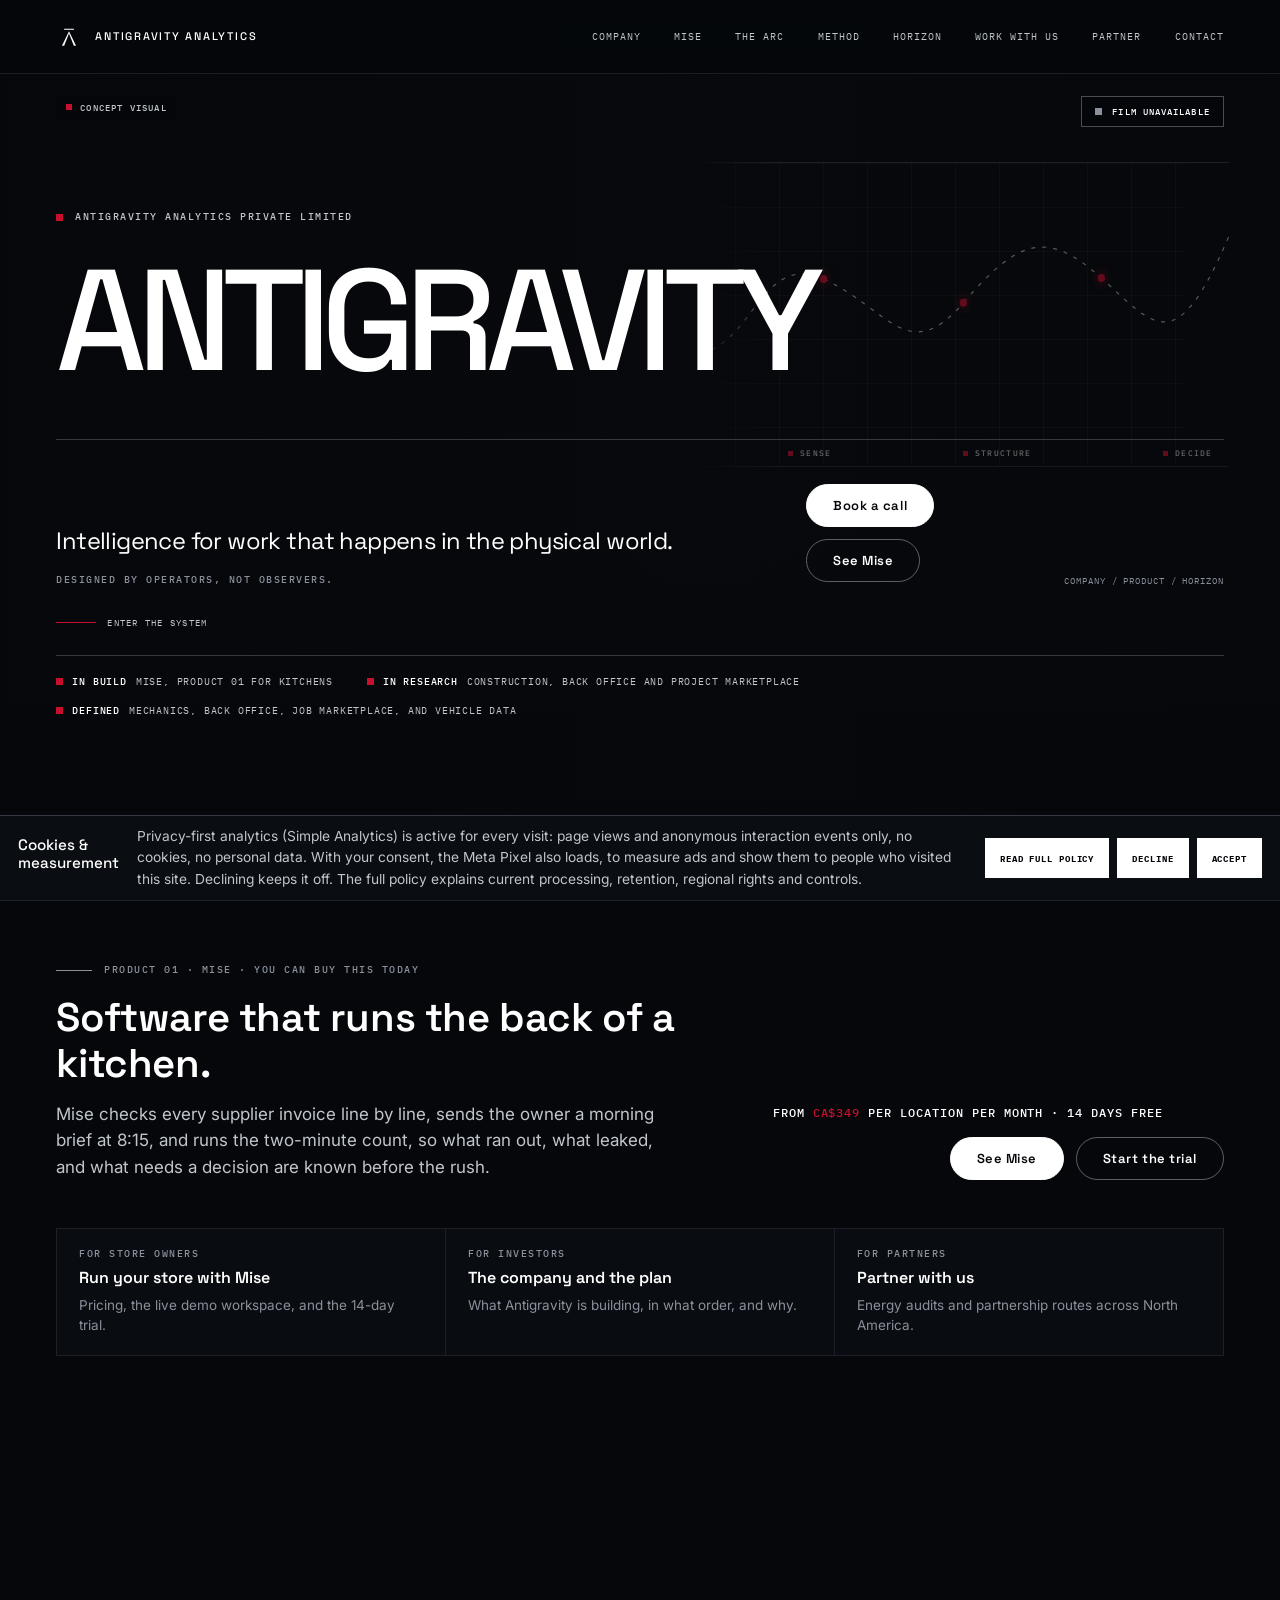
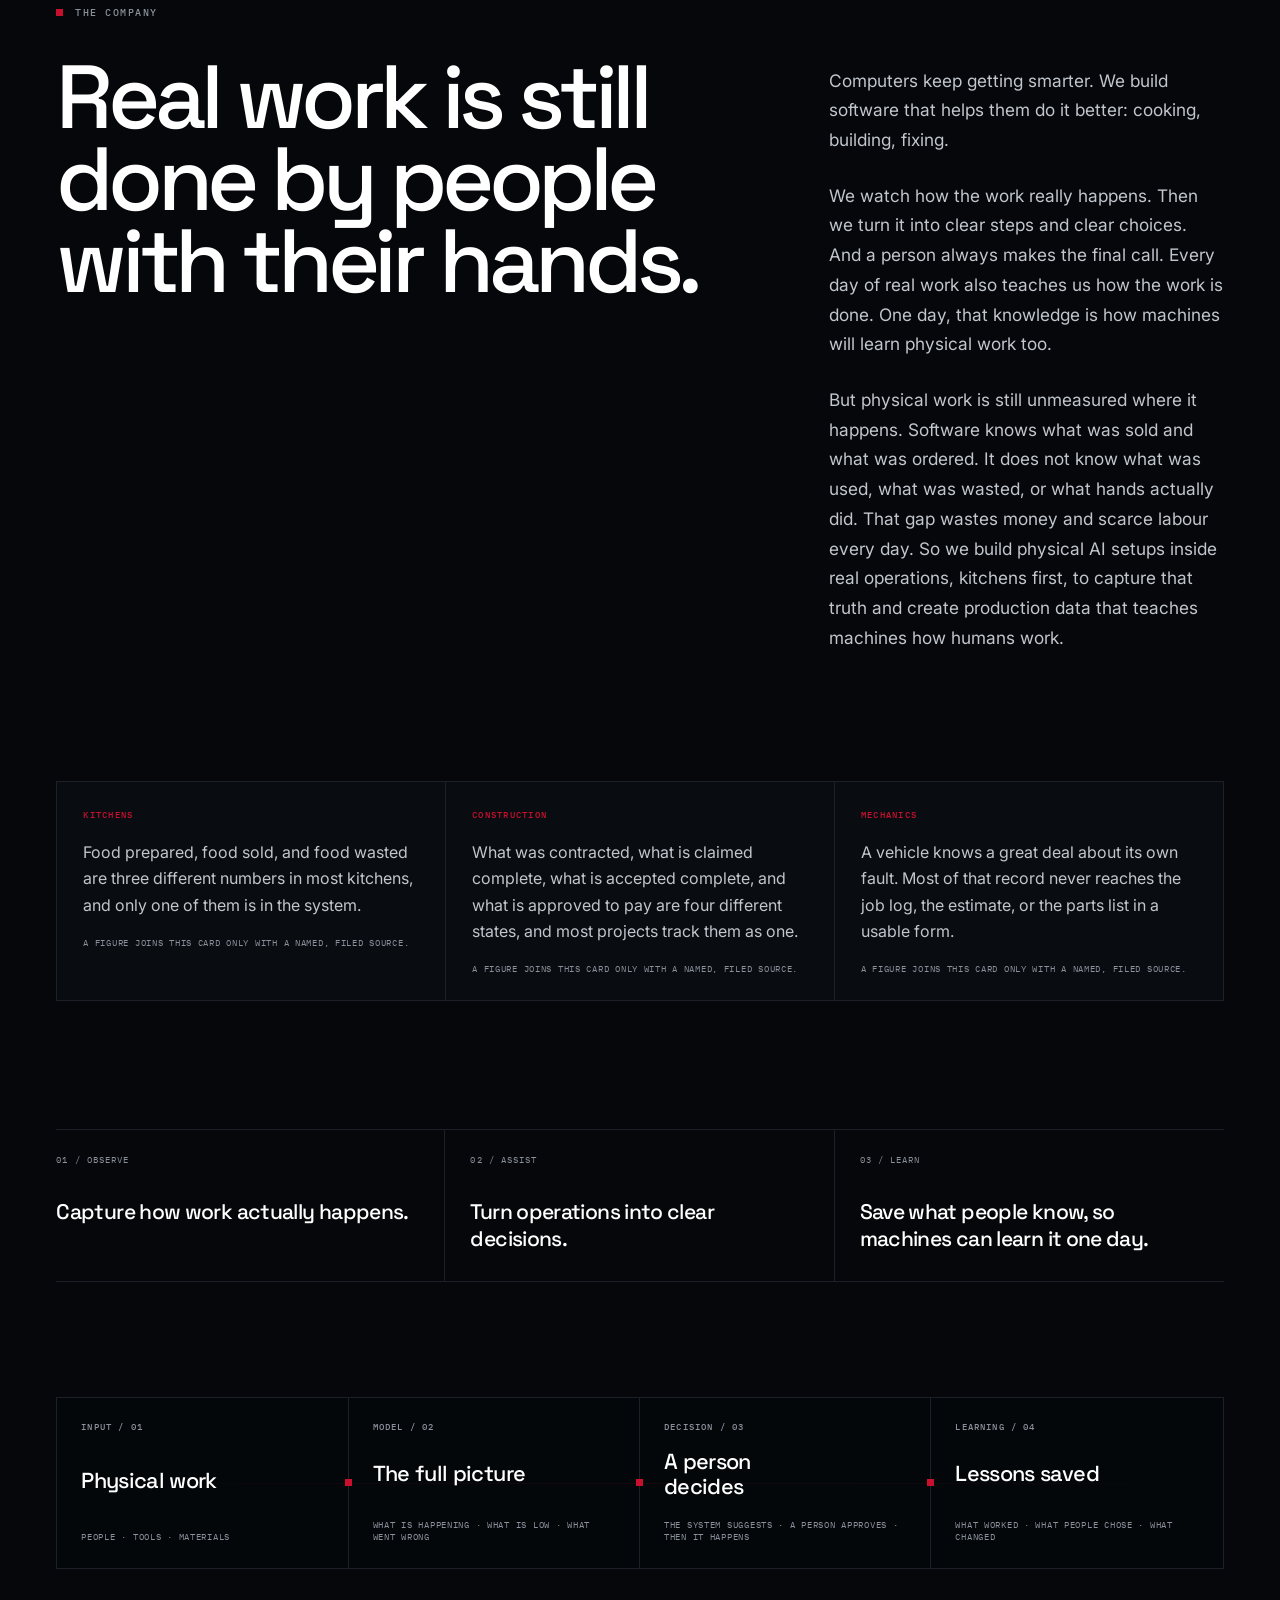
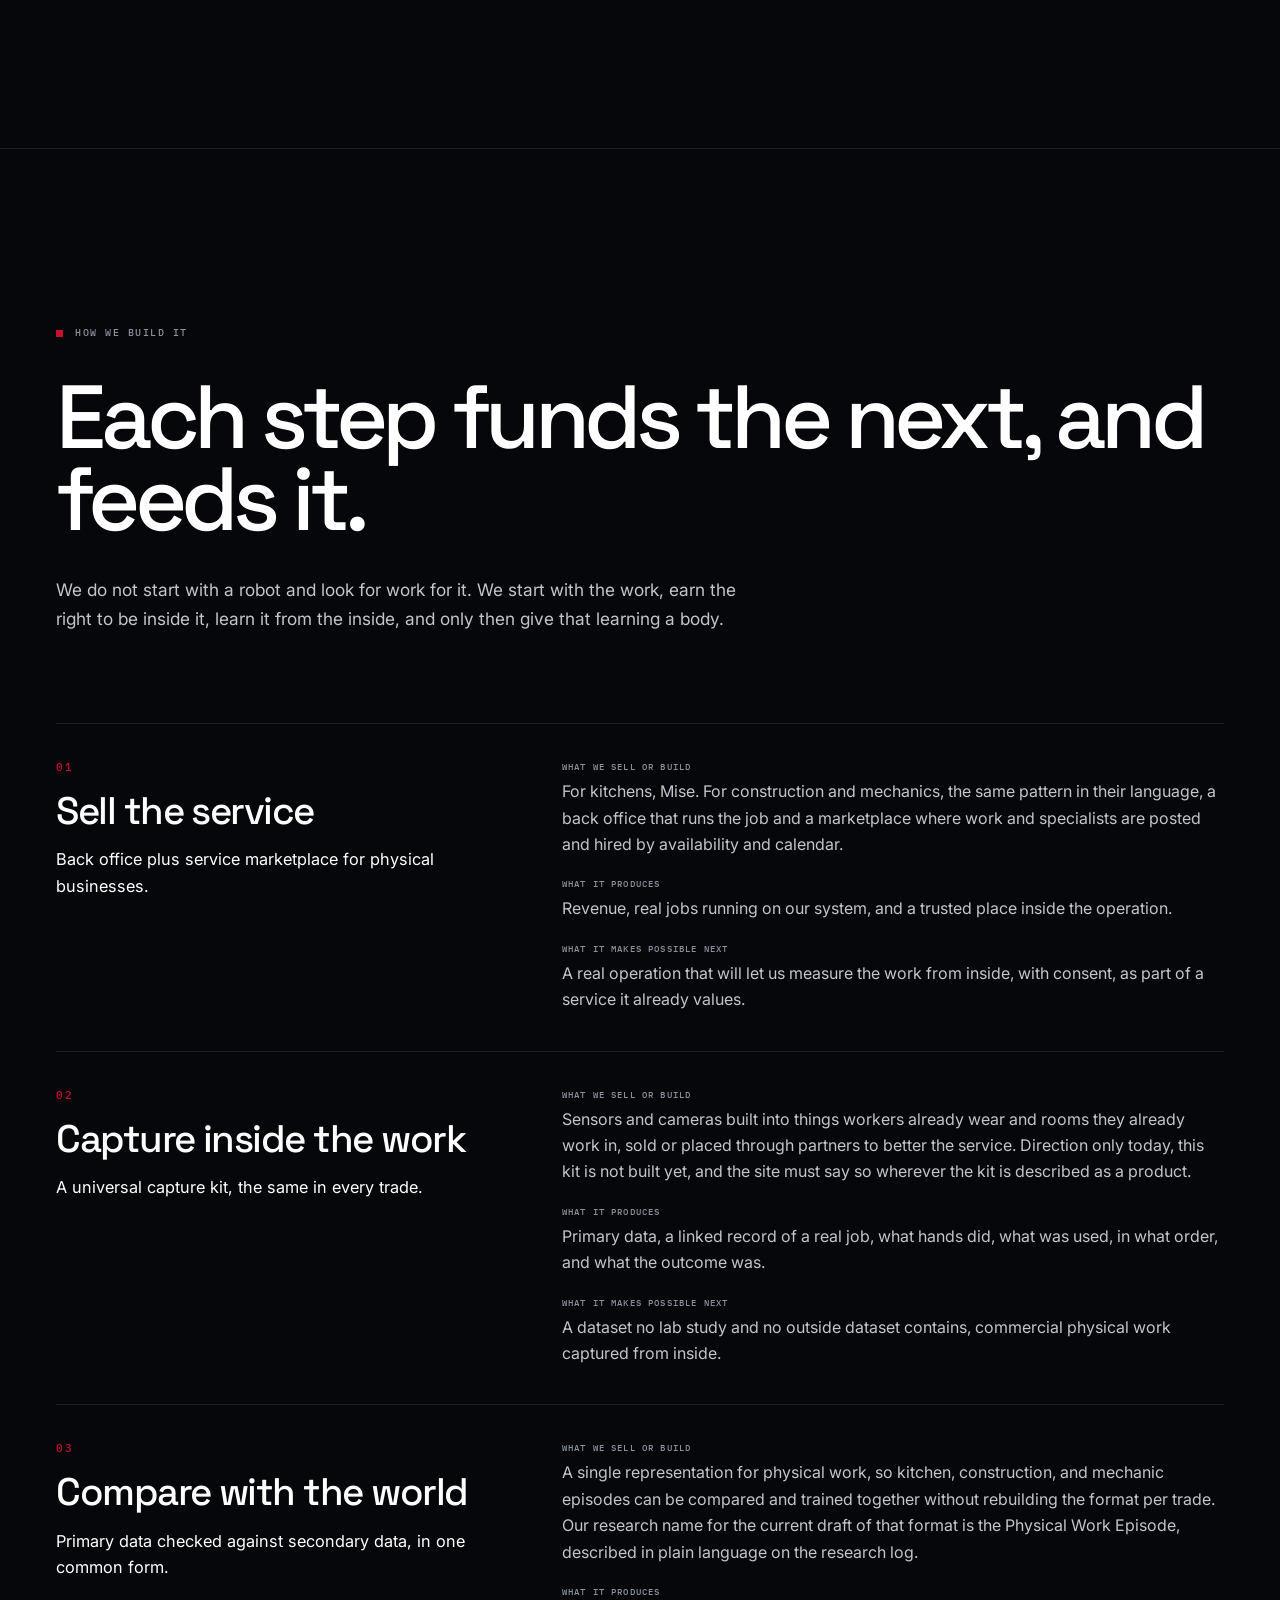
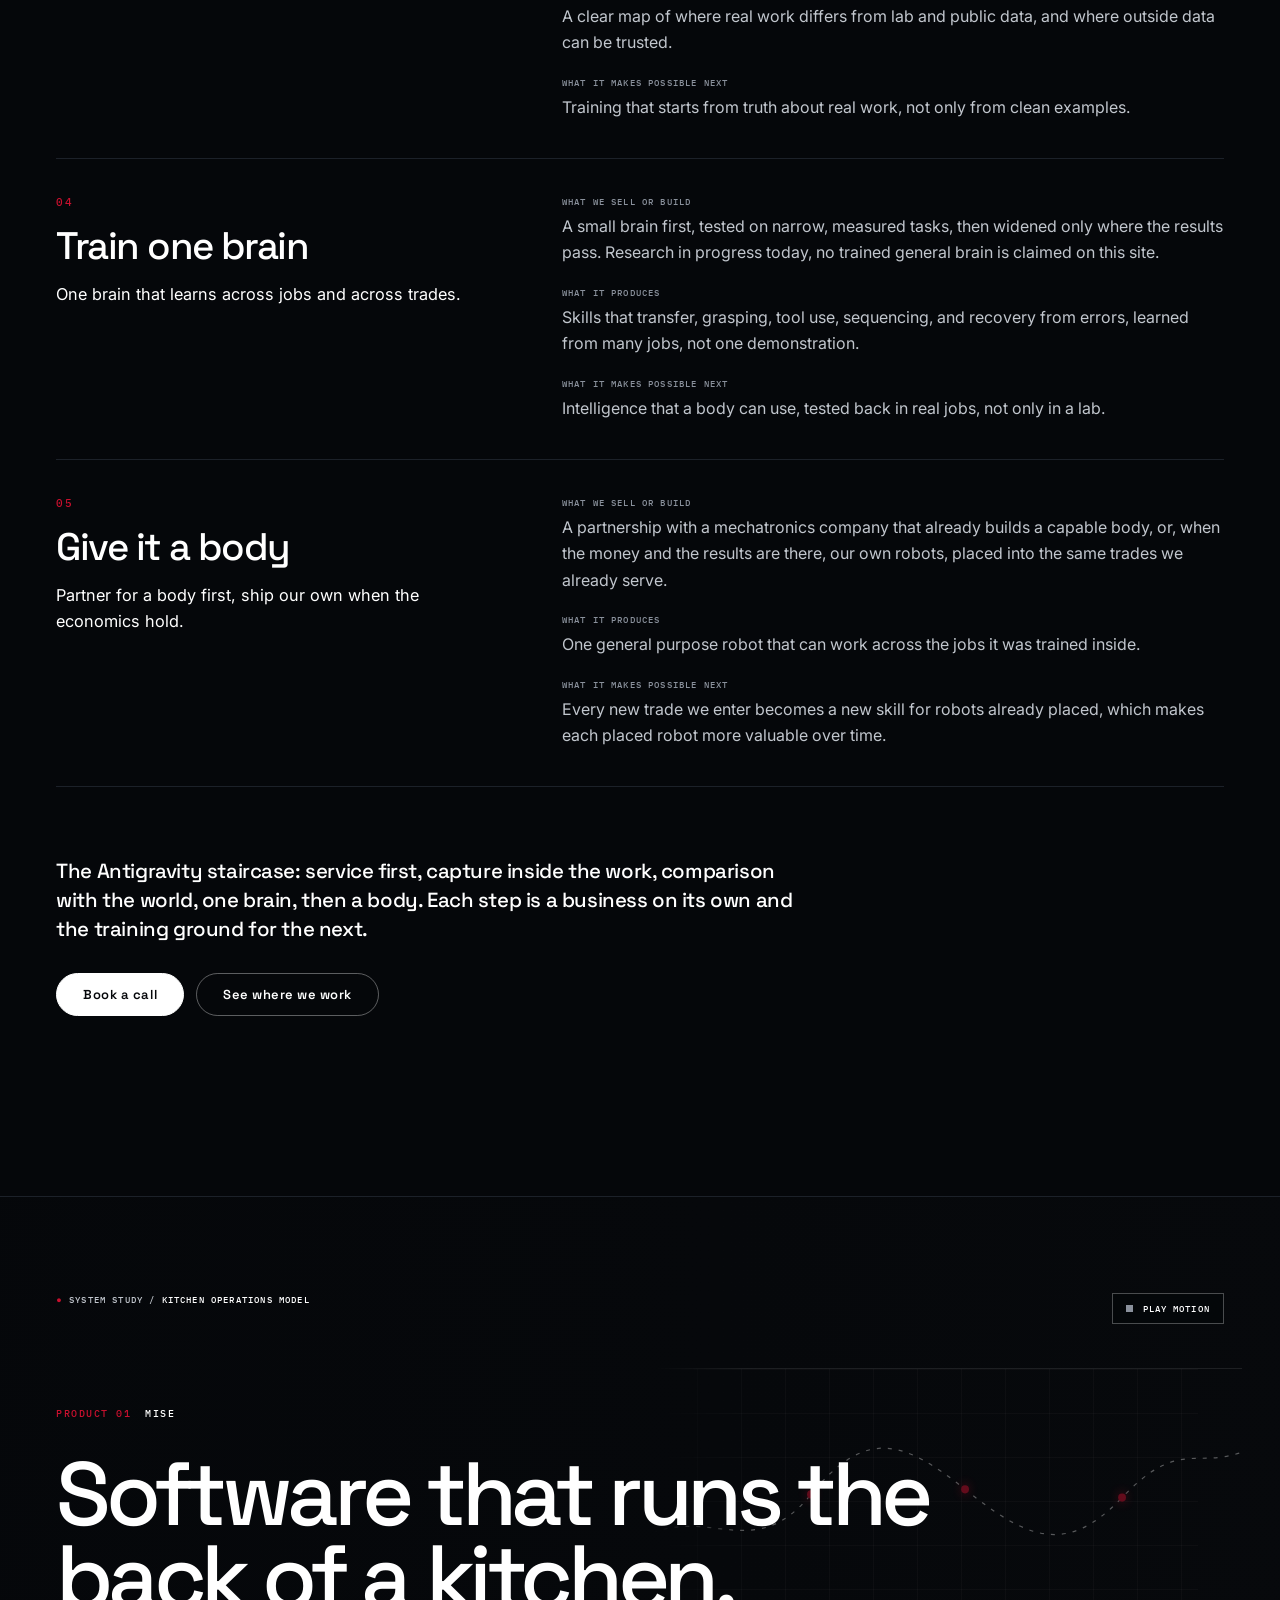
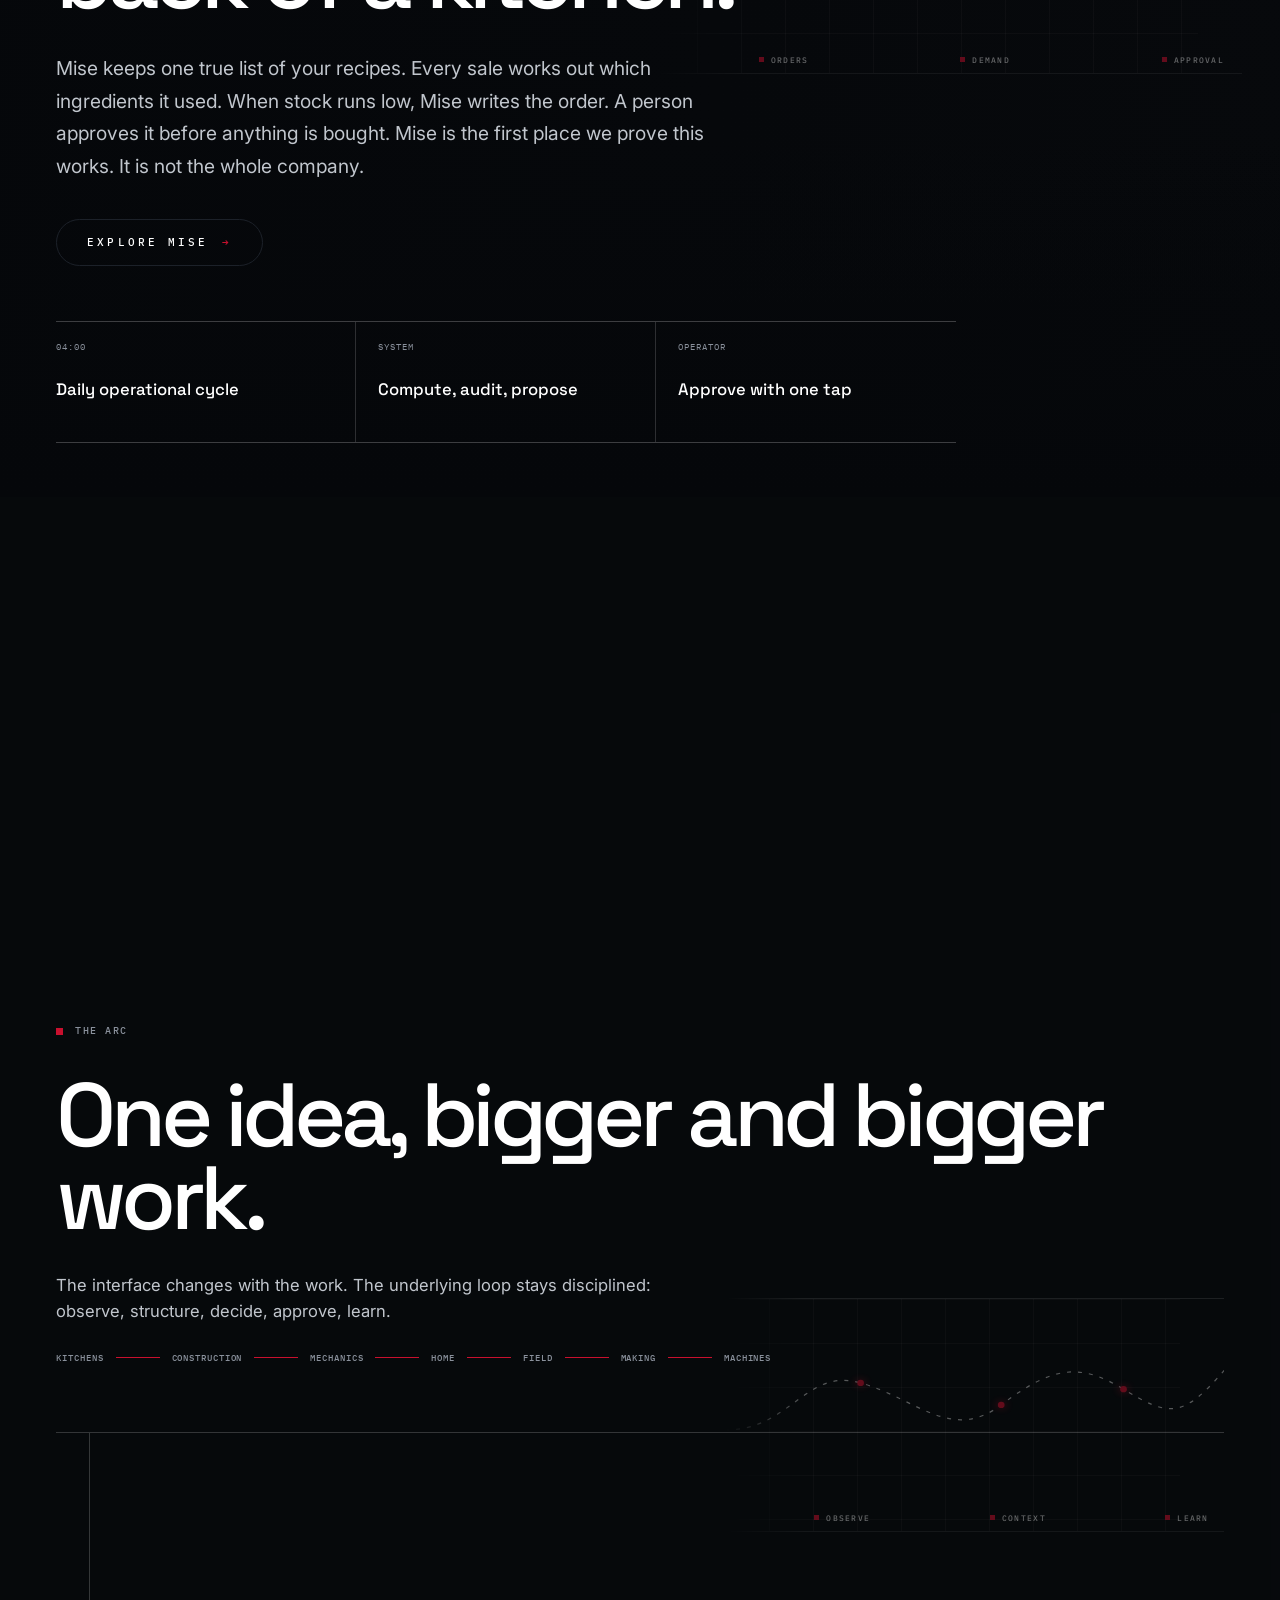
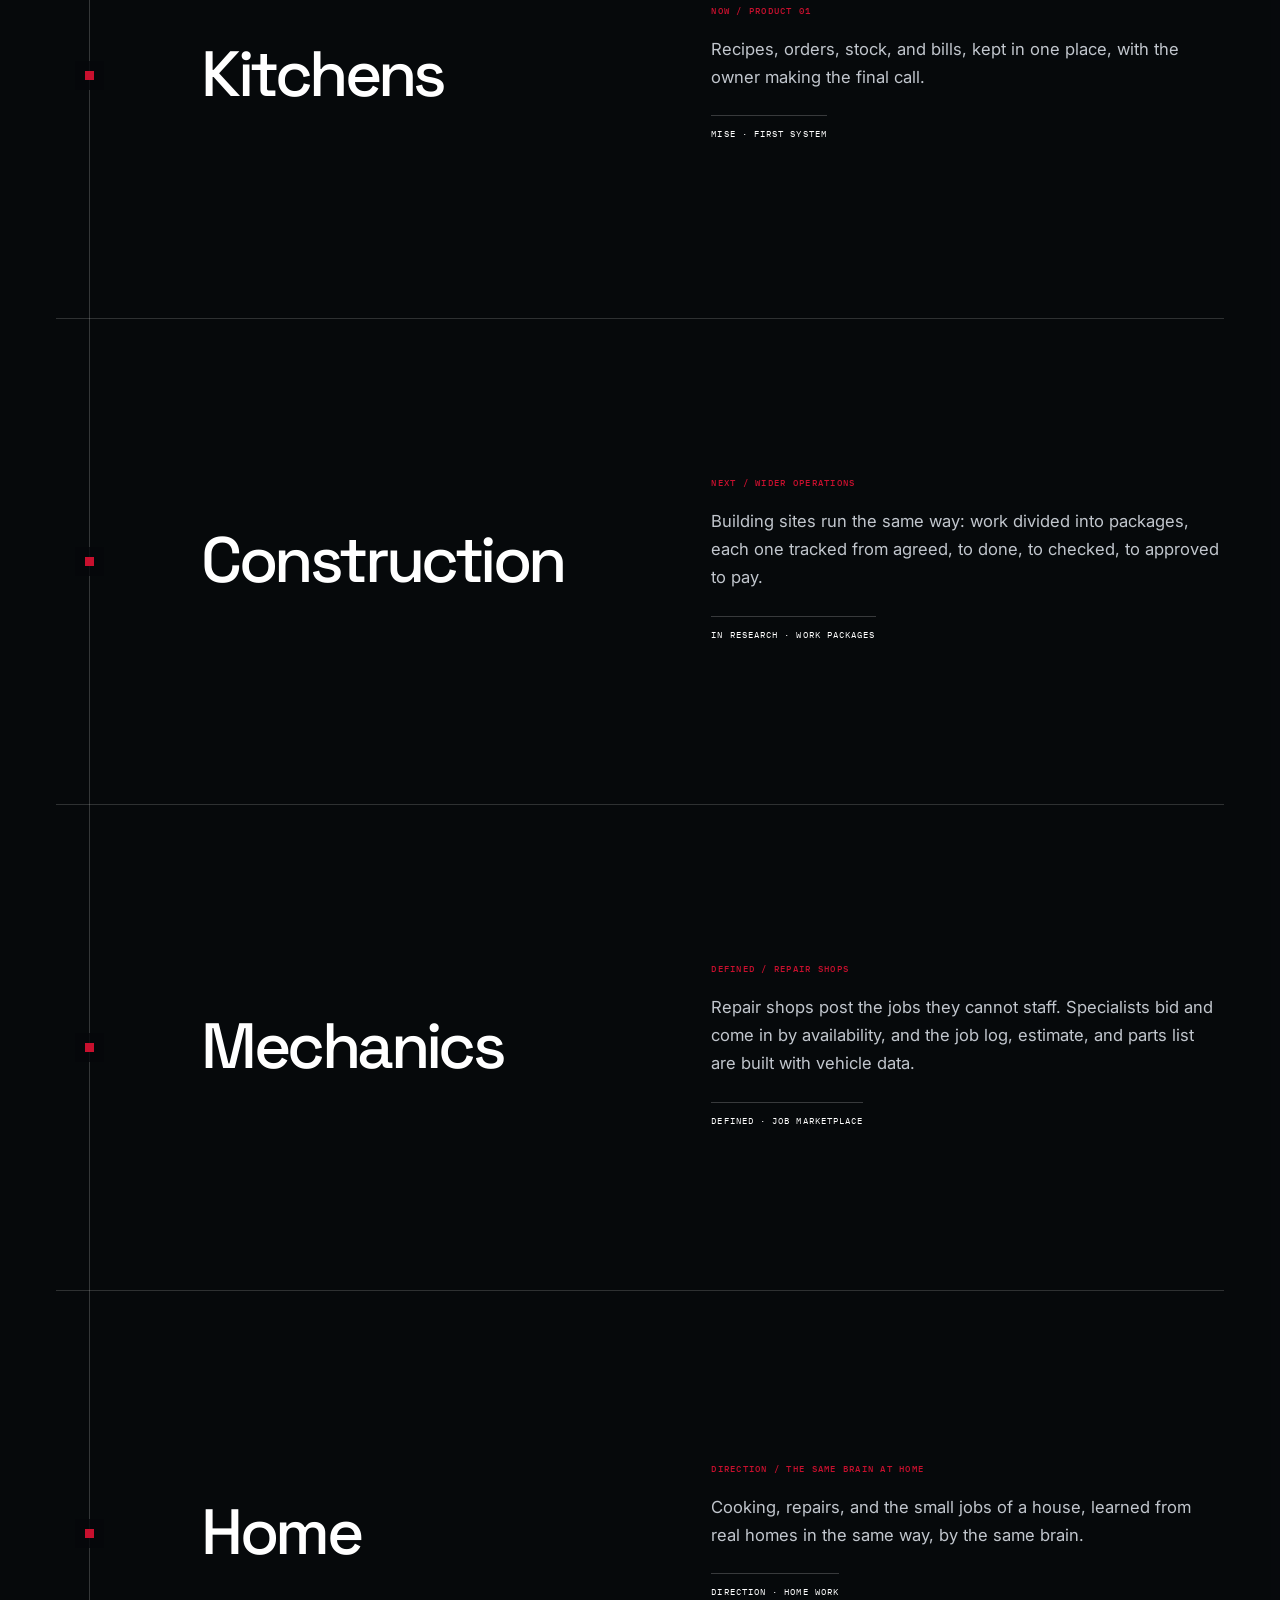
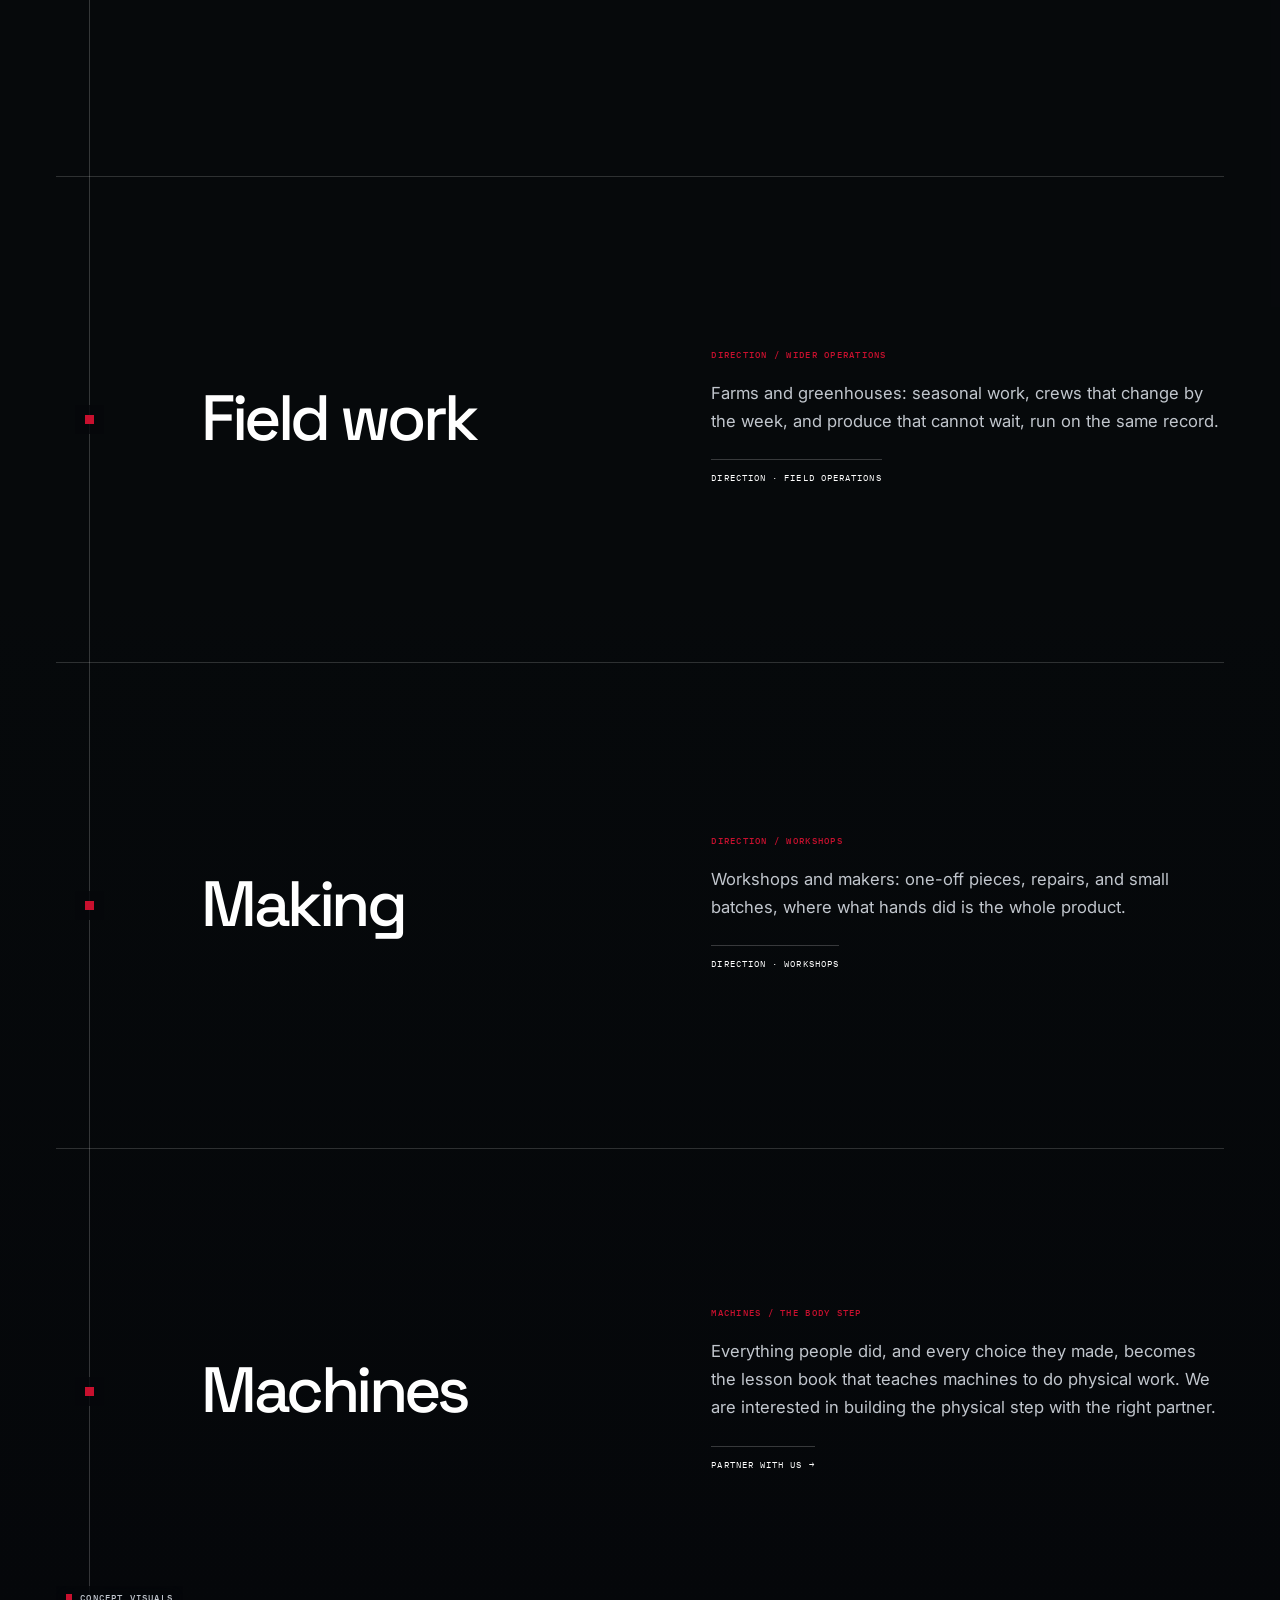
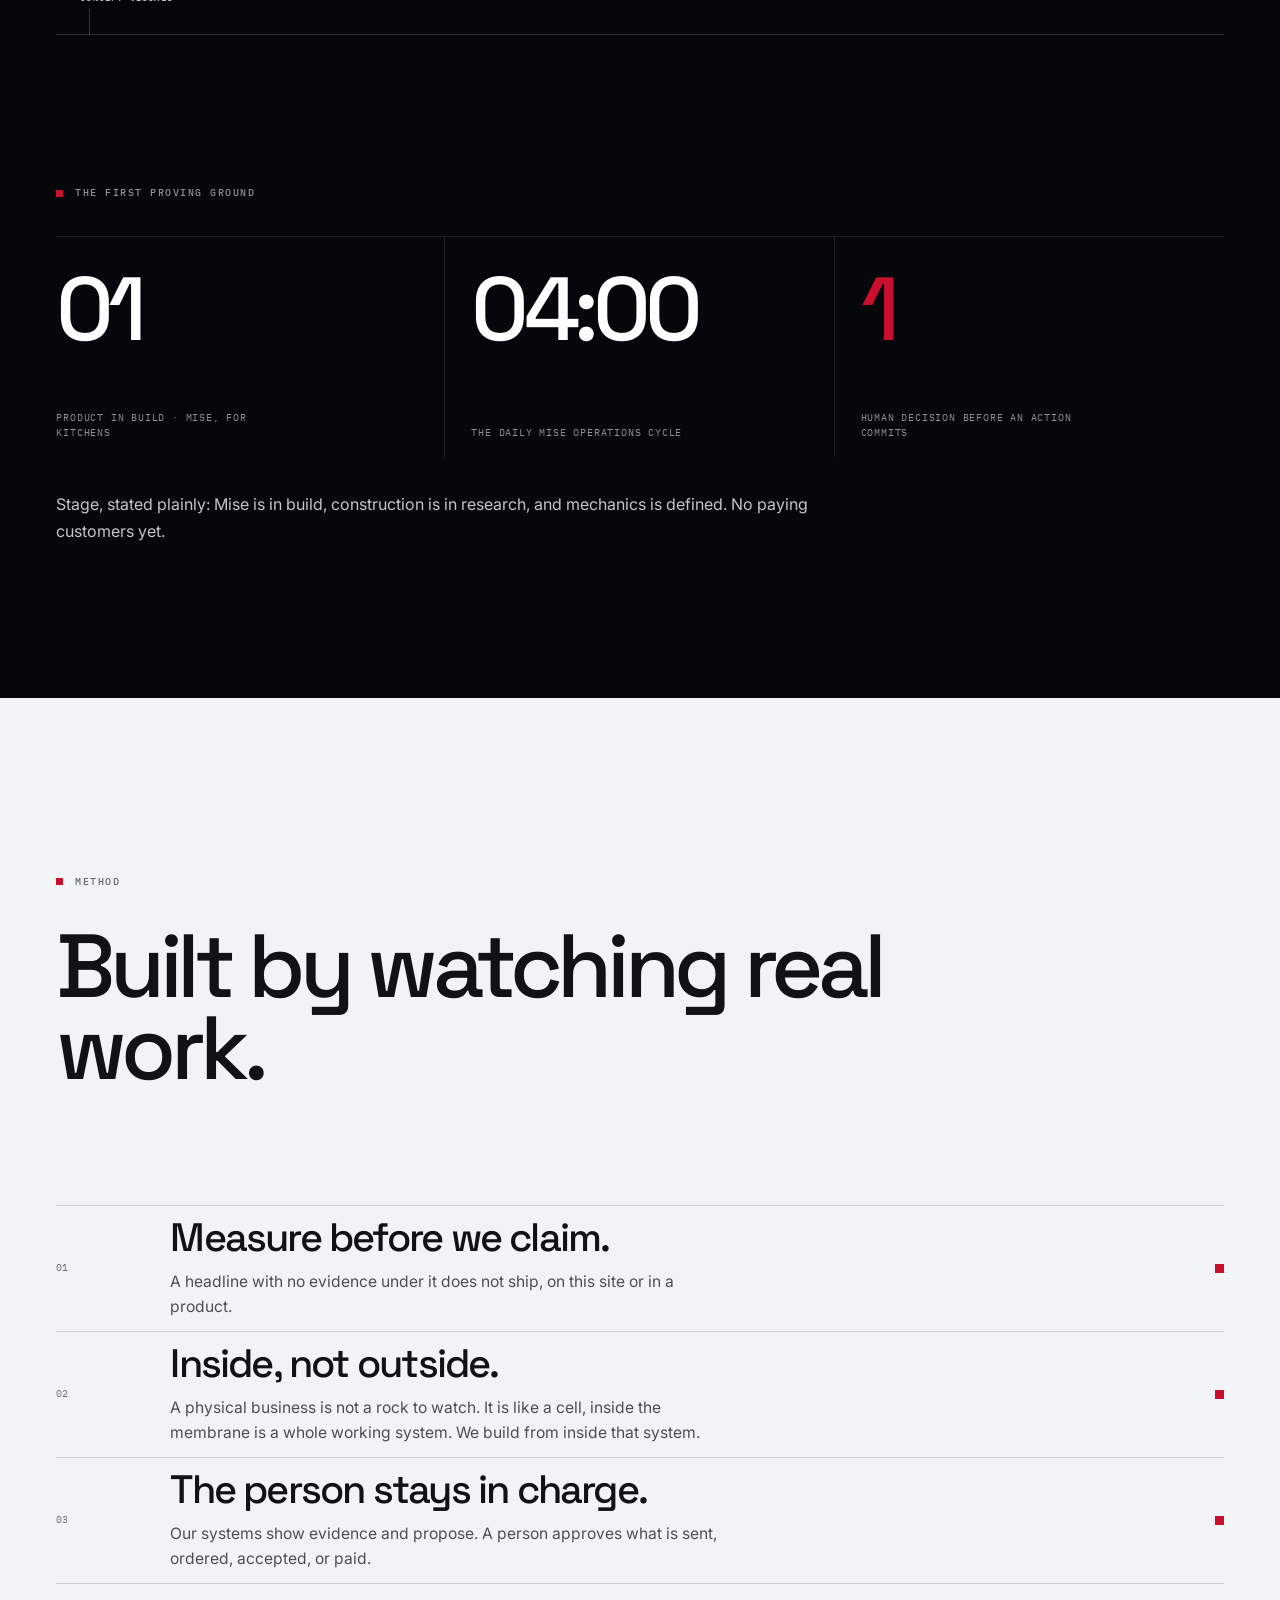
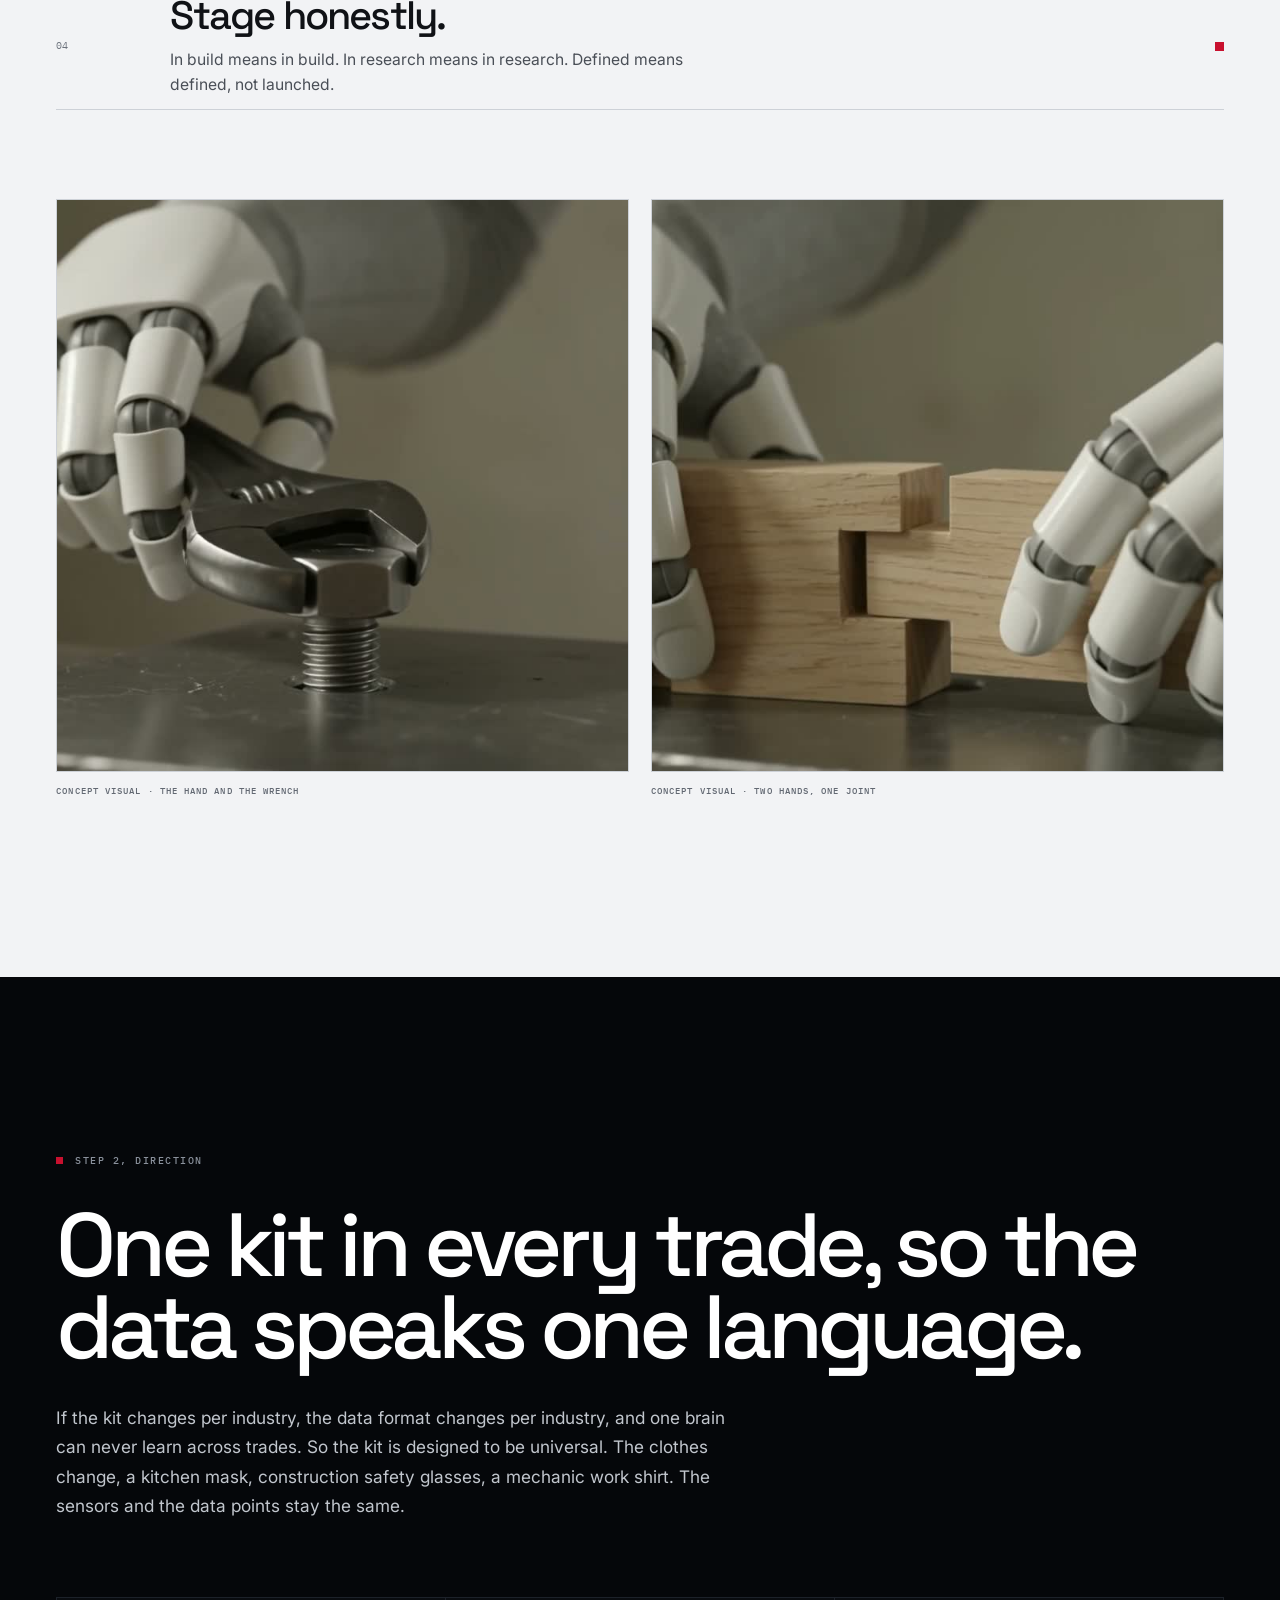
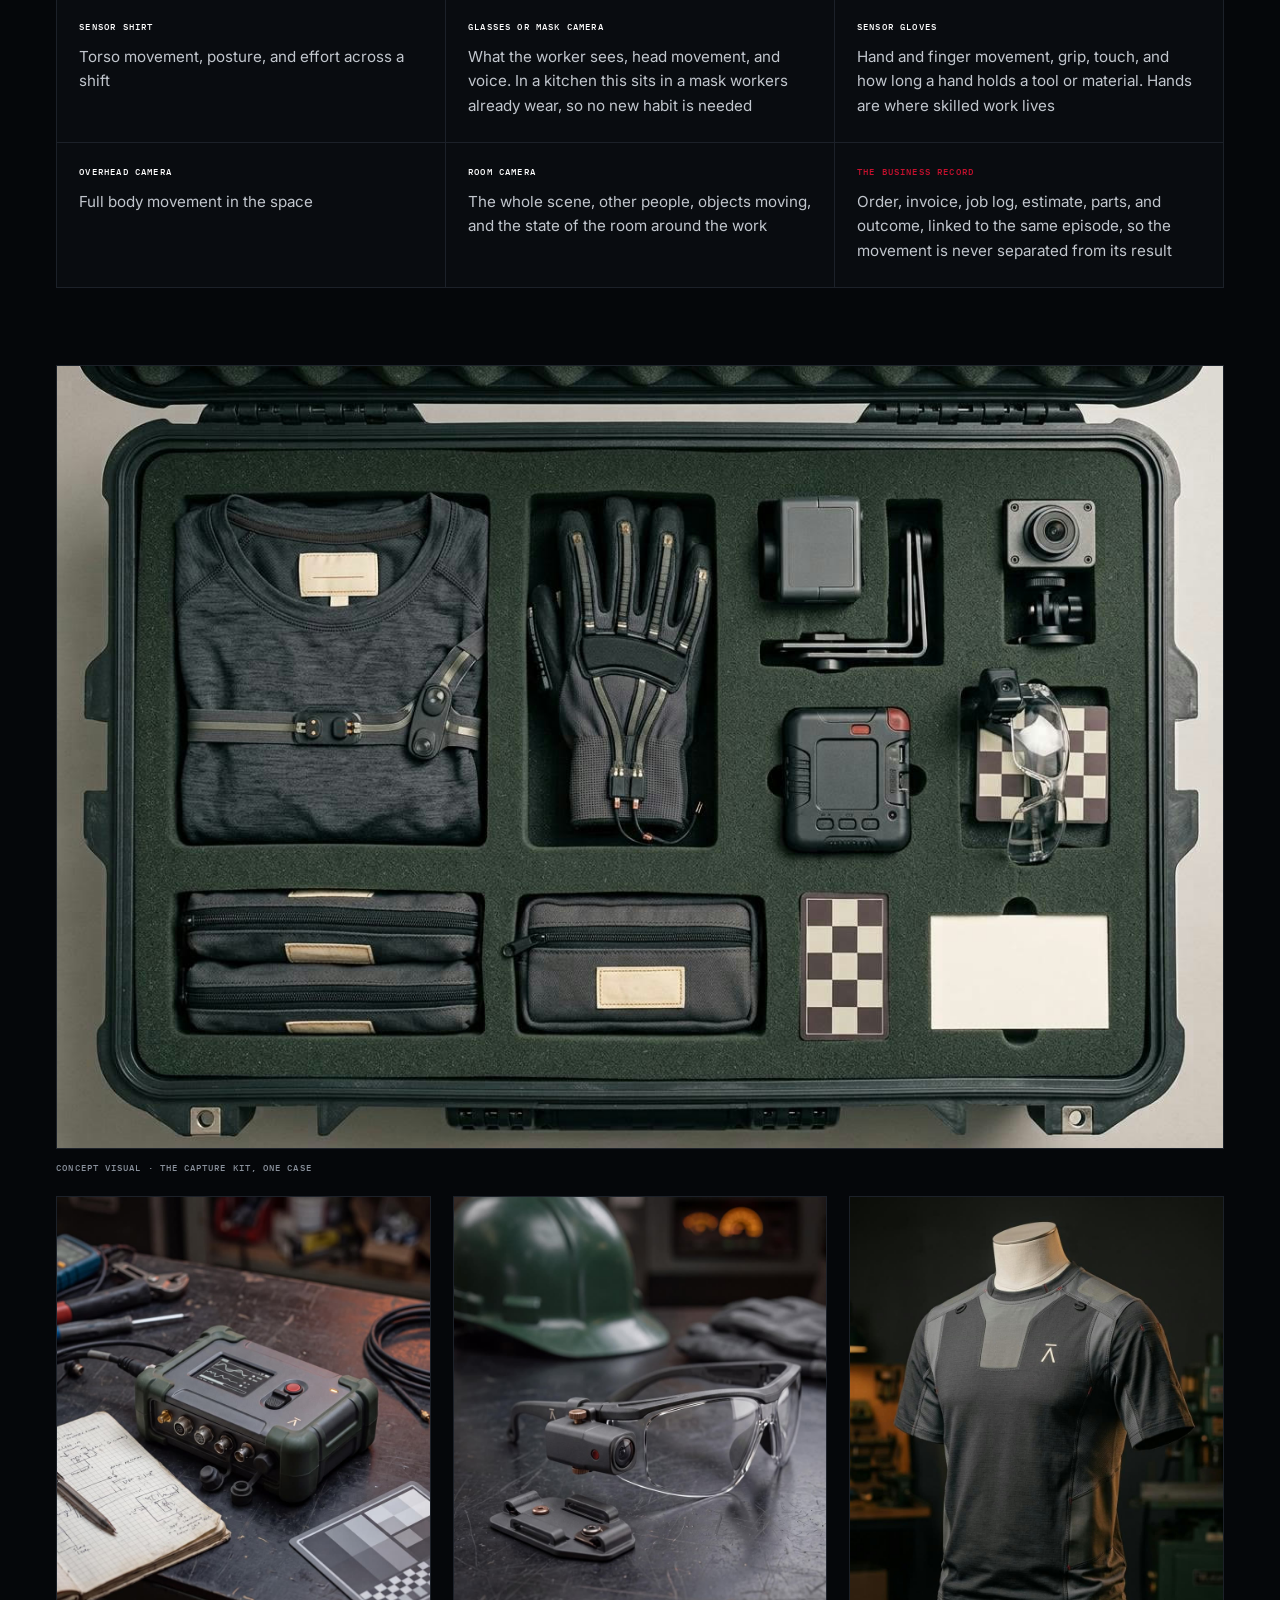
==== commit a57fcf28: "Frontier parity pass: homepage buyer strip + segment routing + video discipline, Mise EN accessibili" ====
--- a/index.html
+++ b/index.html
@@ -215,6 +215,26 @@
   .concept-caption--arc{left:20px;bottom:18px}
 }
 </style>
+
+<style>
+.buyer{padding:64px var(--pad) 72px;background:var(--ink);border-top:1px solid var(--line)}
+.buyer-in{max-width:1180px;margin:0 auto}
+.buyer-eyebrow{display:flex;align-items:center;gap:12px;margin:0 0 20px;color:var(--grey);font:500 10px/1 var(--mono);letter-spacing:.15em;text-transform:uppercase}
+.buyer-eyebrow::before{content:"";width:36px;height:1px;background:var(--grey)}
+.buyer-grid{display:grid;grid-template-columns:1.2fr .8fr;gap:40px;align-items:end}
+.buyer h2{font:600 clamp(26px,3.4vw,40px)/1.15 var(--display);color:var(--white);margin:0 0 14px;letter-spacing:-.01em}
+.buyer-line{color:var(--grey-bright);font-size:17px;line-height:1.55;margin:0;max-width:56ch}
+.buyer-price{font:500 12px/1 var(--mono);letter-spacing:.08em;text-transform:uppercase;color:var(--white);margin:0 0 18px}
+.buyer-price b{color:var(--red);font-weight:500}
+.buyer-actions{display:flex;gap:12px;flex-wrap:wrap;justify-content:flex-end}
+.buyer-routes{display:grid;grid-template-columns:repeat(3,1fr);gap:1px;background:var(--line);border:1px solid var(--line);margin-top:48px}
+.buyer-route{background:var(--ink-2);padding:20px 22px;text-decoration:none;display:block}
+.buyer-route .rk{display:block;color:var(--grey);font:500 10px/1 var(--mono);letter-spacing:.15em;text-transform:uppercase;margin-bottom:9px}
+.buyer-route .rt{display:block;color:var(--white);font:600 16px/1.3 var(--display)}
+.buyer-route .rd{display:block;color:var(--grey);font-size:13.5px;line-height:1.5;margin-top:6px}
+.buyer-route:hover .rt{text-decoration:underline}
+@media(max-width:820px){.buyer-grid{grid-template-columns:1fr;gap:22px}.buyer-actions{justify-content:flex-start}.buyer-routes{grid-template-columns:1fr;margin-top:26px}.buyer{padding:40px var(--pad) 44px}.buyer-eyebrow{margin-bottom:14px}.buyer-route{padding:14px 18px}.buyer-price{margin-bottom:12px}.buyer-line{font-size:15.5px;line-height:1.5}} @media(max-width:480px){.buyer-route .rd{display:none}.buyer-route{padding:13px 18px}}
+</style>
 </head>
 <body class="booting">
   <a class="skip" href="#main">Skip to content</a>
@@ -254,6 +274,27 @@
         <span class="status-item"><i class="status-dot"></i><b>Defined</b> Mechanics, back office, job marketplace, and vehicle data</span>
       </div>
     </section>
+<section class="buyer" aria-labelledby="buyer-title">
+  <div class="buyer-in">
+    <p class="buyer-eyebrow">Product 01 · Mise · You can buy this today</p>
+    <div class="buyer-grid">
+      <div>
+        <h2 id="buyer-title">Software that runs the back of a kitchen.</h2>
+        <p class="buyer-line">Mise checks every supplier invoice line by line, sends the owner a morning brief at 8:15, and runs the two-minute count, so what ran out, what leaked, and what needs a decision are known before the rush.</p>
+      </div>
+      <div>
+        <p class="buyer-price">From <b>CA$349</b> per location per month · 14 days free</p>
+        <div class="buyer-actions"><a class="btn-solid" href="/mise">See Mise</a><a class="btn-line" href="/mise#pricing">Start the trial</a></div>
+      </div>
+    </div>
+    <nav class="buyer-routes" aria-label="Choose your path">
+      <a class="buyer-route" href="/mise"><span class="rk">For store owners</span><span class="rt">Run your store with Mise</span><span class="rd">Pricing, the live demo workspace, and the 14-day trial.</span></a>
+      <a class="buyer-route" href="#investors"><span class="rk">For investors</span><span class="rt">The company and the plan</span><span class="rd">What Antigravity is building, in what order, and why.</span></a>
+      <a class="buyer-route" href="partner.html"><span class="rk">For partners</span><span class="rt">Partner with us</span><span class="rd">Energy audits and partnership routes across North America.</span></a>
+    </nav>
+  </div>
+</section>
+
 
     <section class="section company" id="company" aria-labelledby="company-title">
       <p class="eyebrow reveal">The company</p>
@@ -334,7 +375,7 @@
     </section>
 
     <section class="product film-section" id="mise" aria-labelledby="mise-title">
-      <video class="film" id="mise-film" muted loop playsinline preload="metadata" poster="[data-uri]" data-src="films/mise-film.mp4" aria-hidden="true"></video>
+      <video class="film" id="mise-film" muted loop playsinline preload="none" poster="[data-uri]" data-src="films/mise-film.mp4" aria-hidden="true"></video>
       <div class="analysis-layer" aria-hidden="true"><svg class="analysis-trace" viewBox="0 0 600 180" preserveAspectRatio="none"><path d="M0 118 C62 96 105 146 161 81 S255 28 318 76 S421 141 478 84 S552 56 600 40"/><circle cx="161" cy="81" r="4"/><circle cx="318" cy="76" r="4"/><circle cx="478" cy="84" r="4"/></svg><div class="analysis-readout"><span><i></i>Orders</span><span><i></i>Demand</span><span><i></i>Approval</span></div></div>
       <span class="film-state" aria-hidden="true"><span>●</span> System study / <b>Kitchen operations model</b></span>
       <button class="film-control" type="button" data-film-toggle="mise-film" aria-pressed="false">Pause film</button>
@@ -401,11 +442,11 @@
       </div>
       <div class="method-films reveal" aria-label="Close-up studies">
         <figure class="closeup-figure">
-          <video class="closeup-film" muted loop playsinline autoplay preload="metadata" poster="films/closeup-wrench-poster.jpg" src="films/closeup-wrench.mp4" aria-label="Concept visual: close-up of a robot hand turning a wrench on a bolt"></video>
+          <video class="closeup-film" muted loop playsinline preload="none" poster="films/closeup-wrench-poster.jpg" src="films/closeup-wrench.mp4" aria-label="Concept visual: close-up of a robot hand turning a wrench on a bolt"></video>
           <figcaption>Concept visual · The hand and the wrench</figcaption>
         </figure>
         <figure class="closeup-figure">
-          <video class="closeup-film" muted loop playsinline autoplay preload="metadata" poster="films/closeup-woodjoint-poster.jpg" src="films/closeup-woodjoint.mp4" aria-label="Concept visual: close-up of robot hands fitting a wooden joint together"></video>
+          <video class="closeup-film" muted loop playsinline preload="none" poster="films/closeup-woodjoint-poster.jpg" src="films/closeup-woodjoint.mp4" aria-label="Concept visual: close-up of robot hands fitting a wooden joint together"></video>
           <figcaption>Concept visual · Two hands, one joint</figcaption>
         </figure>
       </div>
@@ -810,6 +851,18 @@
 <script>
 (function(){function send(m){try{if(window.sa_event)window.sa_event('web_vital_'+m.name.toLowerCase(),{value:Math.round(m.value*1000)/1000,rating:m.rating});}catch(e){}}function wire(){if(!window.webVitals)return;webVitals.onLCP(send);webVitals.onINP(send);webVitals.onCLS(send);}if(document.readyState==='complete')wire();else window.addEventListener('load',wire);})();
 </script>
+
+<script>
+(function(){
+  var films=document.querySelectorAll('video.closeup-film');
+  if(!films.length)return;
+  var reduced=window.matchMedia&&window.matchMedia('(prefers-reduced-motion: reduce)').matches;
+  var saveData=navigator.connection&&navigator.connection.saveData;
+  if(reduced||saveData||!('IntersectionObserver' in window))return;
+  var io=new IntersectionObserver(function(entries){entries.forEach(function(e){var v=e.target;if(e.isIntersecting){var p=v.play();if(p&&p.catch)p.catch(function(){});}else{v.pause();}});},{threshold:.25});
+  films.forEach(function(v){io.observe(v);});
+})();
+</script>
 </body>
 </html>
 
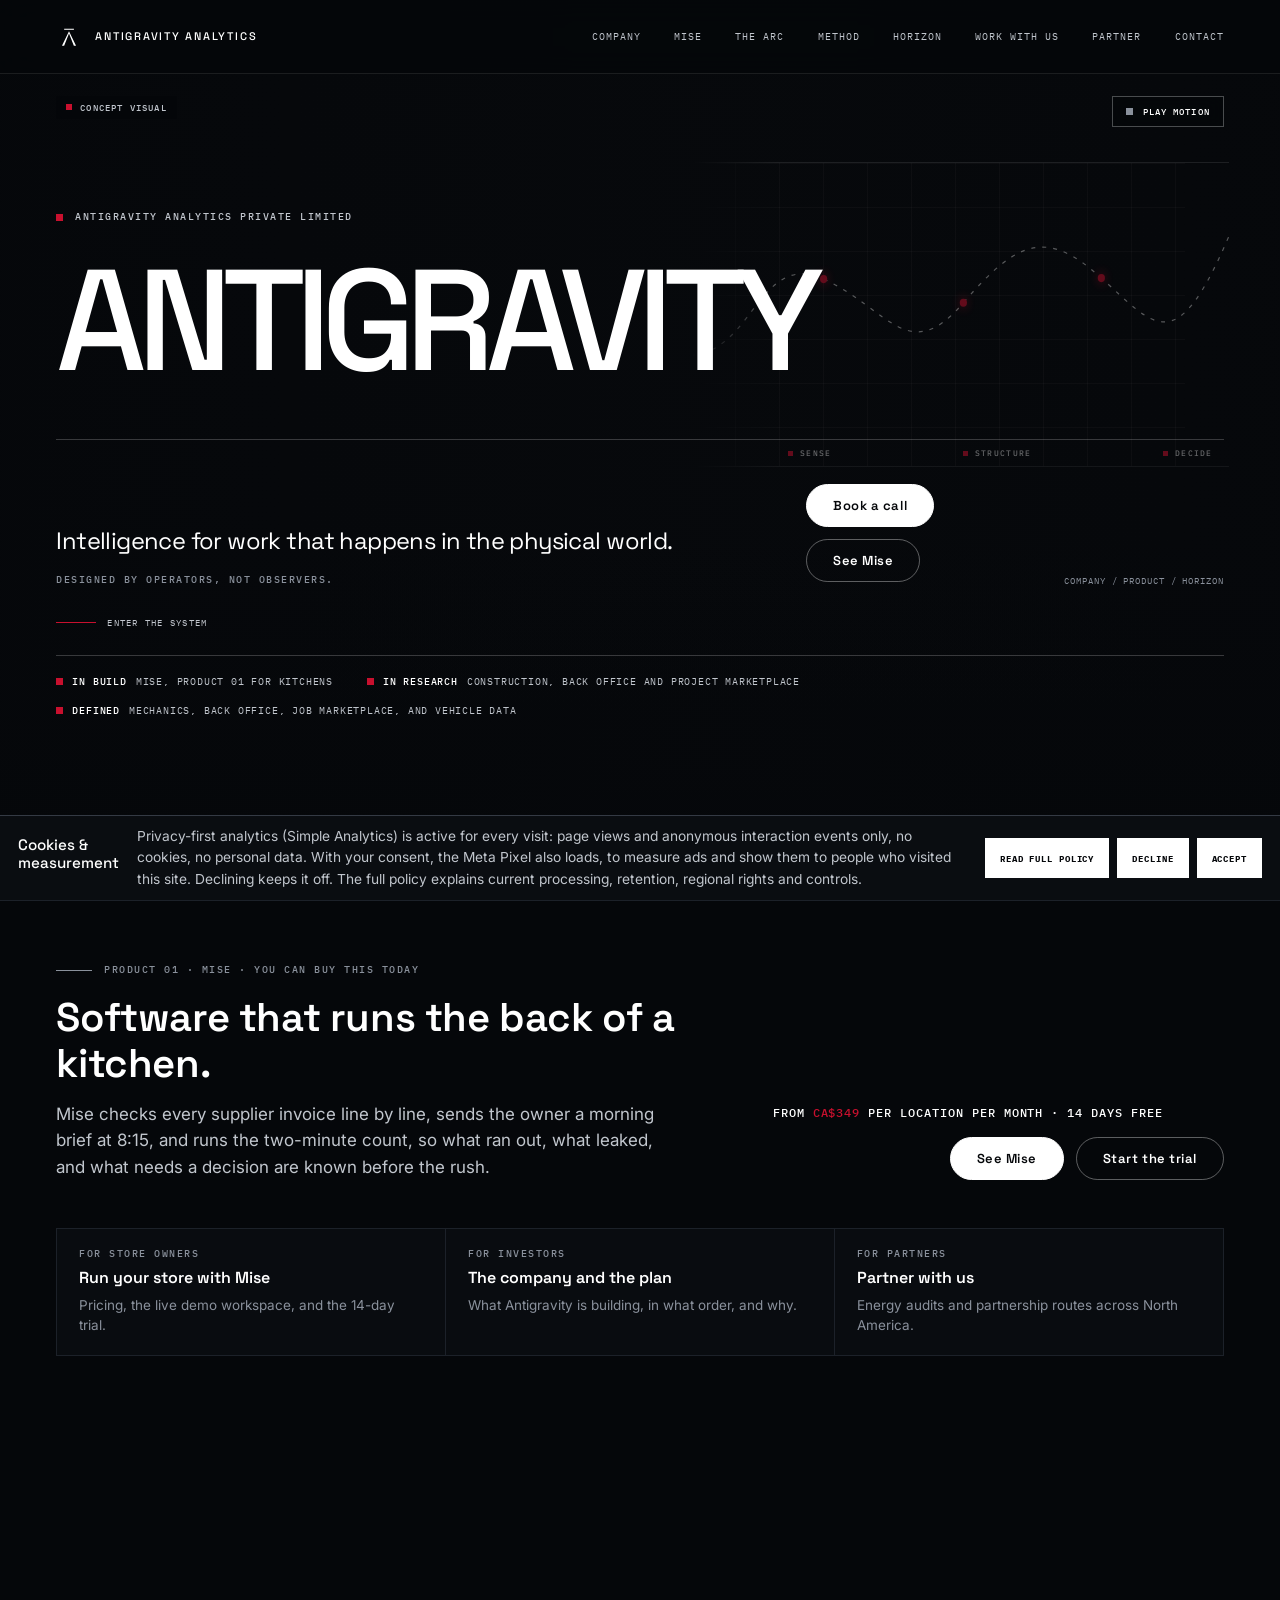
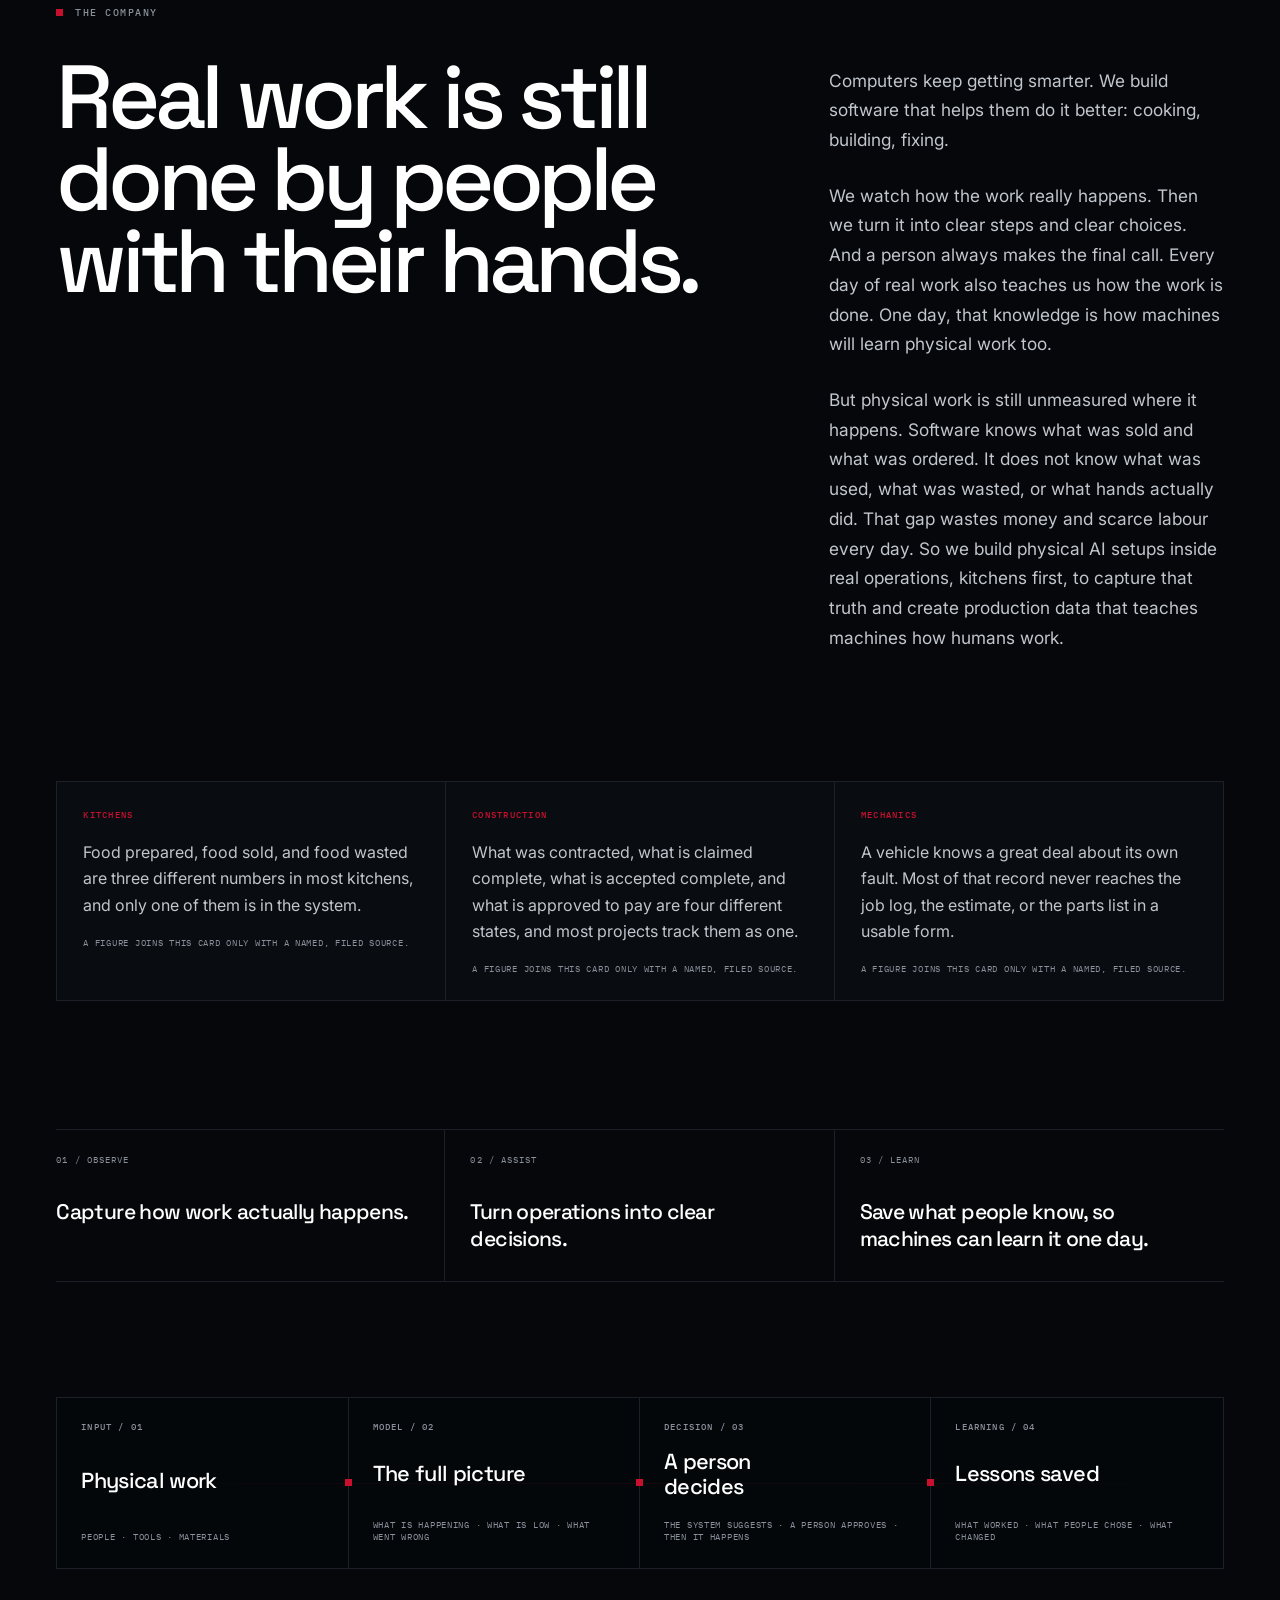
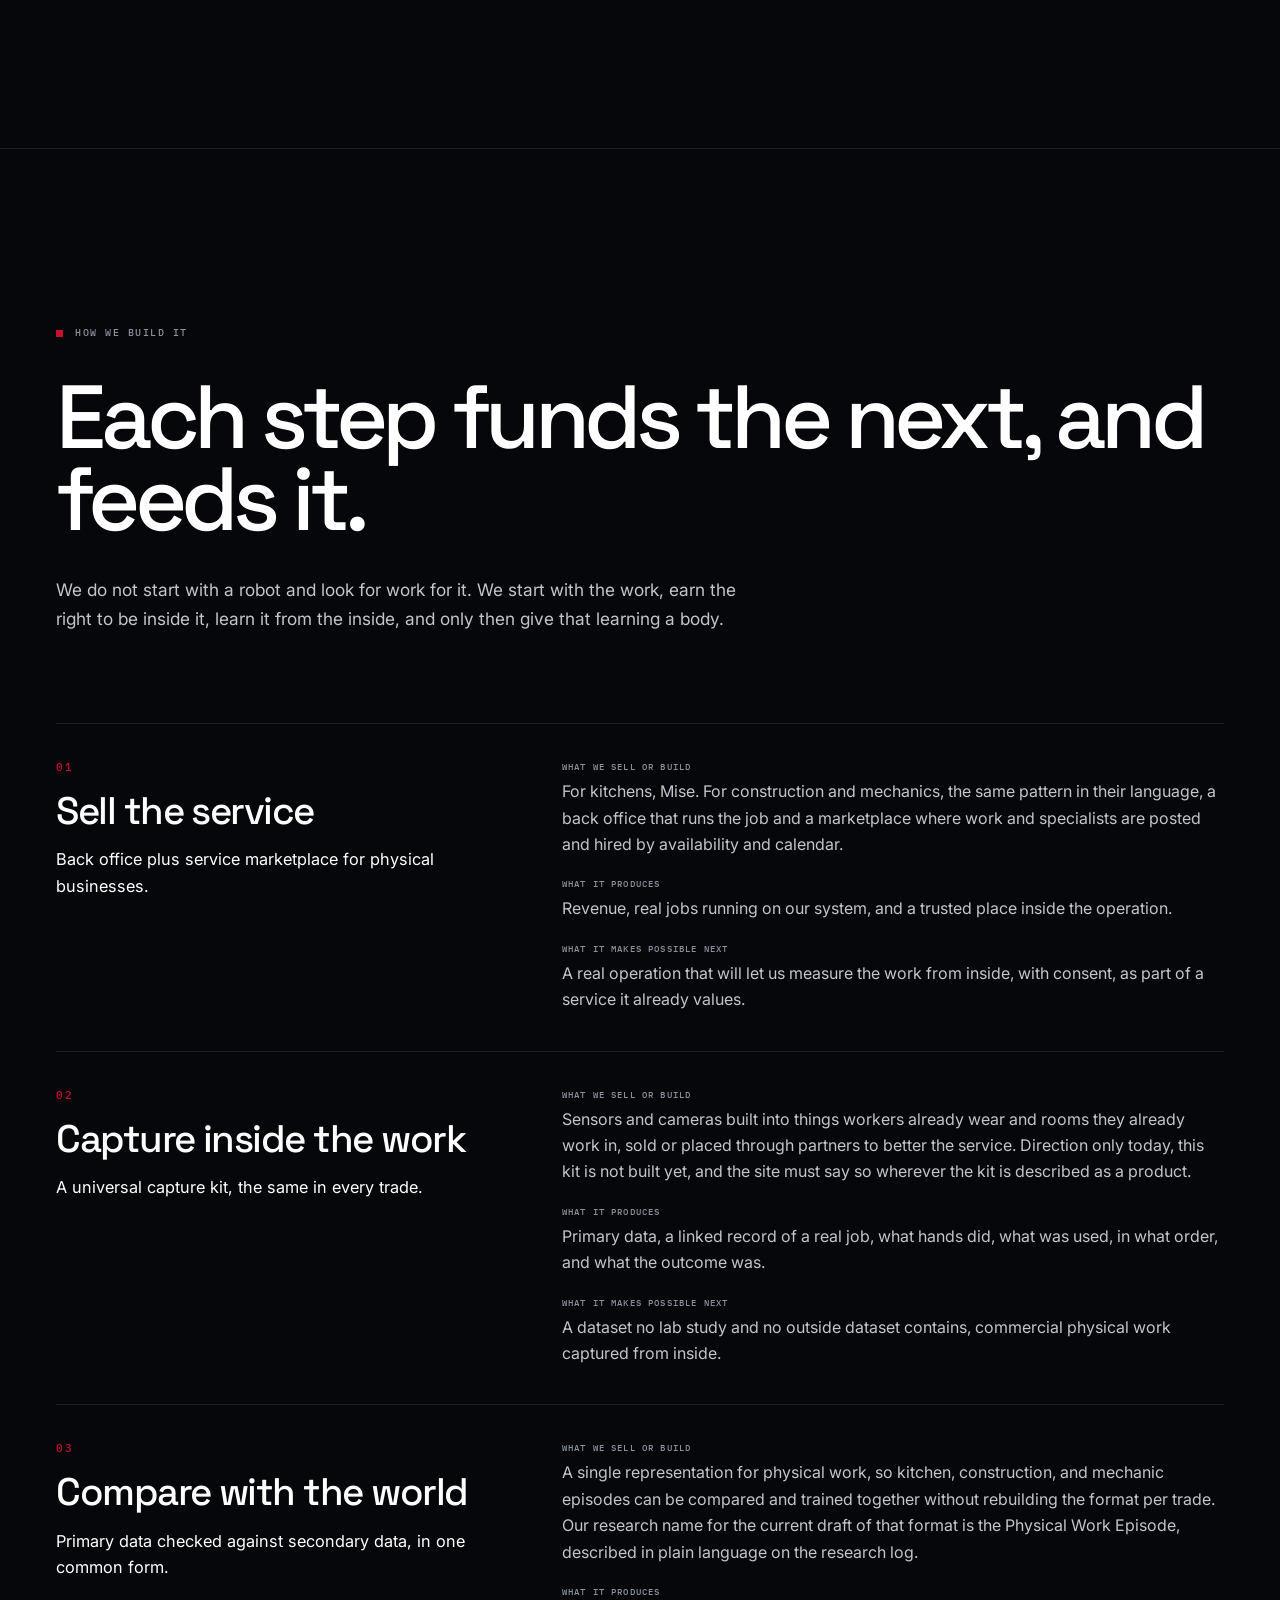
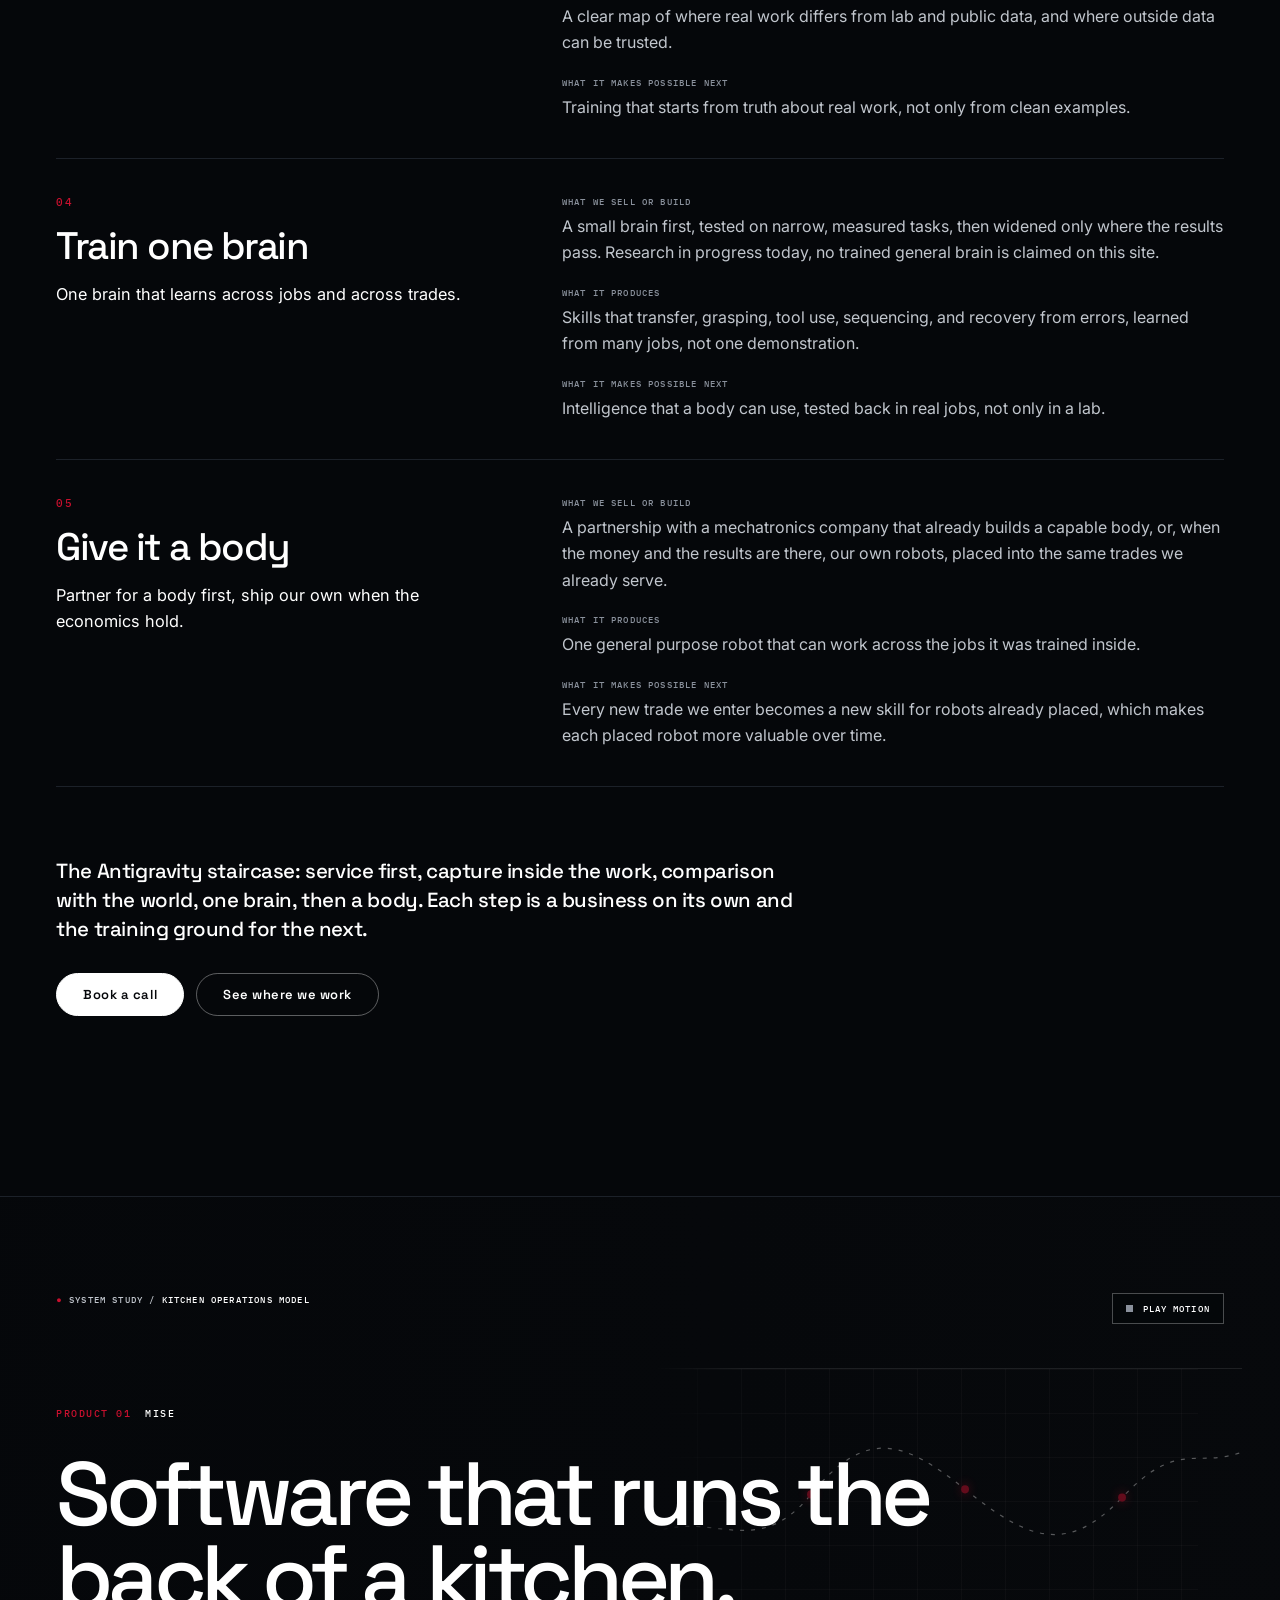
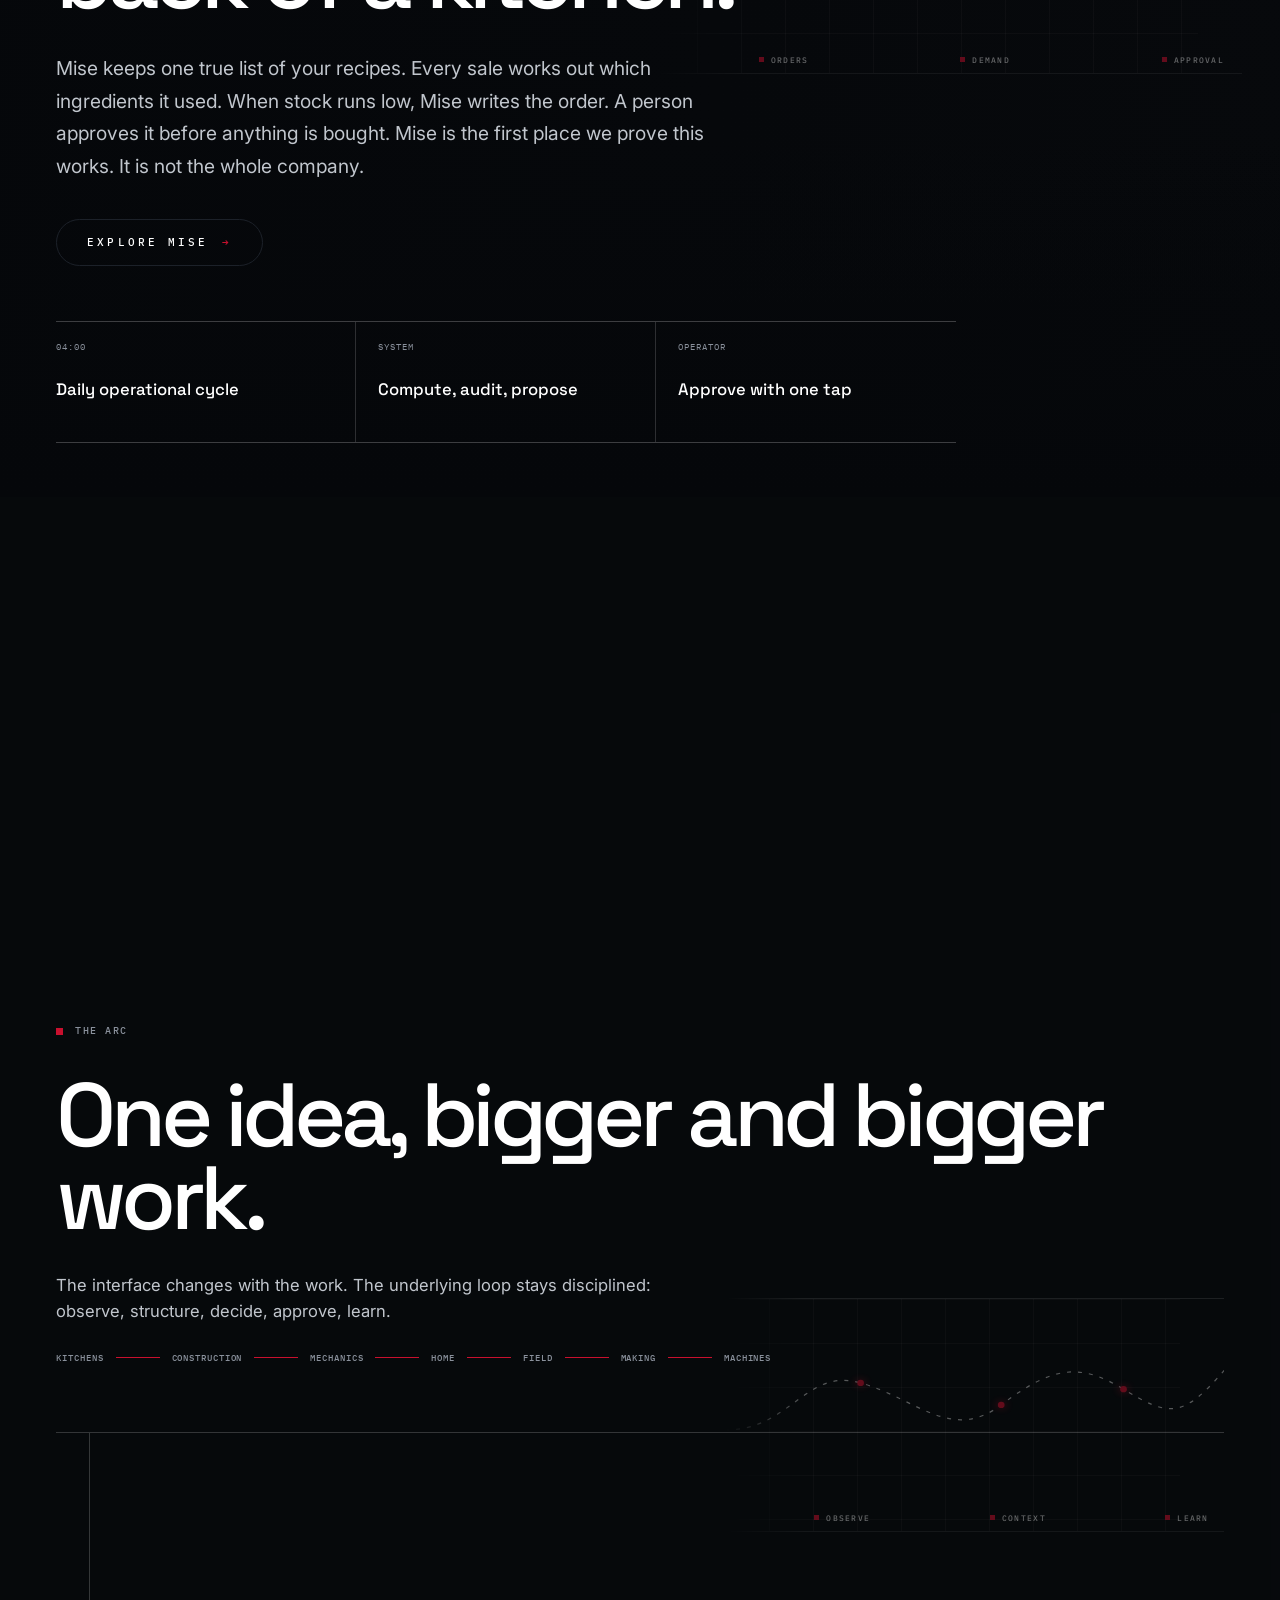
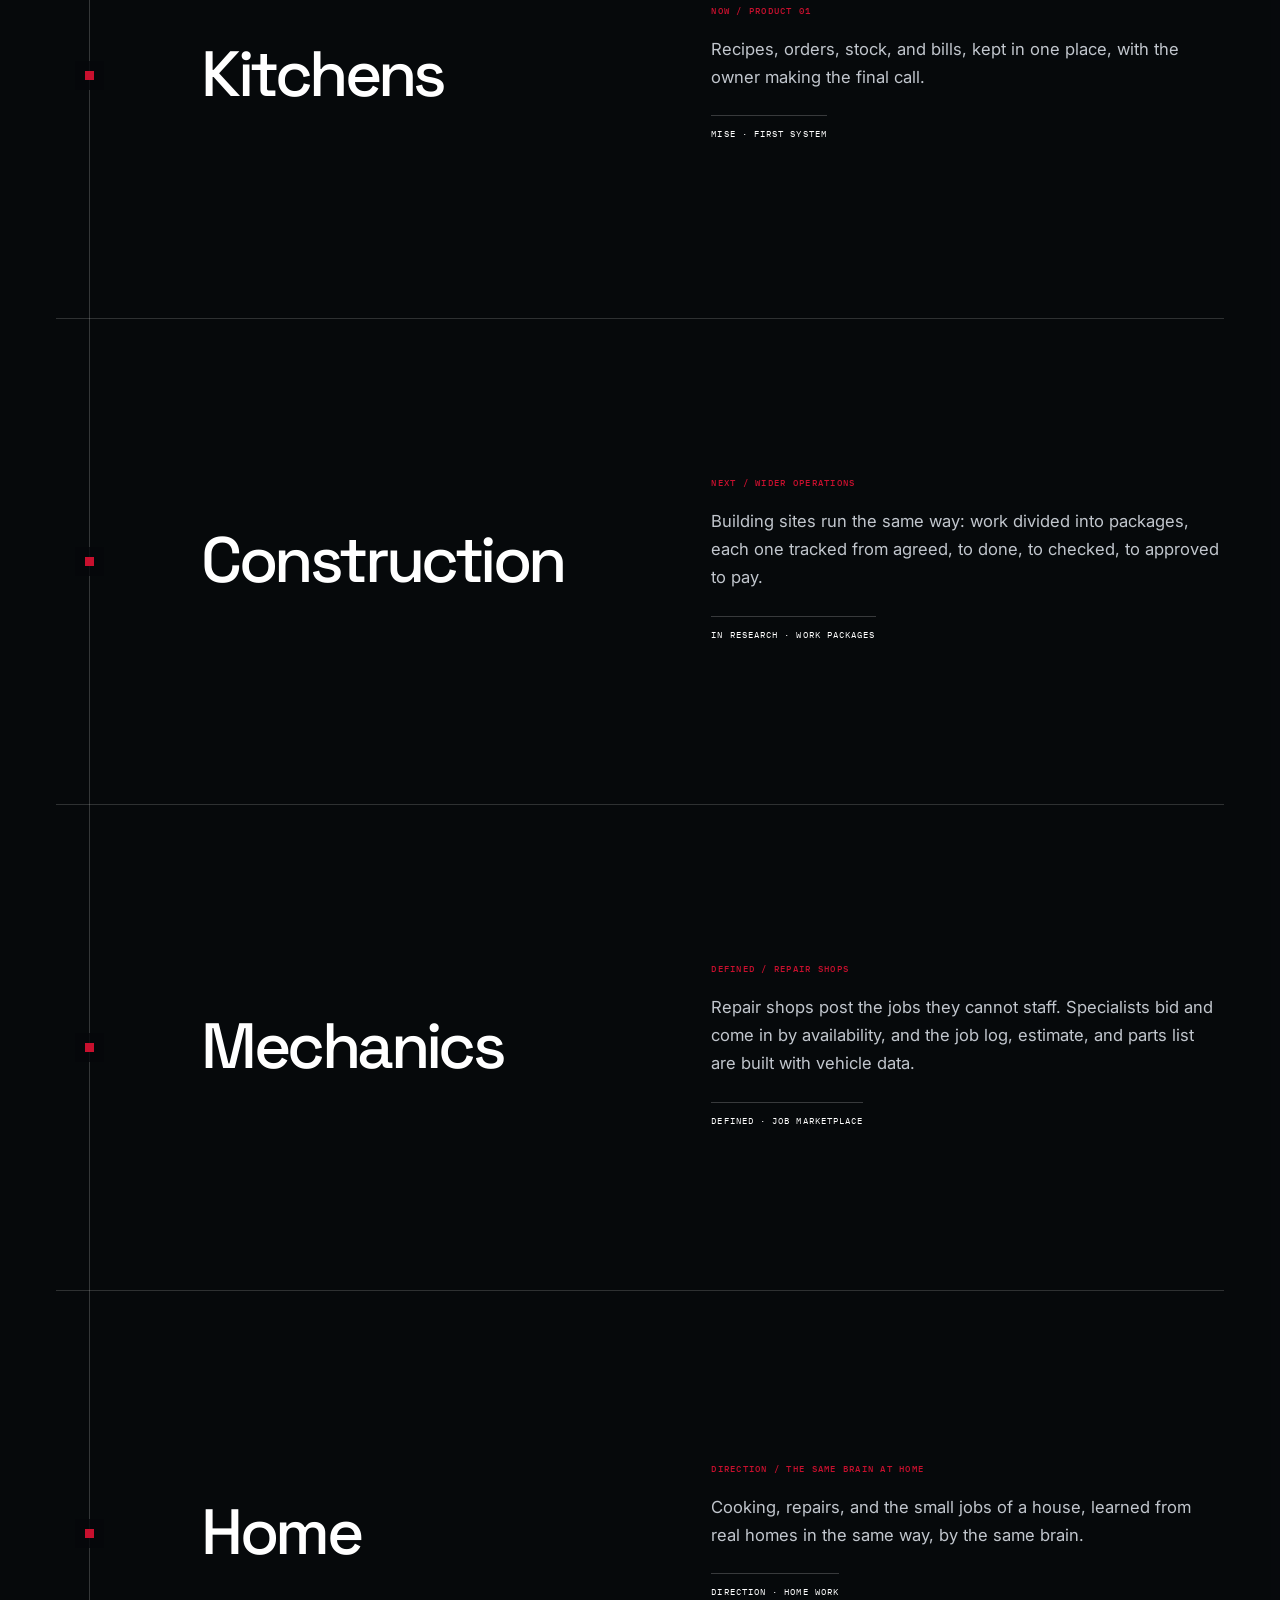
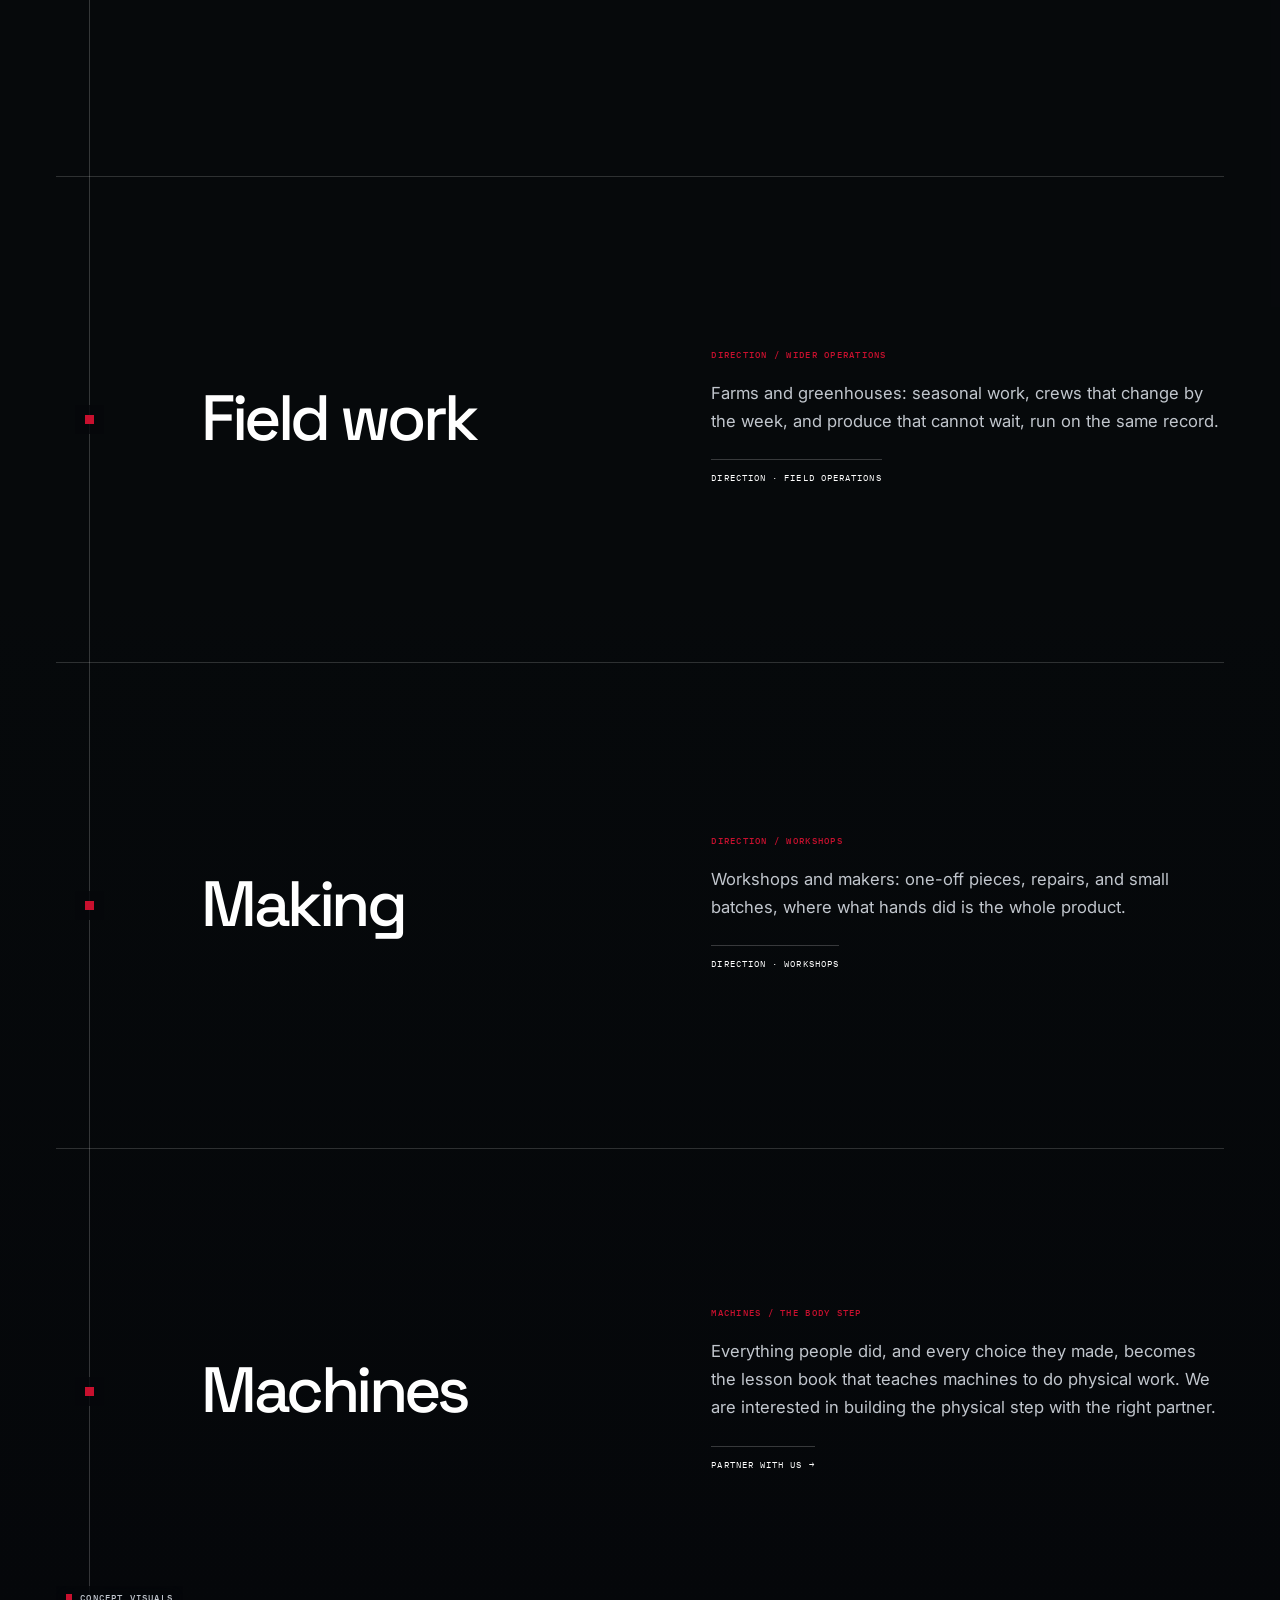
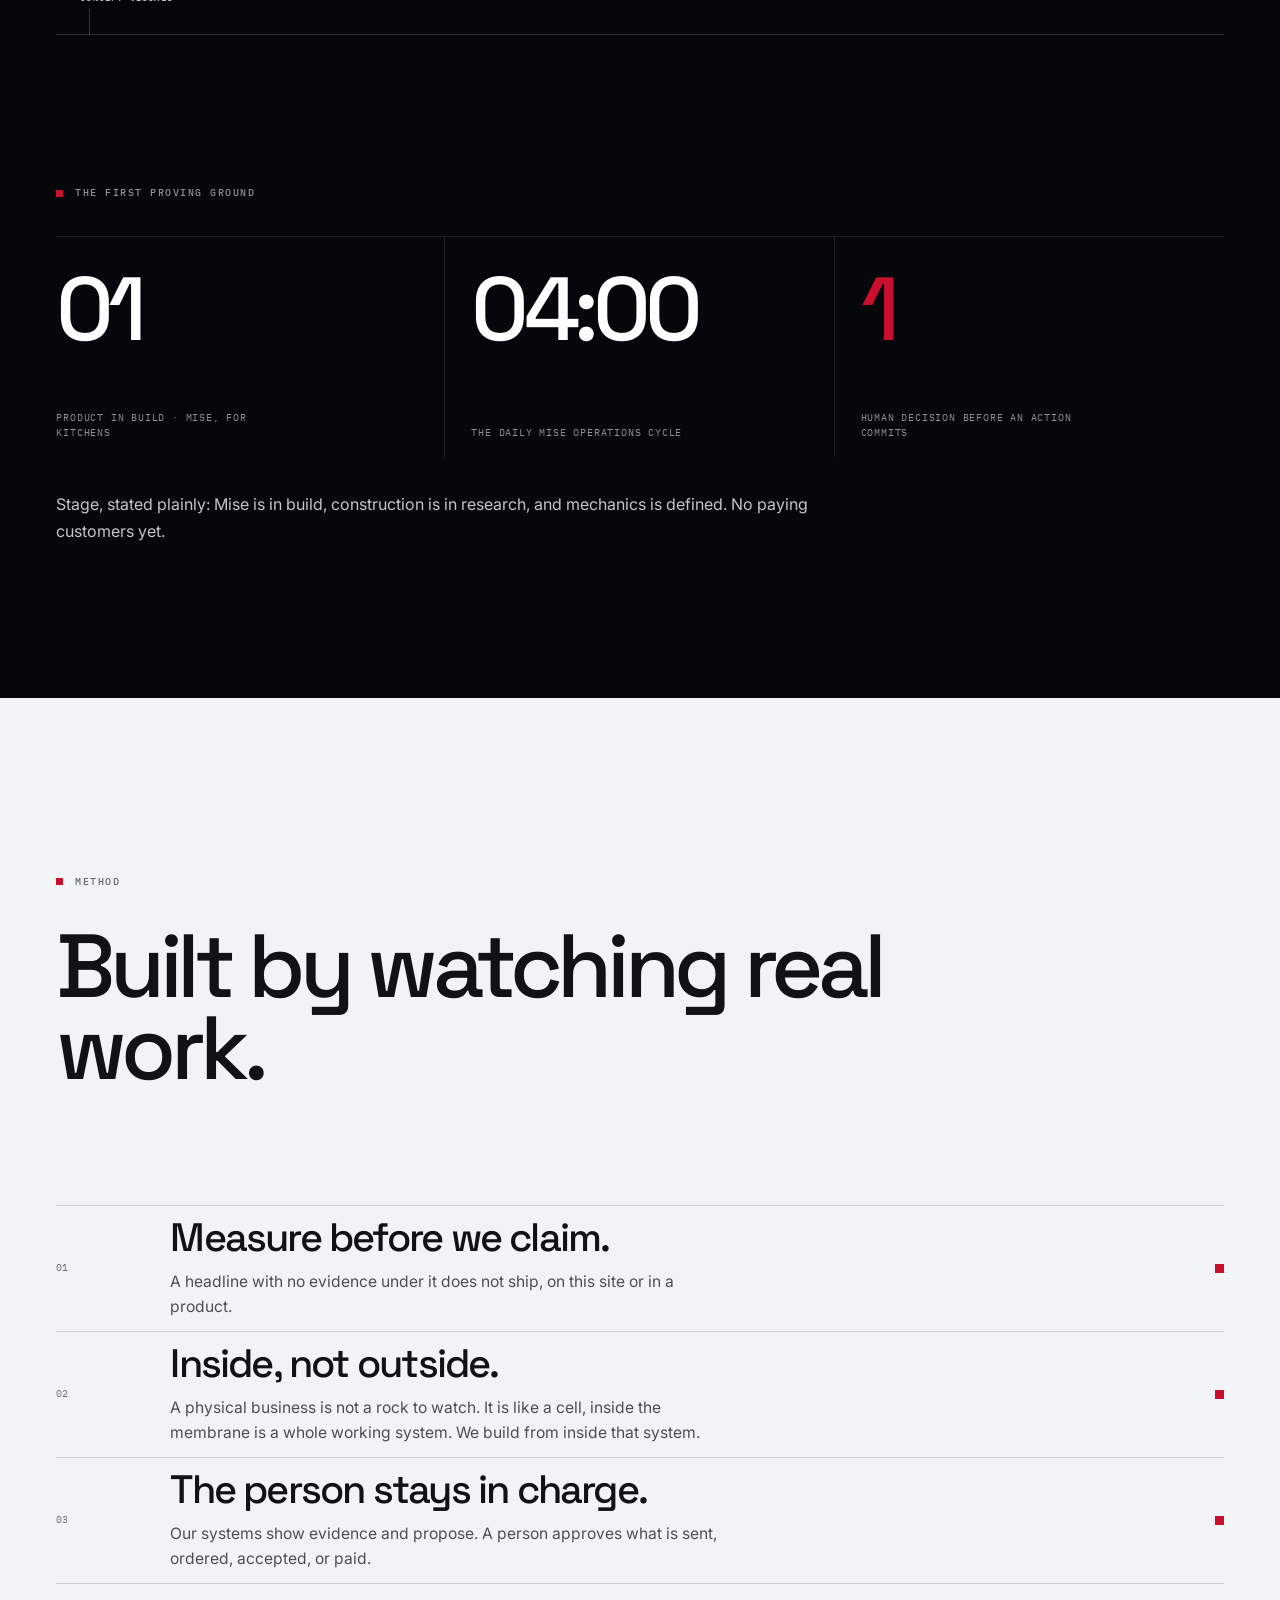
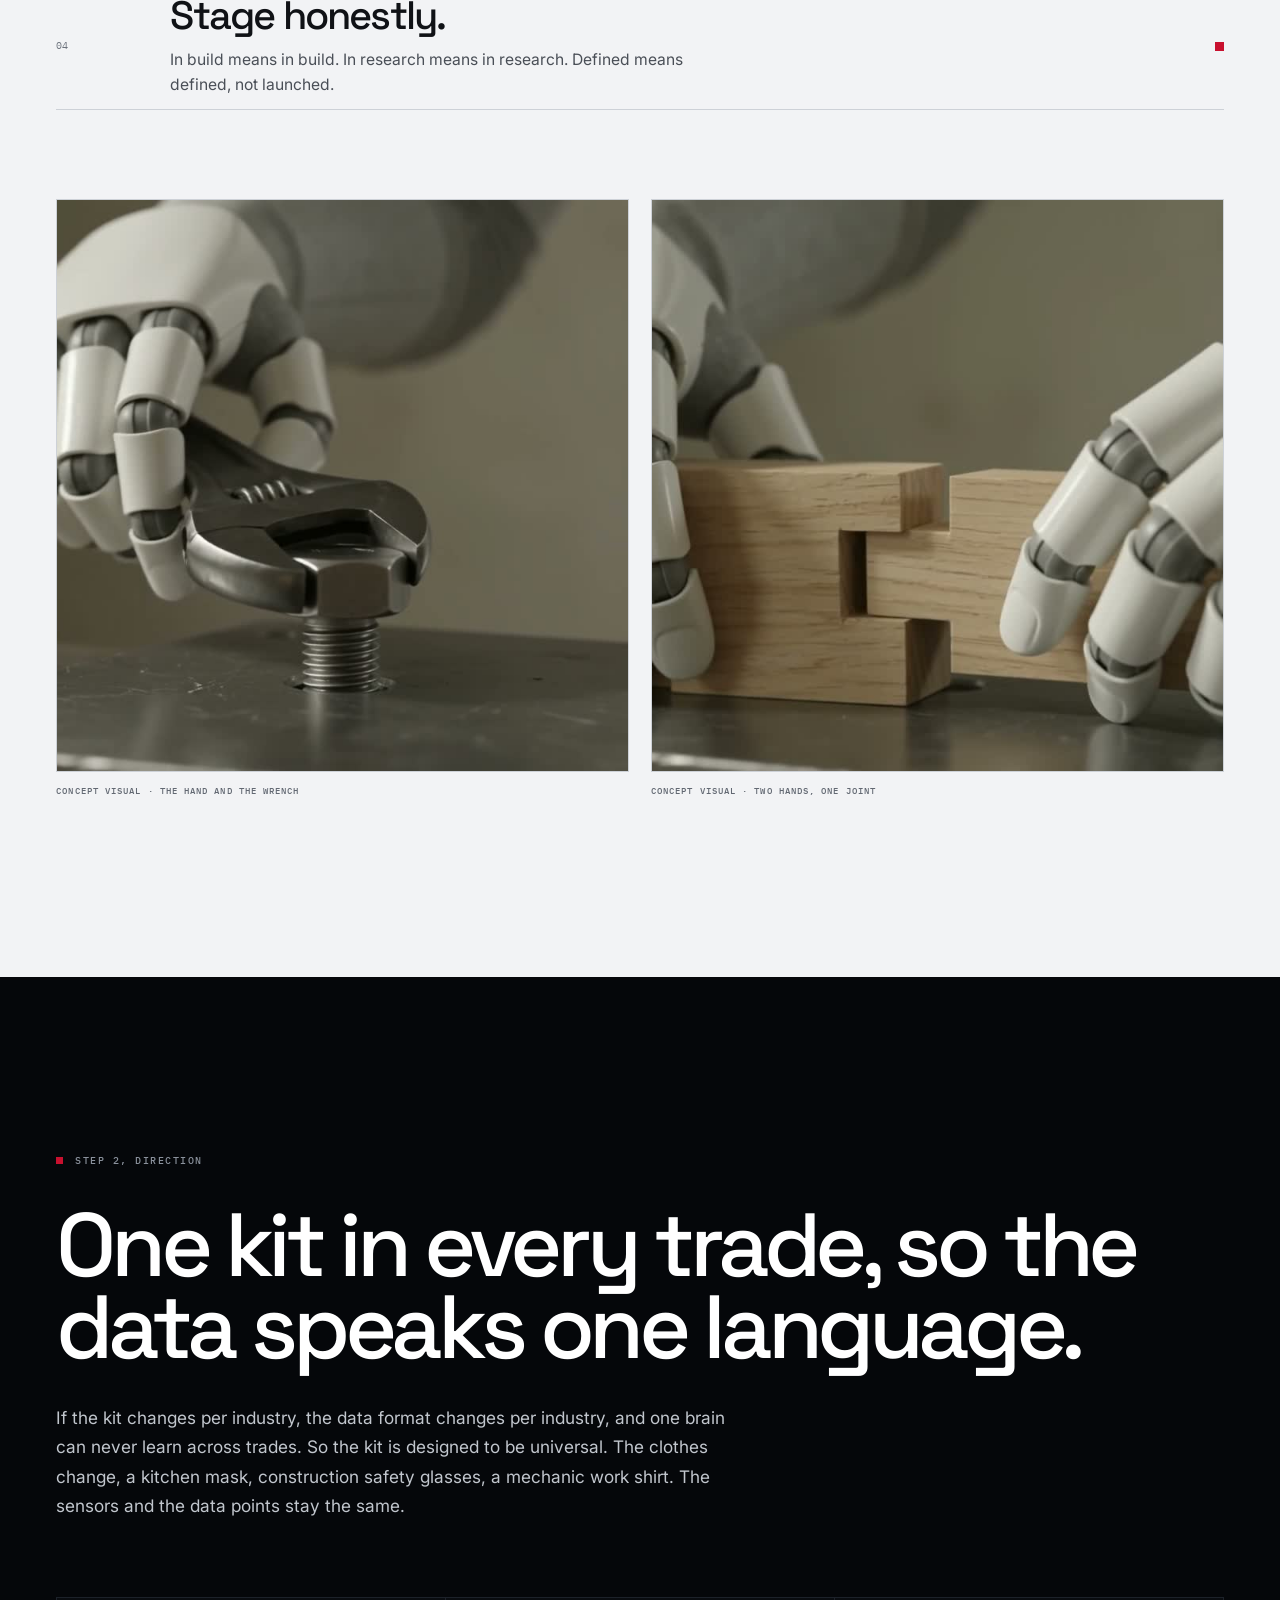
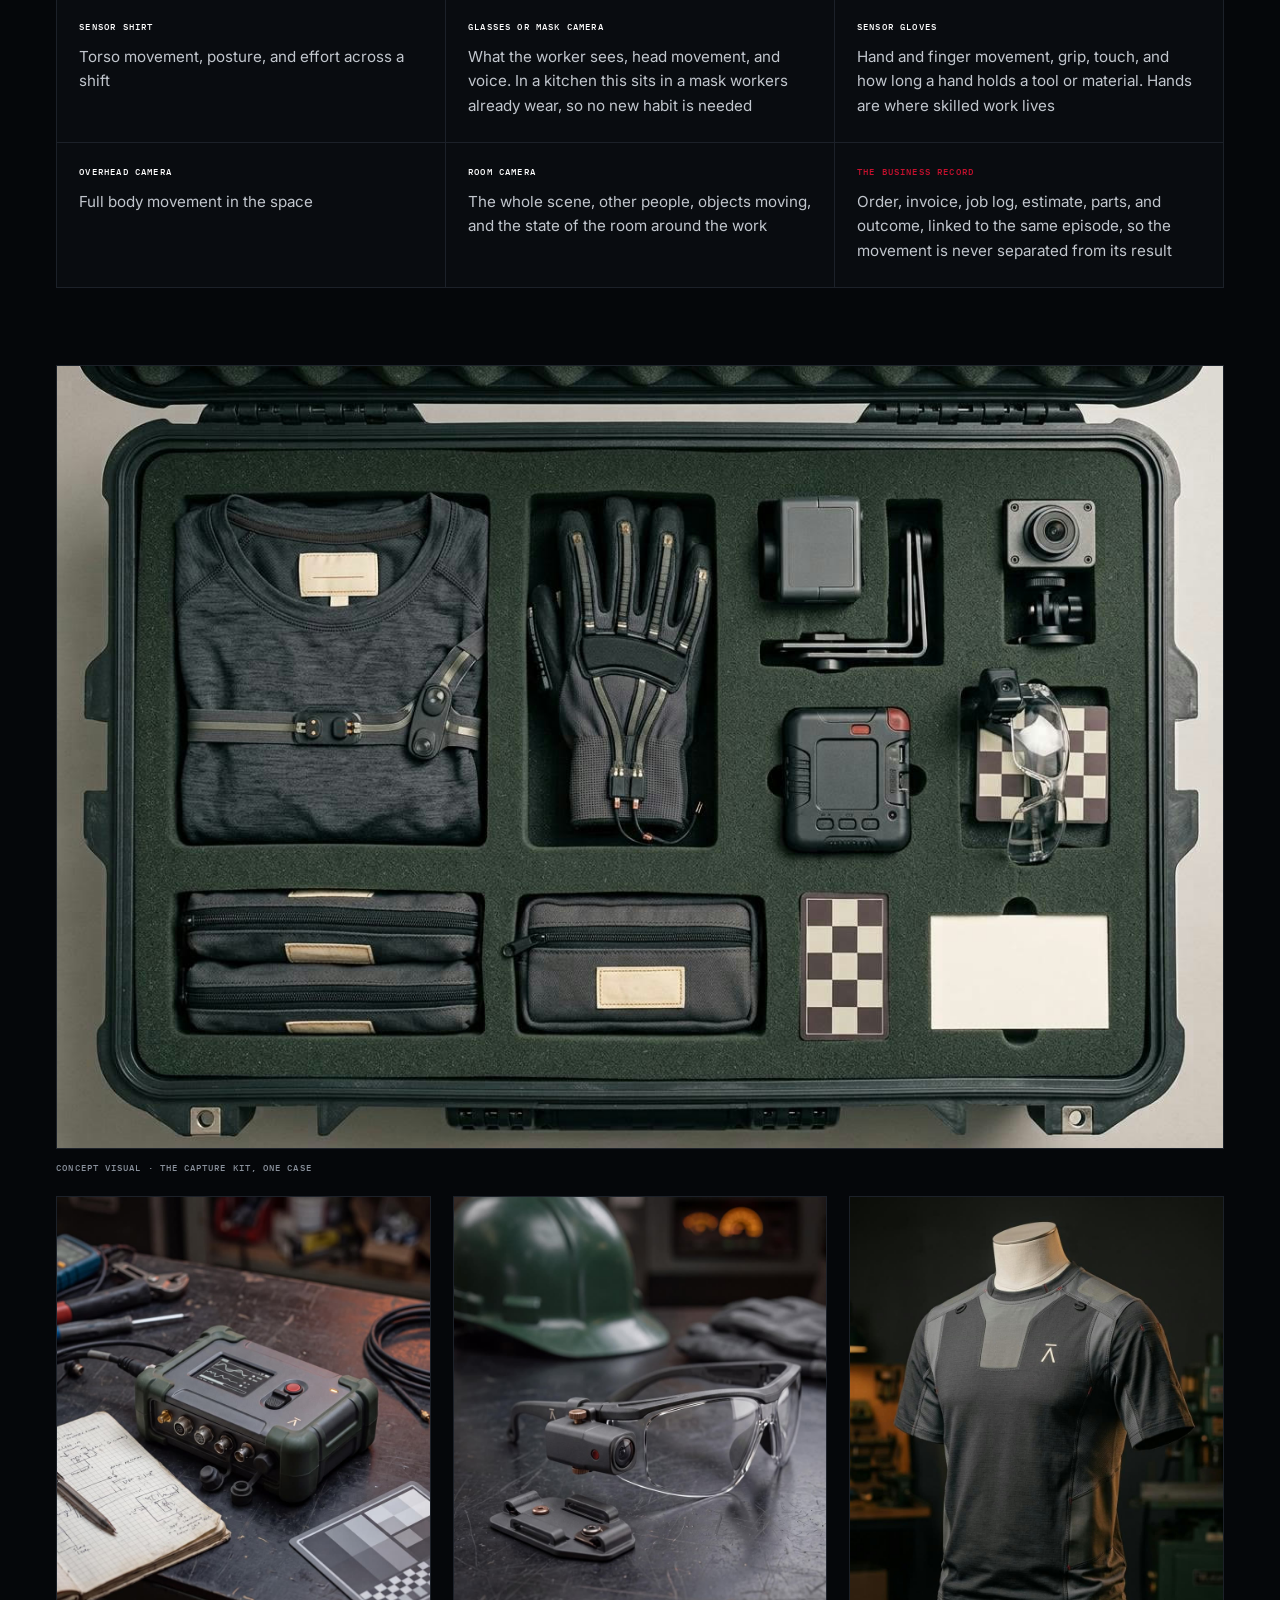
==== commit 696145c4: "Fix pass: homepage footer pricing truth, FR leftovers + FR header fit, shared demo strings via MISE_" ====
--- a/index.html
+++ b/index.html
@@ -610,7 +610,7 @@
         </form>
       </div>
       <footer>
-        <div class="footer-brand"><b>Antigravity Analytics Private Limited</b><span>Intelligence for work that happens in the physical world.<br>© 2026. All rights reserved.<br>No pricing is published on this site. Pricing is discussed on a call only.</span><div class="member-badge"><img src="/nvidia-inception-badge.svg" alt="NVIDIA Inception program member badge" width="150" height="65" loading="lazy"><span>Member · NVIDIA Inception program</span></div><div class="member-badge"><a href="https://cartesia.ai" target="_blank" rel="noopener" aria-label="Cartesia"><img src="/cartesia-wordmark.svg" alt="Cartesia logo" width="150" height="21" loading="lazy" style="background:#FFFFFF;border-radius:6px;padding:10px 12px;box-sizing:border-box"></a><span>Cartesia Startups Grant recipient</span></div></div>
+        <div class="footer-brand"><b>Antigravity Analytics Private Limited</b><span>Intelligence for work that happens in the physical world.<br>© 2026. All rights reserved.<br>Mise pricing is published on the Mise page. Everything else is scoped on a call.</span><div class="member-badge"><img src="/nvidia-inception-badge.svg" alt="NVIDIA Inception program member badge" width="150" height="65" loading="lazy"><span>Member · NVIDIA Inception program</span></div><div class="member-badge"><a href="https://cartesia.ai" target="_blank" rel="noopener" aria-label="Cartesia"><img src="/cartesia-wordmark.svg" alt="Cartesia logo" width="150" height="21" loading="lazy" style="background:#FFFFFF;border-radius:6px;padding:10px 12px;box-sizing:border-box"></a><span>Cartesia Startups Grant recipient</span></div></div>
         <nav class="footer-group" aria-label="Company navigation"><strong>Company</strong><a href="#company" data-scroll-target="company">Thesis</a><a href="/mise">Product 01 / Mise</a><a href="#arc" data-scroll-target="arc">The arc</a><a href="#horizon" data-scroll-target="horizon">Horizon</a></nav>
         <nav class="footer-group" aria-label="Information"><strong>Information</strong><a href="#careers" data-scroll-target="careers">Careers / Stay tuned</a><a href="partner.html">Partnerships</a><a href="#investors" data-scroll-target="investors">Investors</a><button type="button" data-dialog-open="privacy-dialog">Privacy</button><button type="button" data-dialog-open="cookie-dialog">Cookies</button></nav><nav class="footer-group" aria-label="Follow Antigravity Analytics"><strong>Follow</strong><a href="https://www.linkedin.com/company/143996480" target="_blank" rel="noopener">LinkedIn</a><a href="https://www.instagram.com/antigravityanalytics" target="_blank" rel="noopener">Instagram</a><a href="https://www.threads.net/@antigravityanalytics" target="_blank" rel="noopener">Threads</a><a href="https://x.com/antigrav_si" target="_blank" rel="noopener">X</a></nav>
       </footer>
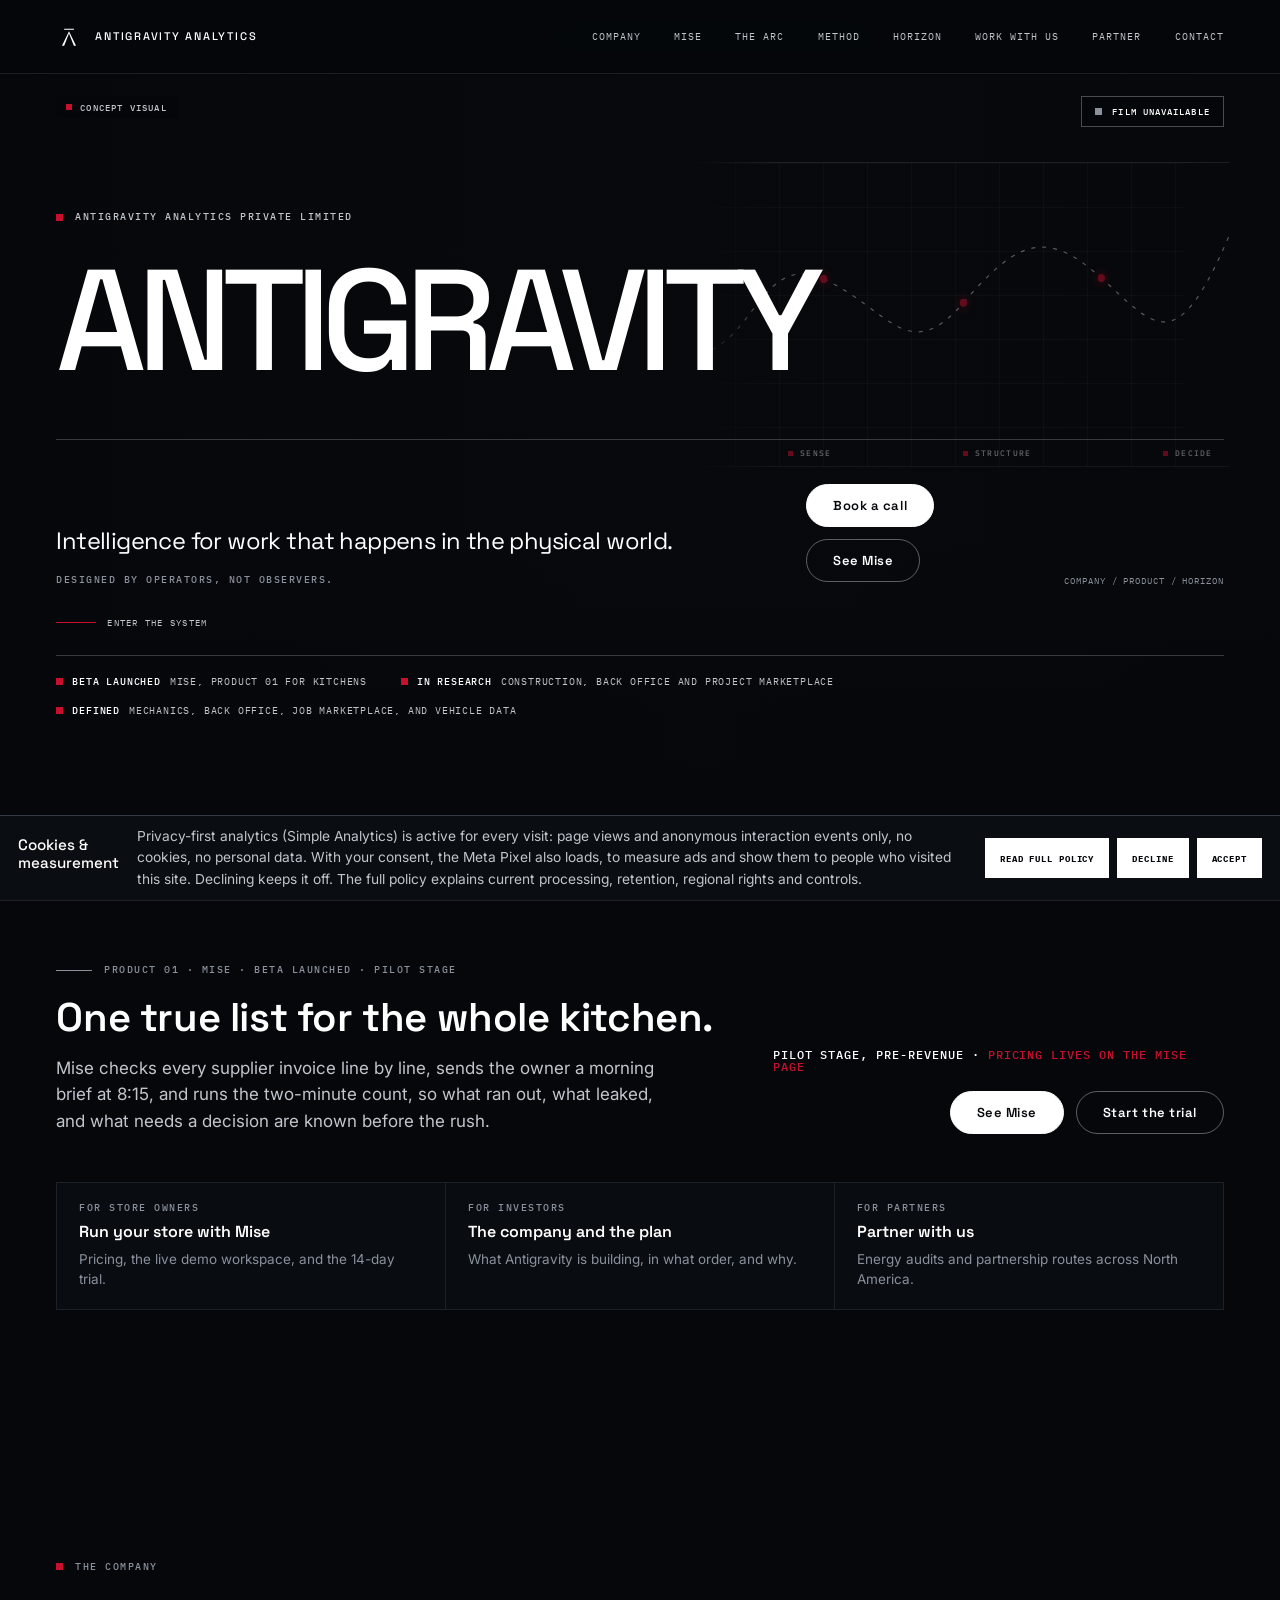
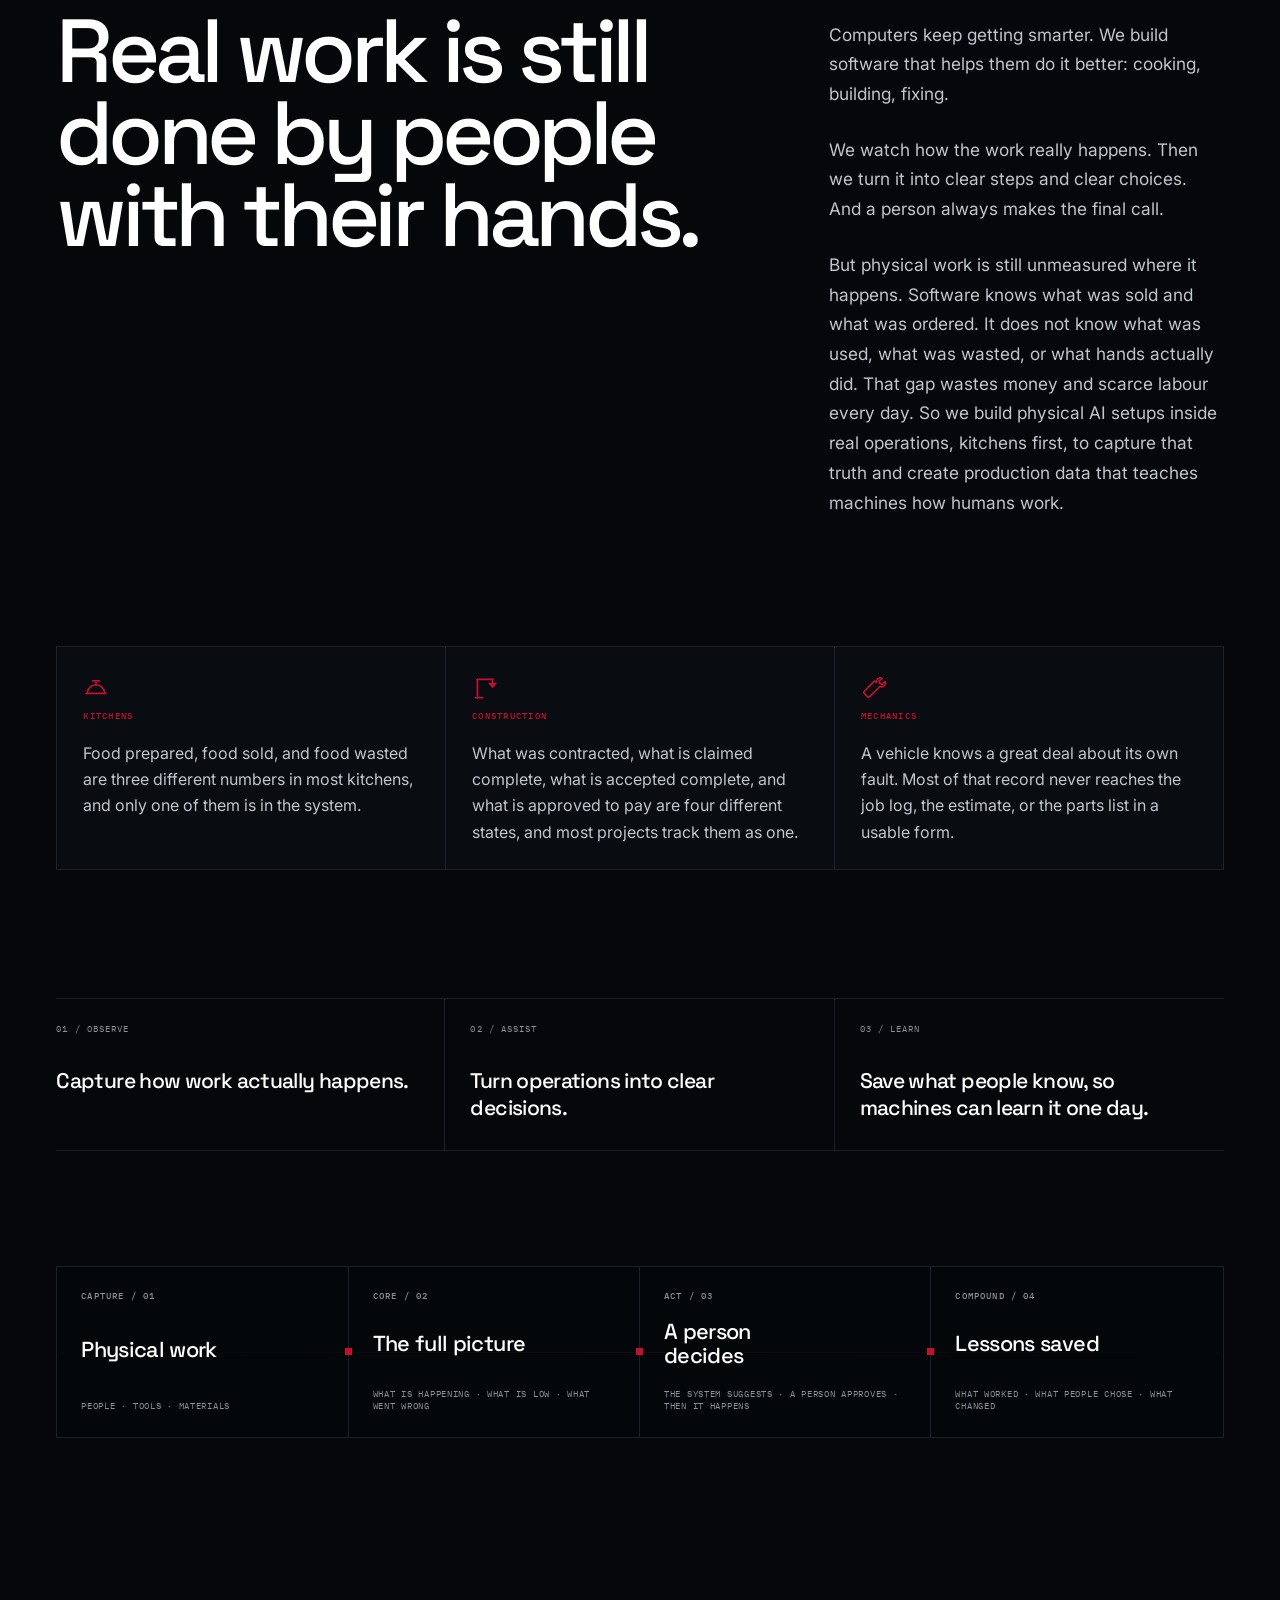
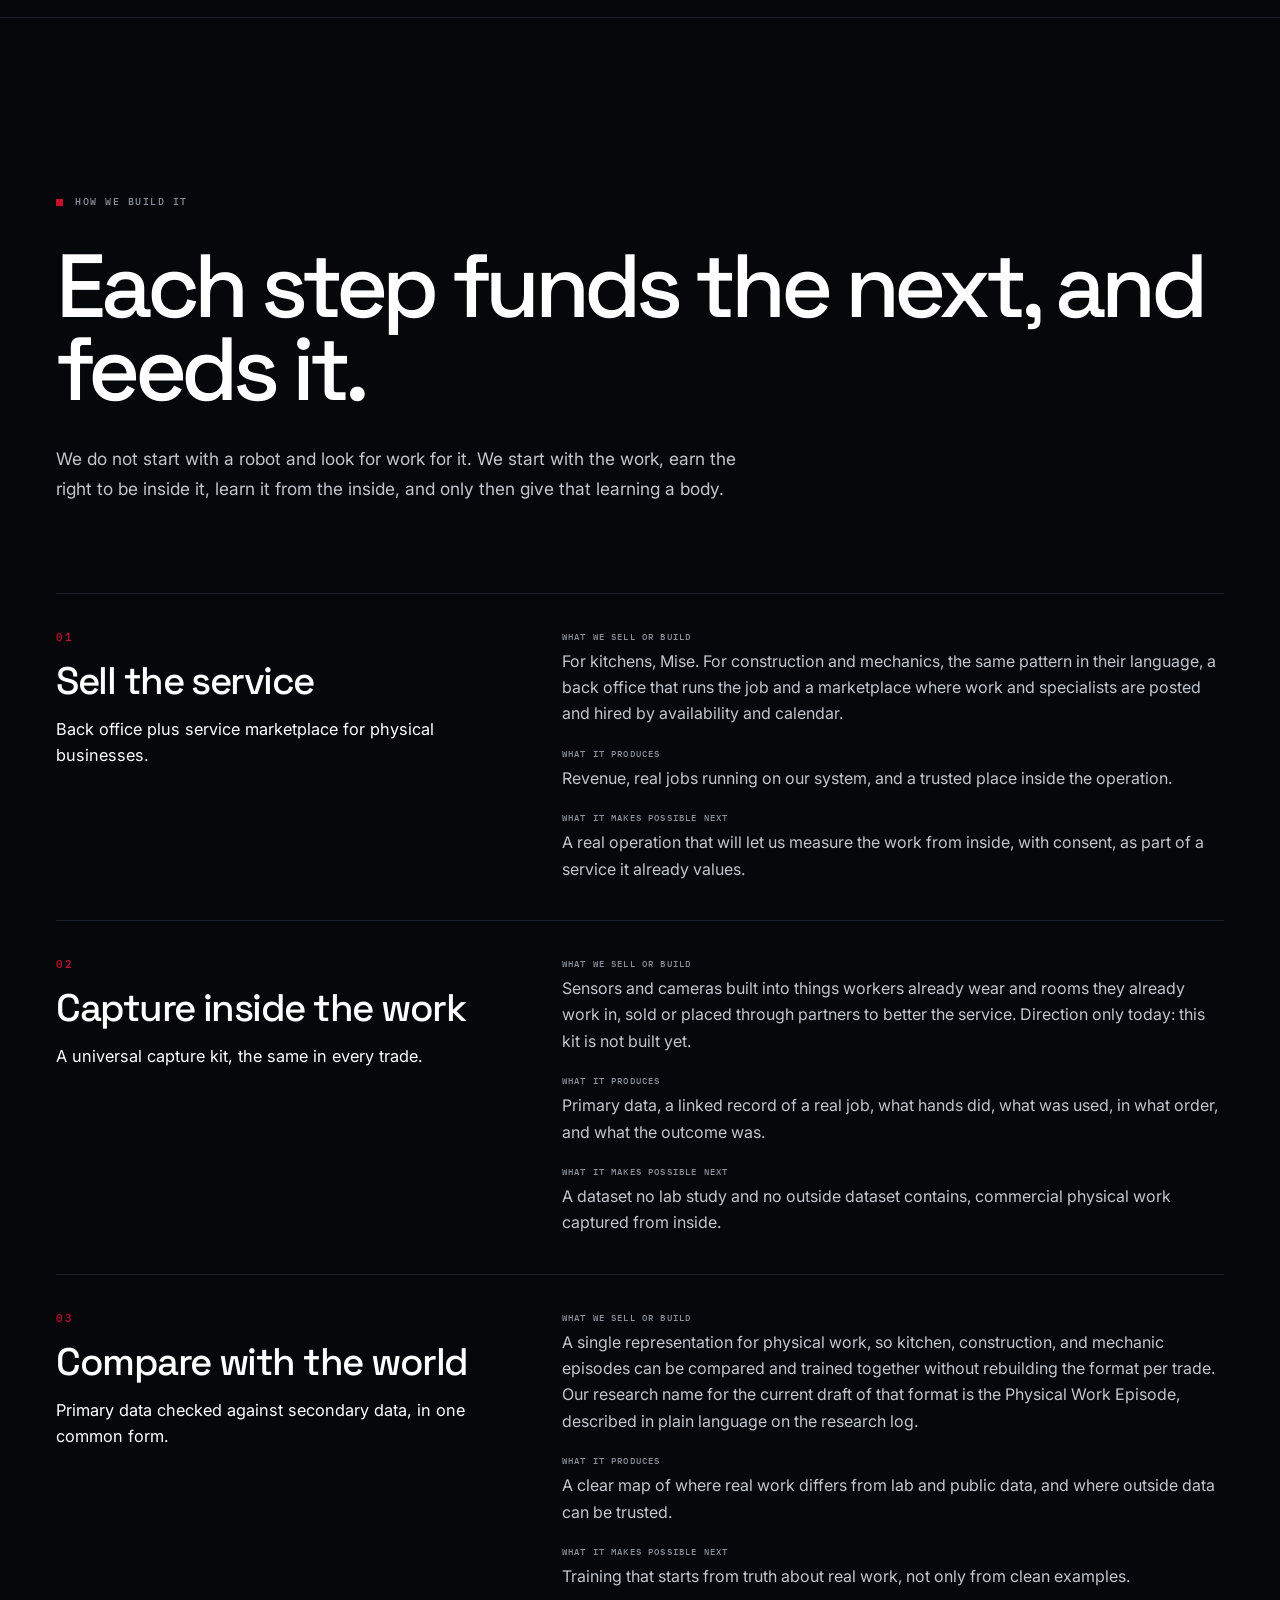
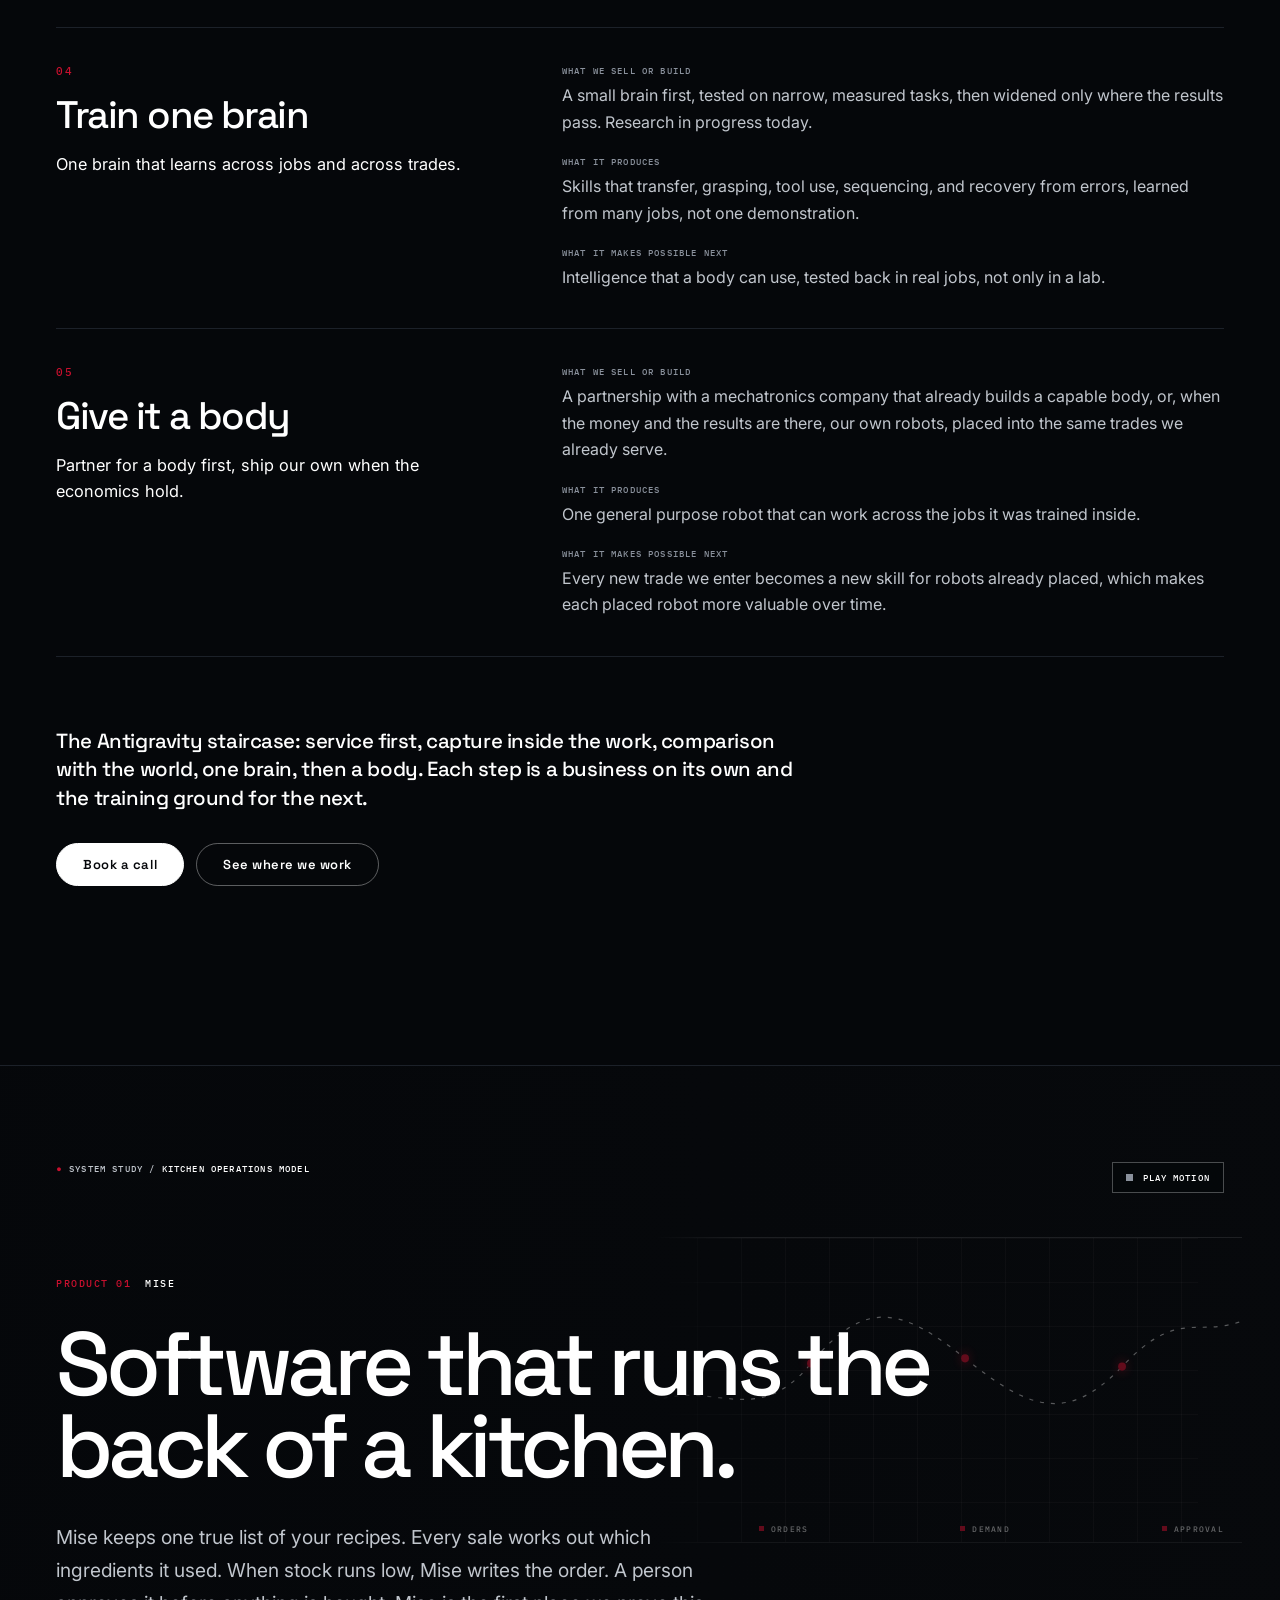
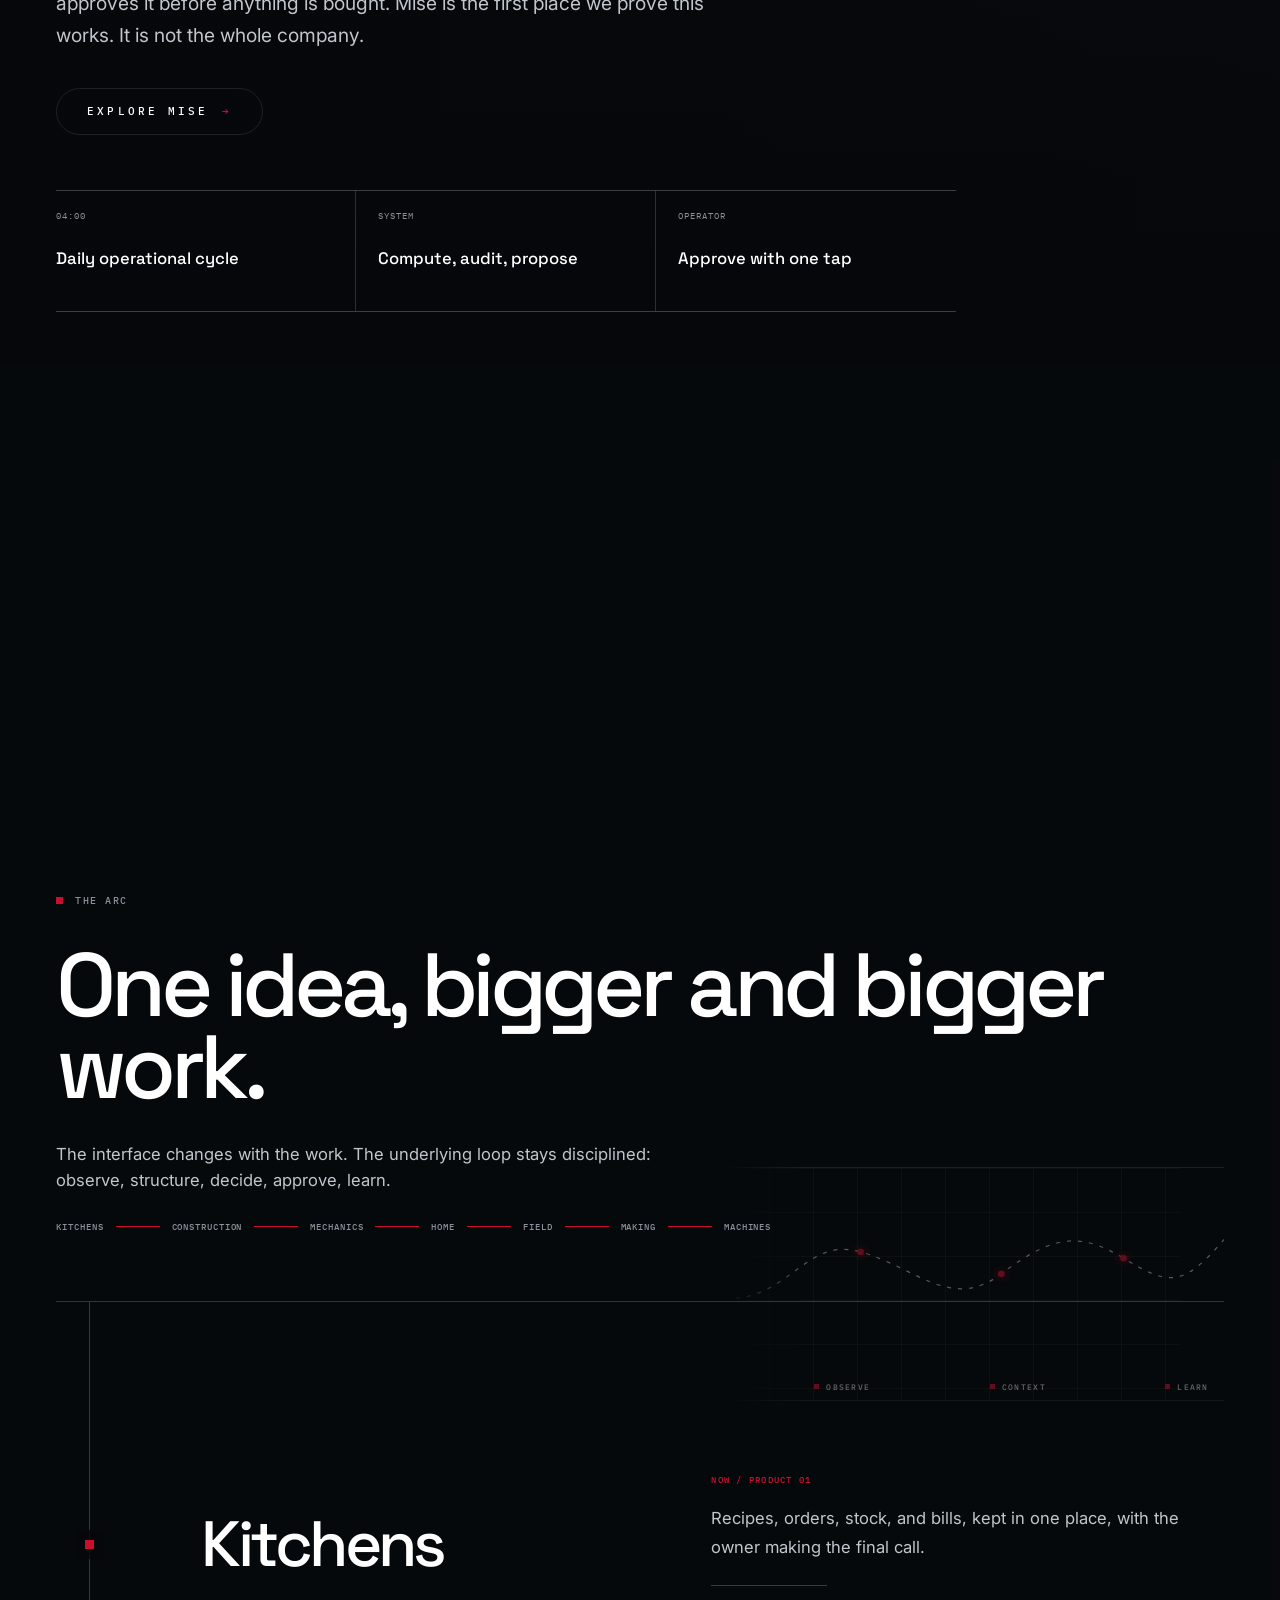
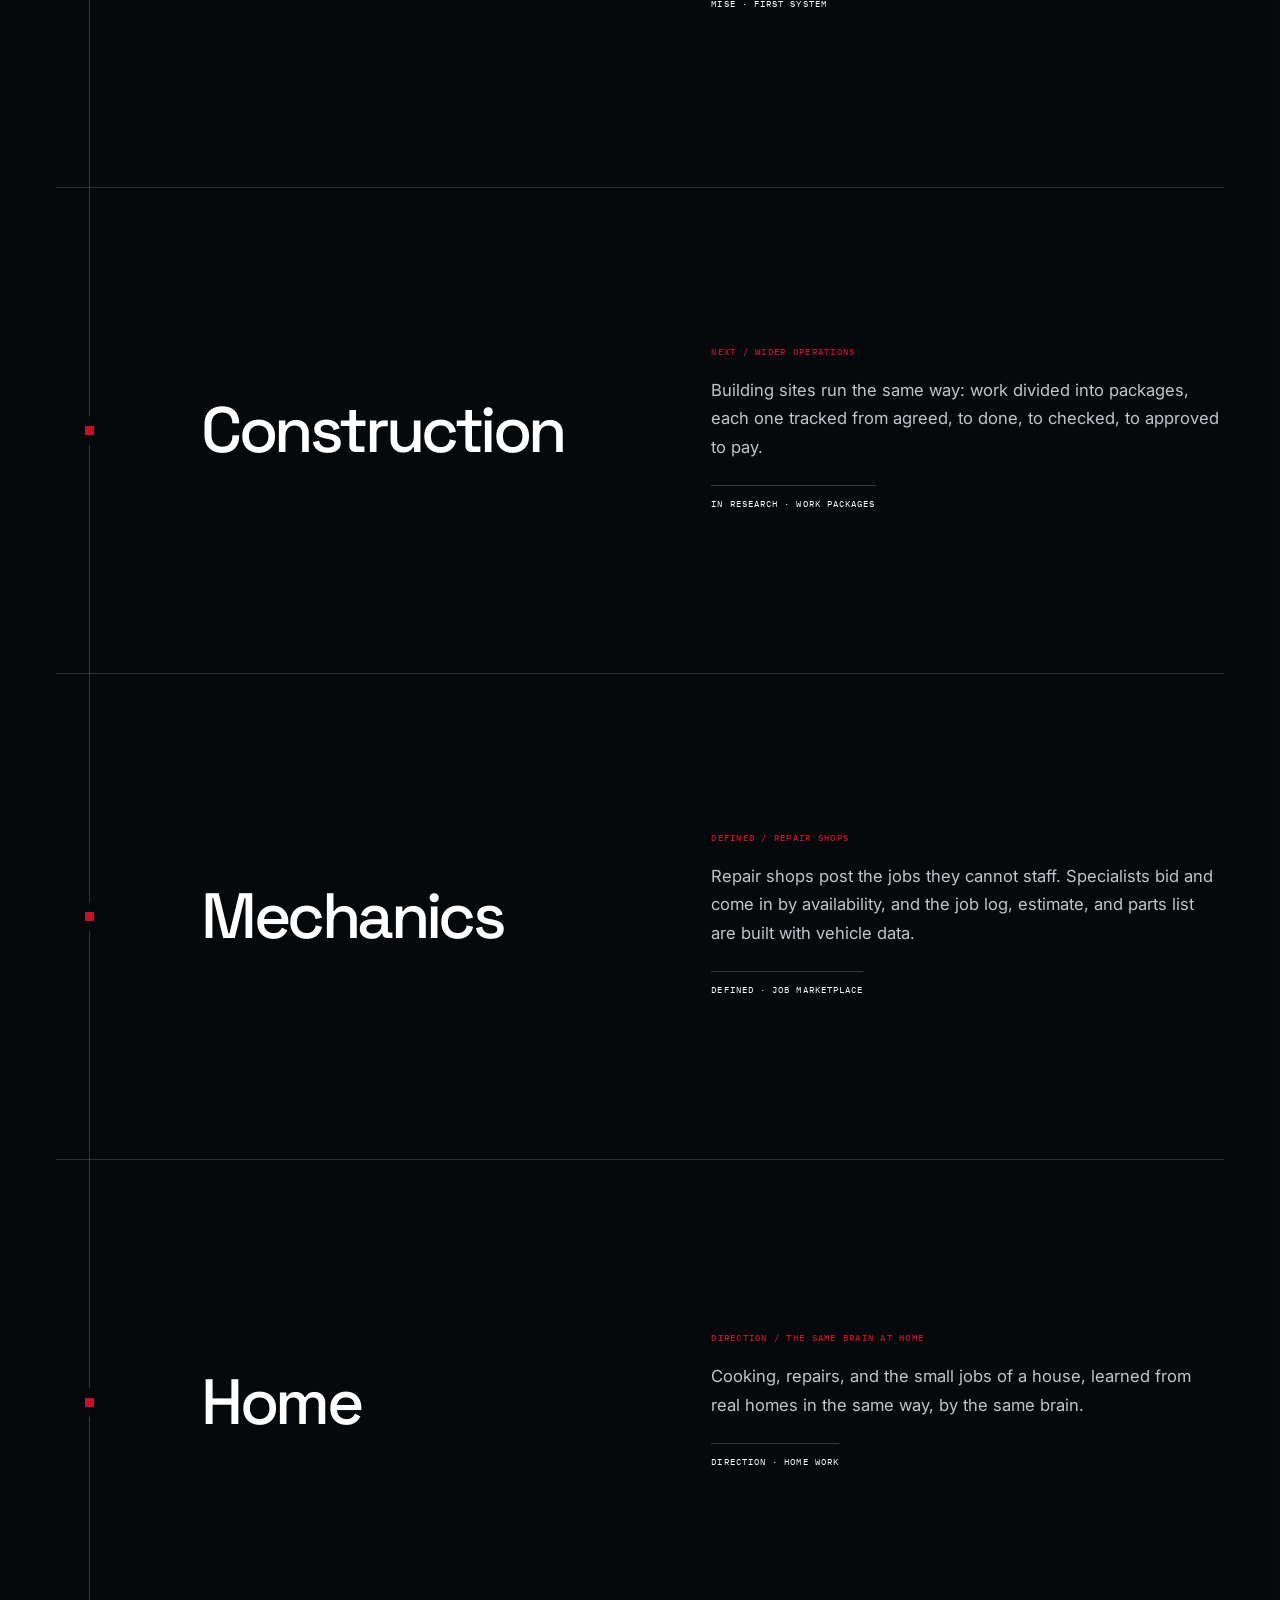
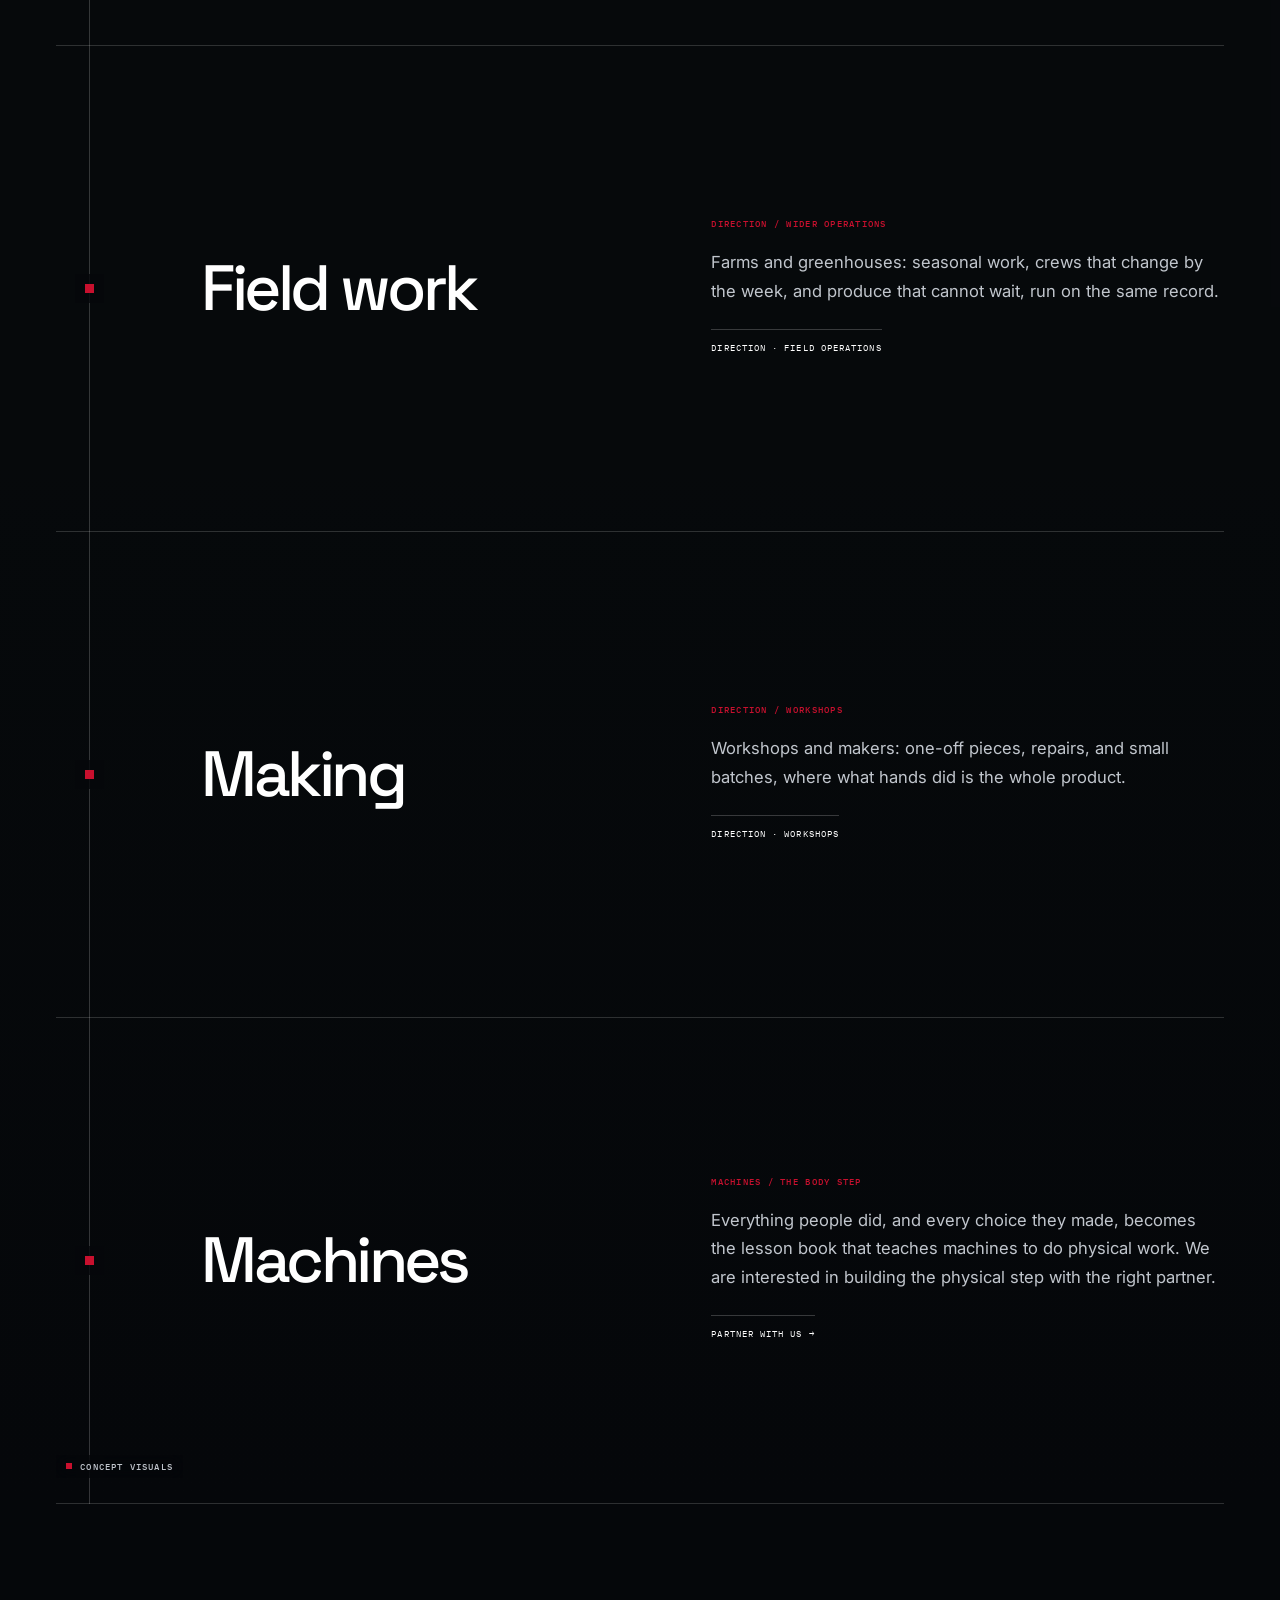
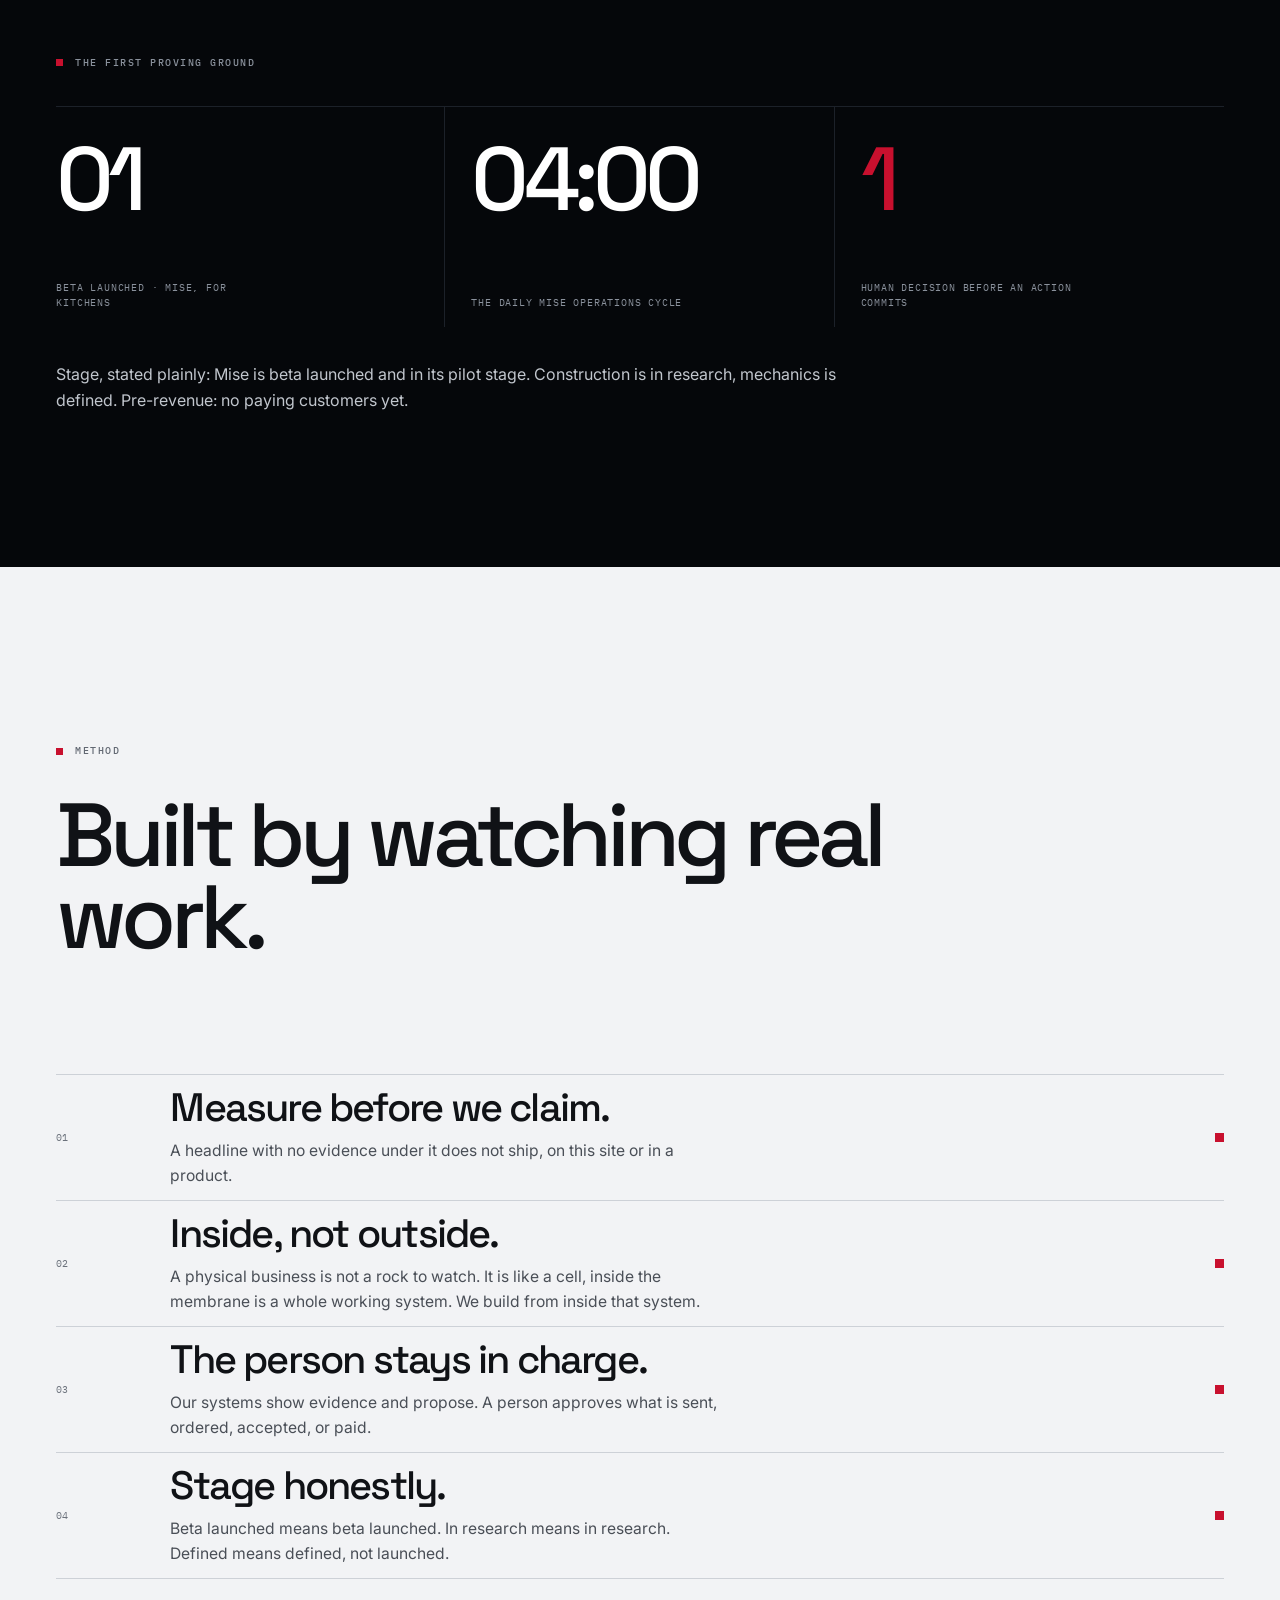
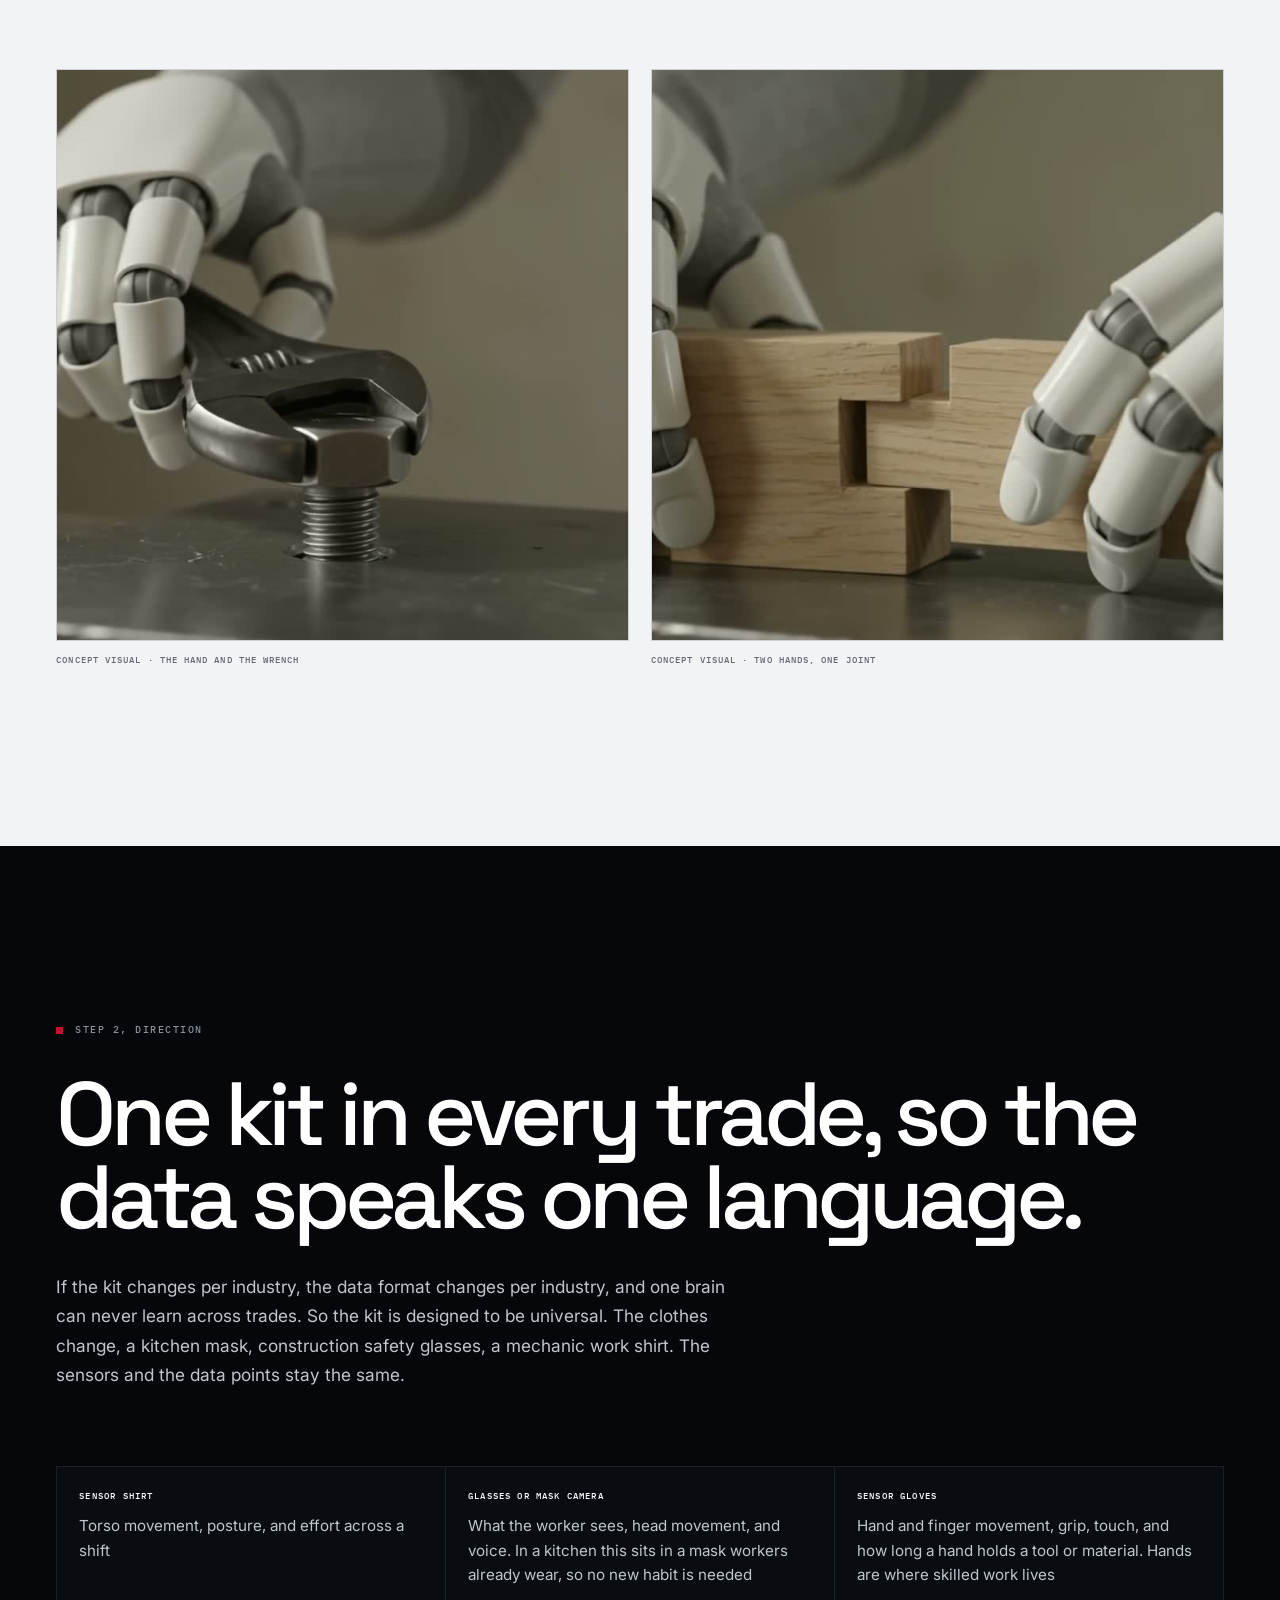
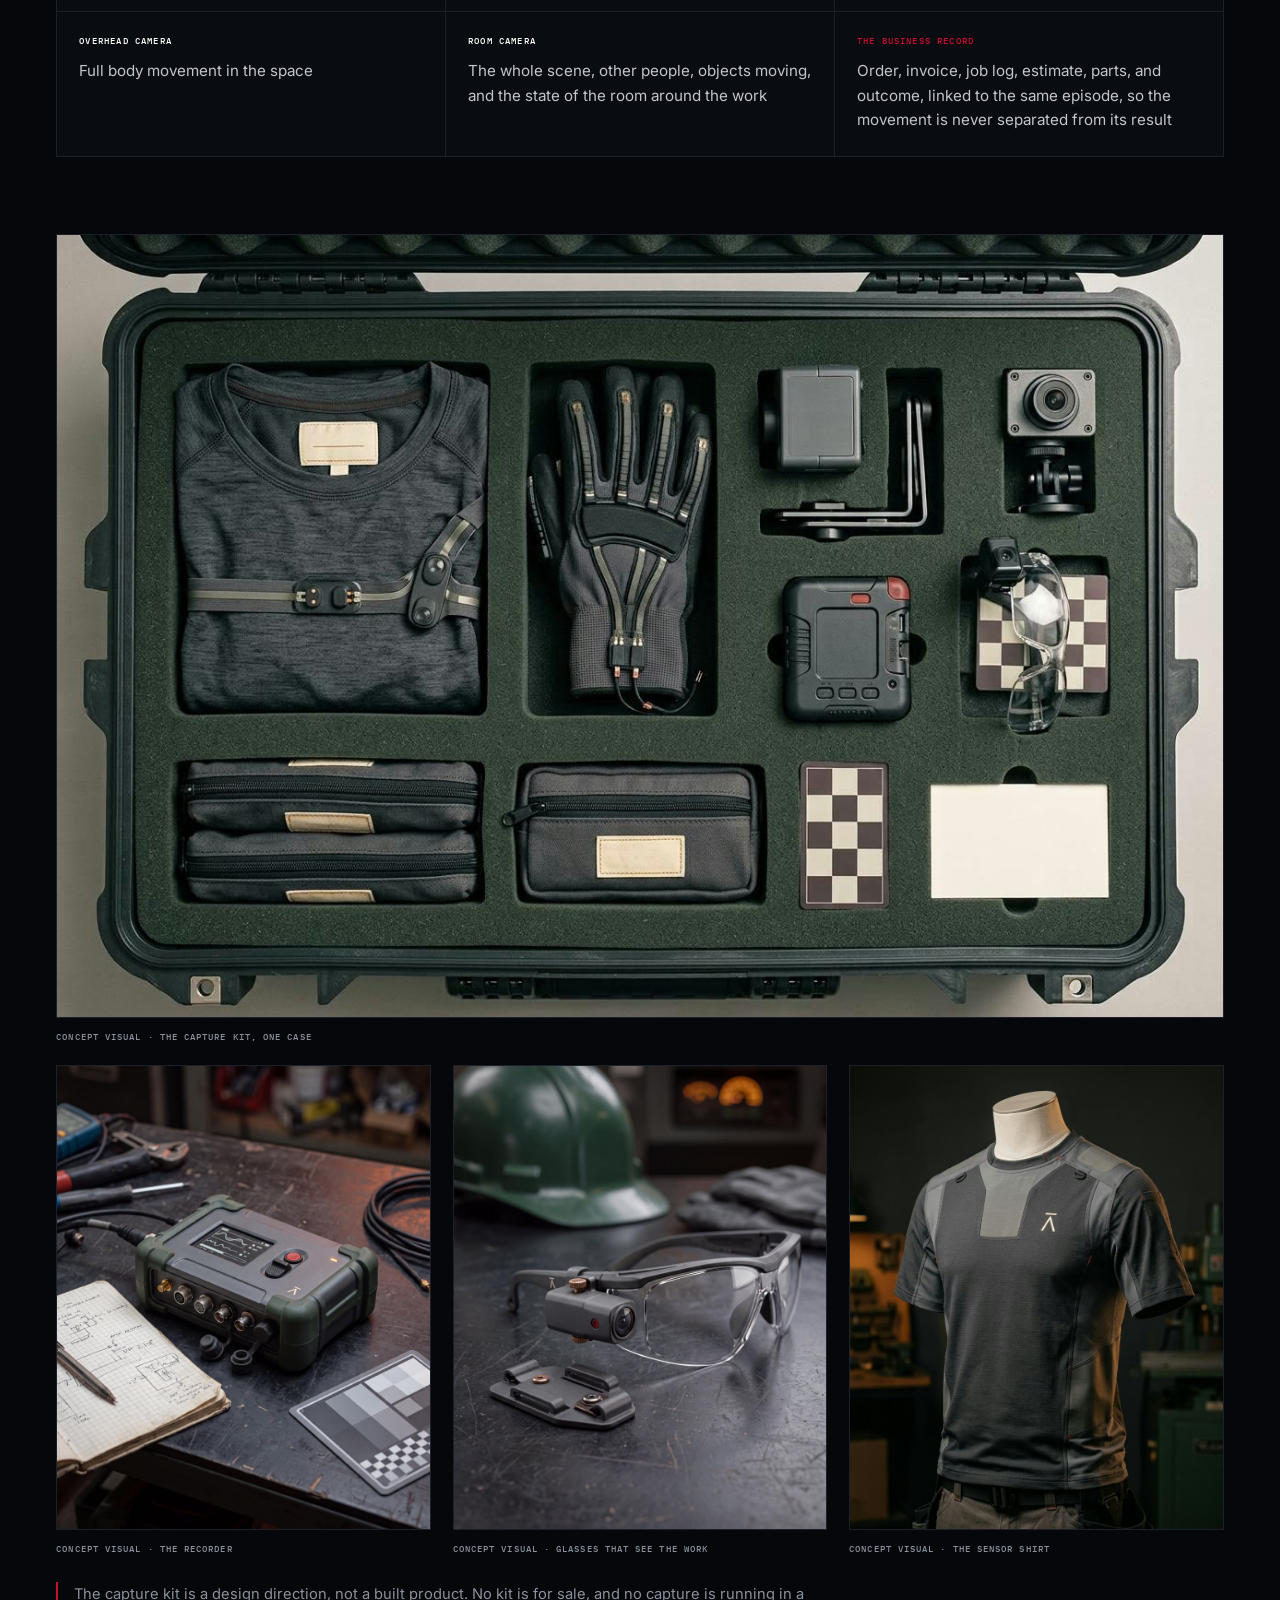
==== commit 86c5436c: "Declutter + stage standard + graphics: beta-launched wording, pricing off homepage, internal notes r" ====
--- a/index.html
+++ b/index.html
@@ -269,21 +269,21 @@
         <a class="scroll-cue" href="#company"><i></i>Enter the system</a>
       </div>
       <div class="status-strip reveal" aria-label="Stage, stated plainly">
-        <span class="status-item"><i class="status-dot"></i><b>In build</b> Mise, Product 01 for kitchens</span>
+        <span class="status-item"><i class="status-dot"></i><b>Beta launched</b> Mise, Product 01 for kitchens</span>
         <span class="status-item"><i class="status-dot"></i><b>In research</b> Construction, back office and project marketplace</span>
         <span class="status-item"><i class="status-dot"></i><b>Defined</b> Mechanics, back office, job marketplace, and vehicle data</span>
       </div>
     </section>
 <section class="buyer" aria-labelledby="buyer-title">
   <div class="buyer-in">
-    <p class="buyer-eyebrow">Product 01 · Mise · You can buy this today</p>
+    <p class="buyer-eyebrow">Product 01 · Mise · Beta launched · Pilot stage</p>
     <div class="buyer-grid">
       <div>
-        <h2 id="buyer-title">Software that runs the back of a kitchen.</h2>
+        <h2 id="buyer-title">One true list for the whole kitchen.</h2>
         <p class="buyer-line">Mise checks every supplier invoice line by line, sends the owner a morning brief at 8:15, and runs the two-minute count, so what ran out, what leaked, and what needs a decision are known before the rush.</p>
       </div>
       <div>
-        <p class="buyer-price">From <b>CA$349</b> per location per month · 14 days free</p>
+        <p class="buyer-price">Pilot stage, pre-revenue · <b>Pricing lives on the Mise page</b></p>
         <div class="buyer-actions"><a class="btn-solid" href="/mise">See Mise</a><a class="btn-line" href="/mise#pricing">Start the trial</a></div>
       </div>
     </div>
@@ -302,14 +302,14 @@
         <h2 class="reveal" id="company-title">Real work is still done by people with their hands.</h2>
         <div class="company-copy reveal">
           <p>Computers keep getting smarter. We build software that helps them do it better: cooking, building, fixing.</p>
-          <p>We watch how the work really happens. Then we turn it into clear steps and clear choices. And a person always makes the final call. Every day of real work also teaches us how the work is done. One day, that knowledge is how machines will learn physical work too.</p>
+          <p>We watch how the work really happens. Then we turn it into clear steps and clear choices. And a person always makes the final call.</p>
           <p>But physical work is still unmeasured where it happens. Software knows what was sold and what was ordered. It does not know what was used, what was wasted, or what hands actually did. That gap wastes money and scarce labour every day. So we build physical AI setups inside real operations, kitchens first, to capture that truth and create production data that teaches machines how humans work.</p>
         </div>
       </div>
       <div class="problem-cards reveal" aria-label="The problem, per trade">
-        <article class="problem-card"><small>Kitchens</small><p>Food prepared, food sold, and food wasted are three different numbers in most kitchens, and only one of them is in the system.</p><p class="card-note">A figure joins this card only with a named, filed source.</p></article>
-        <article class="problem-card"><small>Construction</small><p>What was contracted, what is claimed complete, what is accepted complete, and what is approved to pay are four different states, and most projects track them as one.</p><p class="card-note">A figure joins this card only with a named, filed source.</p></article>
-        <article class="problem-card"><small>Mechanics</small><p>A vehicle knows a great deal about its own fault. Most of that record never reaches the job log, the estimate, or the parts list in a usable form.</p><p class="card-note">A figure joins this card only with a named, filed source.</p></article>
+        <article class="problem-card"><svg width="26" height="26" viewBox="0 0 24 24" fill="none" stroke="#C8102E" stroke-width="1.6" stroke-linecap="round" aria-hidden="true" style="display:block;margin-bottom:10px"><path d="M3 17h18"/><path d="M4 17a8 8 0 0 1 16 0"/><path d="M12 9V7"/><path d="M9 5.5h6"/></svg><small>Kitchens</small><p>Food prepared, food sold, and food wasted are three different numbers in most kitchens, and only one of them is in the system.</p></article>
+        <article class="problem-card"><svg width="26" height="26" viewBox="0 0 24 24" fill="none" stroke="#C8102E" stroke-width="1.6" stroke-linecap="round" aria-hidden="true" style="display:block;margin-bottom:10px"><path d="M5 21V4"/><path d="M5 4h14"/><path d="M19 4v4"/><path d="M16.5 8h5l-2.5 3z"/><path d="M3 21h7"/></svg><small>Construction</small><p>What was contracted, what is claimed complete, what is accepted complete, and what is approved to pay are four different states, and most projects track them as one.</p></article>
+        <article class="problem-card"><svg width="26" height="26" viewBox="0 0 24 24" fill="none" stroke="#C8102E" stroke-width="1.6" stroke-linecap="round" stroke-linejoin="round" aria-hidden="true" style="display:block;margin-bottom:10px"><path d="M14.5 6.5a4 4 0 0 1 5.6-4.2l-2.9 2.9.8 2.4 2.4.8 2.9-2.9a4 4 0 0 1-5.4 5L8 20.5a2 2 0 0 1-2.8 0l-2.7-2.7a2 2 0 0 1 0-2.8L12.4 5.1a4 4 0 0 1 2.1 1.4z" transform="scale(0.92) translate(1,1)"/></svg><small>Mechanics</small><p>A vehicle knows a great deal about its own fault. Most of that record never reaches the job log, the estimate, or the parts list in a usable form.</p></article>
       </div>
       <div class="thesis-line reveal" aria-label="Company progression">
         <div><small>01 / Observe</small><b>Capture how work actually happens.</b></div>
@@ -317,10 +317,10 @@
         <div><small>03 / Learn</small><b>Save what people know, so machines can learn it one day.</b></div>
       </div>
       <div class="system-map reveal" aria-label="Operational intelligence loop">
-        <div class="map-node"><small>Input / 01</small><b>Physical work</b><span>People · tools · materials</span></div>
-        <div class="map-node"><small>Model / 02</small><b>The full picture</b><span>What is happening · what is low · what went wrong</span></div>
-        <div class="map-node"><small>Decision / 03</small><b>A person decides</b><span>The system suggests · a person approves · then it happens</span></div>
-        <div class="map-node"><small>Learning / 04</small><b>Lessons saved</b><span>What worked · what people chose · what changed</span></div>
+        <div class="map-node"><small>Capture / 01</small><b>Physical work</b><span>People · tools · materials</span></div>
+        <div class="map-node"><small>Core / 02</small><b>The full picture</b><span>What is happening · what is low · what went wrong</span></div>
+        <div class="map-node"><small>Act / 03</small><b>A person decides</b><span>The system suggests · a person approves · then it happens</span></div>
+        <div class="map-node"><small>Compound / 04</small><b>Lessons saved</b><span>What worked · what people chose · what changed</span></div>
       </div>
     </section>
 
@@ -340,7 +340,7 @@
         <article class="stair-step reveal">
           <div class="stair-head"><span class="stair-num">02</span><h3>Capture inside the work</h3><p class="stair-line">A universal capture kit, the same in every trade.</p></div>
           <div class="stair-rows">
-            <div><small>What we sell or build</small><p>Sensors and cameras built into things workers already wear and rooms they already work in, sold or placed through partners to better the service. Direction only today, this kit is not built yet, and the site must say so wherever the kit is described as a product.</p></div>
+            <div><small>What we sell or build</small><p>Sensors and cameras built into things workers already wear and rooms they already work in, sold or placed through partners to better the service. Direction only today: this kit is not built yet.</p></div>
             <div><small>What it produces</small><p>Primary data, a linked record of a real job, what hands did, what was used, in what order, and what the outcome was.</p></div>
             <div><small>What it makes possible next</small><p>A dataset no lab study and no outside dataset contains, commercial physical work captured from inside.</p></div>
           </div>
@@ -356,7 +356,7 @@
         <article class="stair-step reveal">
           <div class="stair-head"><span class="stair-num">04</span><h3>Train one brain</h3><p class="stair-line">One brain that learns across jobs and across trades.</p></div>
           <div class="stair-rows">
-            <div><small>What we sell or build</small><p>A small brain first, tested on narrow, measured tasks, then widened only where the results pass. Research in progress today, no trained general brain is claimed on this site.</p></div>
+            <div><small>What we sell or build</small><p>A small brain first, tested on narrow, measured tasks, then widened only where the results pass. Research in progress today.</p></div>
             <div><small>What it produces</small><p>Skills that transfer, grasping, tool use, sequencing, and recovery from errors, learned from many jobs, not one demonstration.</p></div>
             <div><small>What it makes possible next</small><p>Intelligence that a body can use, tested back in real jobs, not only in a lab.</p></div>
           </div>
@@ -424,11 +424,11 @@
     <section class="numbers" aria-labelledby="numbers-title">
       <p class="eyebrow reveal" id="numbers-title">The first proving ground</p>
       <div class="number-grid reveal">
-        <div class="number-item"><span class="num">01</span><span class="num-label">Product in build · Mise, for kitchens</span></div>
+        <div class="number-item"><span class="num">01</span><span class="num-label">Beta launched · Mise, for kitchens</span></div>
         <div class="number-item"><span class="num">04:00</span><span class="num-label">The daily Mise operations cycle</span></div>
         <div class="number-item"><span class="num accent">1</span><span class="num-label">Human decision before an action commits</span></div>
       </div>
-      <p class="stage-note reveal">Stage, stated plainly: Mise is in build, construction is in research, and mechanics is defined. No paying customers yet.</p>
+      <p class="stage-note reveal">Stage, stated plainly: Mise is beta launched and in its pilot stage. Construction is in research, mechanics is defined. Pre-revenue: no paying customers yet.</p>
     </section>
 
     <section class="method" id="method" aria-labelledby="method-title">
@@ -438,7 +438,7 @@
         <div class="principle reveal"><span>01</span><div><h3>Measure before we claim.</h3><p>A headline with no evidence under it does not ship, on this site or in a product.</p></div><i></i></div>
         <div class="principle reveal"><span>02</span><div><h3>Inside, not outside.</h3><p>A physical business is not a rock to watch. It is like a cell, inside the membrane is a whole working system. We build from inside that system.</p></div><i></i></div>
         <div class="principle reveal"><span>03</span><div><h3>The person stays in charge.</h3><p>Our systems show evidence and propose. A person approves what is sent, ordered, accepted, or paid.</p></div><i></i></div>
-        <div class="principle reveal"><span>04</span><div><h3>Stage honestly.</h3><p>In build means in build. In research means in research. Defined means defined, not launched.</p></div><i></i></div>
+        <div class="principle reveal"><span>04</span><div><h3>Stage honestly.</h3><p>Beta launched means beta launched. In research means in research. Defined means defined, not launched.</p></div><i></i></div>
       </div>
       <div class="method-films reveal" aria-label="Close-up studies">
         <figure class="closeup-figure">
@@ -484,7 +484,7 @@
           </figure>
         </div>
       </div>
-      <p class="honesty-note reveal">The capture kit is a design direction, not a built product. No kit is for sale, no capture is running in a customer site today, and the final sensor set will be set by experiment results, not fixed in advance on this page.</p>
+      <p class="honesty-note reveal">The capture kit is a design direction, not a built product. No kit is for sale, and no capture is running in a customer site today.</p>
       <p class="eyebrow reveal asset-eyebrow-2">The asset</p>
       <h2 class="reveal">Lab data teaches clean examples. Real jobs teach the work.</h2>
       <p class="asset-intro reveal">Public and lab datasets are useful, and we use them. They are also, by design, clean, short, and separated from money and outcomes. A real commercial job is none of those things. The gap between the two is not a problem to hide. Measured properly, that gap is the asset.</p>
@@ -501,14 +501,14 @@
           </tbody>
         </table>
       </div>
-      <p class="honesty-note reveal">Not all public data can be used to build a commercial product. Some respected datasets are non commercial only, and some licences are drafts, not permission. We treat licence checks as a gate before any dataset is used, and our research log names the status of the datasets we rely on.</p>
+      <p class="honesty-note reveal">Some respected datasets are non-commercial only, so licence checks are a gate before any dataset is used.</p>
       <h3 class="model-title reveal">What an episode count would mean, as a planning model</h3>
       <div class="model-blocks reveal">
         <div class="model-block"><small>Model</small><b>100 episodes</b><p>Enough to test whether our format holds real work at all</p></div>
         <div class="model-block"><small>Model</small><b>1,000 episodes</b><p>Enough to compare real work with lab work trade by trade</p></div>
         <div class="model-block"><small>Model</small><b>10,000 episodes</b><p>Enough to train skills that must survive variation between sites</p></div>
       </div>
-      <p class="honesty-note reveal">These are planning thresholds for our own experiments, not results and not a dataset we hold today. The research that sets the real thresholds is in progress and will be published in the research log when it is graded.</p>
+      <p class="honesty-note reveal">These are planning thresholds for our own experiments, not results, and not a dataset we hold today.</p>
     </section>
 
     <section class="horizon film-section" id="horizon" aria-labelledby="horizon-title">
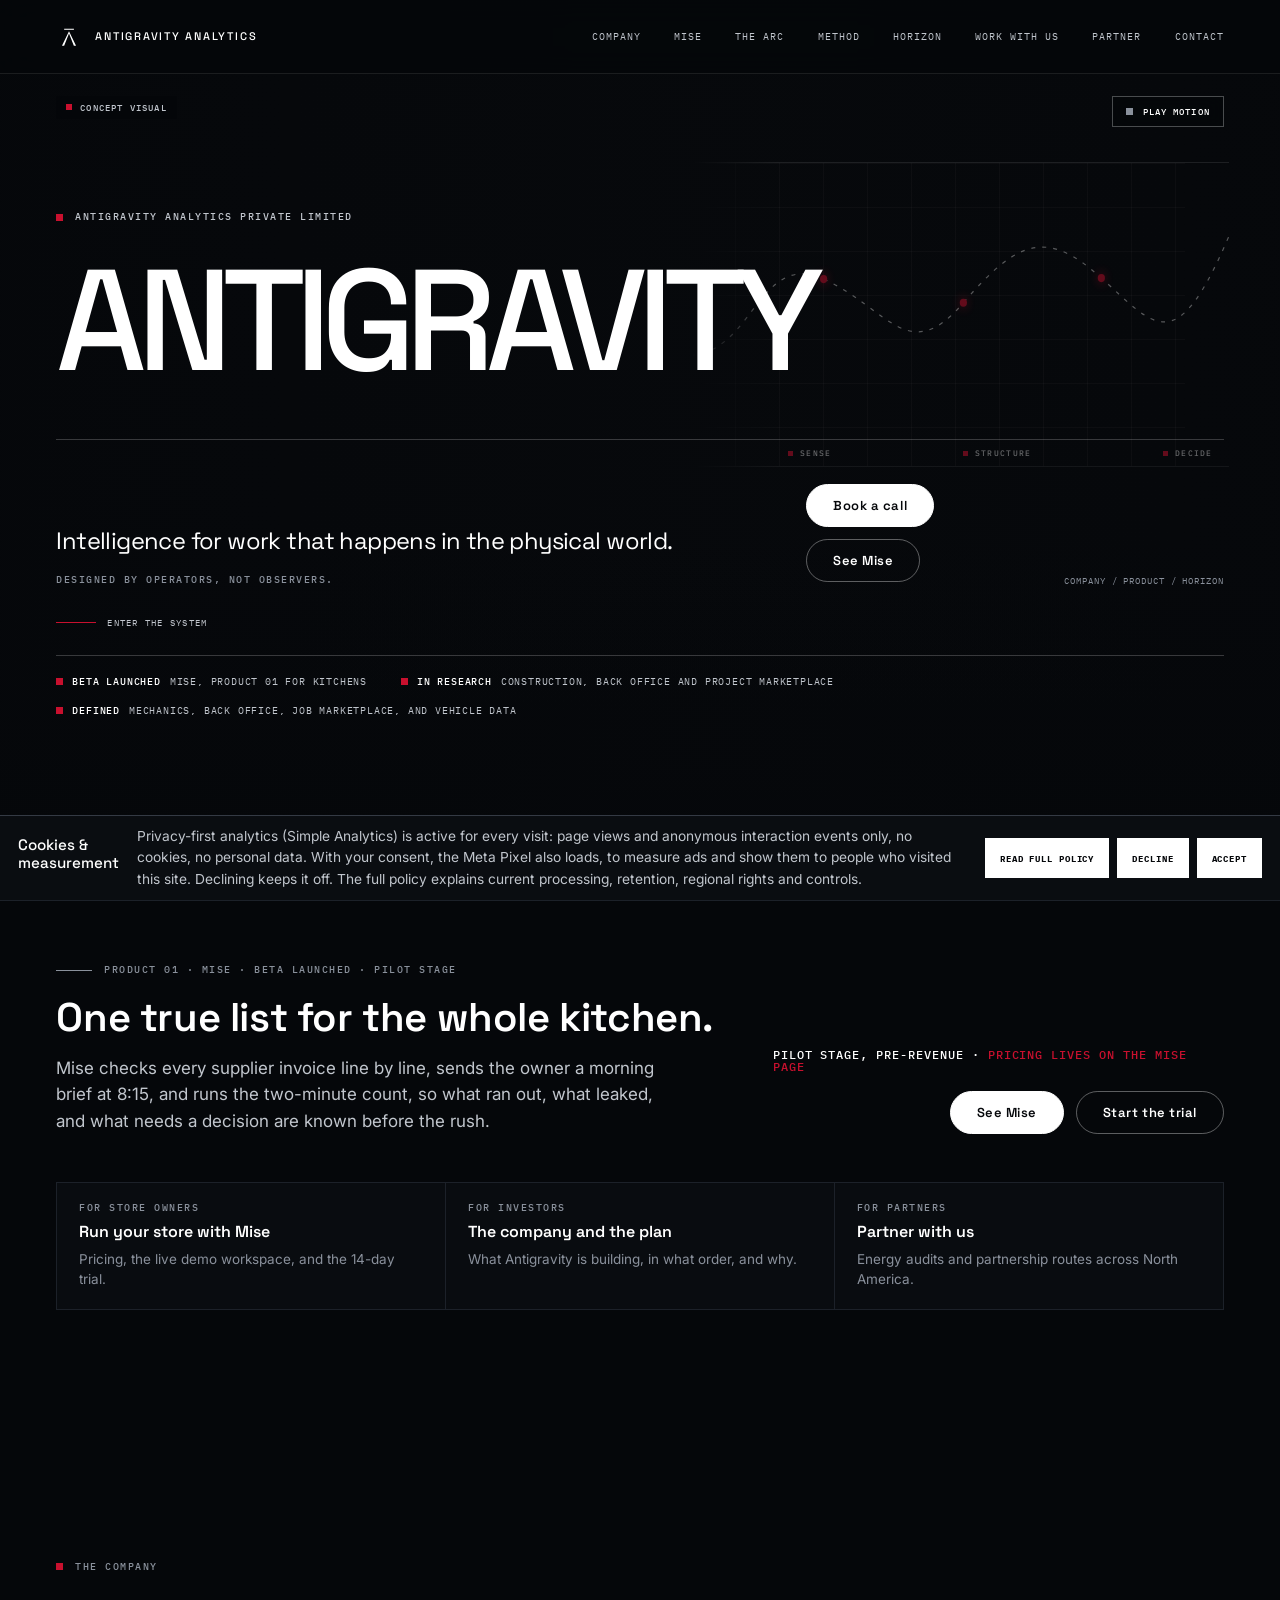
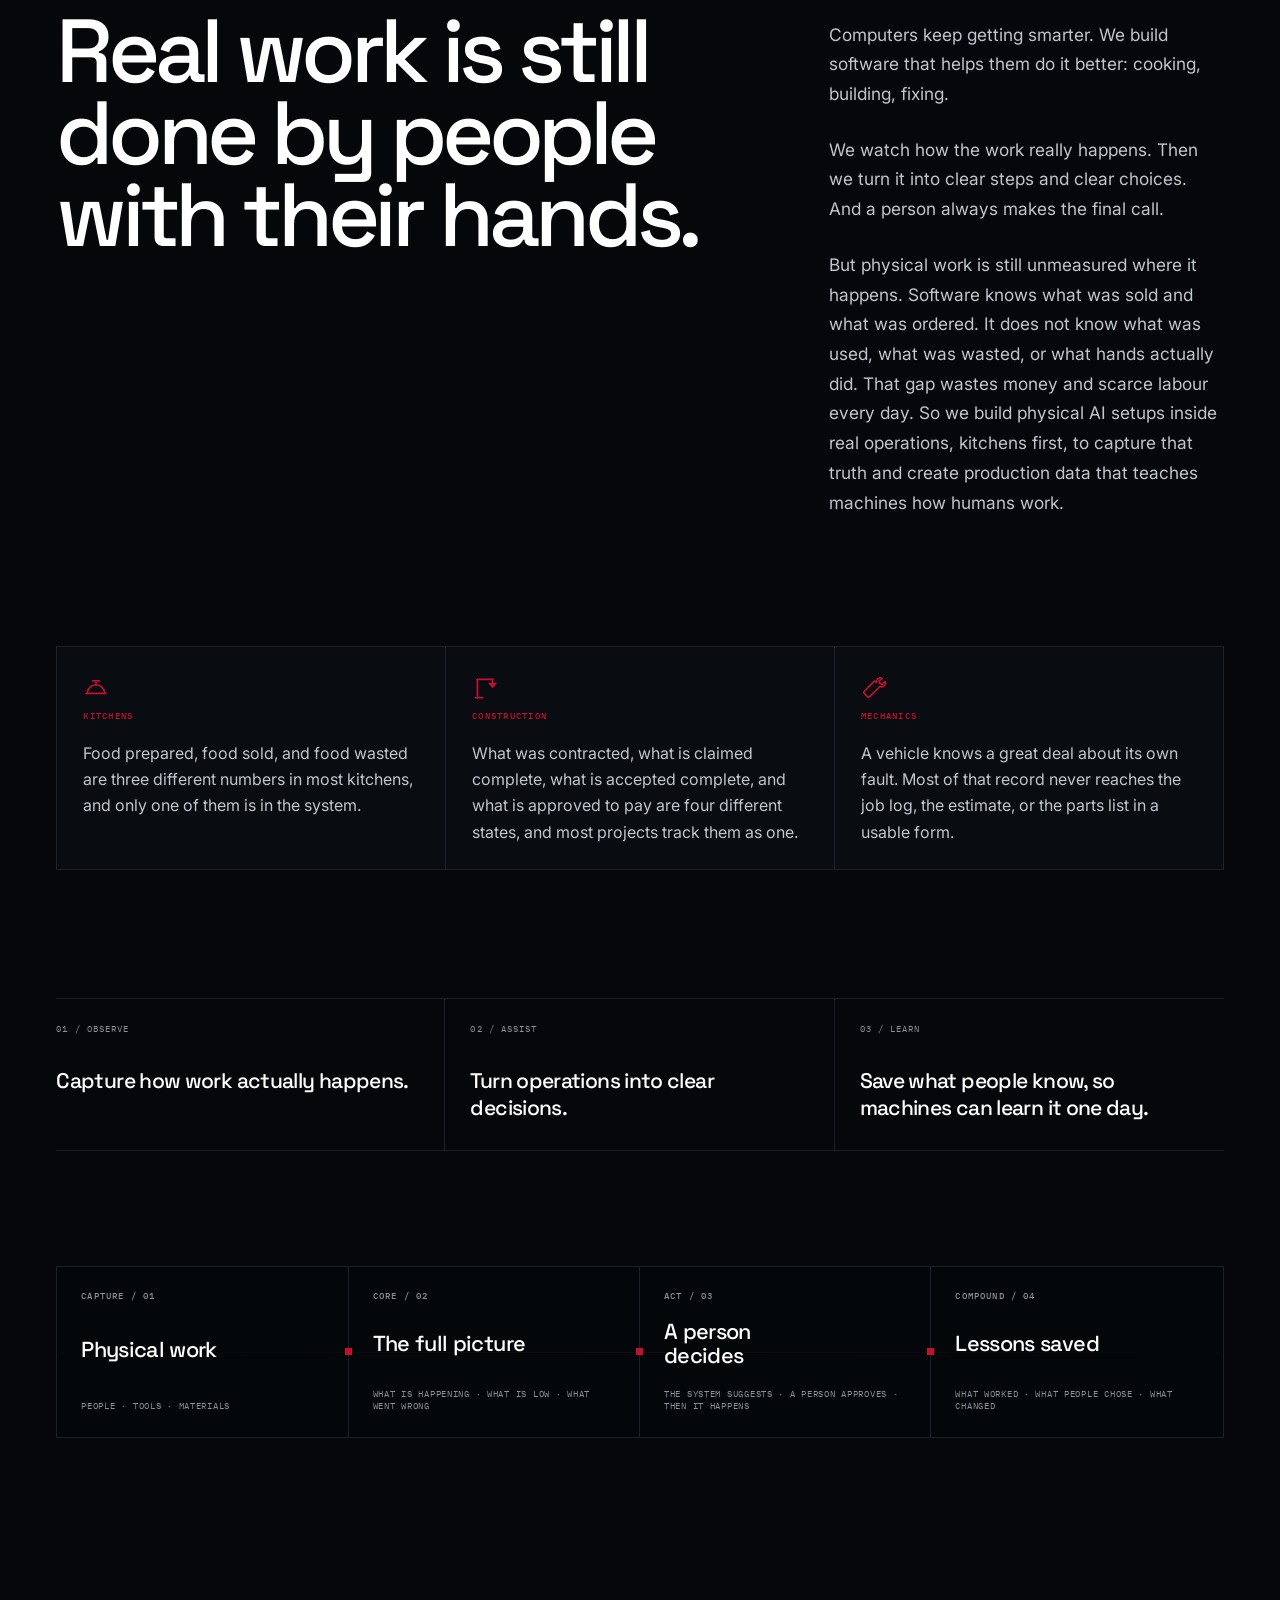
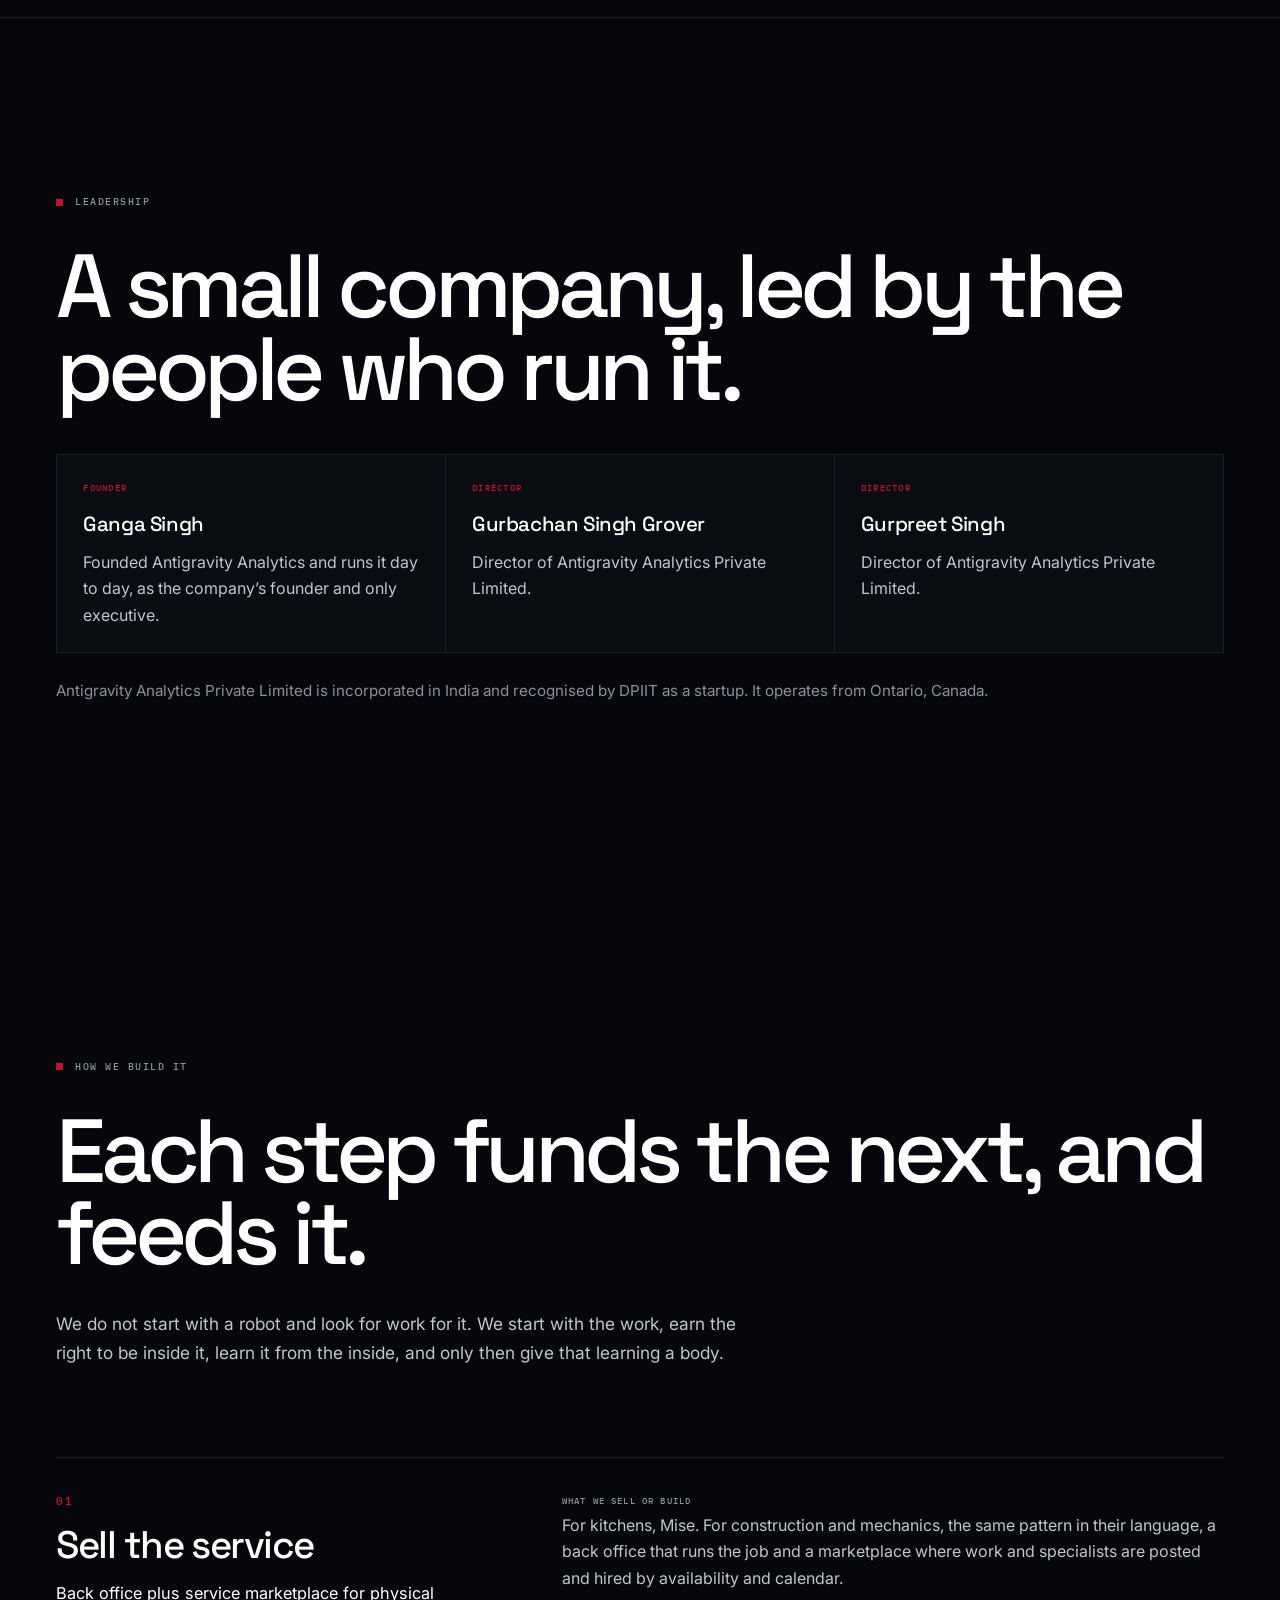
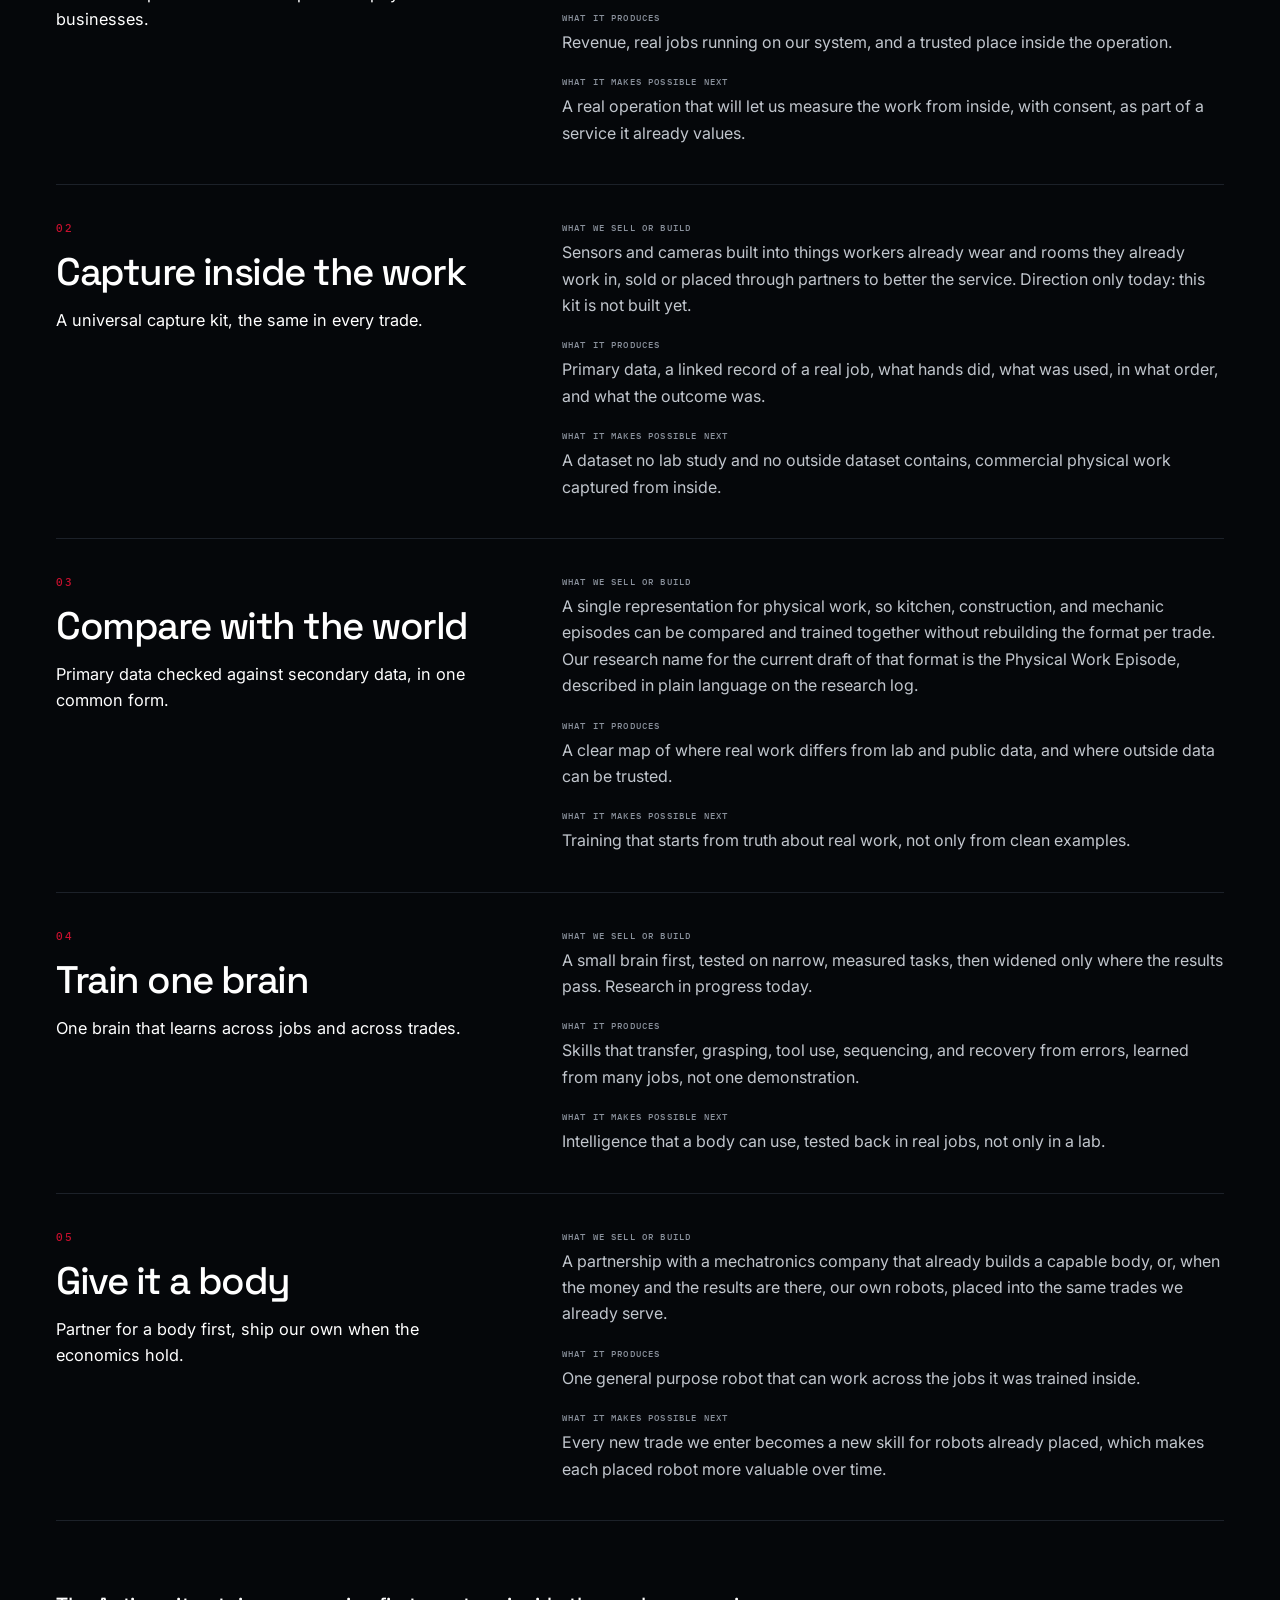
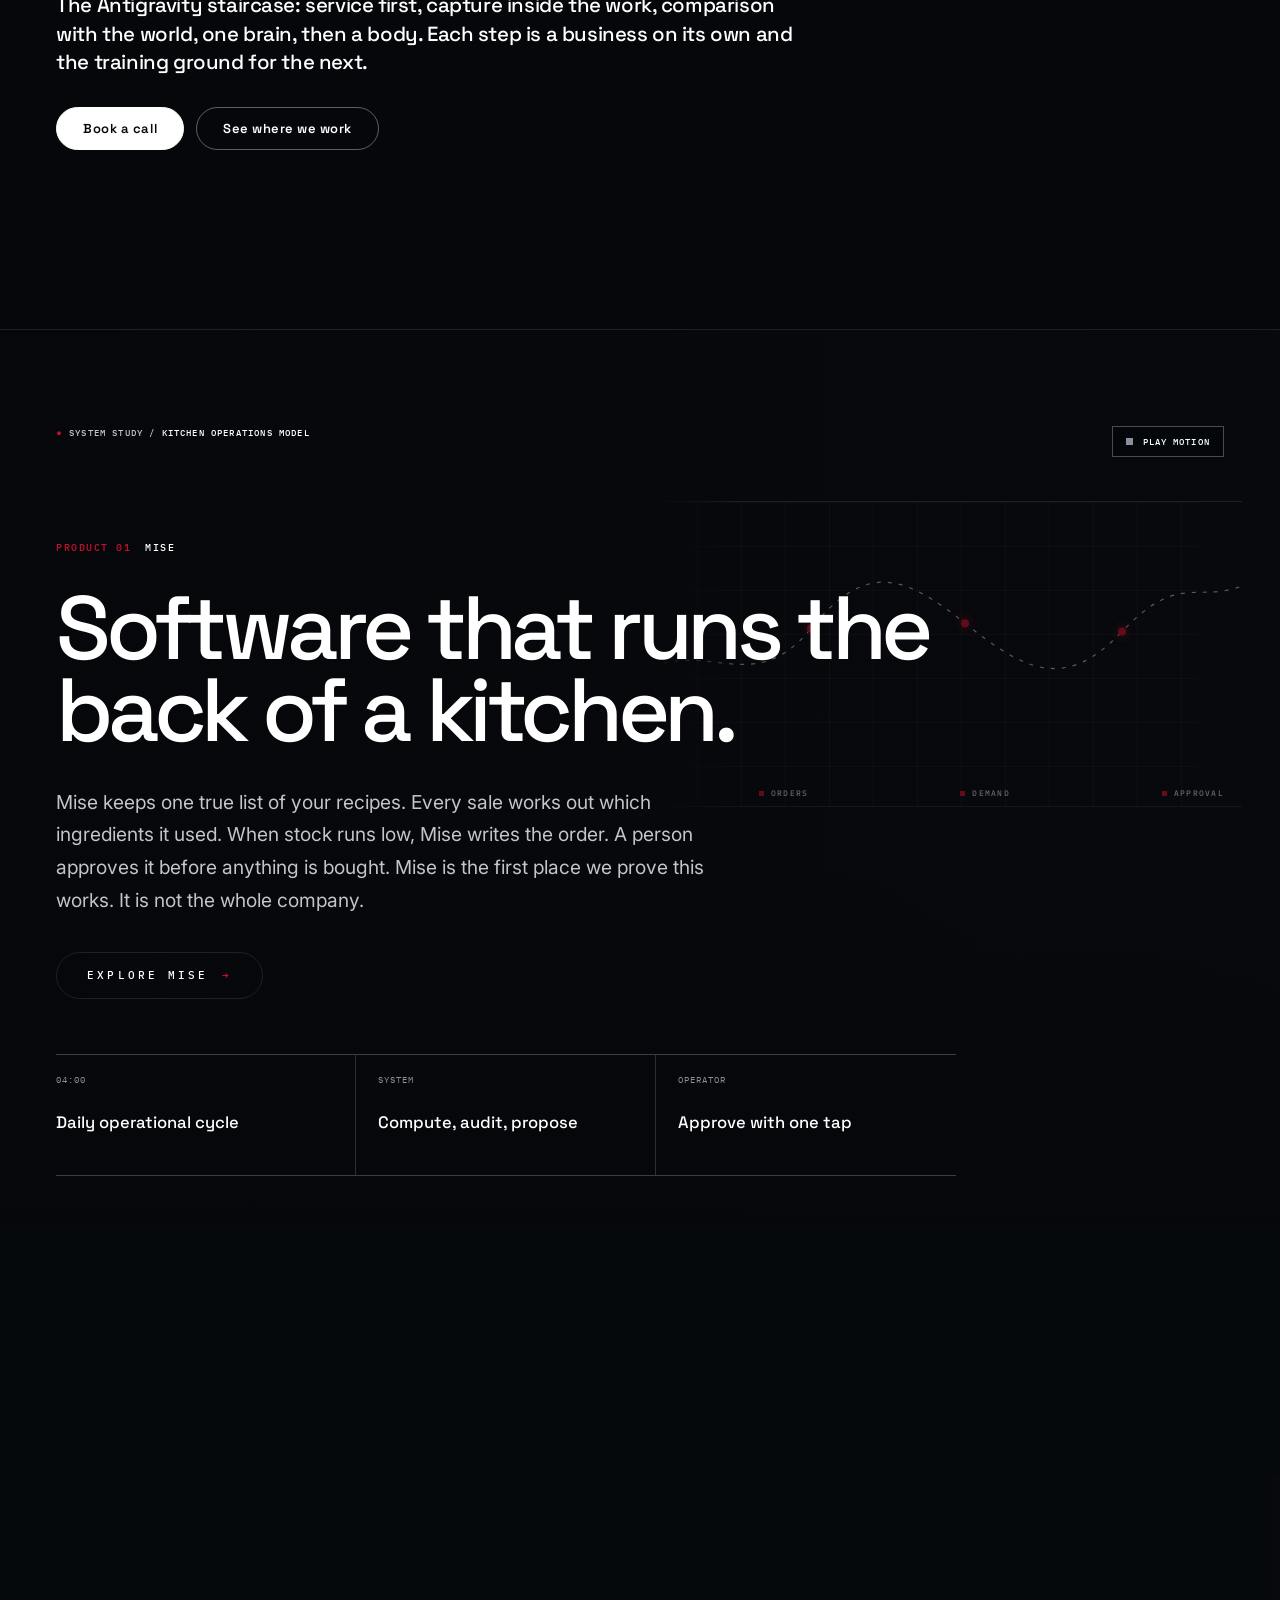
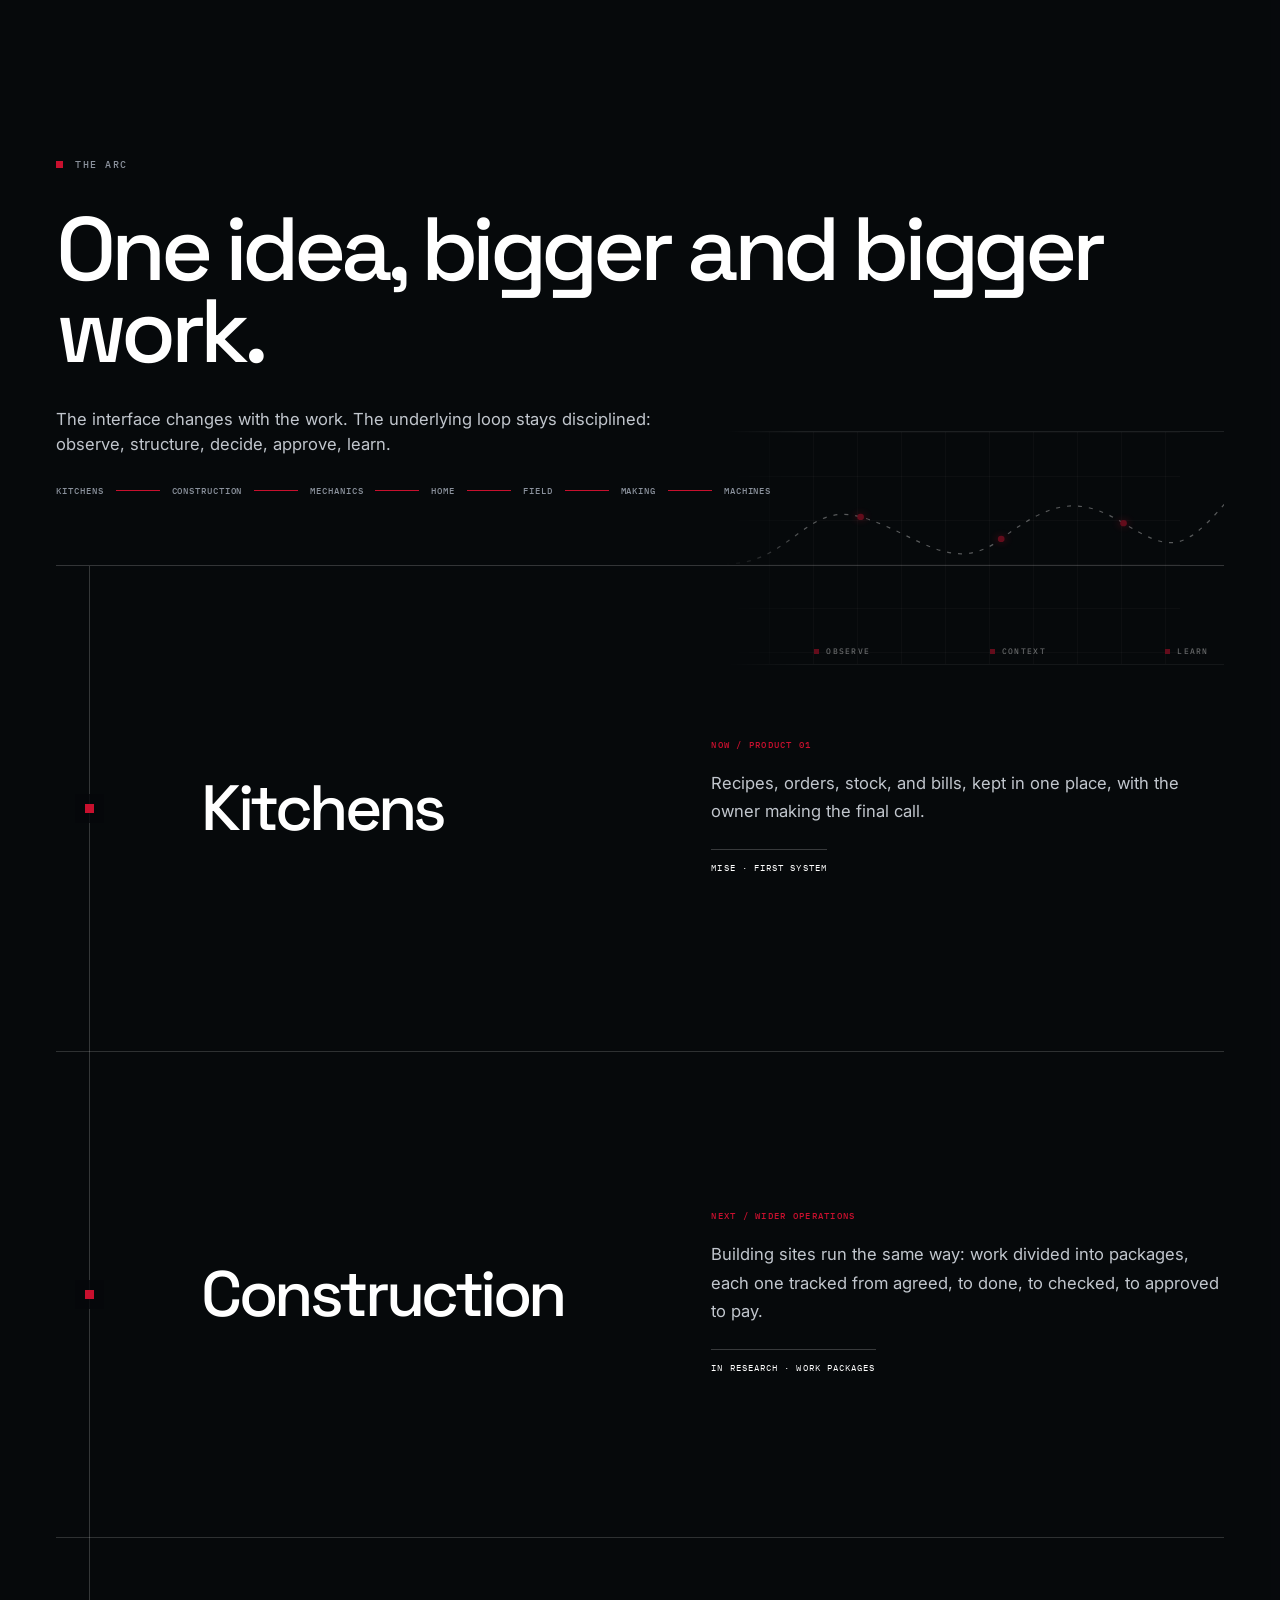
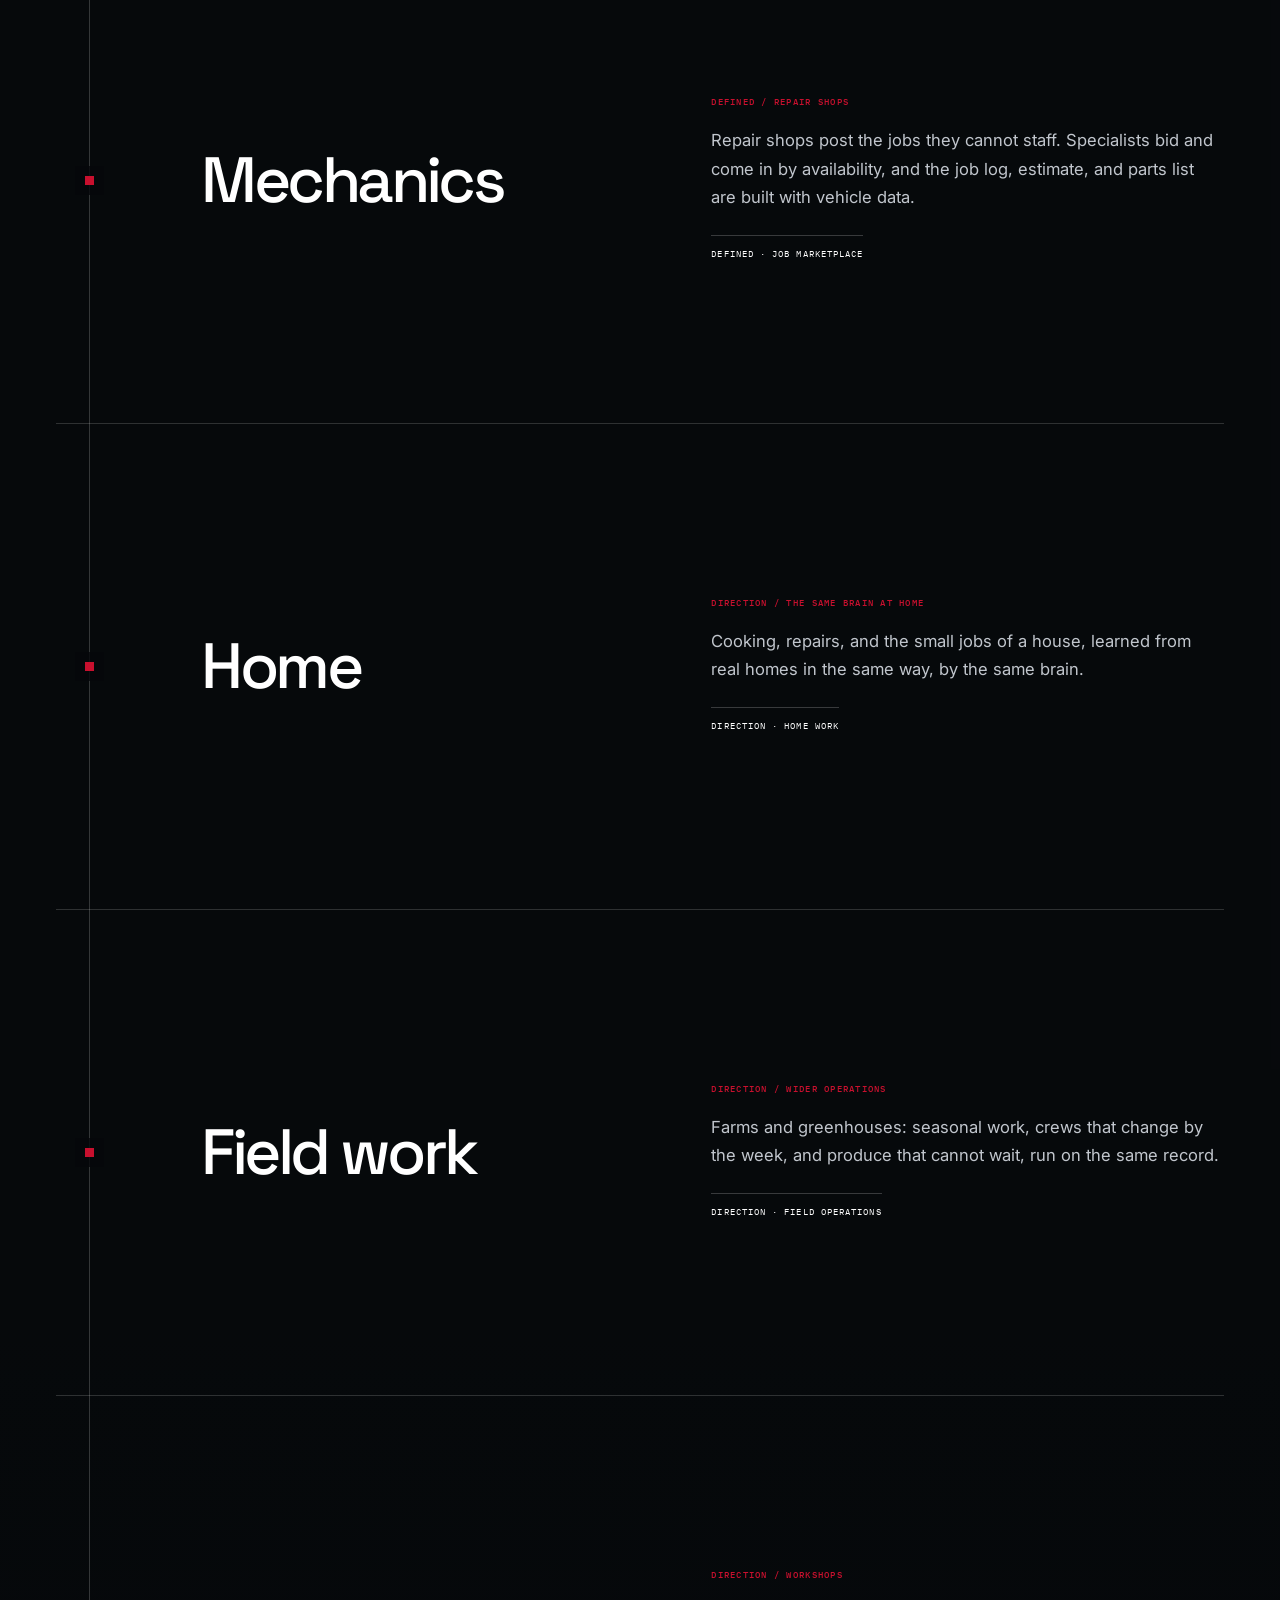
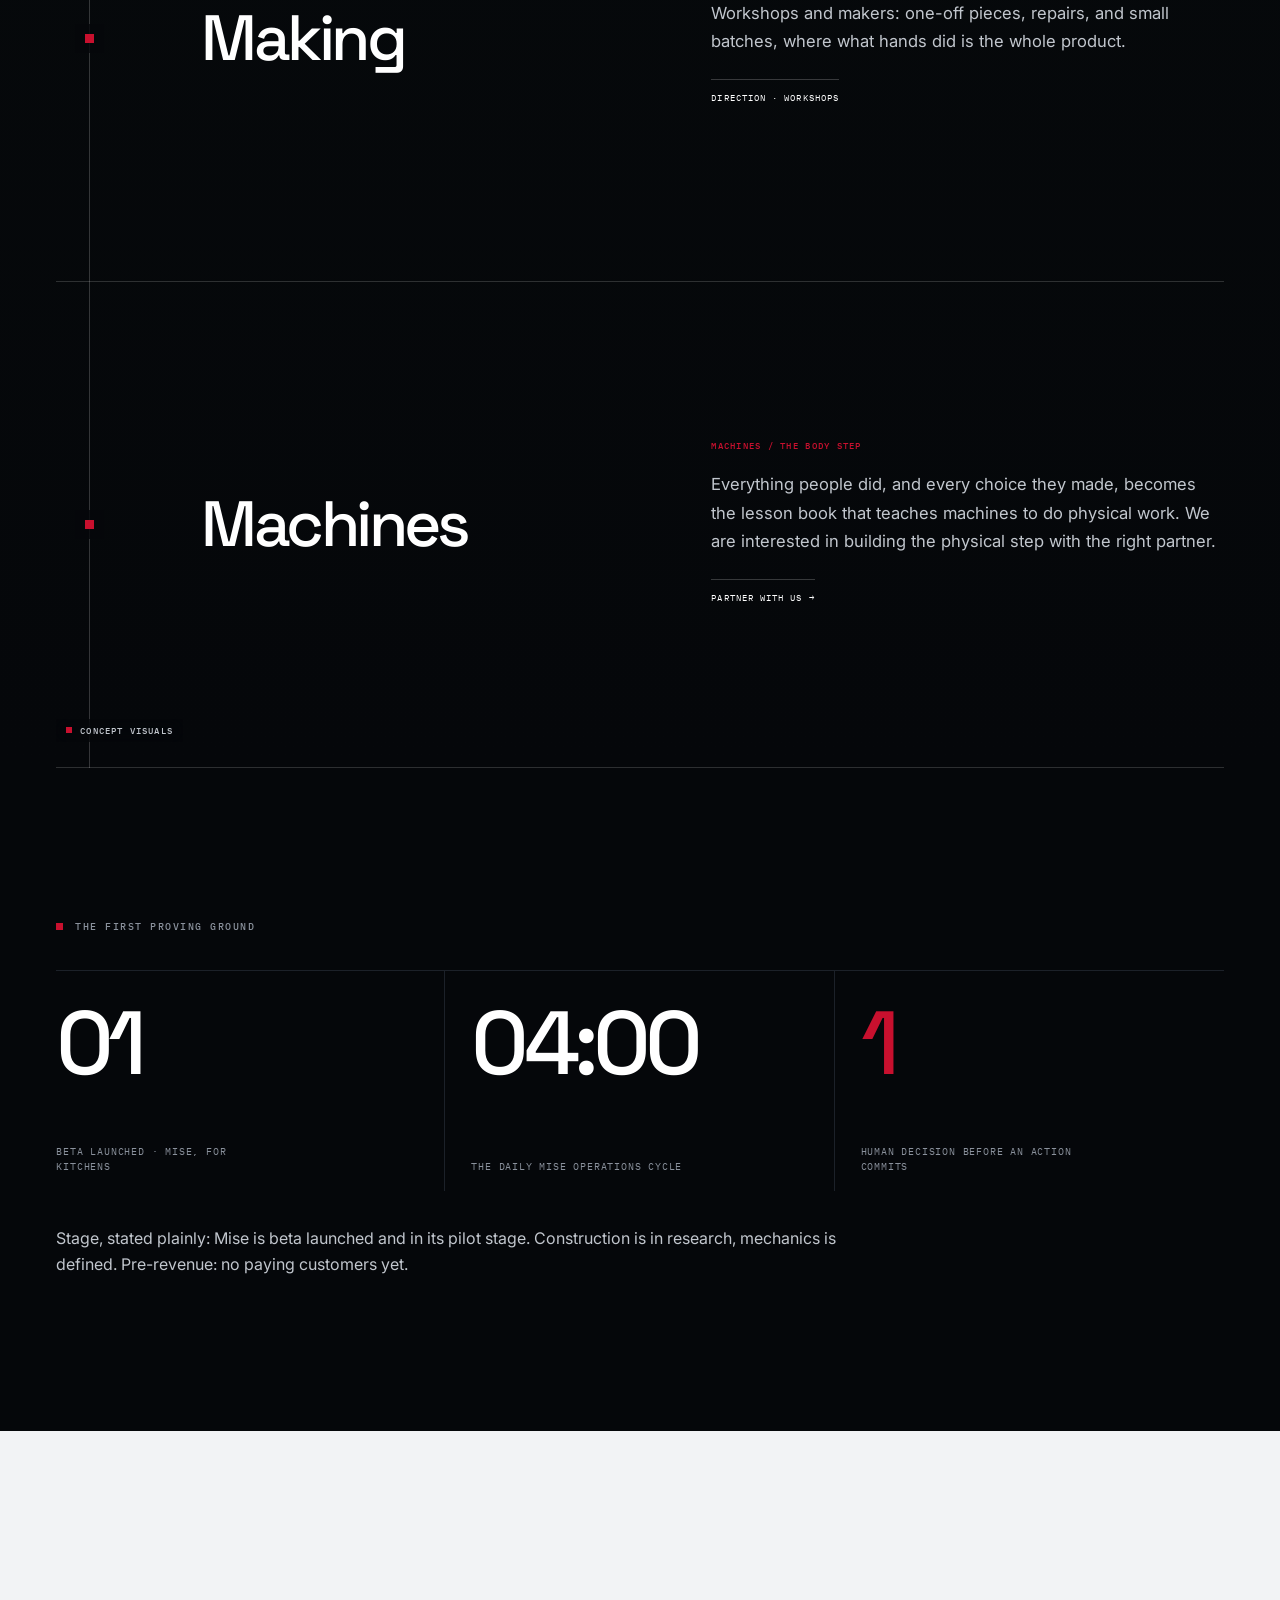
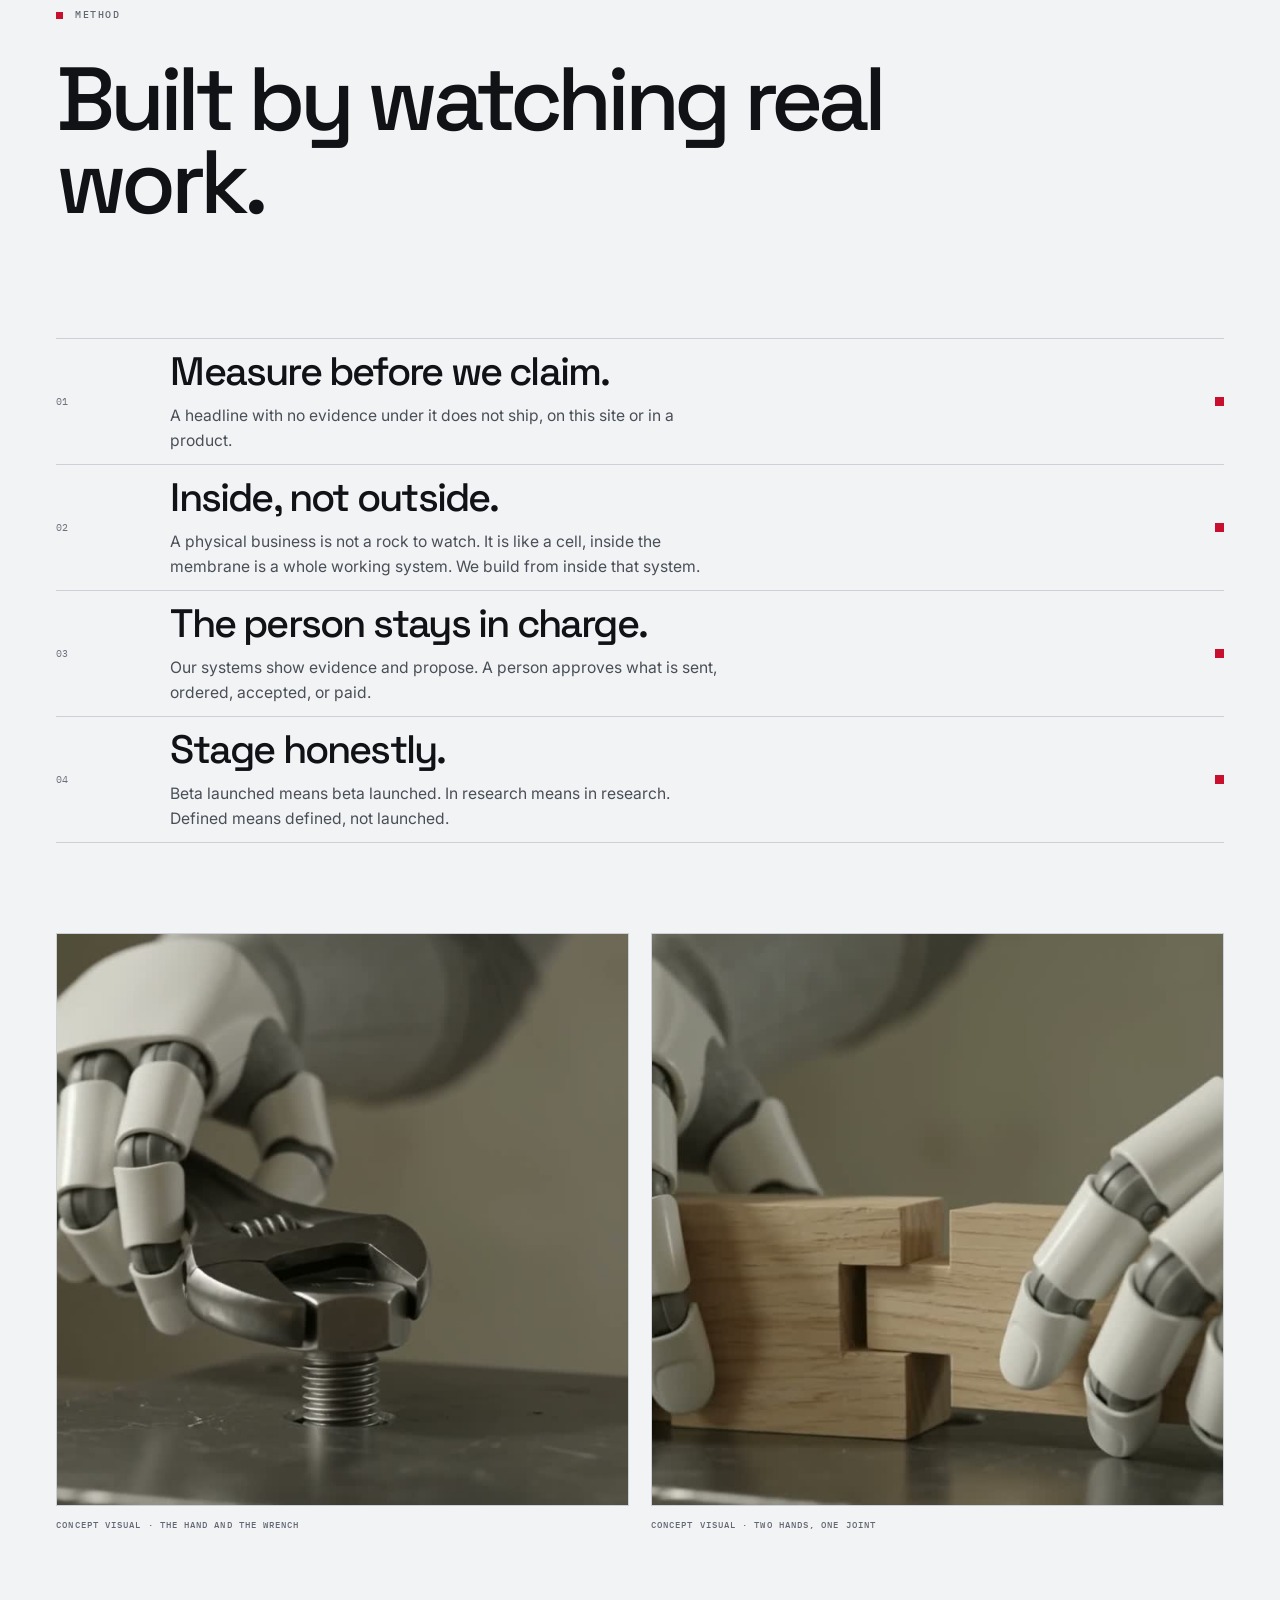
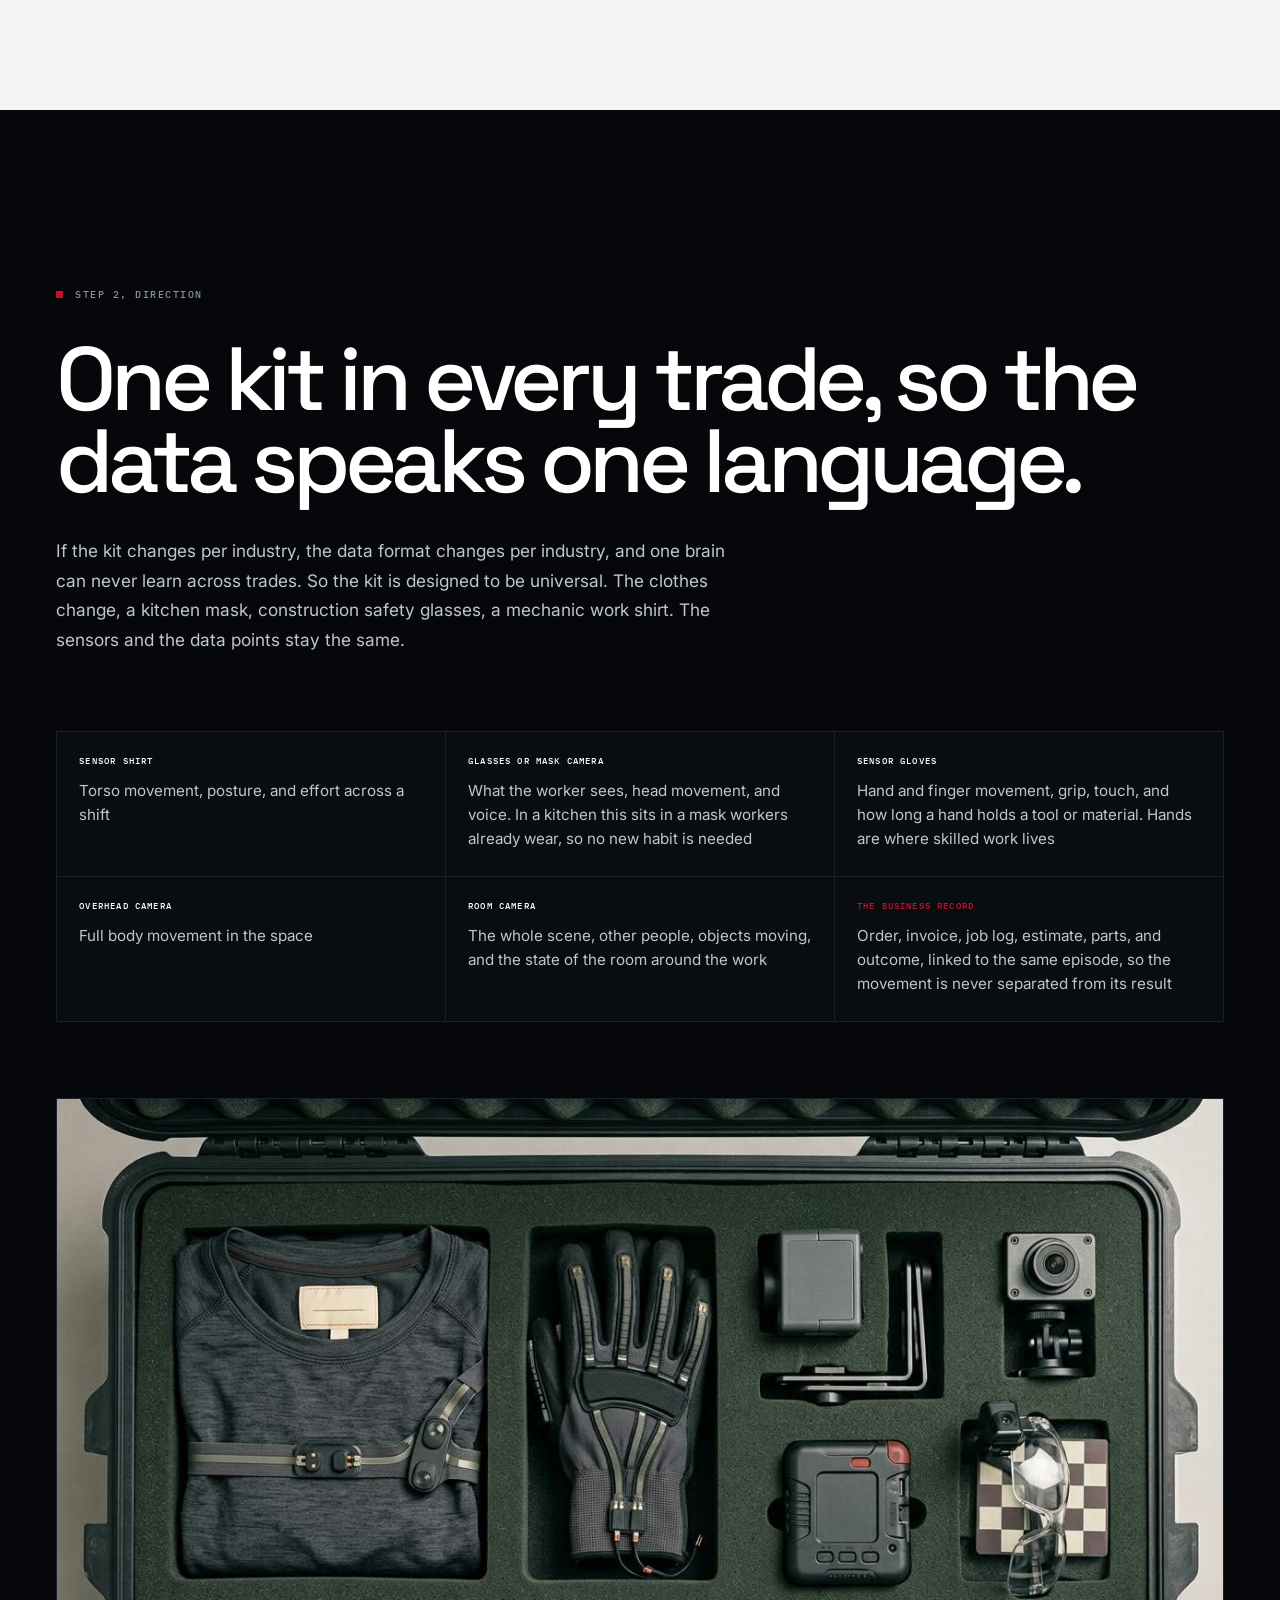
==== commit 719b4467: "Add leadership section (founder and directors) for programme verification" ====
--- a/index.html
+++ b/index.html
@@ -153,6 +153,8 @@
 .problem-card small{display:block;margin-bottom:20px;color:var(--red);font:500 9px/1 var(--mono);letter-spacing:.14em;text-transform:uppercase}
 .problem-card p{margin:0;color:var(--grey-bright);font-size:1rem;line-height:1.65}
 .problem-card .card-note{margin-top:18px;color:var(--grey);font:400 9px/1.5 var(--mono);letter-spacing:.08em;text-transform:uppercase}
+.problem-card .leader-name{display:block;margin-bottom:12px;color:#fff;font:500 clamp(1.15rem,1.6vw,1.5rem)/1.2 var(--display);letter-spacing:-.02em}
+.leadership-note{margin:26px 0 0;color:var(--grey);font-size:.95rem;line-height:1.6}
 .staircase{border-bottom:1px solid var(--line)}
 .staircase-intro{max-width:680px;margin:34px 0 0;color:var(--grey-bright);font-size:clamp(1rem,1.35vw,1.22rem);line-height:1.7}
 .stair-steps{margin-top:clamp(56px,7vw,90px);border-top:1px solid var(--line)}
@@ -324,6 +326,17 @@
       </div>
     </section>
 
+    <section class="section leadership" id="leadership" aria-labelledby="leadership-title">
+      <p class="eyebrow reveal">Leadership</p>
+      <h2 class="reveal" id="leadership-title">A small company, led by the people who run it.</h2>
+      <div class="problem-cards reveal" aria-label="Company leadership" style="margin-top:44px">
+        <article class="problem-card"><small>Founder</small><span class="leader-name">Ganga Singh</span><p>Founded Antigravity Analytics and runs it day to day, as the company&rsquo;s founder and only executive.</p></article>
+        <article class="problem-card"><small>Director</small><span class="leader-name">Gurbachan Singh Grover</span><p>Director of Antigravity Analytics Private Limited.</p></article>
+        <article class="problem-card"><small>Director</small><span class="leader-name">Gurpreet Singh</span><p>Director of Antigravity Analytics Private Limited.</p></article>
+      </div>
+      <p class="leadership-note reveal">Antigravity Analytics Private Limited is incorporated in India and recognised by DPIIT as a startup. It operates from Ontario, Canada.</p>
+    </section>
+
     <section class="section staircase" id="plan" aria-labelledby="plan-title">
       <p class="eyebrow reveal">How we build it</p>
       <h2 class="reveal" id="plan-title">Each step funds the next, and feeds it.</h2>
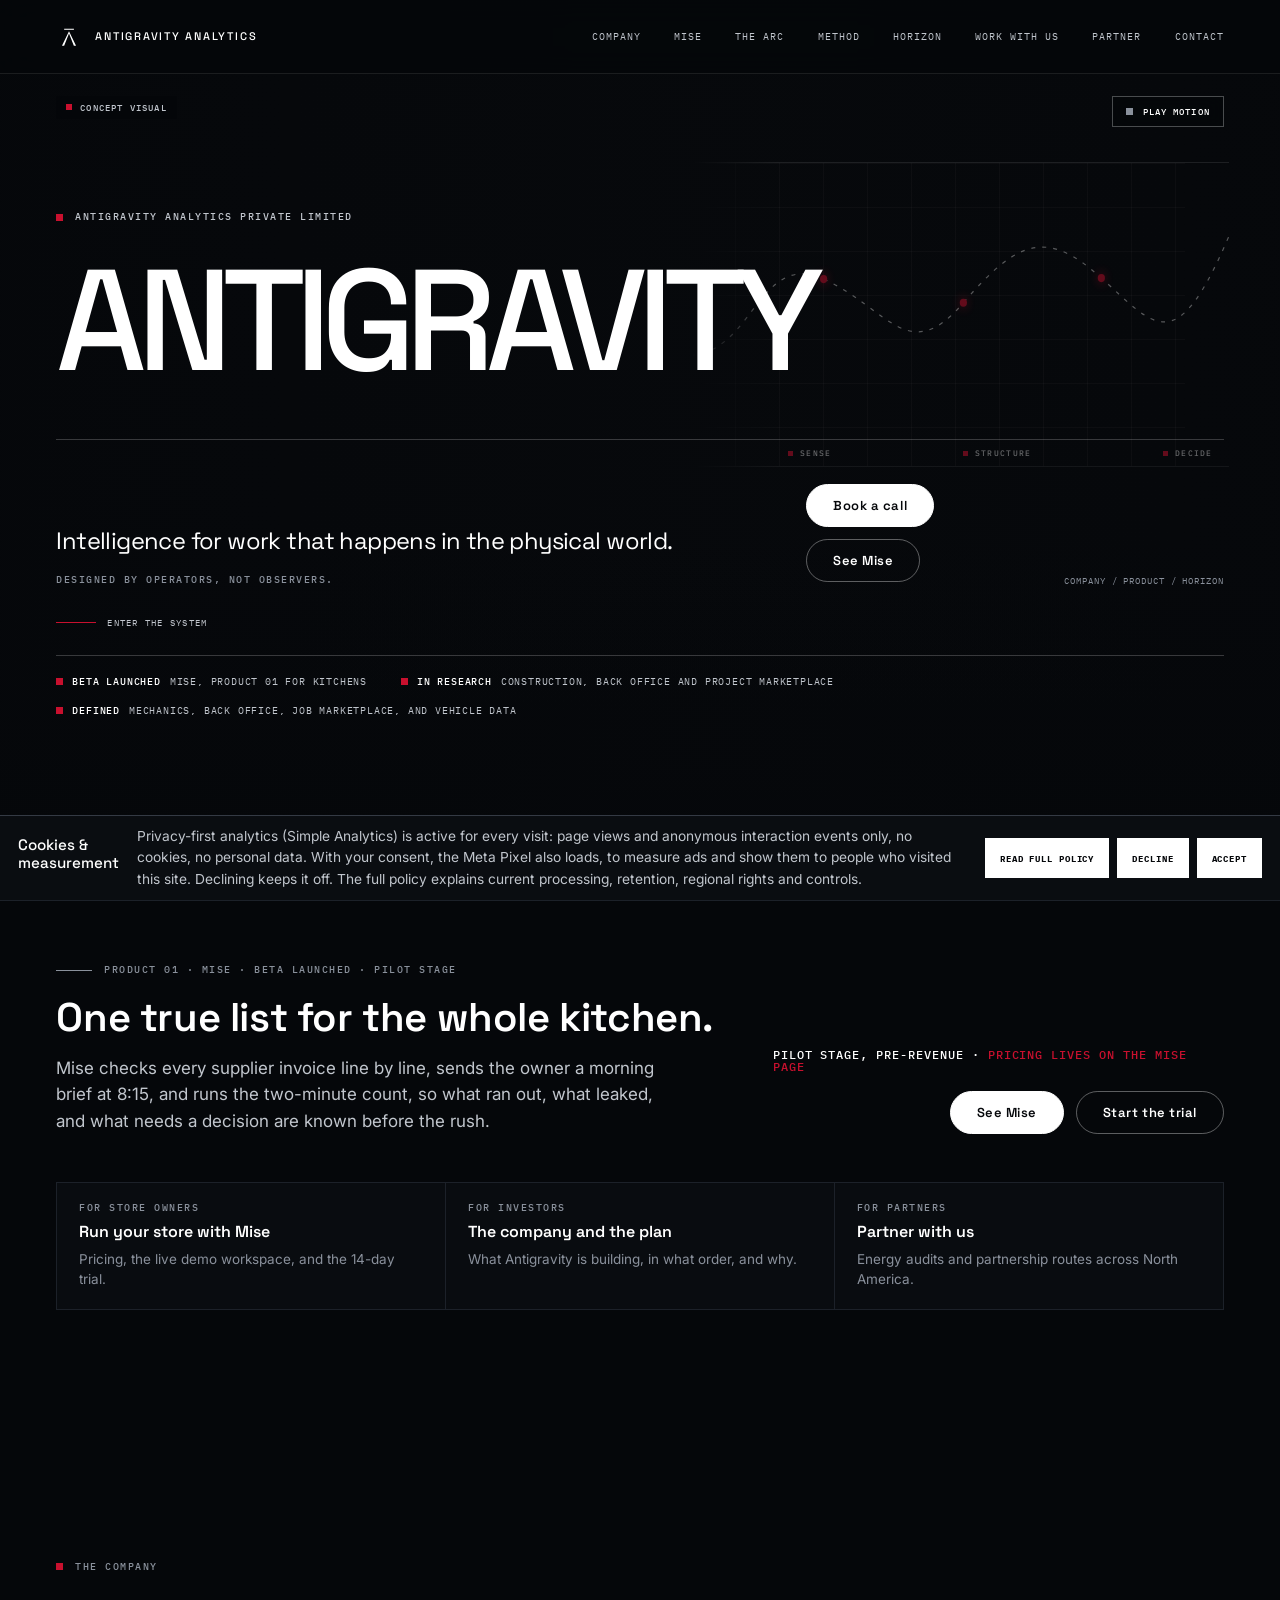
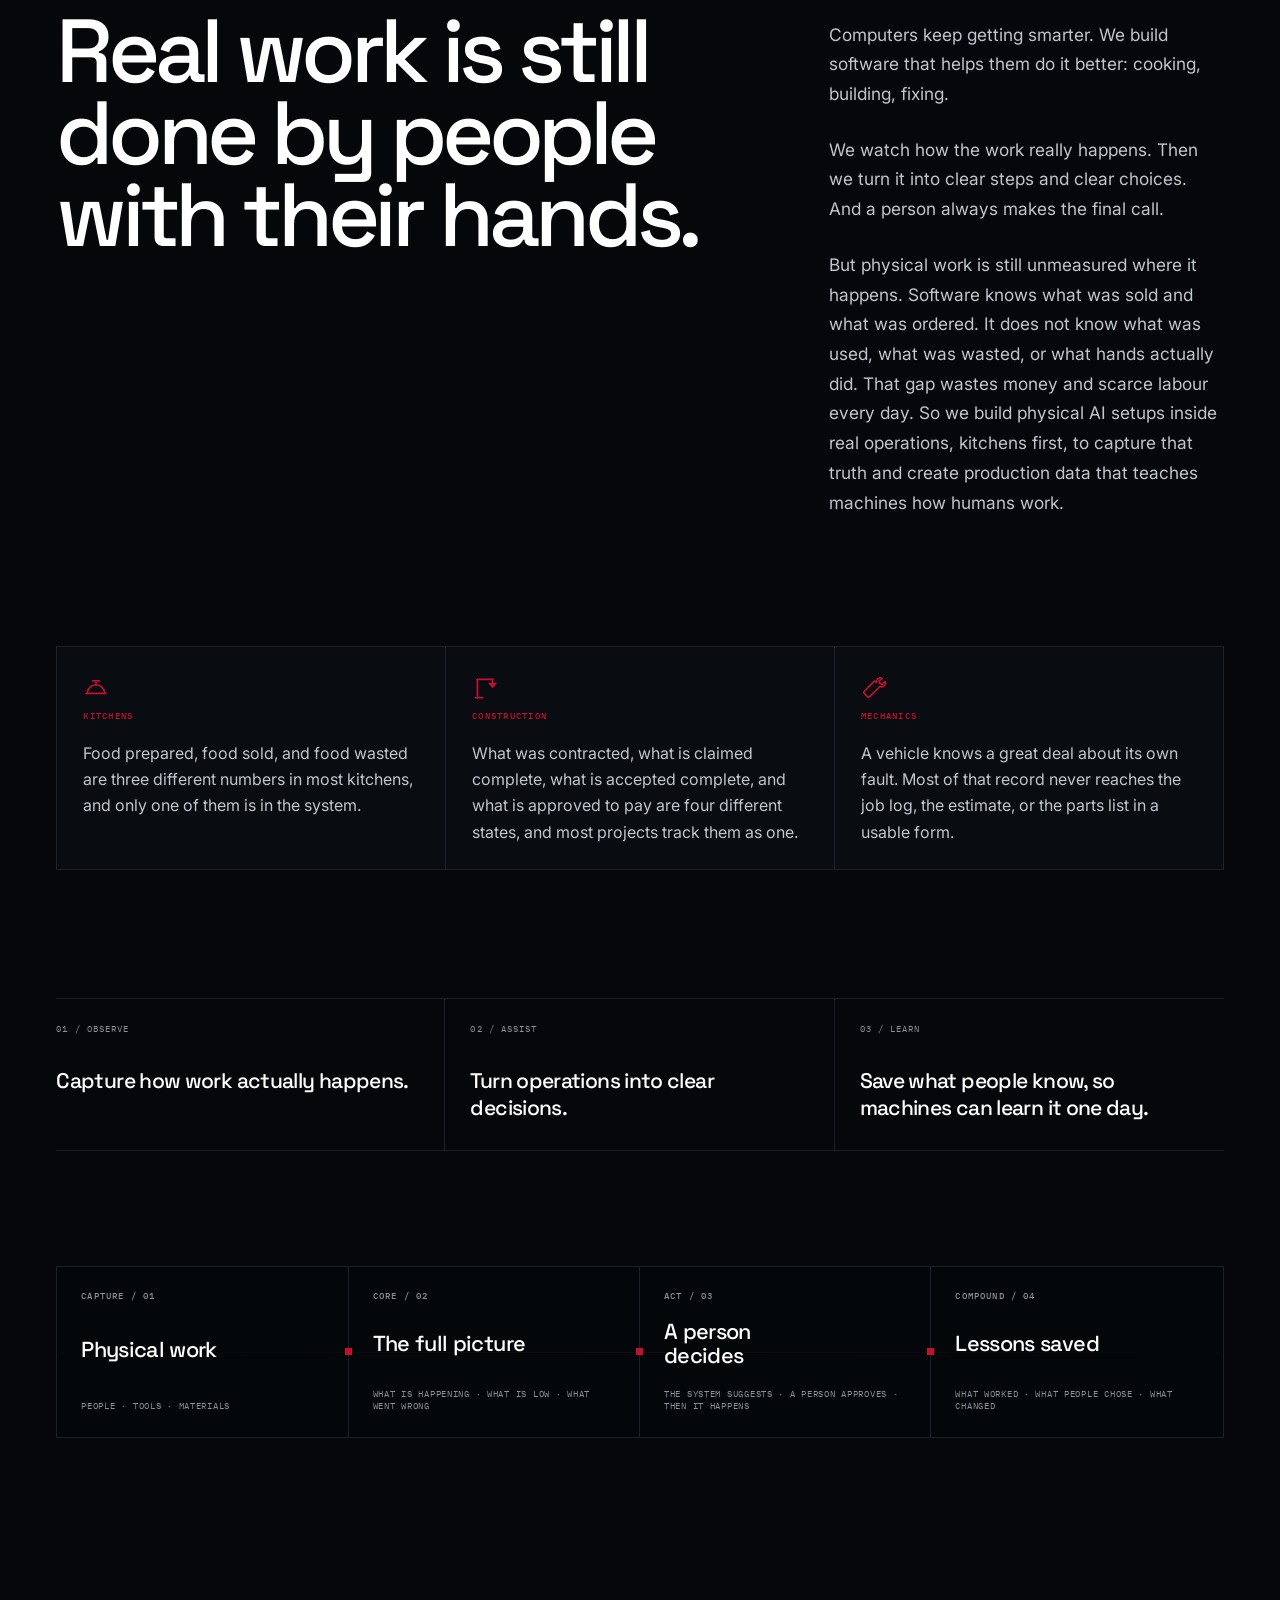
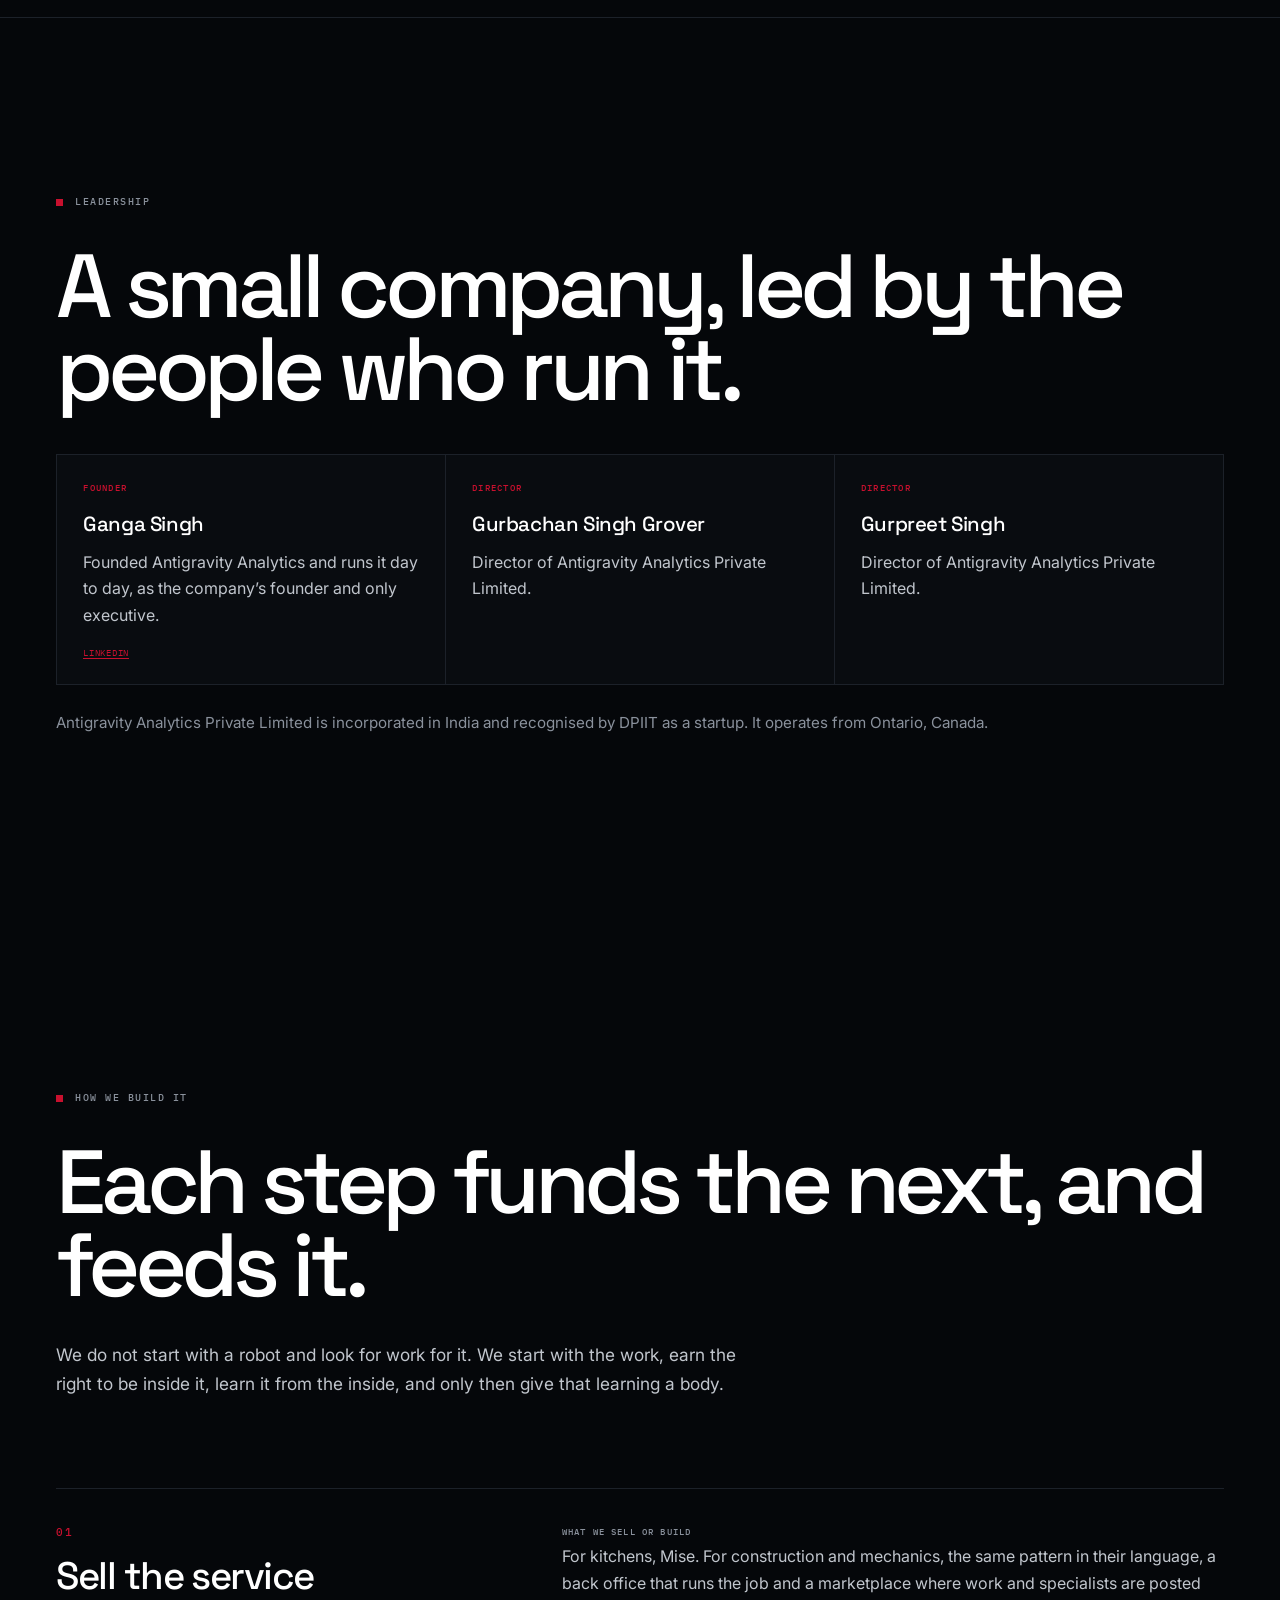
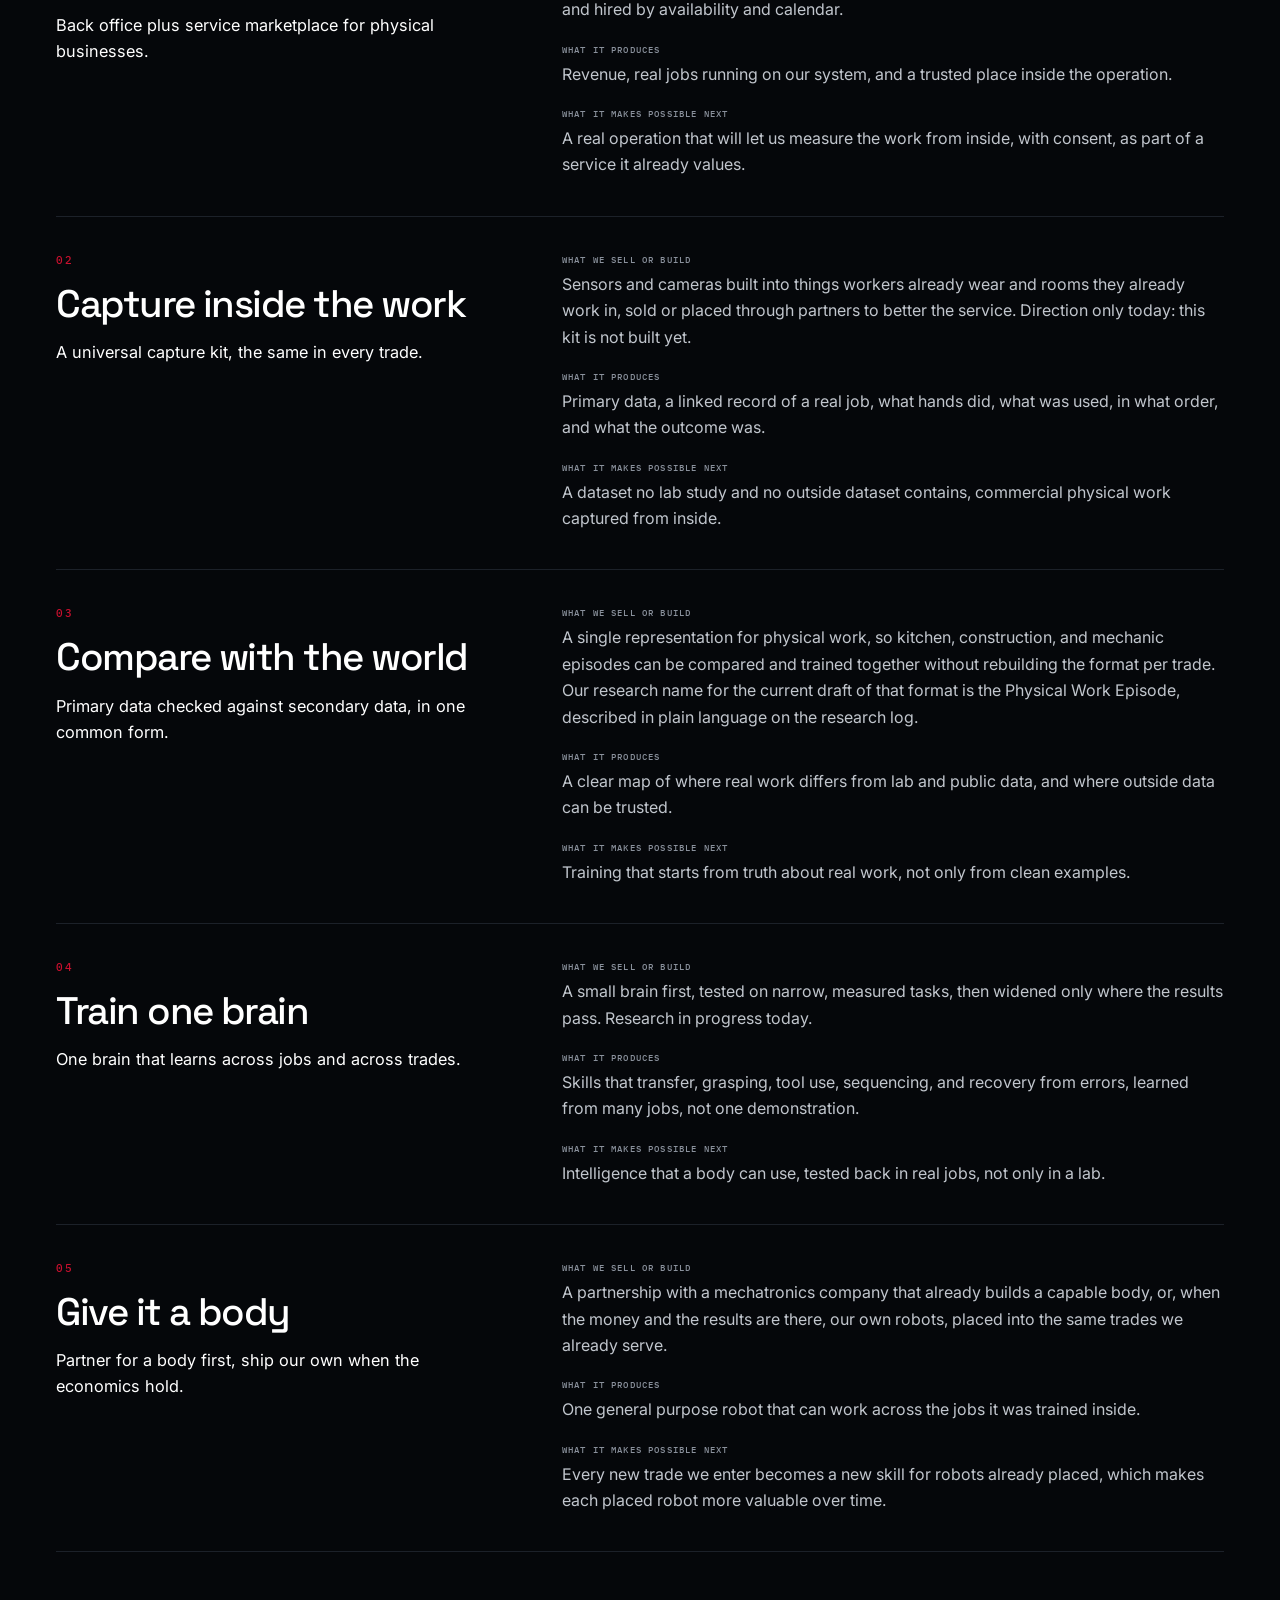
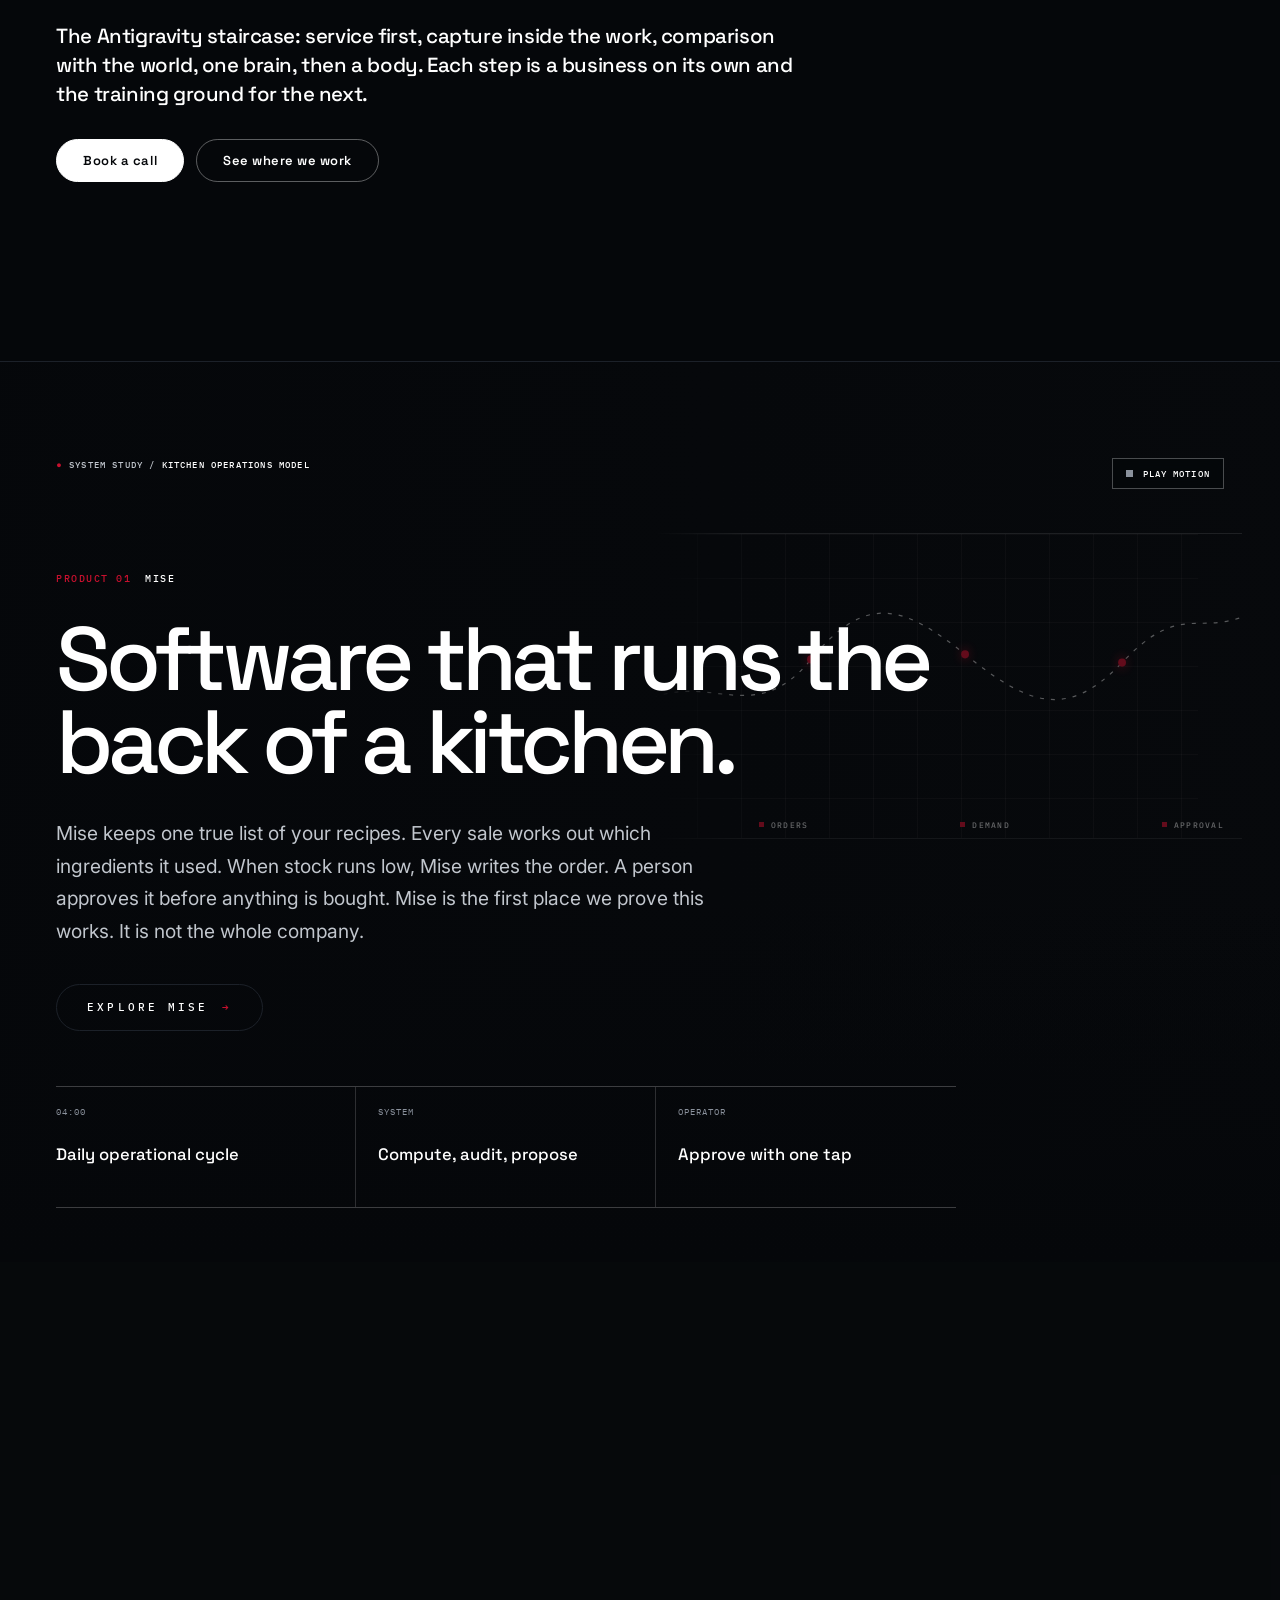
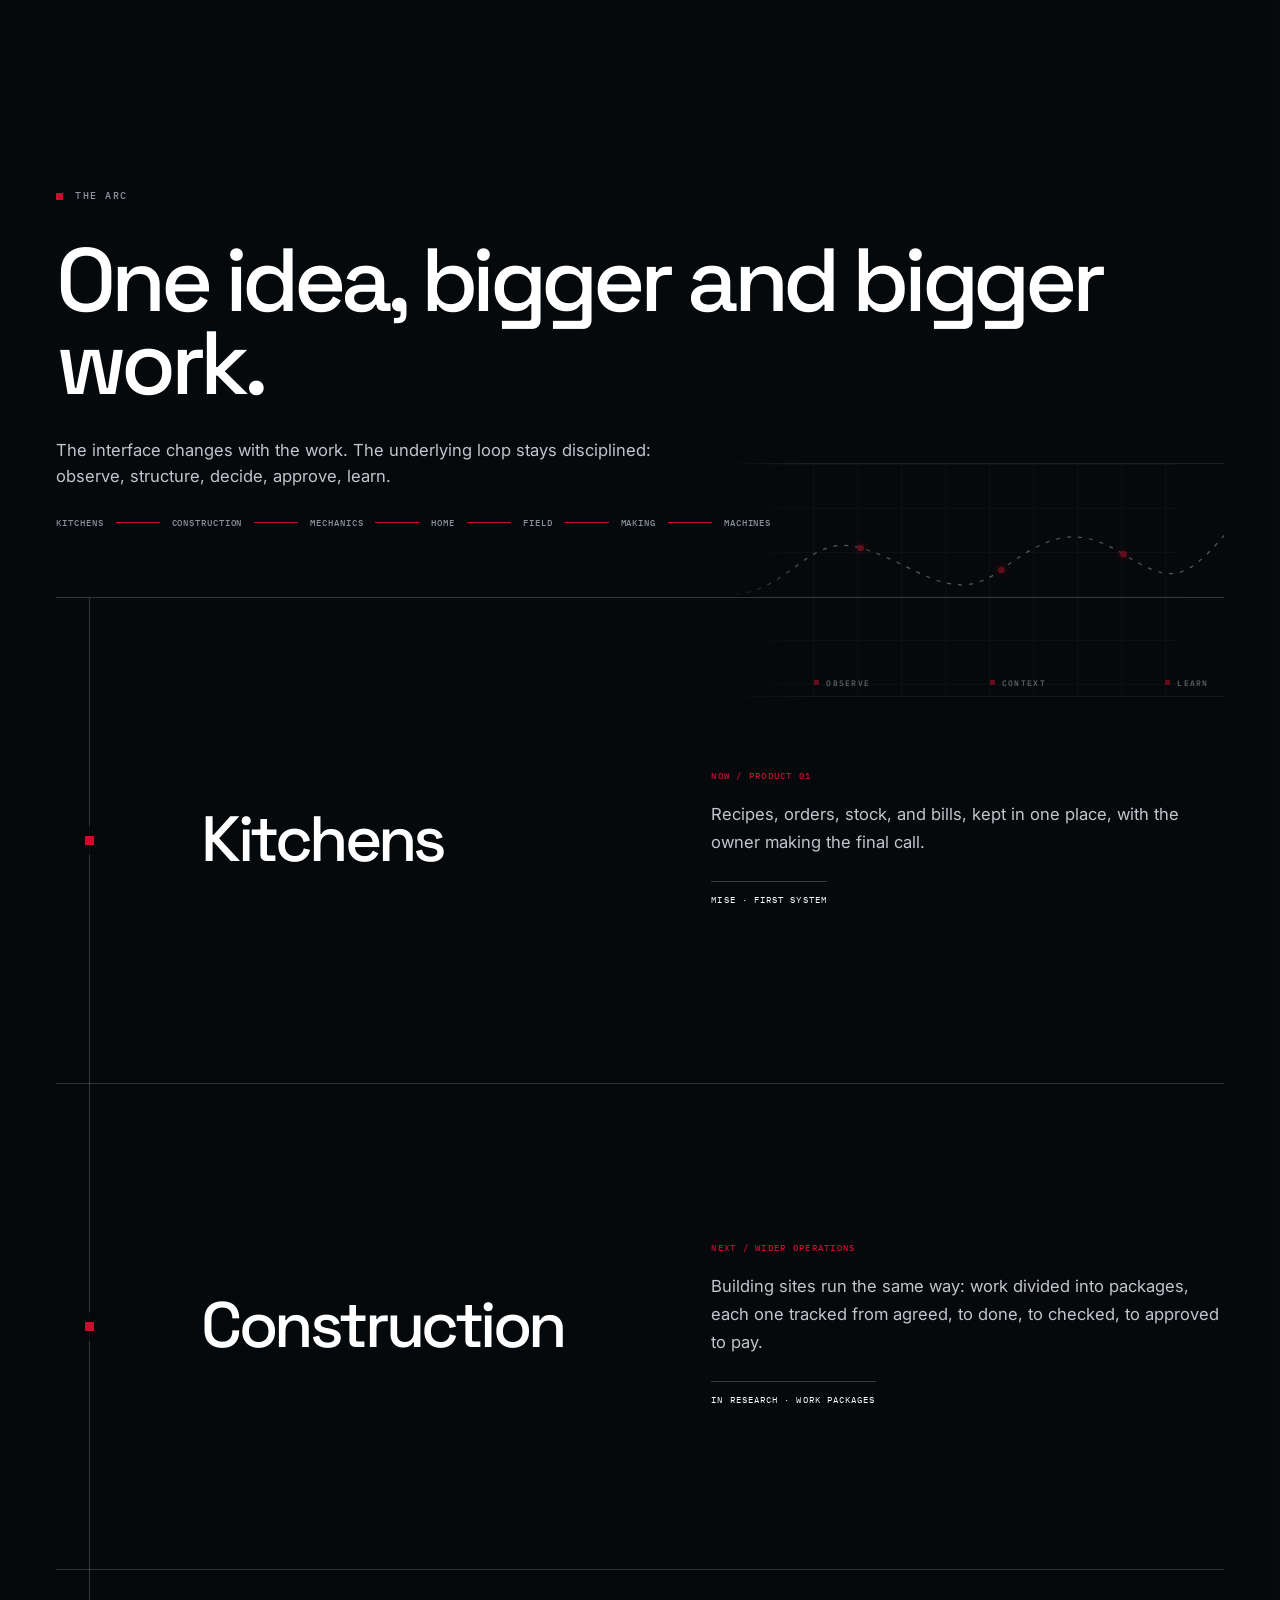
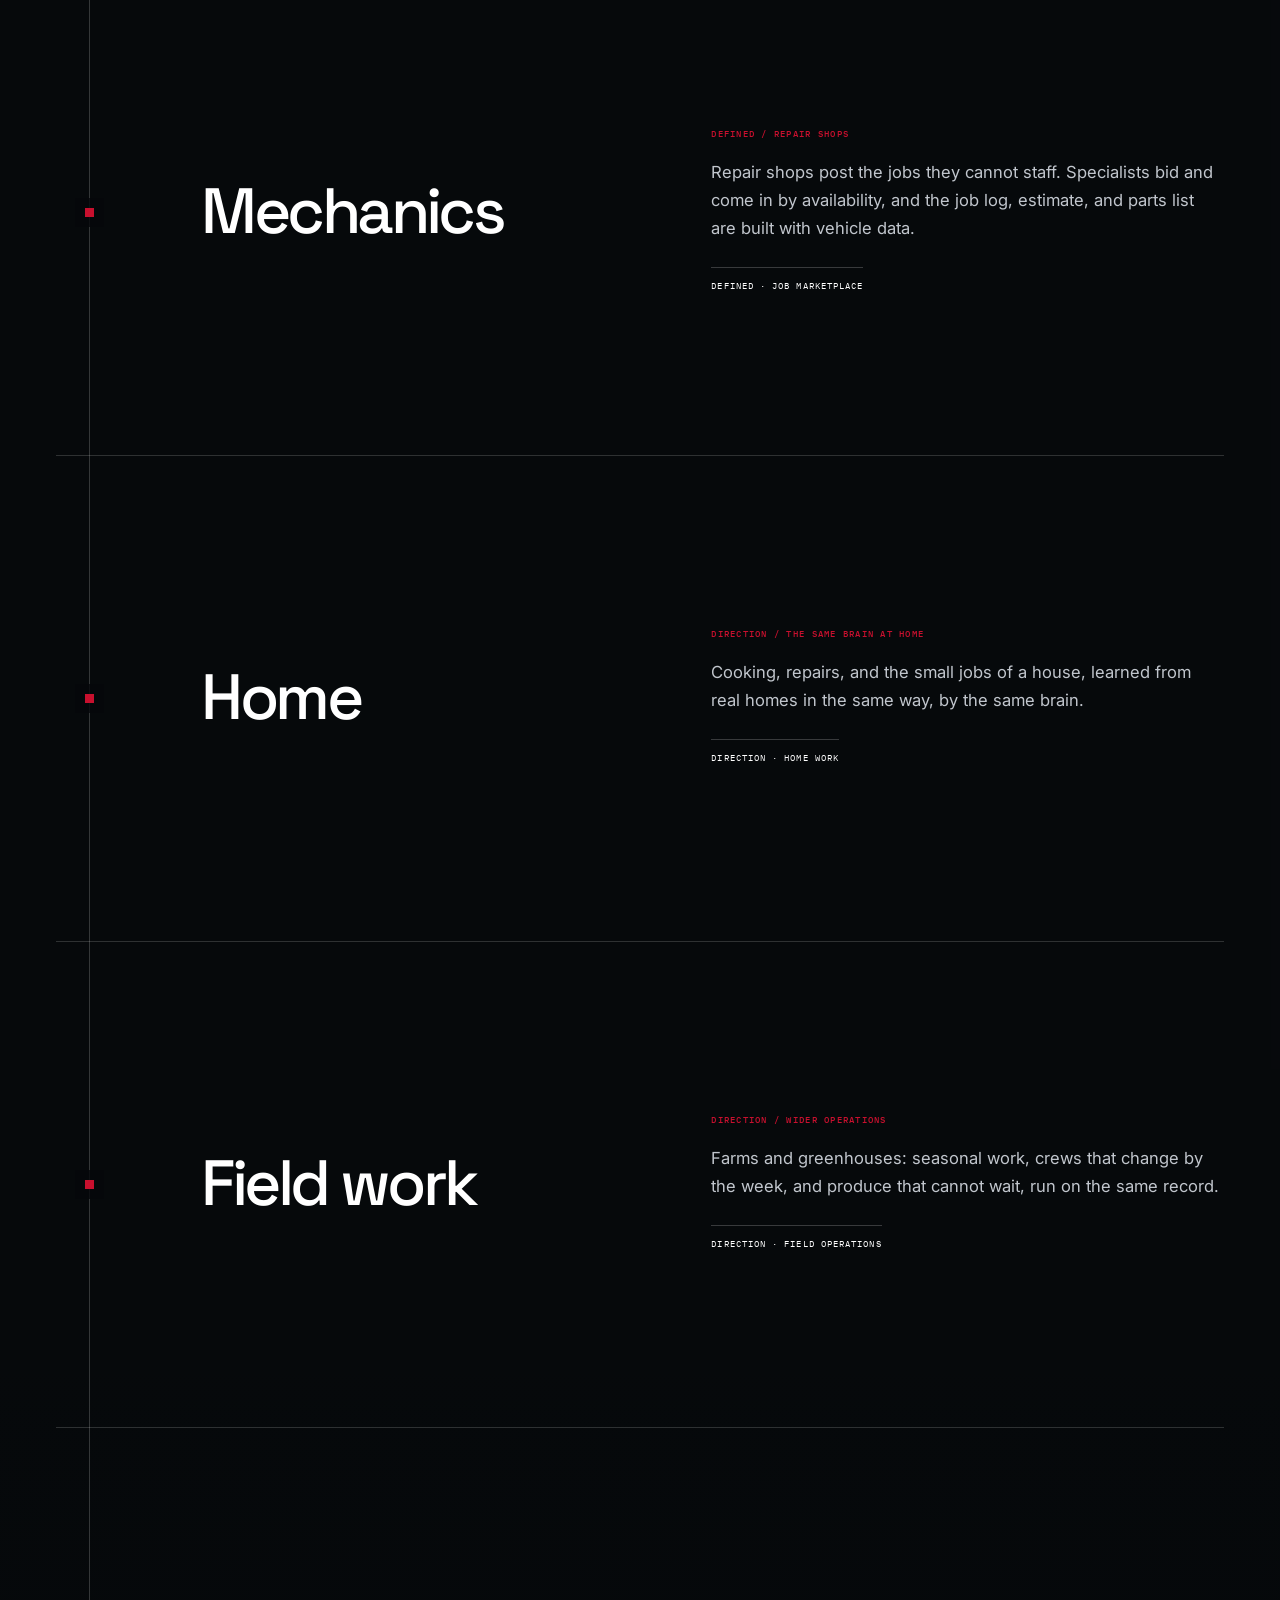
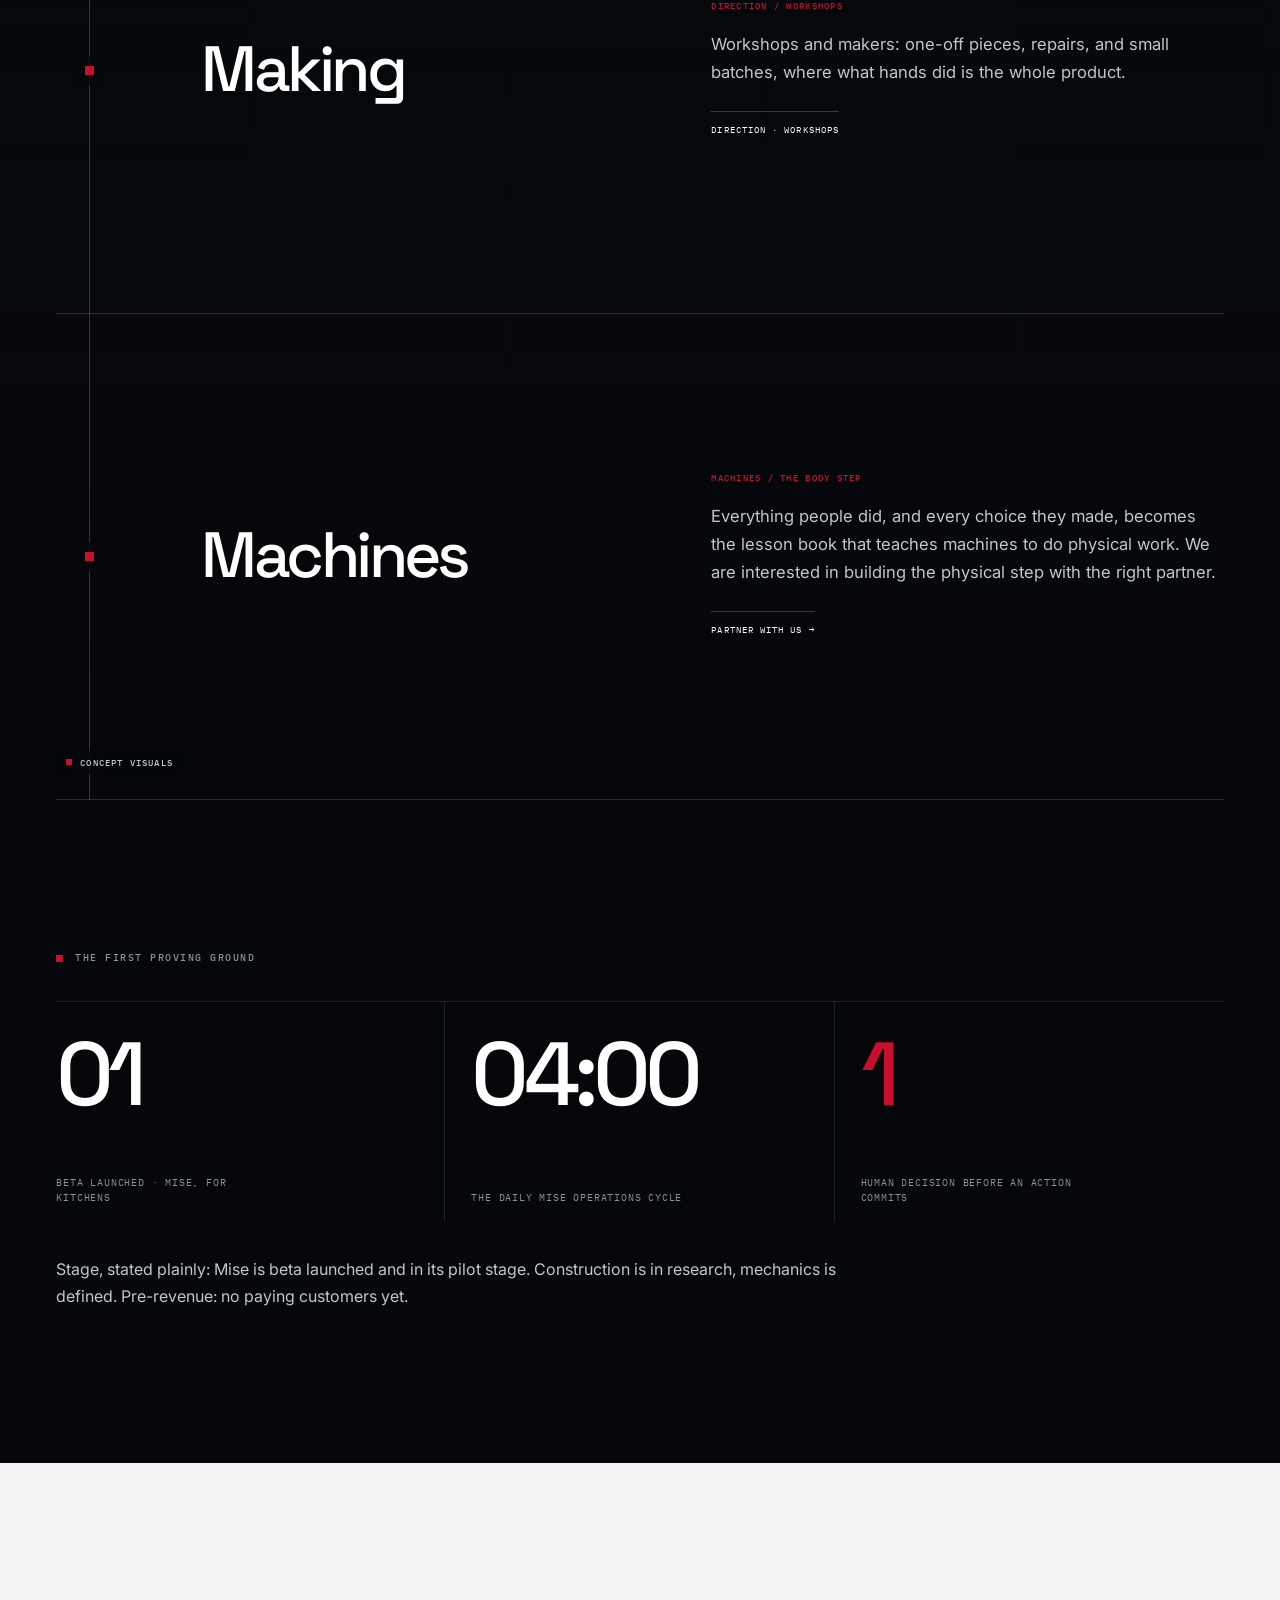
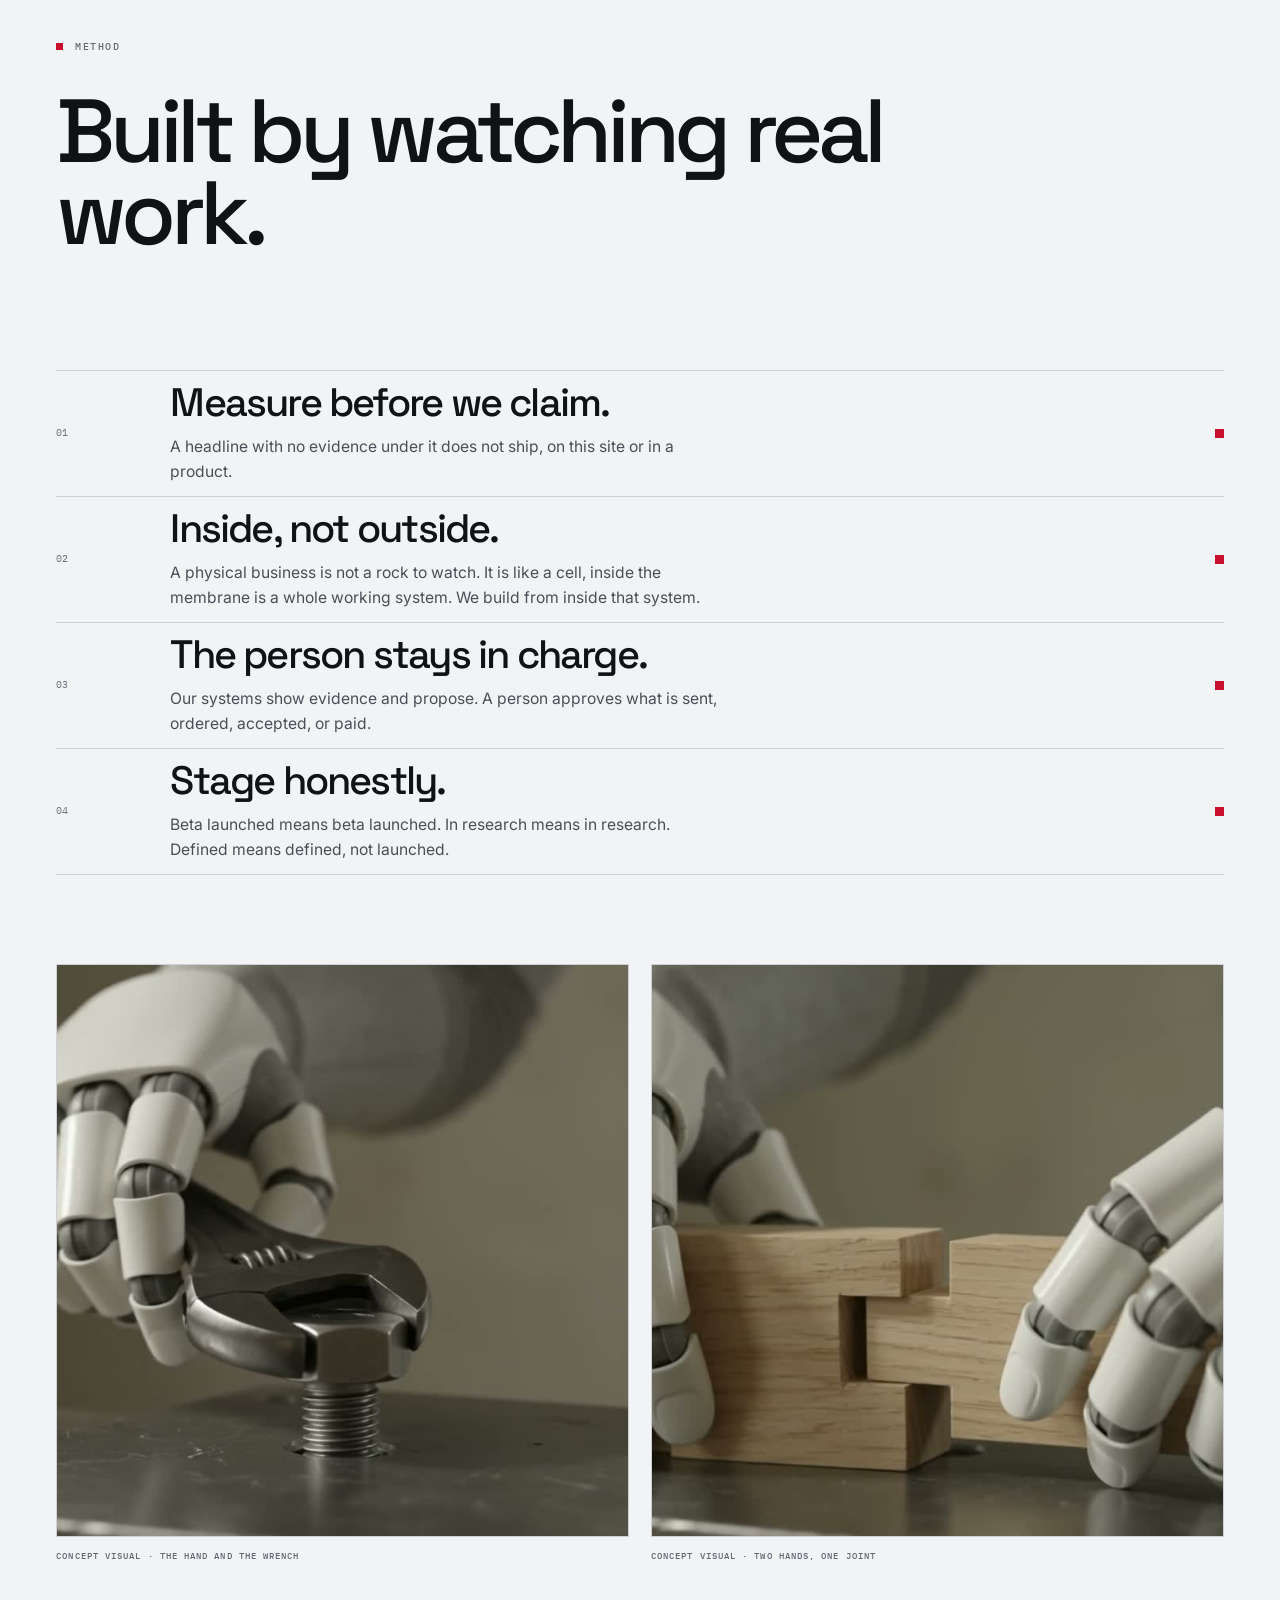
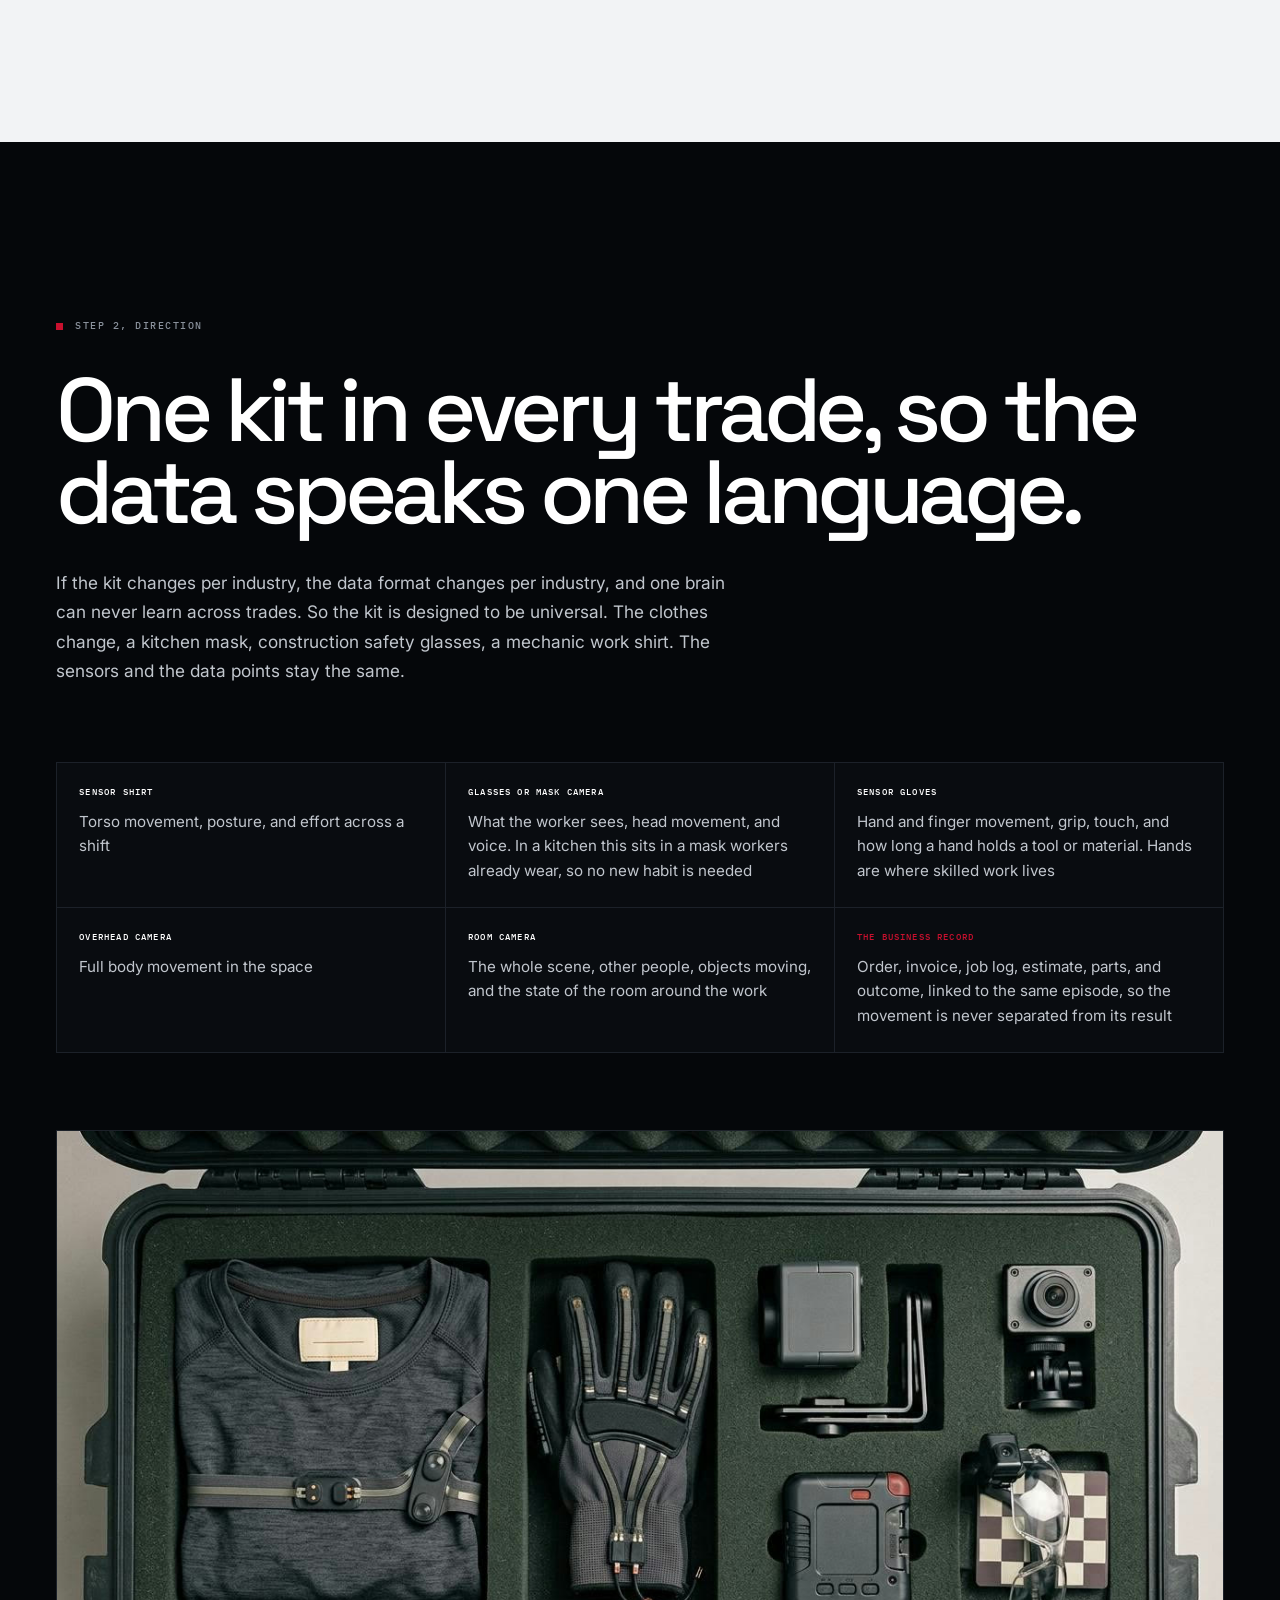
==== commit 6bd900df: "Link founder LinkedIn in leadership section" ====
--- a/index.html
+++ b/index.html
@@ -330,7 +330,7 @@
       <p class="eyebrow reveal">Leadership</p>
       <h2 class="reveal" id="leadership-title">A small company, led by the people who run it.</h2>
       <div class="problem-cards reveal" aria-label="Company leadership" style="margin-top:44px">
-        <article class="problem-card"><small>Founder</small><span class="leader-name">Ganga Singh</span><p>Founded Antigravity Analytics and runs it day to day, as the company&rsquo;s founder and only executive.</p></article>
+        <article class="problem-card"><small>Founder</small><span class="leader-name">Ganga Singh</span><p>Founded Antigravity Analytics and runs it day to day, as the company&rsquo;s founder and only executive.</p><p class="card-note"><a href="https://www.linkedin.com/in/g-singh-01" target="_blank" rel="noopener" style="color:var(--red);text-decoration:none;border-bottom:1px solid var(--red)">LinkedIn</a></p></article>
         <article class="problem-card"><small>Director</small><span class="leader-name">Gurbachan Singh Grover</span><p>Director of Antigravity Analytics Private Limited.</p></article>
         <article class="problem-card"><small>Director</small><span class="leader-name">Gurpreet Singh</span><p>Director of Antigravity Analytics Private Limited.</p></article>
       </div>
